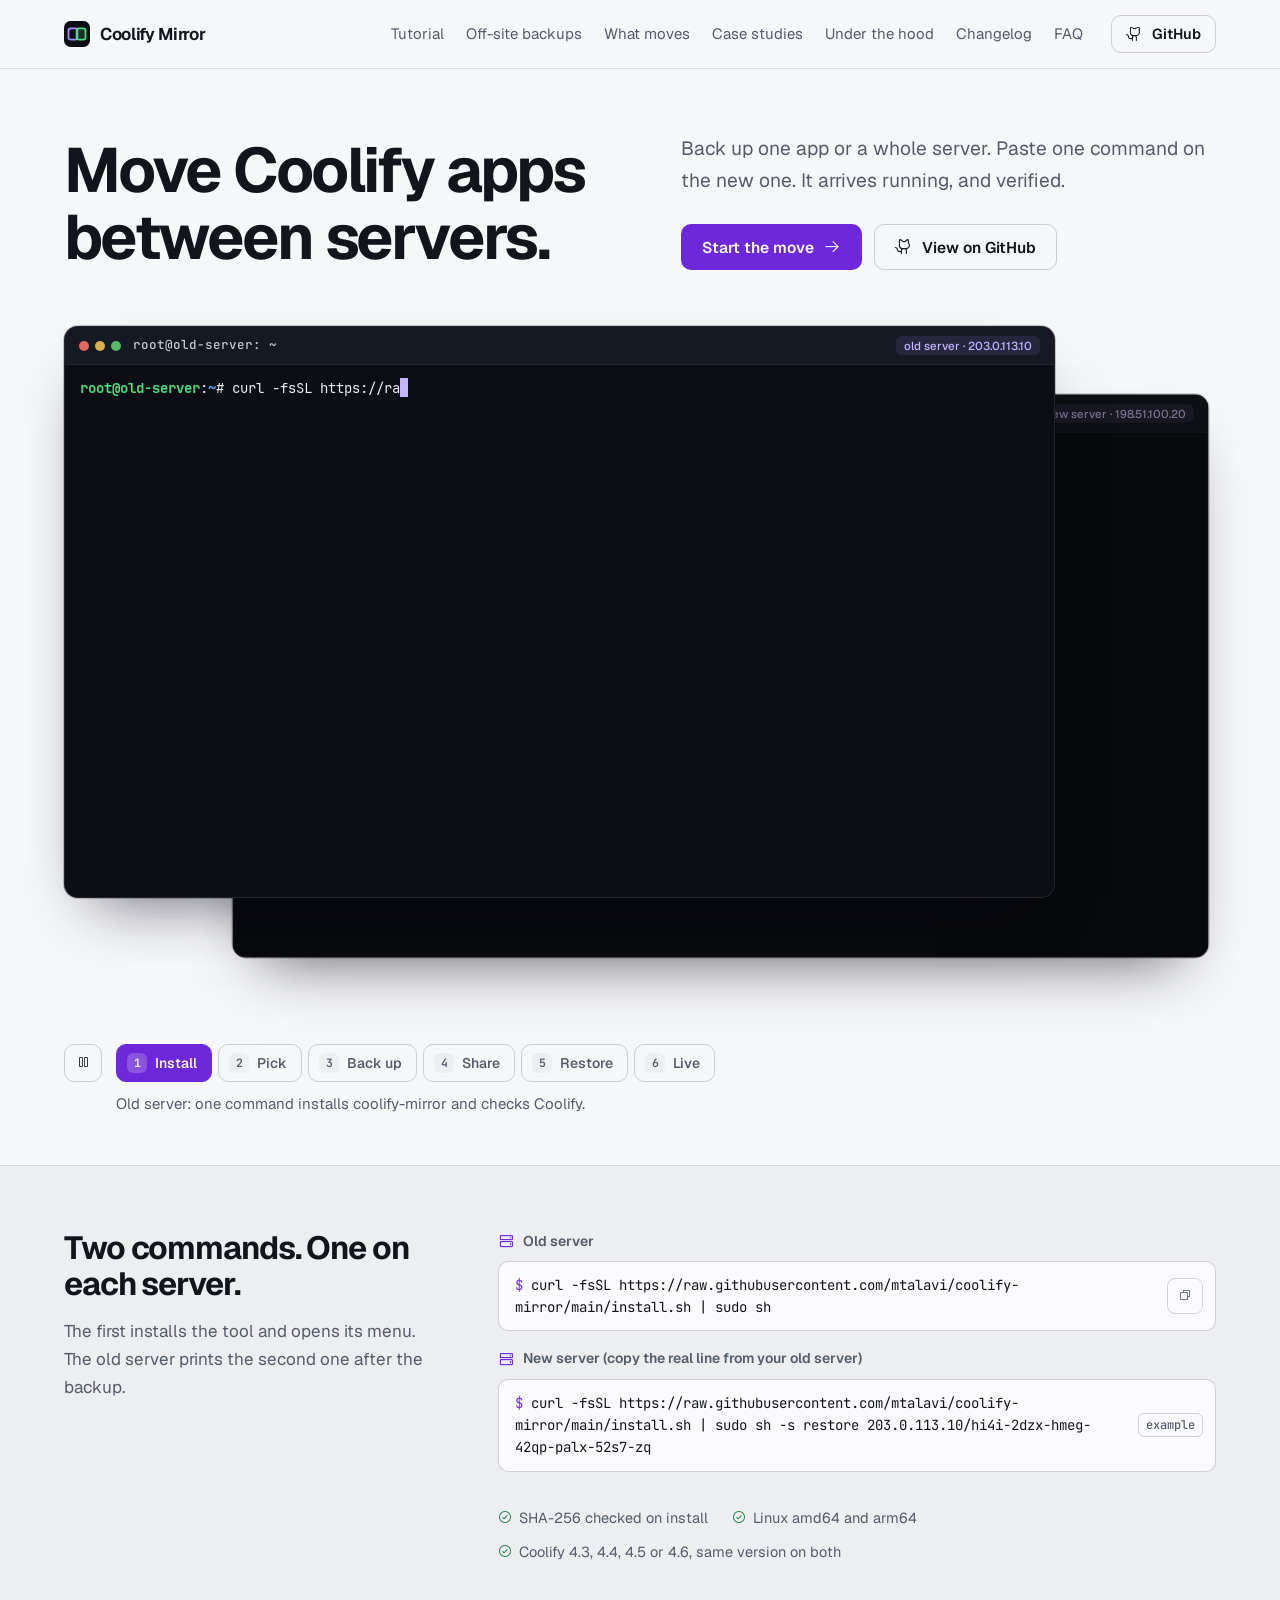
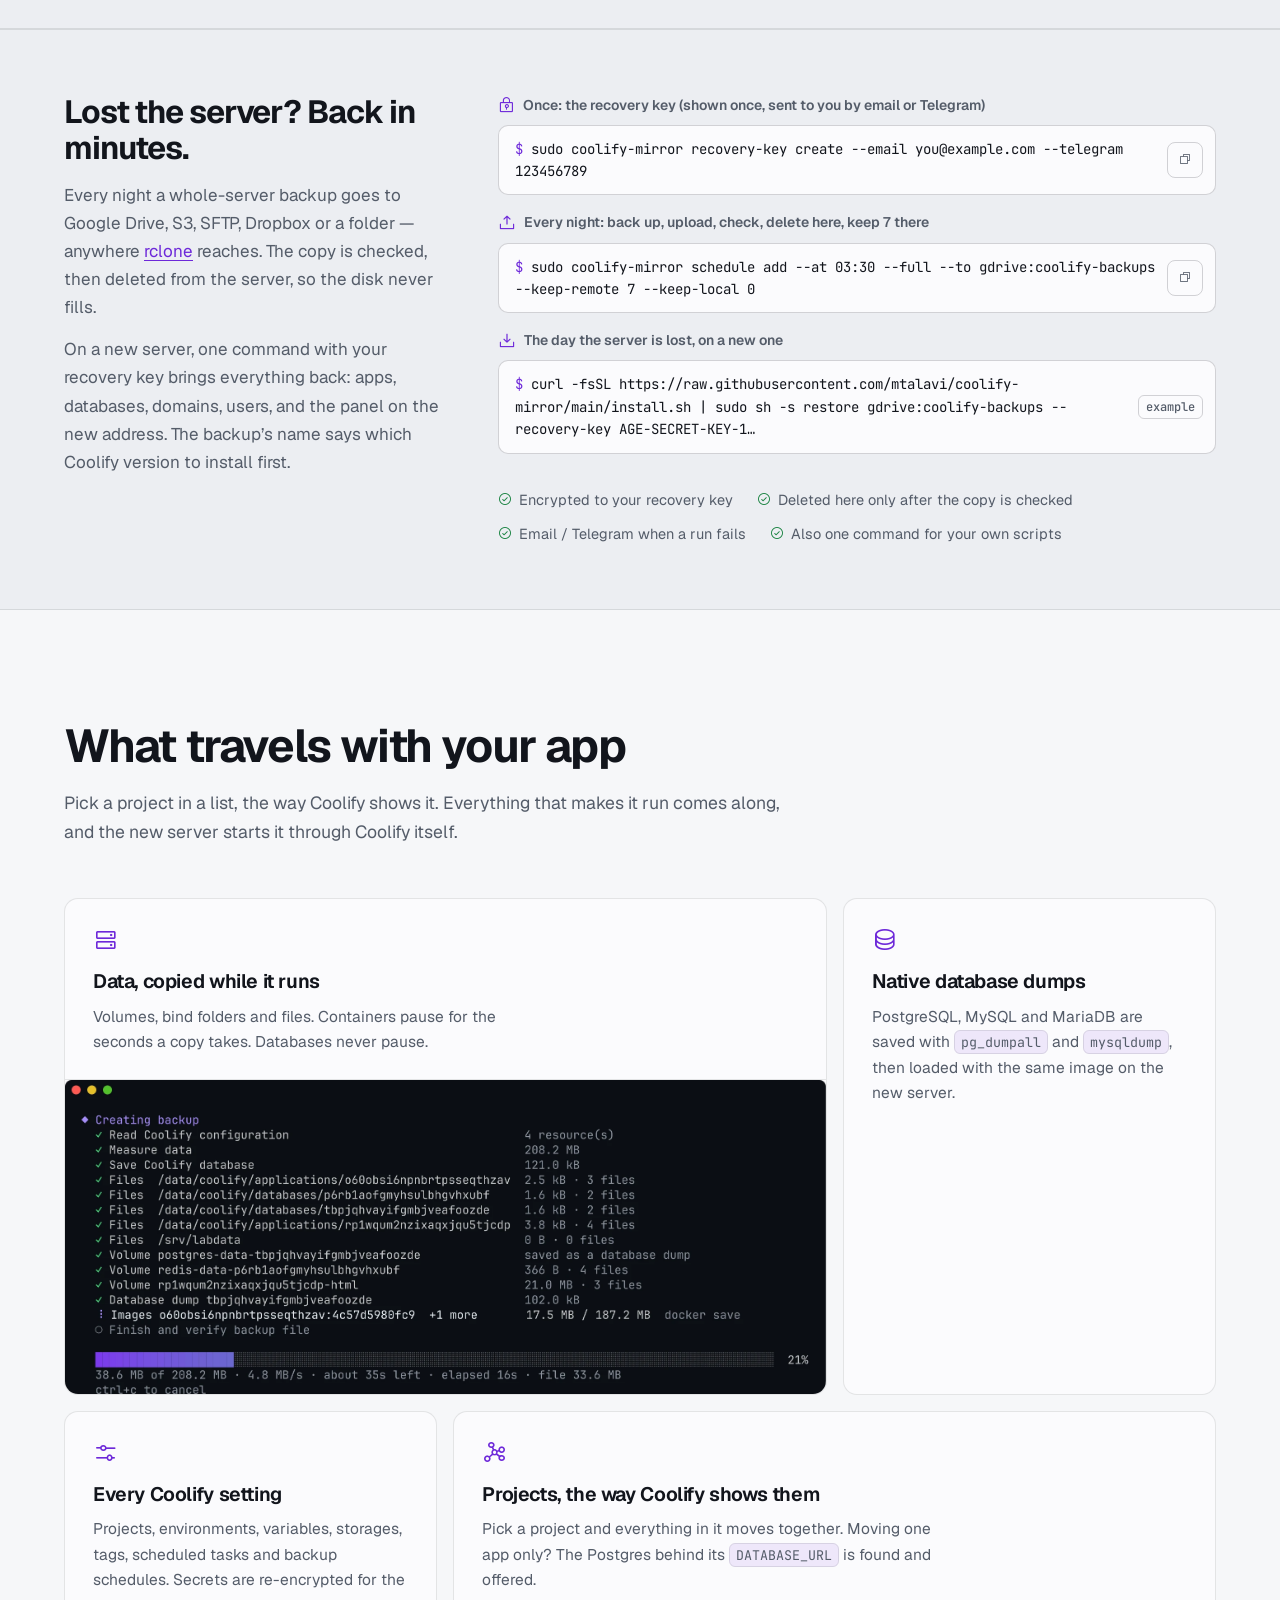
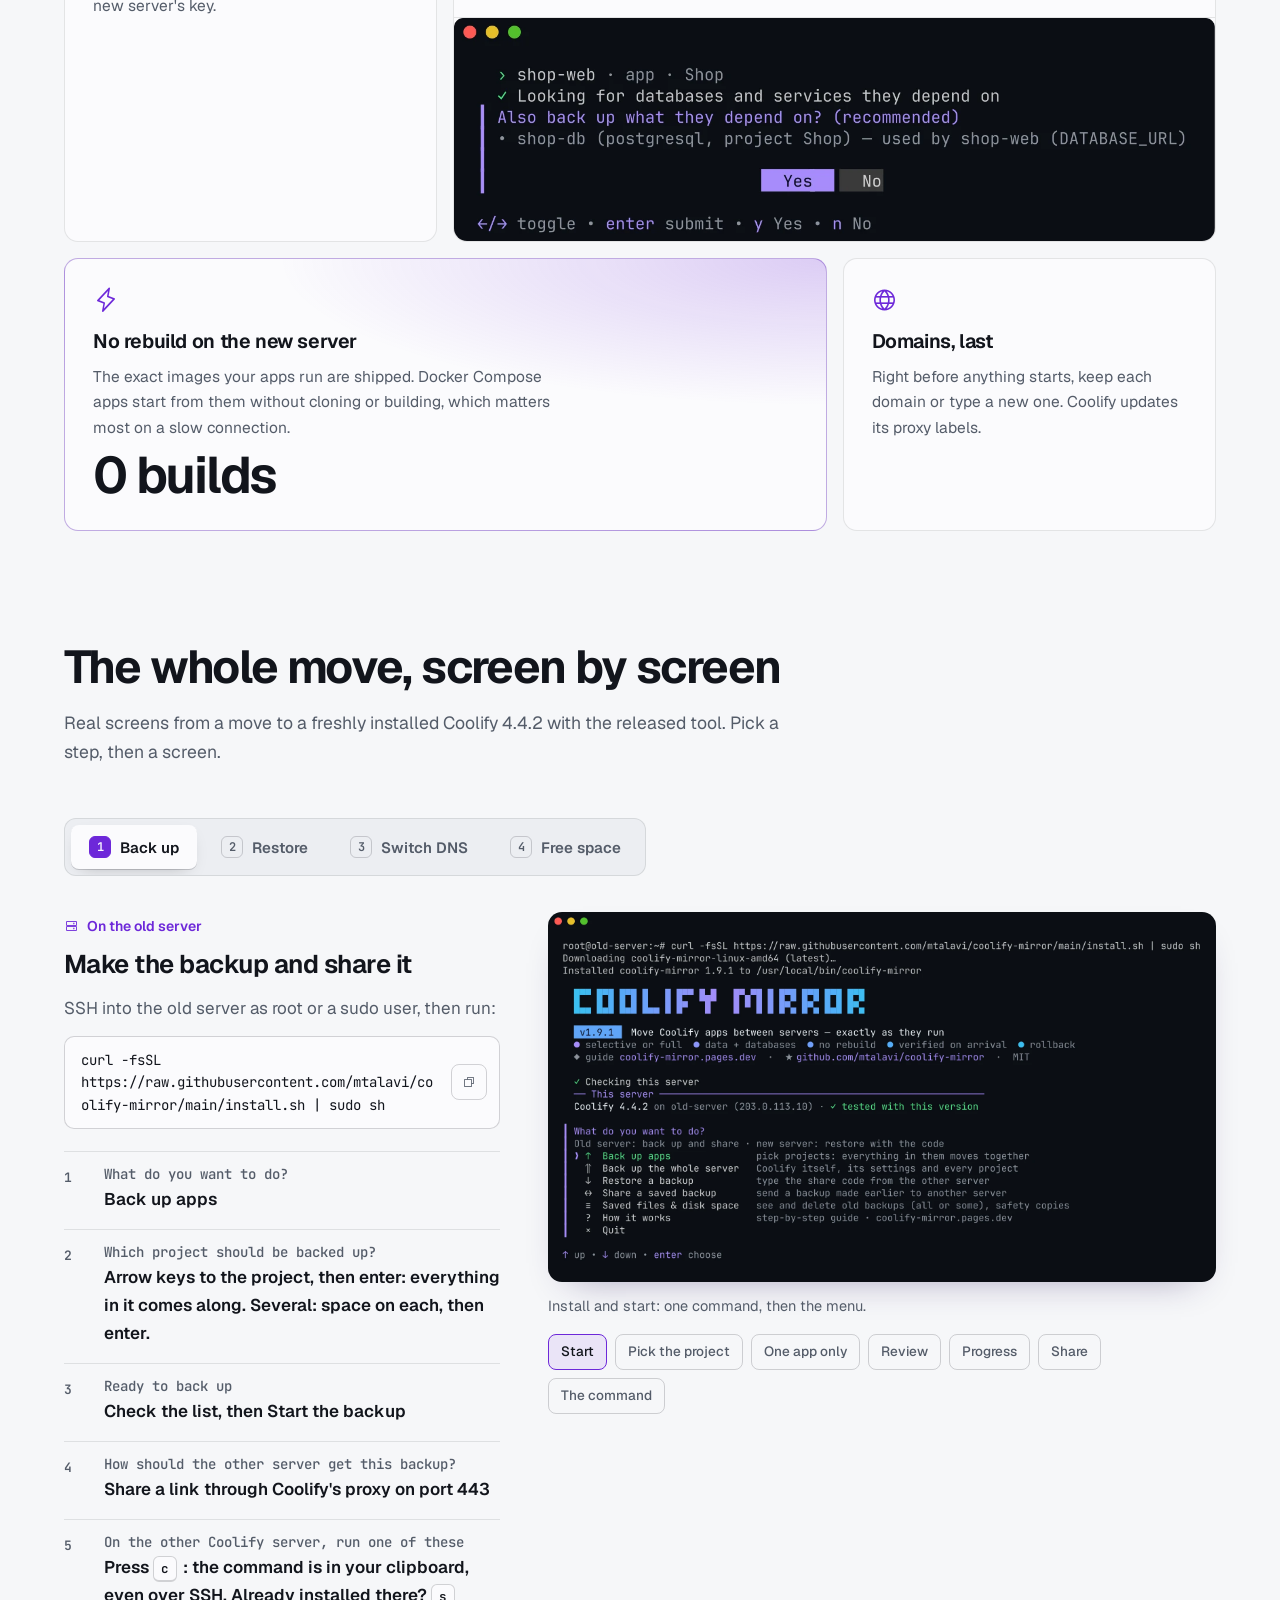
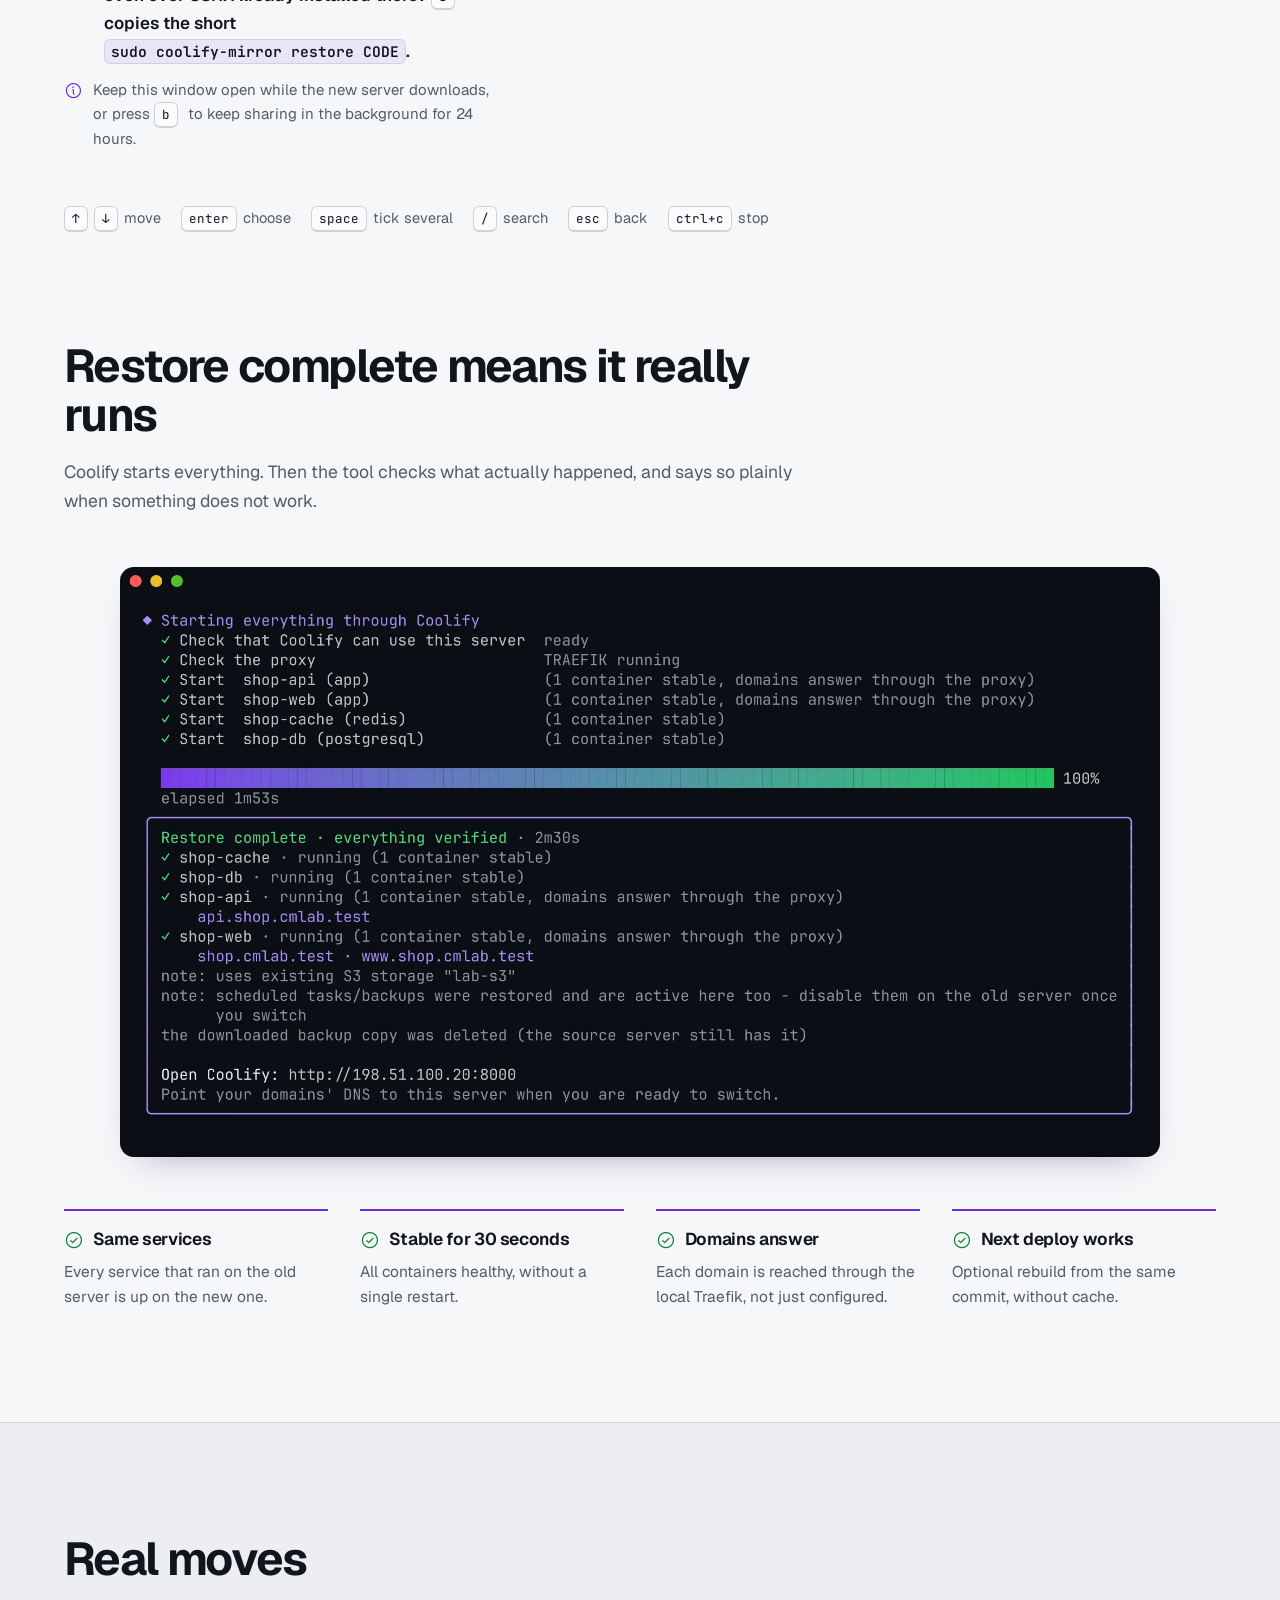
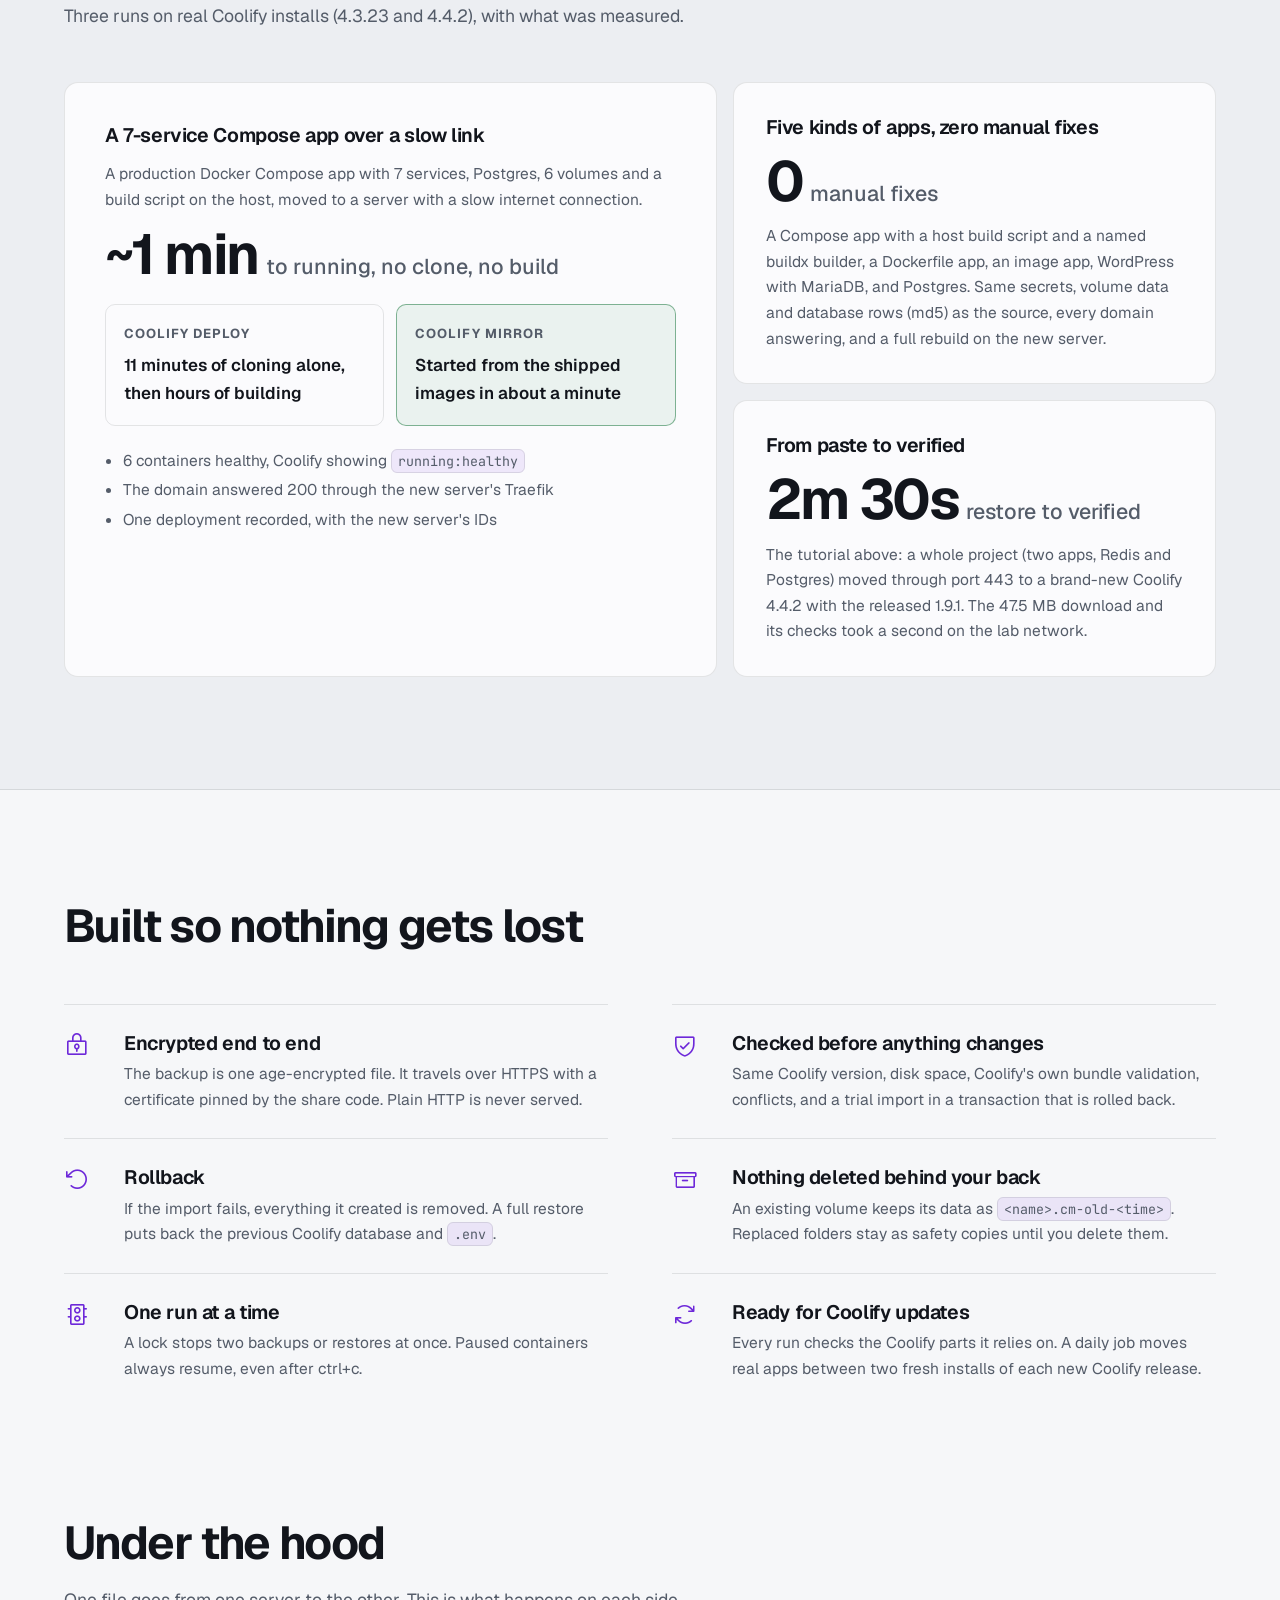
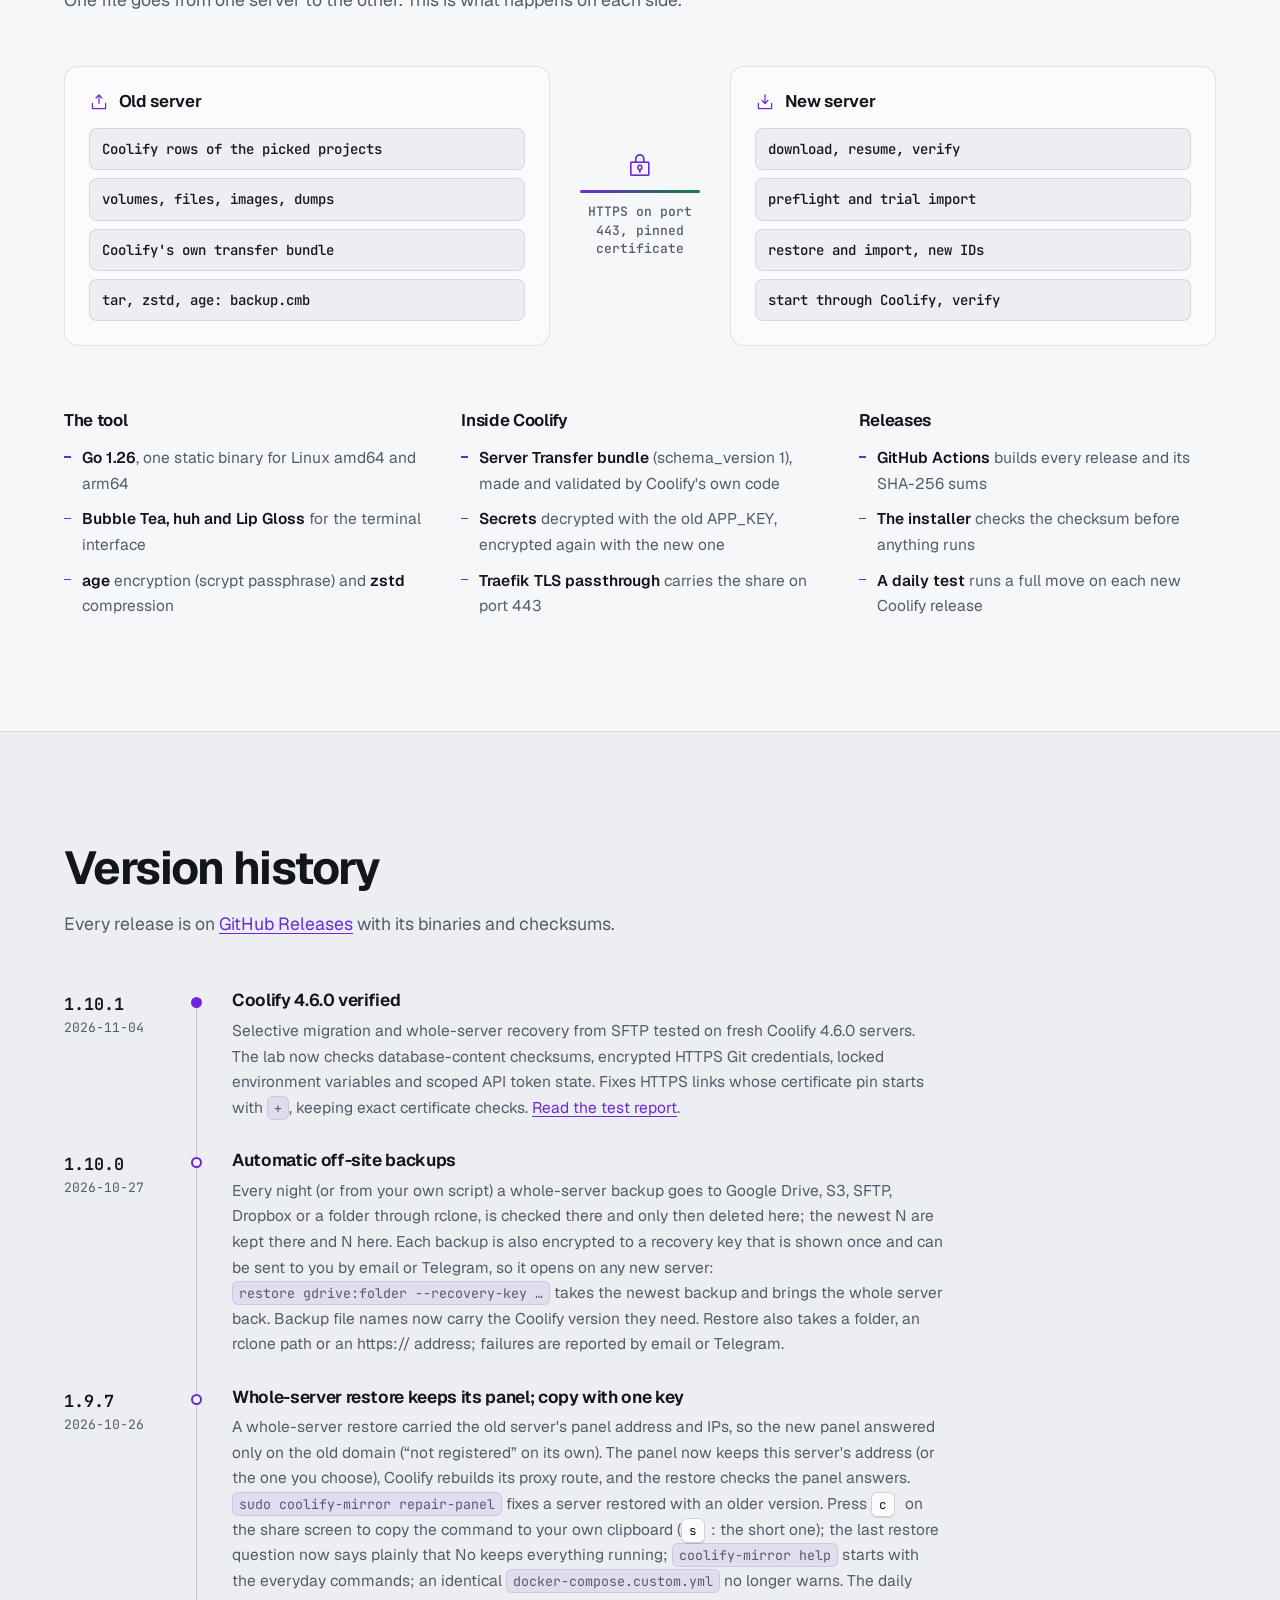
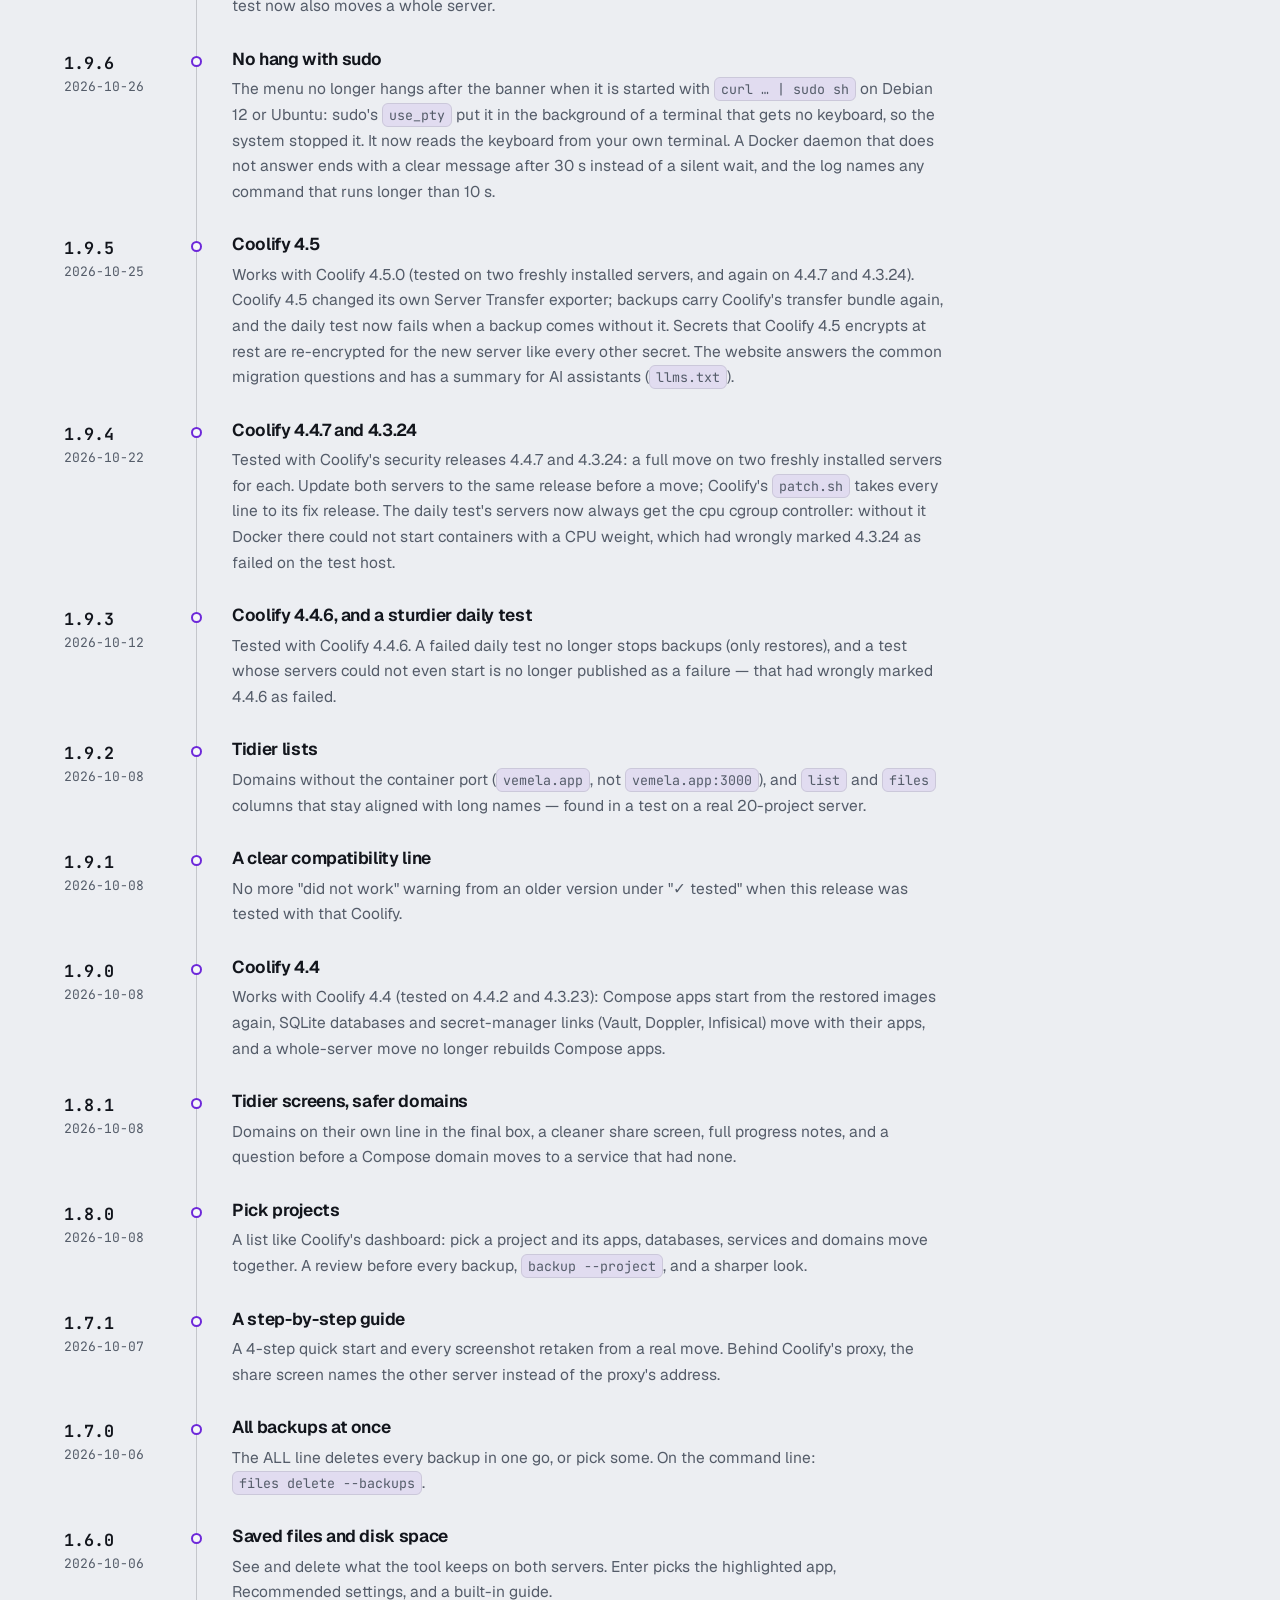
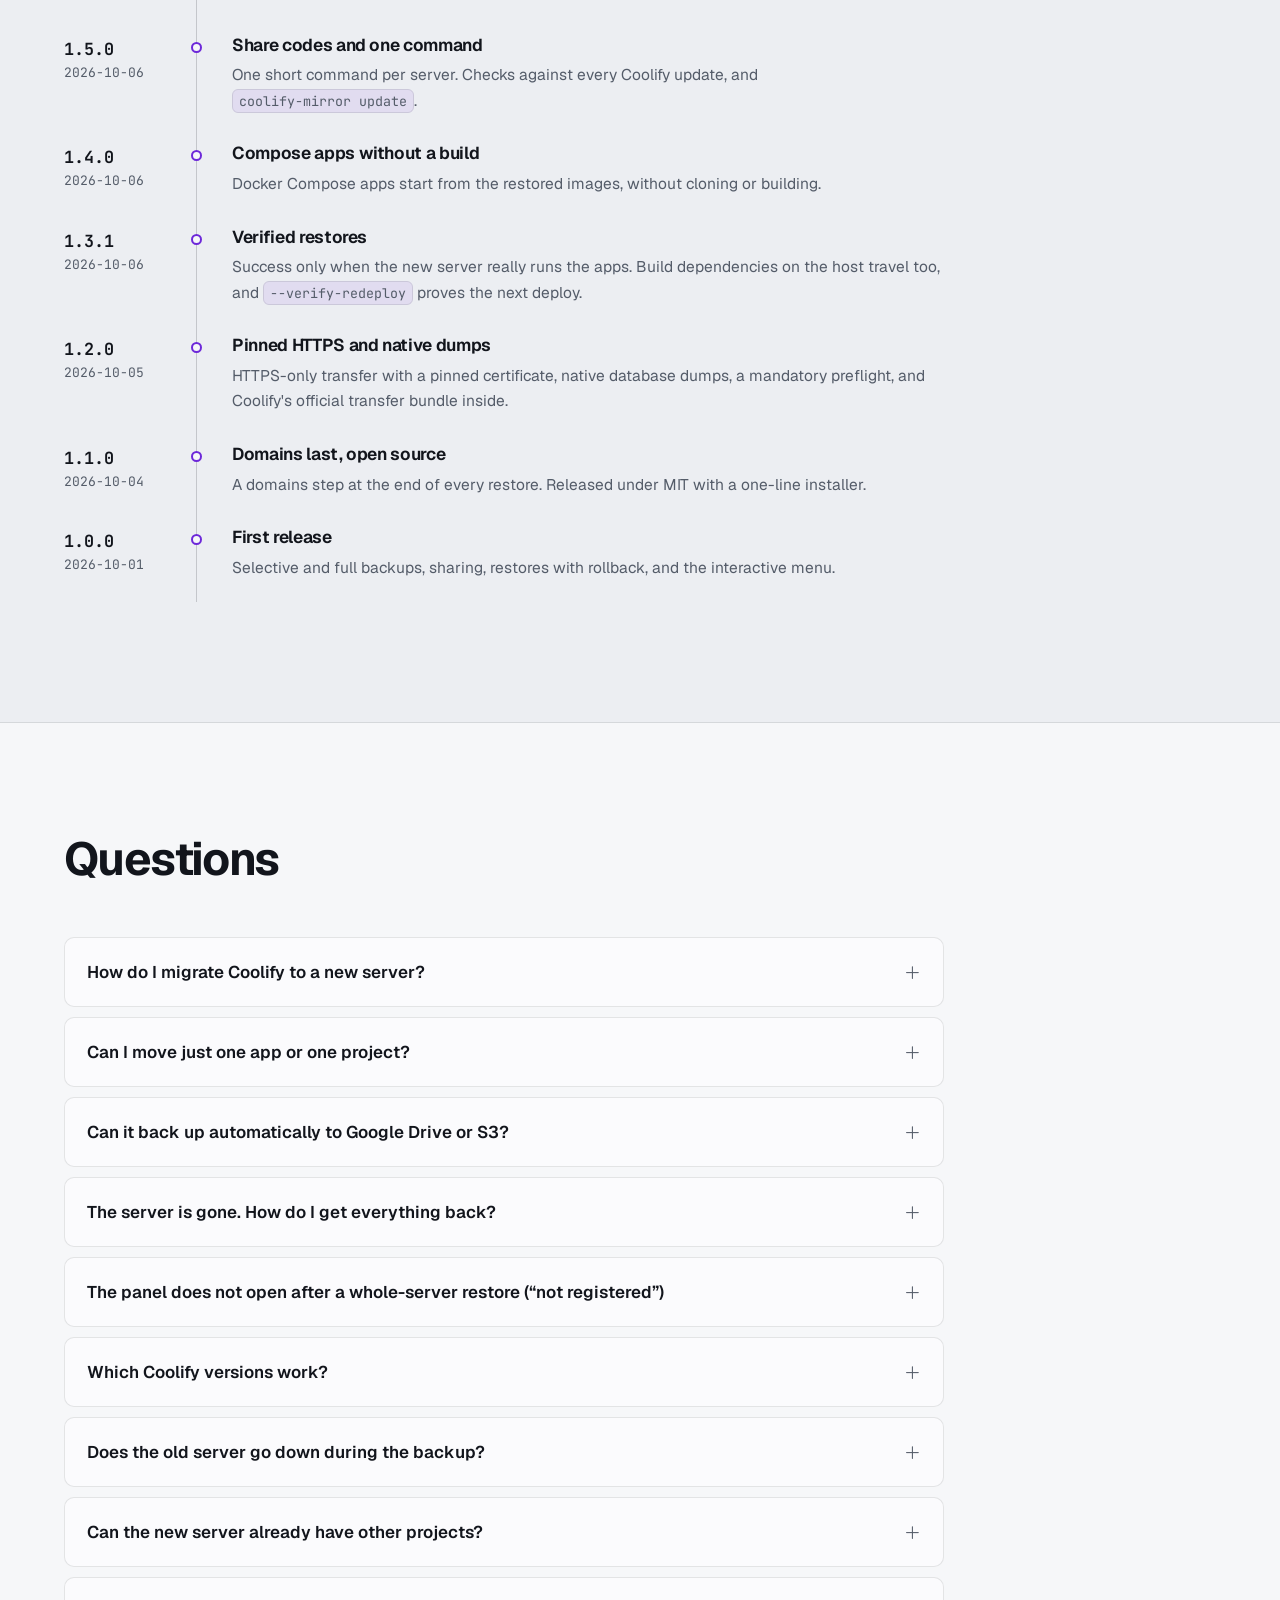
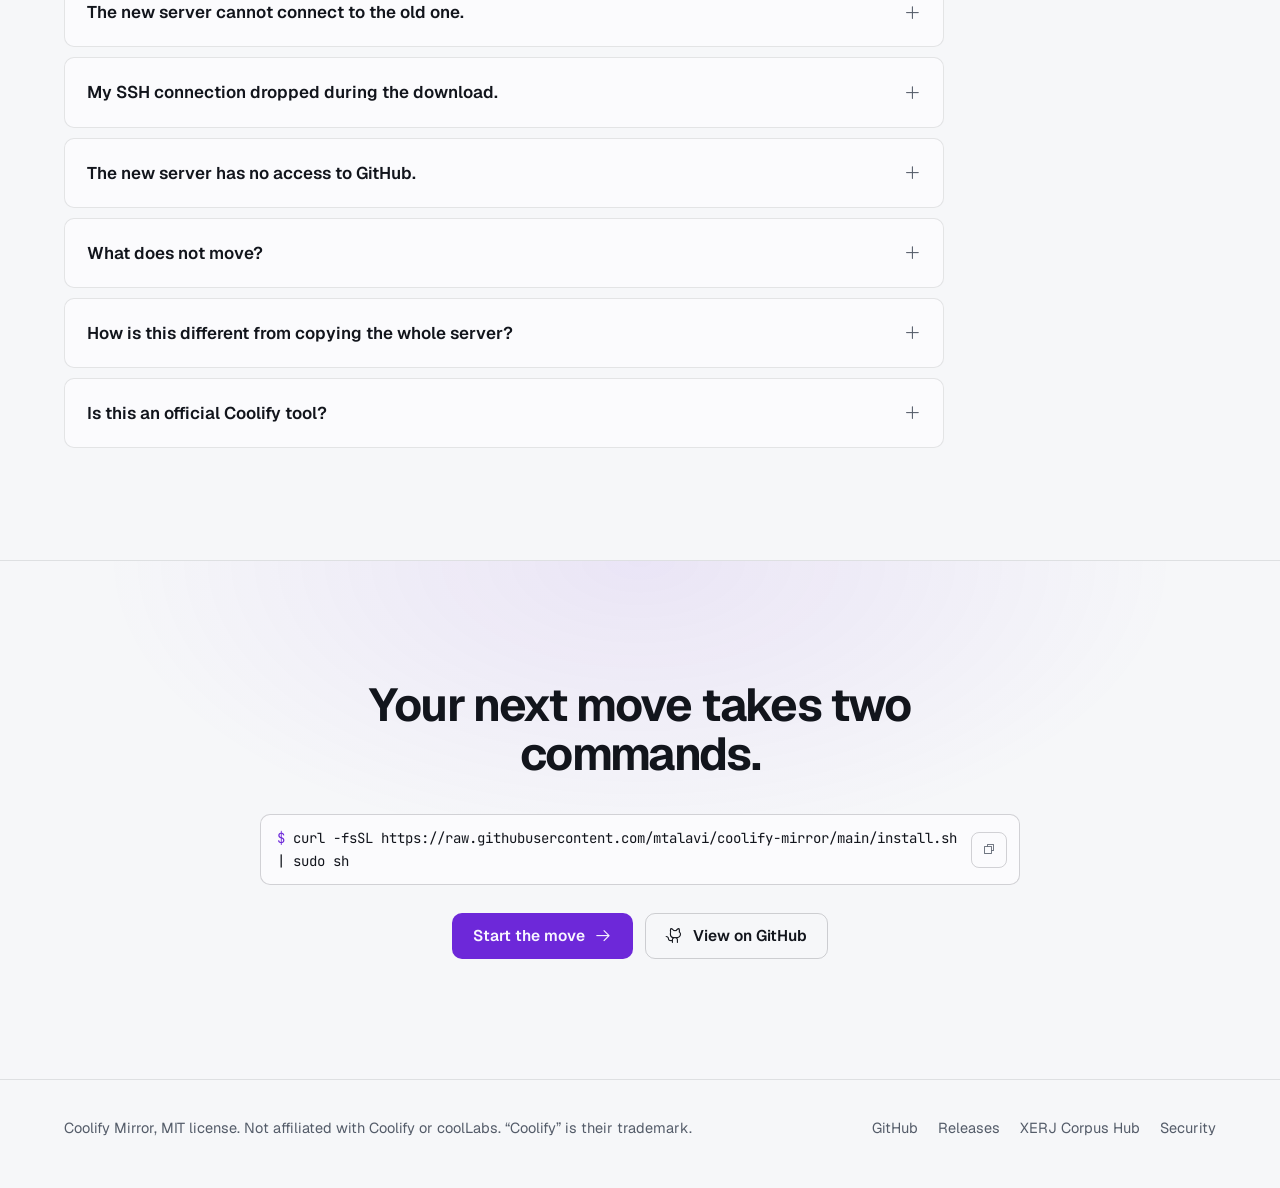
==== site/index.html @ 07b55b72 "Record passing 4.6.0 and 4.5.3 restore evidence" ====
<!doctype html>
<html lang="en" class="no-js">
<head>
<meta charset="utf-8">
<meta name="viewport" content="width=device-width, initial-scale=1">
<title>Coolify Mirror: migrate Coolify apps to a new server</title>
<meta name="description" content="Coolify migration tool: back up one app, a project or a whole Coolify server and restore it on a new server with one command. Databases, volumes, env vars, domains and images arrive running and verified. Automatic off-site backups to Google Drive, S3 or SFTP. Free, open source.">
<meta name="robots" content="index, follow, max-image-preview:large, max-snippet:-1, max-video-preview:-1">
<meta name="author" content="mtalavi">
<meta name="google-site-verification" content="kRphF6oYFOTv1FtH5qiZWhbEOJZ8w8_vcy_gHArjTc4">
<link rel="canonical" href="https://coolify-mirror.pages.dev/">
<link rel="alternate" type="text/markdown" href="https://coolify-mirror.pages.dev/llms.txt" title="Coolify Mirror for AI assistants (llms.txt)">
<meta property="og:type" content="website">
<meta property="og:site_name" content="Coolify Mirror">
<meta property="og:locale" content="en_US">
<meta property="og:title" content="Coolify Mirror: migrate Coolify apps to a new server">
<meta property="og:description" content="Back up on the old server, paste one command on the new one. Apps, databases, volumes and domains arrive running and verified.">
<meta property="og:url" content="https://coolify-mirror.pages.dev/">
<meta property="og:image" content="https://coolify-mirror.pages.dev/assets/img/og.png">
<meta property="og:image:width" content="1200">
<meta property="og:image:height" content="630">
<meta property="og:image:alt" content="Coolify Mirror restoring a shop on a new server: every service running and verified, the site answering">
<meta name="twitter:card" content="summary_large_image">
<meta name="twitter:title" content="Coolify Mirror: migrate Coolify apps to a new server">
<meta name="twitter:description" content="Back up on the old server, paste one command on the new one. Apps, databases, volumes and domains arrive running and verified.">
<meta name="twitter:image" content="https://coolify-mirror.pages.dev/assets/img/og.png">
<meta name="twitter:image:alt" content="Coolify Mirror restoring a shop on a new server: every service running and verified">
<meta name="theme-color" content="#0b0e14" media="(prefers-color-scheme: dark)">
<meta name="theme-color" content="#f6f7f9" media="(prefers-color-scheme: light)">
<link rel="icon" href="assets/mark.svg" type="image/svg+xml">
<link rel="preload" href="assets/fonts/geist-latin-wght-normal.woff2" as="font" type="font/woff2" crossorigin>
<link rel="stylesheet" href="assets/site.css">
<link rel="stylesheet" href="assets/icons/phosphor.min.css">
<script defer src="assets/site.js"></script>
<script defer src="assets/demo-frames.js"></script>
<script defer src="assets/demo.js"></script>
<script type="application/ld+json">
{
 "@context": "https://schema.org",
 "@graph": [
  {
   "@type": "WebSite",
   "@id": "https://coolify-mirror.pages.dev/#website",
   "url": "https://coolify-mirror.pages.dev/",
   "name": "Coolify Mirror",
   "description": "Coolify migration tool: back up one app, a project or a whole Coolify server and restore it on a new server with one command. Databases, volumes, env vars, domains and images arrive running and verified. Automatic off-site backups to Google Drive, S3 or SFTP. Free, open source.",
   "inLanguage": "en"
  },
  {
   "@type": "SoftwareApplication",
   "@id": "https://coolify-mirror.pages.dev/#app",
   "name": "Coolify Mirror",
   "alternateName": [
    "coolify-mirror",
    "Coolify migration tool"
   ],
   "description": "Coolify migration tool: back up one app, a project or a whole Coolify server and restore it on a new server with one command. Databases, volumes, env vars, domains and images arrive running and verified. Automatic off-site backups to Google Drive, S3 or SFTP. Free, open source.",
   "url": "https://coolify-mirror.pages.dev/",
   "inLanguage": "en",
   "applicationCategory": "DeveloperApplication",
   "applicationSubCategory": "Server migration, backup and restore",
   "operatingSystem": "Linux (amd64, arm64)",
   "softwareVersion": "1.10.1",
   "softwareRequirements": "Coolify v4.3, v4.4, v4.5 or v4.6 (same version on both servers), Linux amd64 or arm64, SSH as root or a sudo user",
   "featureList": [
    "Back up one app, several projects or a whole Coolify server",
    "Automatic off-site backups to Google Drive, S3, SFTP or a folder (rclone), restored on a new server with one recovery key",
    "Restore with one pasted command (share code), copied with one key",
    "Encrypted backup (age) over HTTPS with a pinned certificate on port 443",
    "Native PostgreSQL, MySQL and MariaDB dumps; Redis, SQLite, volumes and host files",
    "Env vars, secrets, domains, images, proxy settings and secret-manager links",
    "Preflight checks and rollback; SUCCESS only when every resource runs and answers",
    "Coolify v4.3, v4.4, v4.5 and v4.6, tested daily against new Coolify releases"
   ],
   "datePublished": "2026-10-01",
   "dateModified": "2026-10-27",
   "license": "https://opensource.org/licenses/MIT",
   "isAccessibleForFree": true,
   "offers": {
    "@type": "Offer",
    "price": "0",
    "priceCurrency": "USD"
   },
   "downloadUrl": "https://github.com/mtalavi/coolify-mirror/releases/latest",
   "installUrl": "https://github.com/mtalavi/coolify-mirror#-install",
   "releaseNotes": "https://github.com/mtalavi/coolify-mirror/releases",
   "screenshot": "https://coolify-mirror.pages.dev/assets/img/og.png",
   "author": {
    "@type": "Person",
    "name": "mtalavi",
    "url": "https://github.com/mtalavi"
   },
   "sameAs": [
    "https://github.com/mtalavi/coolify-mirror"
   ]
  },
  {
   "@type": "SoftwareSourceCode",
   "@id": "https://coolify-mirror.pages.dev/#code",
   "name": "coolify-mirror",
   "codeRepository": "https://github.com/mtalavi/coolify-mirror",
   "programmingLanguage": "Go",
   "license": "https://opensource.org/licenses/MIT",
   "targetProduct": {
    "@id": "https://coolify-mirror.pages.dev/#app"
   }
  },
  {
   "@type": "HowTo",
   "@id": "https://coolify-mirror.pages.dev/#howto",
   "name": "How to migrate Coolify apps to a new server",
   "inLanguage": "en",
   "tool": [
    {
     "@type": "HowToTool",
     "name": "Coolify Mirror"
    }
   ],
   "step": [
    {
     "@type": "HowToStep",
     "position": 1,
     "name": "Install the same Coolify version on the new server",
     "text": "Coolify v4.3, v4.4, v4.5 or v4.6; both servers must run exactly the same version."
    },
    {
     "@type": "HowToStep",
     "position": 2,
     "name": "Back up on the old server",
     "text": "Run curl -fsSL https://raw.githubusercontent.com/mtalavi/coolify-mirror/main/install.sh | sudo sh , choose Back up apps, pick the projects (or the whole server) and start the backup."
    },
    {
     "@type": "HowToStep",
     "position": 3,
     "name": "Share the backup",
     "text": "Choose to share through Coolify's proxy on port 443. The old server prints one command with a share code."
    },
    {
     "@type": "HowToStep",
     "position": 4,
     "name": "Restore on the new server",
     "text": "Paste that command on the new server. It downloads, verifies and restores everything, starts it through Coolify and checks every domain."
    },
    {
     "@type": "HowToStep",
     "position": 5,
     "name": "Switch over",
     "text": "Point DNS to the new server, move webhooks and scheduled tasks, then free the disk space on both servers."
    }
   ]
  },
  {
   "@type": "FAQPage",
   "@id": "https://coolify-mirror.pages.dev/#faq",
   "inLanguage": "en",
   "mainEntity": [
    {
     "@type": "Question",
     "name": "How do I migrate Coolify to a new server?",
     "acceptedAnswer": {
      "@type": "Answer",
      "text": "Install Coolify on the new server, the same version as the old one. On the old server run the one-line installer, pick the projects (or the whole server), back them up and share the backup: it prints one command. Paste that command on the new server. It downloads and verifies the backup, restores apps, databases, volumes, env vars and domains, starts them through Coolify and checks that every domain answers. Then point your DNS to the new server."
     }
    },
    {
     "@type": "Question",
     "name": "Can I move just one app or one project?",
     "acceptedAnswer": {
      "@type": "Answer",
      "text": "Yes. Pick one project, several, or a single app; the databases and services they use come along. They are merged into the new Coolify next to what is already there. A whole-server backup is the other option, for an empty new Coolify."
     }
    },
    {
     "@type": "Question",
     "name": "Can it back up automatically to Google Drive or S3?",
     "acceptedAnswer": {
      "@type": "Answer",
      "text": "Yes. sudo coolify-mirror schedule add --at 03:30 --full --to gdrive:coolify-backups --keep-remote 7 backs up every night, uploads through rclone (Google Drive, S3, SFTP, Dropbox and 70+ more) or to a folder, checks the copy and then deletes it from the server. A failed run is reported by email or Telegram."
     }
    },
    {
     "@type": "Question",
     "name": "The server is gone. How do I get everything back?",
     "acceptedAnswer": {
      "@type": "Answer",
      "text": "On a new server install the Coolify version written in the backup’s name, set up the same rclone destination, and run curl -fsSL https://raw.githubusercontent.com/mtalavi/coolify-mirror/main/install.sh | sudo sh -s restore gdrive:coolify-backups --recovery-key AGE-SECRET-KEY-1…. It restores the newest backup, starts everything and checks every domain."
     }
    },
    {
     "@type": "Question",
     "name": "The panel does not open after a whole-server restore (“not registered”)",
     "acceptedAnswer": {
      "@type": "Answer",
      "text": "Versions before 1.9.7 restored the old server’s panel address too, so the proxy only knew the old domain. Since 1.9.7 the panel keeps this server’s own address and IPs and the restore checks it answers. A server restored earlier: run sudo coolify-mirror repair-panel (add the panel address, or - for none)."
     }
    },
    {
     "@type": "Question",
     "name": "Which Coolify versions work?",
     "acceptedAnswer": {
      "@type": "Answer",
      "text": "Coolify v4.3, v4.4, v4.5 and v4.6 (tested with 4.3.23, 4.3.24, 4.4.2, 4.4.6, 4.4.7, 4.5.0, 4.5.1, 4.5.3 and 4.6.0), with exactly the same version on both servers. At start the tool says whether this version is tested; every new Coolify release is tested automatically. If the versions differ, it tells you which server to upgrade."
     }
    },
    {
     "@type": "Question",
     "name": "Does the old server go down during the backup?",
     "acceptedAnswer": {
      "@type": "Answer",
      "text": "No. With Recommended settings, containers pause only for the seconds their volume copy takes, and databases are dumped while they run. Nothing is deleted on the old server."
     }
    },
    {
     "@type": "Question",
     "name": "Can the new server already have other projects?",
     "acceptedAnswer": {
      "@type": "Answer",
      "text": "Yes. Backing up apps merges them into the new Coolify and keeps everything that is there. An app that already exists can be restored as a copy or skipped. A whole-server backup only goes onto a fresh, empty Coolify."
     }
    },
    {
     "@type": "Question",
     "name": "The new server cannot connect to the old one.",
     "acceptedAnswer": {
      "@type": "Answer",
      "text": "Port 443 of the old server is blocked. On the old server press q, choose Share a saved backup, the same backup, then Share a link on port 8123. Allow 8123 in your provider's firewall too, and run the new command it shows."
     }
    },
    {
     "@type": "Question",
     "name": "My SSH connection dropped during the download.",
     "acceptedAnswer": {
      "@type": "Answer",
      "text": "Keep the old server sharing and run the same command again: the download continues where it stopped. On big servers, run the tool inside tmux."
     }
    },
    {
     "@type": "Question",
     "name": "The new server has no access to GitHub.",
     "acceptedAnswer": {
      "@type": "Answer",
      "text": "The old server also prints a second command that downloads the tool from the old server itself, over the same pinned connection."
     }
    },
    {
     "@type": "Question",
     "name": "What does not move?",
     "acceptedAnswer": {
      "@type": "Answer",
      "text": "Resources on remote servers, preview deployments and Swarm. Webhooks and DNS keep pointing to the old server until you switch them. Between different CPU architectures, Coolify rebuilds the apps."
     }
    },
    {
     "@type": "Question",
     "name": "How is this different from copying the whole server?",
     "acceptedAnswer": {
      "@type": "Answer",
      "text": "Copying /data/coolify and the Docker volumes over root SSH moves everything at once onto an empty server: database files are copied raw and nothing is checked afterwards. Coolify Mirror can move one project into a Coolify that is already in use, needs no SSH key between the servers (a share code on port 443), dumps databases while they run, checks version, space and conflicts before changing anything, rolls back on failure and reports success only when the apps answer on their domains."
     }
    },
    {
     "@type": "Question",
     "name": "Is this an official Coolify tool?",
     "acceptedAnswer": {
      "@type": "Answer",
      "text": "No. It is an independent open-source project under the MIT license, not affiliated with Coolify or coolLabs."
     }
    }
   ]
  }
 ]
}
</script>
</head>
<body>

<header class="nav">
  <div class="wrap">
    <a class="brand" href="#top" aria-label="Coolify Mirror, home"><img src="assets/mark.svg" alt="" width="26" height="26">Coolify Mirror</a>
    <nav class="nav-links" aria-label="Sections">
      <a href="#tutorial">Tutorial</a>
      <a href="#offsite">Off-site backups</a>
      <a href="#what-moves">What moves</a>
      <a href="#case-studies">Case studies</a>
      <a href="#stack">Under the hood</a>
      <a href="#changelog">Changelog</a>
      <a href="#faq">FAQ</a>
    </nav>
    <div class="nav-side">
      <a class="btn btn-ghost btn-sm" href="https://github.com/mtalavi/coolify-mirror" aria-label="GitHub"><i class="ph ph-github-logo" aria-hidden="true"></i><span class="hide-sm">GitHub</span></a>
      <button class="icon-btn menu-btn" type="button" aria-label="Menu" aria-expanded="false"><i class="ph ph-list" aria-hidden="true"></i></button>
    </div>
  </div>
</header>

<main id="top">

<section class="hero">
  <div class="wrap">
    <div class="hero-head">
      <h1 class="reveal">Move Coolify apps between servers.</h1>
      <div>
        <p class="lead reveal" style="--d:.08s">Back up one app or a whole server. Paste one command on the new one. It arrives running, and verified.</p>
        <div class="hero-cta reveal" style="--d:.16s">
          <a class="btn btn-primary" href="#tutorial">Start the move<i class="ph ph-arrow-right" aria-hidden="true"></i></a>
          <a class="btn btn-ghost" href="https://github.com/mtalavi/coolify-mirror"><i class="ph ph-github-logo" aria-hidden="true"></i>View on GitHub</a>
        </div>
      </div>
    </div>

    <figure class="demo reveal" style="--d:.12s" data-demo aria-labelledby="demo-cap">
      <div class="demo-stage">
        <div class="term term-old is-active" aria-hidden="true">
          <div class="term-bar"><span class="term-dots"><i></i><i></i><i></i></span><span class="term-title">root@old-server: ~</span><span class="term-tag">old server · 203.0.113.10</span></div>
          <div class="term-body"><div class="term-screen"></div></div>
          <span class="term-key"></span>
        </div>
        <div class="term term-new" aria-hidden="true">
          <div class="term-bar"><span class="term-dots"><i></i><i></i><i></i></span><span class="term-title">root@new-server: ~</span><span class="term-tag">new server · 198.51.100.20</span></div>
          <div class="term-body"><div class="term-screen"></div></div>
          <span class="term-key"></span>
        </div>
        <div class="demo-browser" aria-hidden="true">
          <div class="br-bar"><span class="term-dots"><i></i><i></i><i></i></span><span class="br-url"><i class="ph ph-globe-simple"></i>shop.cmlab.test</span></div>
          <div class="br-page">
            <div class="br-nav"><b>Shop</b><span>New</span><span>Bags</span><span>Shoes</span><span class="br-cart">Cart · 2</span></div>
            <div class="br-hero"><b>Autumn edit</b><span>Same store, new server.</span></div>
            <div class="br-grid"><div><i style="--h:258"></i><b>Canvas tote</b><span>€38</span></div><div><i style="--h:150"></i><b>Trail runner</b><span>€112</span></div><div><i style="--h:28"></i><b>Wool cap</b><span>€24</span></div></div>
          </div>
          <div class="br-status"><i class="ph ph-check-circle"></i>200 · served by new-server, data intact</div>
        </div>
        <img class="shot demo-fallback" src="assets/img/01-menu.webp" width="1964" height="1084" alt="Terminal: coolify-mirror installed with one command, showing its main menu on the old server" decoding="async">
      </div>
      <figcaption class="demo-bar">
        <button class="icon-btn demo-play" type="button" aria-label="Pause the demo" data-pause="Pause the demo" data-play="Play the demo"><i class="ph ph-pause" aria-hidden="true"></i><i class="ph ph-play" aria-hidden="true"></i></button>
        <ol class="demo-steps">
          <li><button type="button" data-step data-caption="Old server: one command installs coolify-mirror and checks Coolify.">Install</button></li>
          <li><button type="button" data-step data-caption="Pick a project. Its apps, databases and domains move together.">Pick</button></li>
          <li><button type="button" data-step data-caption="Back up: settings, volumes, a database dump and the app images.">Back up</button></li>
          <li><button type="button" data-step data-caption="Share it through Coolify's own proxy on port 443. You get one command.">Share</button></li>
          <li><button type="button" data-step data-caption="New server: paste the command. It downloads, verifies, restores and starts everything.">Restore</button></li>
          <li><button type="button" data-step data-caption="The site answers from the new server, running and verified.">Live</button></li>
        </ol>
        <p class="demo-cap" id="demo-cap">A real move, replayed: back up a project on one server and restore it on another.</p>
      </figcaption>
    </figure>
  </div>
</section>

<section class="band" id="install" aria-labelledby="install-h">
  <div class="wrap band-grid">
    <div>
      <h2 id="install-h">Two commands. One on each server.</h2>
      <p>The first installs the tool and opens its menu. The old server prints the second one after the backup.</p>
    </div>
    <div class="cmds">
      <div>
        <div class="cmd-label"><i class="ph ph-hard-drives" aria-hidden="true"></i>Old server</div>
        <div class="cmd">
          <code><span class="p">$ </span>curl -fsSL https://raw.githubusercontent.com/mtalavi/coolify-mirror/main/install.sh | sudo sh</code>
          <button class="copy" type="button" aria-label="Copy" data-label="Copy" data-copied="Copied" data-copy="curl -fsSL https://raw.githubusercontent.com/mtalavi/coolify-mirror/main/install.sh | sudo sh"><i class="ph ph-copy" aria-hidden="true"></i></button>
        </div>
      </div>
      <div>
        <div class="cmd-label"><i class="ph ph-hard-drives" aria-hidden="true"></i>New server (copy the real line from your old server)</div>
        <div class="cmd">
          <code><span class="p">$ </span>curl -fsSL https://raw.githubusercontent.com/mtalavi/coolify-mirror/main/install.sh | sudo sh -s restore 203.0.113.10/hi4i-2dzx-hmeg-42qp-palx-52s7-zq</code>
          <span class="tag">example</span>
        </div>
      </div>
      <div class="facts">
        <span><i class="ph ph-check-circle" aria-hidden="true"></i>SHA-256 checked on install</span>
        <span><i class="ph ph-check-circle" aria-hidden="true"></i>Linux amd64 and arm64</span>
        <span><i class="ph ph-check-circle" aria-hidden="true"></i>Coolify 4.3, 4.4, 4.5 or 4.6, same version on both</span>
      </div>
    </div>
  </div>
</section>

<section class="band" id="offsite" aria-labelledby="offsite-h">
  <div class="wrap band-grid">
    <div>
      <h2 id="offsite-h">Lost the server? Back in minutes.</h2>
      <p>Every night a whole-server backup goes to Google Drive, S3, SFTP, Dropbox or a folder &mdash; anywhere <a href="https://rclone.org">rclone</a> reaches. The copy is checked, then deleted from the server, so the disk never fills.</p>
      <p>On a new server, one command with your recovery key brings everything back: apps, databases, domains, users, and the panel on the new address. The backup&rsquo;s name says which Coolify version to install first.</p>
    </div>
    <div class="cmds">
      <div>
        <div class="cmd-label"><i class="ph ph-lock-key" aria-hidden="true"></i>Once: the recovery key (shown once, sent to you by email or Telegram)</div>
        <div class="cmd">
          <code><span class="p">$ </span>sudo coolify-mirror recovery-key create --email you@example.com --telegram 123456789</code>
          <button class="copy" type="button" aria-label="Copy" data-label="Copy" data-copied="Copied" data-copy="sudo coolify-mirror recovery-key create --email you@example.com --telegram 123456789"><i class="ph ph-copy" aria-hidden="true"></i></button>
        </div>
      </div>
      <div>
        <div class="cmd-label"><i class="ph ph-upload-simple" aria-hidden="true"></i>Every night: back up, upload, check, delete here, keep 7 there</div>
        <div class="cmd">
          <code><span class="p">$ </span>sudo coolify-mirror schedule add --at 03:30 --full --to gdrive:coolify-backups --keep-remote 7 --keep-local 0</code>
          <button class="copy" type="button" aria-label="Copy" data-label="Copy" data-copied="Copied" data-copy="sudo coolify-mirror schedule add --at 03:30 --full --to gdrive:coolify-backups --keep-remote 7 --keep-local 0"><i class="ph ph-copy" aria-hidden="true"></i></button>
        </div>
      </div>
      <div>
        <div class="cmd-label"><i class="ph ph-download-simple" aria-hidden="true"></i>The day the server is lost, on a new one</div>
        <div class="cmd">
          <code><span class="p">$ </span>curl -fsSL https://raw.githubusercontent.com/mtalavi/coolify-mirror/main/install.sh | sudo sh -s restore gdrive:coolify-backups --recovery-key AGE-SECRET-KEY-1…</code>
          <span class="tag">example</span>
        </div>
      </div>
      <div class="facts">
        <span><i class="ph ph-check-circle" aria-hidden="true"></i>Encrypted to your recovery key</span>
        <span><i class="ph ph-check-circle" aria-hidden="true"></i>Deleted here only after the copy is checked</span>
        <span><i class="ph ph-check-circle" aria-hidden="true"></i>Email / Telegram when a run fails</span>
        <span><i class="ph ph-check-circle" aria-hidden="true"></i>Also one command for your own scripts</span>
      </div>
    </div>
  </div>
</section>

<section class="section" id="what-moves" aria-labelledby="moves-h">
  <div class="wrap">
    <div class="section-head reveal">
      <h2 id="moves-h">What travels with your app</h2>
      <p>Pick a project in a list, the way Coolify shows it. Everything that makes it run comes along, and the new server starts it through Coolify itself.</p>
    </div>
    <div class="bento">
      <article class="cell span2 media">
        <i class="ph ph-hard-drives ph-icon" aria-hidden="true"></i>
        <h3>Data, copied while it runs</h3>
        <p>Volumes, bind folders and files. Containers pause for the seconds a copy takes. Databases never pause.</p>
        <figure><img src="assets/img/05-progress.webp" width="1847" height="830" alt="Backup progress: files, volumes, a database dump and an image, with size, speed and time left" loading="lazy" decoding="async"></figure>
      </article>
      <article class="cell">
        <i class="ph ph-database ph-icon" aria-hidden="true"></i>
        <h3>Native database dumps</h3>
        <p>PostgreSQL, MySQL and MariaDB are saved with <code>pg_dumpall</code> and <code>mysqldump</code>, then loaded with the same image on the new server.</p>
      </article>
      <article class="cell">
        <i class="ph ph-sliders-horizontal ph-icon" aria-hidden="true"></i>
        <h3>Every Coolify setting</h3>
        <p>Projects, environments, variables, storages, tags, scheduled tasks and backup schedules. Secrets are re-encrypted for the new server's key.</p>
      </article>
      <article class="cell span2 media">
        <i class="ph ph-graph ph-icon" aria-hidden="true"></i>
        <h3>Projects, the way Coolify shows them</h3>
        <p>Pick a project and everything in it moves together. Moving one app only? The Postgres behind its <code>DATABASE_URL</code> is found and offered.</p>
        <figure><img src="assets/img/03-deps.webp" width="1297" height="429" alt="Question: also back up what they depend on, listing shop-db used by shop-web through DATABASE_URL" loading="lazy" decoding="async"></figure>
      </article>
      <article class="cell span2 tint">
        <i class="ph ph-lightning ph-icon" aria-hidden="true"></i>
        <h3>No rebuild on the new server</h3>
        <p>The exact images your apps run are shipped. Docker Compose apps start from them without cloning or building, which matters most on a slow connection.</p>
        <div class="big">0 builds</div>
      </article>
      <article class="cell">
        <i class="ph ph-globe ph-icon" aria-hidden="true"></i>
        <h3>Domains, last</h3>
        <p>Right before anything starts, keep each domain or type a new one. Coolify updates its proxy labels.</p>
      </article>
    </div>
  </div>
</section>

<section class="section" id="tutorial" aria-labelledby="tut-h" style="padding-top:0">
  <div class="wrap">
    <div class="section-head reveal">
      <h2 id="tut-h">The whole move, screen by screen</h2>
      <p>Real screens from a move to a freshly installed Coolify 4.4.2 with the released tool. Pick a step, then a screen.</p>
    </div>

    <div class="tabs" role="tablist" aria-label="Steps of a move">
      <button class="tab" role="tab" id="step-backup" aria-controls="panel-backup" aria-selected="true"><span class="n">1</span>Back up</button>
      <button class="tab" role="tab" id="step-restore" aria-controls="panel-restore" aria-selected="false" tabindex="-1"><span class="n">2</span>Restore</button>
      <button class="tab" role="tab" id="step-switch" aria-controls="panel-switch" aria-selected="false" tabindex="-1"><span class="n">3</span>Switch DNS</button>
      <button class="tab" role="tab" id="step-clean" aria-controls="panel-clean" aria-selected="false" tabindex="-1"><span class="n">4</span>Free space</button>
    </div>

    <div class="panel" role="tabpanel" id="panel-backup" aria-labelledby="step-backup">
      <div>
        <div class="where"><i class="ph ph-hard-drives" aria-hidden="true"></i>On the old server</div>
        <h3>Make the backup and share it</h3>
        <p>SSH into the old server as root or a sudo user, then run:</p>
        <div class="cmd">
          <code>curl -fsSL https://raw.githubusercontent.com/mtalavi/coolify-mirror/main/install.sh | sudo sh</code>
          <button class="copy" type="button" aria-label="Copy" data-label="Copy" data-copied="Copied" data-copy="curl -fsSL https://raw.githubusercontent.com/mtalavi/coolify-mirror/main/install.sh | sudo sh"><i class="ph ph-copy" aria-hidden="true"></i></button>
        </div>
        <ol class="screens">
          <li><div><span class="q">What do you want to do?</span><span class="a">Back up apps</span></div></li>
          <li><div><span class="q">Which project should be backed up?</span><span class="a">Arrow keys to the project, then enter: everything in it comes along. Several: space on each, then enter.</span></div></li>
          <li><div><span class="q">Ready to back up</span><span class="a">Check the list, then Start the backup</span></div></li>
          <li><div><span class="q">How should the other server get this backup?</span><span class="a">Share a link through Coolify's proxy on port 443</span></div></li>
          <li><div><span class="q">On the other Coolify server, run one of these</span><span class="a">Press <kbd>c</kbd>: the command is in your clipboard, even over SSH. Already installed there? <kbd>s</kbd> copies the short <code>sudo coolify-mirror restore CODE</code>.</span></div></li>
        </ol>
        <p class="note"><i class="ph ph-info" aria-hidden="true"></i><span>Keep this window open while the new server downloads, or press <kbd>b</kbd> to keep sharing in the background for 24 hours.</span></p>
      </div>
      <div class="gallery">
        <figure>
          <img class="shot main" src="assets/img/01-menu.webp" width="1964" height="1084" alt="Install and main menu" loading="lazy" decoding="async">
          <figcaption>Install and start: one command, then the menu.</figcaption>
        </figure>
        <div class="thumbs" aria-label="Screens of this step">
          <button class="thumb" type="button" aria-pressed="true" data-src="assets/img/01-menu.webp" data-w="1964" data-h="1084" data-alt="Install and main menu" data-cap="Install and start: one command, then the menu.">Start</button>
          <button class="thumb" type="button" aria-pressed="false" data-src="assets/img/02-select.webp" data-w="1897" data-h="538" data-alt="List of projects with main domain, contents and state" data-cap="Pick the project: everything in it moves together.">Pick the project</button>
          <button class="thumb" type="button" aria-pressed="false" data-src="assets/img/03-deps.webp" data-w="1297" data-h="429" data-alt="Dependency question for shop-db" data-cap="One app only (last line of the list): its database is found by itself.">One app only</button>
          <button class="thumb" type="button" aria-pressed="false" data-src="assets/img/04-options.webp" data-w="1647" data-h="865" data-alt="Ready to back up: the Shop project with its four resources and the settings" data-cap="Ready to back up: what goes in, project by project, and the settings.">Review</button>
          <button class="thumb" type="button" aria-pressed="false" data-src="assets/img/05-progress.webp" data-w="1847" data-h="830" data-alt="Backup progress" data-cap="Every step with size, speed and time left.">Progress</button>
          <button class="thumb" type="button" aria-pressed="false" data-src="assets/img/06-done.webp" data-w="1847" data-h="1266" data-alt="Backup complete and the share question" data-cap="Backup complete. Share through port 443.">Share</button>
          <button class="thumb" type="button" aria-pressed="false" data-src="assets/img/07-share.webp" data-w="1964" data-h="865" data-alt="The command and share code for the new server" data-cap="Press c to copy the command for the new server (s for the short one).">The command</button>
        </div>
      </div>
    </div>

    <div class="panel" role="tabpanel" id="panel-restore" aria-labelledby="step-restore" hidden>
      <div>
        <div class="where"><i class="ph ph-hard-drives" aria-hidden="true"></i>On the new server</div>
        <h3>Paste the line and say Yes</h3>
        <p>SSH into the new server and paste the line you copied. It looks like this:</p>
        <div class="cmd">
          <code>curl -fsSL https://raw.githubusercontent.com/mtalavi/coolify-mirror/main/install.sh | sudo sh -s restore 203.0.113.10/hi4i-2dzx-hmeg-42qp-palx-52s7-zq</code>
          <span class="tag">example</span>
        </div>
        <ol class="screens">
          <li><div><span class="q">Getting the backup</span><span class="a">Installs, downloads and checks every byte. Nothing changes yet.</span></div></li>
          <li><div><span class="q">Restore these resources into this Coolify?</span><span class="a">Read the list, then Yes.</span></div></li>
          <li><div><span class="q">Domains</span><span class="a">Enter keeps each domain, or type the new one.</span></div></li>
          <li><div><span class="q">Everything is running. Also rebuild the app(s) from Git now?</span><span class="a">No: done, everything keeps running (recommended). Yes: builds again from Git, slow, only to prove later deploys.</span></div></li>
          <li><div><span class="q">Restore complete · everything verified</span><span class="a">Done. Open the new Coolify.</span></div></li>
        </ol>
        <p class="note"><i class="ph ph-info" aria-hidden="true"></i><span>The rebuild question only appears for apps Coolify builds from Git. Whole-server restore: the panel keeps this server's own address and IPs. After the first install the tool is a command: <code>sudo coolify-mirror</code>, <code>coolify-mirror help</code>.</span></p>
      </div>
      <div class="gallery">
        <figure>
          <img class="shot main" src="assets/img/08-paste.webp" width="1964" height="1302" alt="The pasted command installing the tool and verifying the backup" loading="lazy" decoding="async">
          <figcaption>Paste: install, download and verify before any change.</figcaption>
        </figure>
        <div class="thumbs" aria-label="Screens of this step">
          <button class="thumb" type="button" aria-pressed="true" data-src="assets/img/08-paste.webp" data-w="1964" data-h="1302" data-alt="The pasted command installing the tool and verifying the backup" data-cap="Paste: install, download and verify before any change.">Paste</button>
          <button class="thumb" type="button" aria-pressed="false" data-src="assets/img/10-confirm.webp" data-w="1864" data-h="683" data-alt="Restore these resources into this Coolify question" data-cap="A trial import runs first, then it asks.">Confirm</button>
          <button class="thumb" type="button" aria-pressed="false" data-src="assets/img/12-domains.webp" data-w="1847" data-h="1266" data-alt="Restore progress and the domains step" data-cap="Files, volumes, images, dumps, then your domains.">Domains</button>
          <button class="thumb" type="button" aria-pressed="false" data-src="assets/img/13-complete.webp" data-w="1914" data-h="1084" data-alt="Restore complete, everything verified" data-cap="Started by Coolify, checked for real.">Verified</button>
        </div>
      </div>
    </div>

    <div class="panel" role="tabpanel" id="panel-switch" aria-labelledby="step-switch" hidden>
      <div>
        <div class="where"><i class="ph ph-globe" aria-hidden="true"></i>Your DNS and the old server</div>
        <h3>Point the domains to the new server</h3>
        <ol class="screens">
          <li><div><span class="q">Open Coolify: http://&lt;new-server&gt;:8000</span><span class="a">Check the apps in the new Coolify. The address is printed at the end.</span></div></li>
          <li><div><span class="q">DNS</span><span class="a">Point each domain's A record to the new server's IP.</span></div></li>
          <li><div><span class="q">Old server</span><span class="a">Stop the moved apps and turn off their scheduled tasks and backups.</span></div></li>
        </ol>
        <p class="note"><i class="ph ph-info" aria-hidden="true"></i><span>The menu has the whole move as a guide: <code>sudo coolify-mirror</code>, then How it works.</span></p>
      </div>
      <div class="gallery">
        <figure>
          <img class="shot main" src="assets/img/15-guide.webp" width="1797" height="1339" alt="The built-in guide How a move works" loading="lazy" decoding="async">
          <figcaption>The built-in guide, from backup to free space.</figcaption>
        </figure>
      </div>
    </div>

    <div class="panel" role="tabpanel" id="panel-clean" aria-labelledby="step-clean" hidden>
      <div>
        <div class="where"><i class="ph ph-broom" aria-hidden="true"></i>On both servers</div>
        <h3>Delete the backups you no longer need</h3>
        <div class="cmd">
          <code>sudo coolify-mirror</code>
          <button class="copy" type="button" aria-label="Copy" data-label="Copy" data-copied="Copied" data-copy="sudo coolify-mirror"><i class="ph ph-copy" aria-hidden="true"></i></button>
        </div>
        <ol class="screens">
          <li><div><span class="q">What do you want to do?</span><span class="a">Saved files &amp; disk space</span></div></li>
          <li><div><span class="q">What do you want to clean up?</span><span class="a">All backups</span></div></li>
          <li><div><span class="q">Which backups should be deleted?</span><span class="a">First line ALL takes every backup. Or enter on one, or space on several.</span></div></li>
          <li><div><span class="q">Delete N backup(s) and free X?</span><span class="a">Yes. The default is No.</span></div></li>
        </ol>
        <p class="note"><i class="ph ph-info" aria-hidden="true"></i><span>On the new server, once everything works, also delete the safety copies under Everything kept here. Without the menu: <code>sudo coolify-mirror files delete --backups</code></span></p>
      </div>
      <div class="gallery">
        <figure>
          <img class="shot main" src="assets/img/14-files.webp" width="1580" height="611" alt="Summary of saved files and the clean up question" loading="lazy" decoding="async">
          <figcaption>What the tool keeps here, and the free disk space.</figcaption>
        </figure>
        <div class="thumbs" aria-label="Screens of this step">
          <button class="thumb" type="button" aria-pressed="true" data-src="assets/img/14-files.webp" data-w="1580" data-h="611" data-alt="Summary of saved files and the clean up question" data-cap="What the tool keeps here, and the free disk space.">Summary</button>
          <button class="thumb" type="button" aria-pressed="false" data-src="assets/img/16-all-backups.webp" data-w="1930" data-h="429" data-alt="All backups list with the ALL line" data-cap="ALL takes every backup at once.">All backups</button>
          <button class="thumb" type="button" aria-pressed="false" data-src="assets/img/17-delete.webp" data-w="1147" data-h="429" data-alt="Delete 2 backups confirmation" data-cap="It lists what goes. The default is No.">Confirm</button>
          <button class="thumb" type="button" aria-pressed="false" data-src="assets/img/18-freed.webp" data-w="1114" data-h="284" data-alt="Freed 95.0 MB" data-cap="Space freed, with the new free total.">Freed</button>
        </div>
      </div>
    </div>

    <div class="keys" aria-label="Keys">
      <span><kbd>↑</kbd><kbd>↓</kbd>move</span>
      <span><kbd>enter</kbd>choose</span>
      <span><kbd>space</kbd>tick several</span>
      <span><kbd>/</kbd>search</span>
      <span><kbd>esc</kbd>back</span>
      <span><kbd>ctrl+c</kbd>stop</span>
    </div>
  </div>
</section>

<section class="section" id="verified" aria-labelledby="ver-h" style="padding-top:0">
  <div class="wrap">
    <div class="section-head reveal">
      <h2 id="ver-h">Restore complete means it really runs</h2>
      <p>Coolify starts everything. Then the tool checks what actually happened, and says so plainly when something does not work.</p>
    </div>
    <figure class="proof-shot" style="margin-inline:auto">
      <img class="shot" src="assets/img/13-complete.webp" width="1914" height="1084" alt="Restore complete, everything verified: shop-api, shop-web, shop-cache and shop-db running, domains answering through the proxy" decoding="async">
    </figure>
    <div class="checks">
      <div><h3><i class="ph ph-check-circle" aria-hidden="true"></i>Same services</h3><p>Every service that ran on the old server is up on the new one.</p></div>
      <div><h3><i class="ph ph-check-circle" aria-hidden="true"></i>Stable for 30 seconds</h3><p>All containers healthy, without a single restart.</p></div>
      <div><h3><i class="ph ph-check-circle" aria-hidden="true"></i>Domains answer</h3><p>Each domain is reached through the local Traefik, not just configured.</p></div>
      <div><h3><i class="ph ph-check-circle" aria-hidden="true"></i>Next deploy works</h3><p>Optional rebuild from the same commit, without cache.</p></div>
    </div>
  </div>
</section>

<section class="section" id="case-studies" aria-labelledby="cases-h" style="background:var(--bg-2);border-block:1px solid var(--line)">
  <div class="wrap">
    <div class="section-head reveal">
      <h2 id="cases-h">Real moves</h2>
      <p>Three runs on real Coolify installs (4.3.23 and 4.4.2), with what was measured.</p>
    </div>
    <div class="cases">
      <article class="case lead-case">
        <h3>A 7-service Compose app over a slow link</h3>
        <p>A production Docker Compose app with 7 services, Postgres, 6 volumes and a build script on the host, moved to a server with a slow internet connection.</p>
        <div class="metric">~1 min<small>to running, no clone, no build</small></div>
        <div class="compare">
          <div><b>Coolify deploy</b><span>11 minutes of cloning alone, then hours of building</span></div>
          <div class="after"><b>Coolify Mirror</b><span>Started from the shipped images in about a minute</span></div>
        </div>
        <ul>
          <li>6 containers healthy, Coolify showing <code>running:healthy</code></li>
          <li>The domain answered 200 through the new server's Traefik</li>
          <li>One deployment recorded, with the new server's IDs</li>
        </ul>
      </article>
      <article class="case">
        <h3>Five kinds of apps, zero manual fixes</h3>
        <div class="metric">0<small>manual fixes</small></div>
        <p>A Compose app with a host build script and a named buildx builder, a Dockerfile app, an image app, WordPress with MariaDB, and Postgres. Same secrets, volume data and database rows (md5) as the source, every domain answering, and a full rebuild on the new server.</p>
      </article>
      <article class="case">
        <h3>From paste to verified</h3>
        <div class="metric">2m 30s<small>restore to verified</small></div>
        <p>The tutorial above: a whole project (two apps, Redis and Postgres) moved through port 443 to a brand-new Coolify 4.4.2 with the released 1.9.1. The 47.5 MB download and its checks took a second on the lab network.</p>
      </article>
    </div>
  </div>
</section>

<section class="section" id="safety" aria-labelledby="safe-h">
  <div class="wrap">
    <div class="section-head reveal">
      <h2 id="safe-h">Built so nothing gets lost</h2>
    </div>
    <div class="safety">
      <div><i class="ph ph-lock-key" aria-hidden="true"></i><h3>Encrypted end to end</h3><p>The backup is one age-encrypted file. It travels over HTTPS with a certificate pinned by the share code. Plain HTTP is never served.</p></div>
      <div><i class="ph ph-shield-check" aria-hidden="true"></i><h3>Checked before anything changes</h3><p>Same Coolify version, disk space, Coolify's own bundle validation, conflicts, and a trial import in a transaction that is rolled back.</p></div>
      <div><i class="ph ph-arrow-counter-clockwise" aria-hidden="true"></i><h3>Rollback</h3><p>If the import fails, everything it created is removed. A full restore puts back the previous Coolify database and <code>.env</code>.</p></div>
      <div><i class="ph ph-archive" aria-hidden="true"></i><h3>Nothing deleted behind your back</h3><p>An existing volume keeps its data as <code>&lt;name&gt;.cm-old-&lt;time&gt;</code>. Replaced folders stay as safety copies until you delete them.</p></div>
      <div><i class="ph ph-traffic-signal" aria-hidden="true"></i><h3>One run at a time</h3><p>A lock stops two backups or restores at once. Paused containers always resume, even after ctrl+c.</p></div>
      <div><i class="ph ph-arrows-clockwise" aria-hidden="true"></i><h3>Ready for Coolify updates</h3><p>Every run checks the Coolify parts it relies on. A daily job moves real apps between two fresh installs of each new Coolify release.</p></div>
    </div>
  </div>
</section>

<section class="section" id="stack" aria-labelledby="stack-h" style="padding-top:0">
  <div class="wrap">
    <div class="section-head reveal">
      <h2 id="stack-h">Under the hood</h2>
      <p>One file goes from one server to the other. This is what happens on each side.</p>
    </div>
    <div class="flow">
      <div class="flow-side">
        <h3><i class="ph ph-upload-simple" aria-hidden="true"></i>Old server</h3>
        <ol>
          <li>Coolify rows of the picked projects</li>
          <li>volumes, files, images, dumps</li>
          <li>Coolify's own transfer bundle</li>
          <li>tar, zstd, age: backup.cmb</li>
        </ol>
      </div>
      <div class="flow-mid">
        <i class="ph ph-lock-key" aria-hidden="true"></i>
        <div class="pipe"></div>
        <span>HTTPS on port 443, pinned certificate</span>
      </div>
      <div class="flow-side">
        <h3><i class="ph ph-download-simple" aria-hidden="true"></i>New server</h3>
        <ol>
          <li>download, resume, verify</li>
          <li>preflight and trial import</li>
          <li>restore and import, new IDs</li>
          <li>start through Coolify, verify</li>
        </ol>
      </div>
    </div>
    <div class="stack">
      <div>
        <h3>The tool</h3>
        <ul>
          <li><b>Go 1.26</b>, one static binary for Linux amd64 and arm64</li>
          <li><b>Bubble Tea, huh and Lip Gloss</b> for the terminal interface</li>
          <li><b>age</b> encryption (scrypt passphrase) and <b>zstd</b> compression</li>
        </ul>
      </div>
      <div>
        <h3>Inside Coolify</h3>
        <ul>
          <li><b>Server Transfer bundle</b> (schema_version 1), made and validated by Coolify's own code</li>
          <li><b>Secrets</b> decrypted with the old APP_KEY, encrypted again with the new one</li>
          <li><b>Traefik TLS passthrough</b> carries the share on port 443</li>
        </ul>
      </div>
      <div>
        <h3>Releases</h3>
        <ul>
          <li><b>GitHub Actions</b> builds every release and its SHA-256 sums</li>
          <li><b>The installer</b> checks the checksum before anything runs</li>
          <li><b>A daily test</b> runs a full move on each new Coolify release</li>
        </ul>
      </div>
    </div>
  </div>
</section>

<section class="section" id="changelog" aria-labelledby="log-h" style="background:var(--bg-2);border-block:1px solid var(--line)">
  <div class="wrap">
    <div class="section-head reveal">
      <h2 id="log-h">Version history</h2>
      <p>Every release is on <a href="https://github.com/mtalavi/coolify-mirror/releases">GitHub Releases</a> with its binaries and checksums.</p>
    </div>
    <div class="timeline">
      <div class="rel"><div><span class="v">1.10.1</span><span class="d">2026-11-04</span></div><div><h3>Coolify 4.6.0 verified</h3><p>Selective migration and whole-server recovery from SFTP tested on fresh Coolify 4.6.0 servers. The lab now checks database-content checksums, encrypted HTTPS Git credentials, locked environment variables and scoped API token state. Fixes HTTPS links whose certificate pin starts with <code>+</code>, keeping exact certificate checks. <a href="https://github.com/mtalavi/coolify-mirror/blob/main/docs/testing-4.6.0.md">Read the test report</a>.</p></div></div>
      <div class="rel"><div><span class="v">1.10.0</span><span class="d">2026-10-27</span></div><div><h3>Automatic off-site backups</h3><p>Every night (or from your own script) a whole-server backup goes to Google Drive, S3, SFTP, Dropbox or a folder through rclone, is checked there and only then deleted here; the newest N are kept there and N here. Each backup is also encrypted to a recovery key that is shown once and can be sent to you by email or Telegram, so it opens on any new server: <code>restore gdrive:folder --recovery-key …</code> takes the newest backup and brings the whole server back. Backup file names now carry the Coolify version they need. Restore also takes a folder, an rclone path or an https:// address; failures are reported by email or Telegram.</p></div></div>
      <div class="rel"><div><span class="v">1.9.7</span><span class="d">2026-10-26</span></div><div><h3>Whole-server restore keeps its panel; copy with one key</h3><p>A whole-server restore carried the old server's panel address and IPs, so the new panel answered only on the old domain (&ldquo;not registered&rdquo; on its own). The panel now keeps this server's address (or the one you choose), Coolify rebuilds its proxy route, and the restore checks the panel answers. <code>sudo coolify-mirror repair-panel</code> fixes a server restored with an older version. Press <kbd>c</kbd> on the share screen to copy the command to your own clipboard (<kbd>s</kbd>: the short one); the last restore question now says plainly that No keeps everything running; <code>coolify-mirror help</code> starts with the everyday commands; an identical <code>docker-compose.custom.yml</code> no longer warns. The daily test now also moves a whole server.</p></div></div>
      <div class="rel"><div><span class="v">1.9.6</span><span class="d">2026-10-26</span></div><div><h3>No hang with sudo</h3><p>The menu no longer hangs after the banner when it is started with <code>curl … | sudo sh</code> on Debian 12 or Ubuntu: sudo's <code>use_pty</code> put it in the background of a terminal that gets no keyboard, so the system stopped it. It now reads the keyboard from your own terminal. A Docker daemon that does not answer ends with a clear message after 30 s instead of a silent wait, and the log names any command that runs longer than 10 s.</p></div></div>
      <div class="rel"><div><span class="v">1.9.5</span><span class="d">2026-10-25</span></div><div><h3>Coolify 4.5</h3><p>Works with Coolify 4.5.0 (tested on two freshly installed servers, and again on 4.4.7 and 4.3.24). Coolify 4.5 changed its own Server Transfer exporter; backups carry Coolify's transfer bundle again, and the daily test now fails when a backup comes without it. Secrets that Coolify 4.5 encrypts at rest are re-encrypted for the new server like every other secret. The website answers the common migration questions and has a summary for AI assistants (<code>llms.txt</code>).</p></div></div>
      <div class="rel"><div><span class="v">1.9.4</span><span class="d">2026-10-22</span></div><div><h3>Coolify 4.4.7 and 4.3.24</h3><p>Tested with Coolify's security releases 4.4.7 and 4.3.24: a full move on two freshly installed servers for each. Update both servers to the same release before a move; Coolify's <code>patch.sh</code> takes every line to its fix release. The daily test's servers now always get the cpu cgroup controller: without it Docker there could not start containers with a CPU weight, which had wrongly marked 4.3.24 as failed on the test host.</p></div></div>
      <div class="rel"><div><span class="v">1.9.3</span><span class="d">2026-10-12</span></div><div><h3>Coolify 4.4.6, and a sturdier daily test</h3><p>Tested with Coolify 4.4.6. A failed daily test no longer stops backups (only restores), and a test whose servers could not even start is no longer published as a failure — that had wrongly marked 4.4.6 as failed.</p></div></div>
      <div class="rel"><div><span class="v">1.9.2</span><span class="d">2026-10-08</span></div><div><h3>Tidier lists</h3><p>Domains without the container port (<code>vemela.app</code>, not <code>vemela.app:3000</code>), and <code>list</code> and <code>files</code> columns that stay aligned with long names — found in a test on a real 20-project server.</p></div></div>
      <div class="rel"><div><span class="v">1.9.1</span><span class="d">2026-10-08</span></div><div><h3>A clear compatibility line</h3><p>No more "did not work" warning from an older version under "✓ tested" when this release was tested with that Coolify.</p></div></div>
      <div class="rel"><div><span class="v">1.9.0</span><span class="d">2026-10-08</span></div><div><h3>Coolify 4.4</h3><p>Works with Coolify 4.4 (tested on 4.4.2 and 4.3.23): Compose apps start from the restored images again, SQLite databases and secret-manager links (Vault, Doppler, Infisical) move with their apps, and a whole-server move no longer rebuilds Compose apps.</p></div></div>
      <div class="rel"><div><span class="v">1.8.1</span><span class="d">2026-10-08</span></div><div><h3>Tidier screens, safer domains</h3><p>Domains on their own line in the final box, a cleaner share screen, full progress notes, and a question before a Compose domain moves to a service that had none.</p></div></div>
      <div class="rel"><div><span class="v">1.8.0</span><span class="d">2026-10-08</span></div><div><h3>Pick projects</h3><p>A list like Coolify's dashboard: pick a project and its apps, databases, services and domains move together. A review before every backup, <code>backup --project</code>, and a sharper look.</p></div></div>
      <div class="rel"><div><span class="v">1.7.1</span><span class="d">2026-10-07</span></div><div><h3>A step-by-step guide</h3><p>A 4-step quick start and every screenshot retaken from a real move. Behind Coolify's proxy, the share screen names the other server instead of the proxy's address.</p></div></div>
      <div class="rel"><div><span class="v">1.7.0</span><span class="d">2026-10-06</span></div><div><h3>All backups at once</h3><p>The ALL line deletes every backup in one go, or pick some. On the command line: <code>files delete --backups</code>.</p></div></div>
      <div class="rel"><div><span class="v">1.6.0</span><span class="d">2026-10-06</span></div><div><h3>Saved files and disk space</h3><p>See and delete what the tool keeps on both servers. Enter picks the highlighted app, Recommended settings, and a built-in guide.</p></div></div>
      <div class="rel"><div><span class="v">1.5.0</span><span class="d">2026-10-06</span></div><div><h3>Share codes and one command</h3><p>One short command per server. Checks against every Coolify update, and <code>coolify-mirror update</code>.</p></div></div>
      <div class="rel"><div><span class="v">1.4.0</span><span class="d">2026-10-06</span></div><div><h3>Compose apps without a build</h3><p>Docker Compose apps start from the restored images, without cloning or building.</p></div></div>
      <div class="rel"><div><span class="v">1.3.1</span><span class="d">2026-10-06</span></div><div><h3>Verified restores</h3><p>Success only when the new server really runs the apps. Build dependencies on the host travel too, and <code>--verify-redeploy</code> proves the next deploy.</p></div></div>
      <div class="rel"><div><span class="v">1.2.0</span><span class="d">2026-10-05</span></div><div><h3>Pinned HTTPS and native dumps</h3><p>HTTPS-only transfer with a pinned certificate, native database dumps, a mandatory preflight, and Coolify's official transfer bundle inside.</p></div></div>
      <div class="rel"><div><span class="v">1.1.0</span><span class="d">2026-10-04</span></div><div><h3>Domains last, open source</h3><p>A domains step at the end of every restore. Released under MIT with a one-line installer.</p></div></div>
      <div class="rel"><div><span class="v">1.0.0</span><span class="d">2026-10-01</span></div><div><h3>First release</h3><p>Selective and full backups, sharing, restores with rollback, and the interactive menu.</p></div></div>
    </div>
  </div>
</section>

<section class="section" id="faq" aria-labelledby="faq-h">
  <div class="wrap">
    <div class="section-head reveal">
      <h2 id="faq-h">Questions</h2>
    </div>
    <div class="faq">
      <details><summary>How do I migrate Coolify to a new server?<i class="ph ph-plus" aria-hidden="true"></i></summary><p>Install Coolify on the new server, the same version as the old one. On the old server run the one-line installer, pick the projects (or the whole server), back them up and share the backup: it prints one command. Paste that command on the new server. It downloads and verifies the backup, restores apps, databases, volumes, env vars and domains, starts them through Coolify and checks that every domain answers. Then point your DNS to the new server.</p></details>
      <details><summary>Can I move just one app or one project?<i class="ph ph-plus" aria-hidden="true"></i></summary><p>Yes. Pick one project, several, or a single app; the databases and services they use come along. They are merged into the new Coolify next to what is already there. A whole-server backup is the other option, for an empty new Coolify.</p></details>
      <details><summary>Can it back up automatically to Google Drive or S3?<i class="ph ph-plus" aria-hidden="true"></i></summary><p>Yes. <code>sudo coolify-mirror schedule add --at 03:30 --full --to gdrive:coolify-backups --keep-remote 7</code> backs up every night, uploads through rclone (Google Drive, S3, SFTP, Dropbox and 70+ more) or to a folder, checks the copy and then deletes it from the server. A failed run is reported by email or Telegram.</p></details>
      <details><summary>The server is gone. How do I get everything back?<i class="ph ph-plus" aria-hidden="true"></i></summary><p>On a new server install the Coolify version written in the backup&rsquo;s name, set up the same rclone destination, and run <code>curl -fsSL https://raw.githubusercontent.com/mtalavi/coolify-mirror/main/install.sh | sudo sh -s restore gdrive:coolify-backups --recovery-key AGE-SECRET-KEY-1…</code>. It restores the newest backup, starts everything and checks every domain.</p></details>
      <details><summary>The panel does not open after a whole-server restore (&ldquo;not registered&rdquo;)<i class="ph ph-plus" aria-hidden="true"></i></summary><p>Versions before 1.9.7 restored the old server&rsquo;s panel address too, so the proxy only knew the old domain. Since 1.9.7 the panel keeps this server&rsquo;s own address and IPs and the restore checks it answers. A server restored earlier: run <code>sudo coolify-mirror repair-panel</code> (add the panel address, or <code>-</code> for none).</p></details>
      <details><summary>Which Coolify versions work?<i class="ph ph-plus" aria-hidden="true"></i></summary><p>Coolify v4.3, v4.4, v4.5 and v4.6 (tested with 4.3.23, 4.3.24, 4.4.2, 4.4.6, 4.4.7, 4.5.0, 4.5.1, 4.5.3 and 4.6.0), with exactly the same version on both servers. At start the tool says whether this version is tested; every new Coolify release is tested automatically. If the versions differ, it tells you which server to upgrade.</p></details>
      <details><summary>Does the old server go down during the backup?<i class="ph ph-plus" aria-hidden="true"></i></summary><p>No. With Recommended settings, containers pause only for the seconds their volume copy takes, and databases are dumped while they run. Nothing is deleted on the old server.</p></details>
      <details><summary>Can the new server already have other projects?<i class="ph ph-plus" aria-hidden="true"></i></summary><p>Yes. Backing up apps merges them into the new Coolify and keeps everything that is there. An app that already exists can be restored as a copy or skipped. A whole-server backup only goes onto a fresh, empty Coolify.</p></details>
      <details><summary>The new server cannot connect to the old one.<i class="ph ph-plus" aria-hidden="true"></i></summary><p>Port 443 of the old server is blocked. On the old server press q, choose Share a saved backup, the same backup, then Share a link on port 8123. Allow 8123 in your provider's firewall too, and run the new command it shows.</p></details>
      <details><summary>My SSH connection dropped during the download.<i class="ph ph-plus" aria-hidden="true"></i></summary><p>Keep the old server sharing and run the same command again: the download continues where it stopped. On big servers, run the tool inside tmux.</p></details>
      <details><summary>The new server has no access to GitHub.<i class="ph ph-plus" aria-hidden="true"></i></summary><p>The old server also prints a second command that downloads the tool from the old server itself, over the same pinned connection.</p></details>
      <details><summary>What does not move?<i class="ph ph-plus" aria-hidden="true"></i></summary><p>Resources on remote servers, preview deployments and Swarm. Webhooks and DNS keep pointing to the old server until you switch them. Between different CPU architectures, Coolify rebuilds the apps.</p></details>
      <details><summary>How is this different from copying the whole server?<i class="ph ph-plus" aria-hidden="true"></i></summary><p>Copying <code>/data/coolify</code> and the Docker volumes over root SSH moves everything at once onto an empty server: database files are copied raw and nothing is checked afterwards. Coolify Mirror can move one project into a Coolify that is already in use, needs no SSH key between the servers (a share code on port 443), dumps databases while they run, checks version, space and conflicts before changing anything, rolls back on failure and reports success only when the apps answer on their domains.</p></details>
      <details><summary>Is this an official Coolify tool?<i class="ph ph-plus" aria-hidden="true"></i></summary><p>No. It is an independent open-source project under the MIT license, not affiliated with Coolify or coolLabs.</p></details>
    </div>
  </div>
</section>

<section class="final" aria-labelledby="final-h">
  <div class="wrap">
    <h2 id="final-h" >Your next move takes two commands.</h2>
    <div class="cmd">
      <code><span class="p">$ </span>curl -fsSL https://raw.githubusercontent.com/mtalavi/coolify-mirror/main/install.sh | sudo sh</code>
      <button class="copy" type="button" aria-label="Copy" data-label="Copy" data-copied="Copied" data-copy="curl -fsSL https://raw.githubusercontent.com/mtalavi/coolify-mirror/main/install.sh | sudo sh"><i class="ph ph-copy" aria-hidden="true"></i></button>
    </div>
    <div class="hero-cta">
      <a class="btn btn-primary" href="#tutorial">Start the move<i class="ph ph-arrow-right" aria-hidden="true"></i></a>
      <a class="btn btn-ghost" href="https://github.com/mtalavi/coolify-mirror"><i class="ph ph-github-logo" aria-hidden="true"></i>View on GitHub</a>
    </div>
  </div>
</section>

</main>

<footer>
  <div class="wrap">
    <span>Coolify Mirror, MIT license. Not affiliated with Coolify or coolLabs. “Coolify” is their trademark.</span>
    <nav aria-label="Footer">
      <a href="https://github.com/mtalavi/coolify-mirror">GitHub</a>
      <a href="https://github.com/mtalavi/coolify-mirror/releases">Releases</a>
      <a href="https://hub.xerj.org/corpus/mtalavi--coolify-mirror">XERJ Corpus Hub</a>
      <a href="https://github.com/mtalavi/coolify-mirror/blob/main/SECURITY.md">Security</a>
    </nav>
  </div>
</footer>

</body>
</html>
---- site/assets/site.css ----
/* Coolify Mirror site. One accent (violet, the tool's own), green only for
   real success states. Radius rule: media and panels 14px, controls 10px. */

@font-face {
  font-family: "Geist";
  src: url("fonts/geist-latin-wght-normal.woff2") format("woff2-variations");
  font-weight: 100 900;
  font-display: swap;
}
@font-face {
  font-family: "JetBrains Mono";
  src: url("fonts/jetbrains-mono-latin-wght-normal.woff2") format("woff2-variations");
  font-weight: 100 800;
  font-display: swap;
}

:root {
  color-scheme: light dark;
  --bg: #f6f7f9;
  --bg-2: #eceef2;
  --panel: #fbfbfd;
  --line: rgb(18 21 28 / 0.1);
  --line-strong: rgb(18 21 28 / 0.18);
  --text: #12151c;
  --muted: #545c69;
  --accent: #6d28d9;
  --accent-soft: rgb(109 40 217 / 0.09);
  --on-accent: #f8f6ff;
  --ok: #15803d;
  --shot-shadow: 0 16px 36px -22px rgb(40 22 90 / 0.45);
  --r-media: 14px;
  --r-ctl: 10px;
  --sans: "Geist", ui-sans-serif, system-ui, sans-serif;
  --mono: "JetBrains Mono", ui-monospace, "SFMono-Regular", Menlo, monospace;
}
@media (prefers-color-scheme: dark) {
  :root {
    --bg: #0b0e14;
    --bg-2: #10141c;
    --panel: #121721;
    --line: rgb(230 237 243 / 0.08);
    --line-strong: rgb(230 237 243 / 0.16);
    --text: #e6edf3;
    --muted: #96a0ad;
    --accent: #a78bfa;
    --accent-soft: rgb(167 139 250 / 0.1);
    --on-accent: #0b0e14;
    --ok: #4ade80;
    --shot-shadow: 0 18px 40px -22px rgb(0 0 0 / 0.8);
  }
}

*, *::before, *::after { box-sizing: border-box; }
html { scroll-behavior: smooth; scroll-padding-top: 88px; -webkit-text-size-adjust: 100%; }
body {
  margin: 0;
  background: var(--bg);
  color: var(--text);
  font: 400 17px/1.65 var(--sans);
  -webkit-font-smoothing: antialiased;
}
img { max-width: 100%; height: auto; display: block; }
a { color: inherit; text-decoration: none; }
p a, li a, .link { color: var(--accent); text-decoration: underline; text-decoration-thickness: 1px; text-underline-offset: 3px; }
code, kbd, pre { font-family: var(--mono); font-variant-ligatures: none; font-feature-settings: "liga" 0, "calt" 0; }
:focus-visible { outline: 2px solid var(--accent); outline-offset: 3px; border-radius: 6px; }

.wrap { width: 100%; max-width: 1200px; margin: 0 auto; padding: 0 24px; }
@media (max-width: 767px) { .wrap { padding: 0 16px; } body { font-size: 16px; } }

/* ---------- nav ---------- */
.nav {
  position: sticky; top: 0; z-index: 20;
  background: color-mix(in srgb, var(--bg) 96%, transparent);
  border-bottom: 1px solid var(--line);
}
.nav .wrap { height: 68px; display: flex; align-items: center; gap: 28px; }
.brand { display: flex; align-items: center; gap: 10px; font-weight: 650; letter-spacing: -0.02em; white-space: nowrap; }
.brand img { width: 26px; height: 26px; }
.nav-links { display: flex; gap: 22px; margin-inline-start: auto; font-size: 15px; color: var(--muted); }
.nav-links a:hover { color: var(--text); }
.nav-side { display: flex; align-items: center; gap: 10px; }
.icon-btn.menu-btn { display: none; }
@media (max-width: 960px) {
  .nav-links { display: none; }
  .nav-side { margin-inline-start: auto; }
  .icon-btn.menu-btn { display: inline-flex; }
  .nav.open .nav-links {
    display: flex; flex-direction: column; gap: 4px;
    position: absolute; top: 68px; inset-inline: 0;
    background: var(--bg); border-bottom: 1px solid var(--line); padding: 12px 16px 18px;
  }
  .nav.open .nav-links a { padding: 10px 4px; font-size: 17px; color: var(--text); }
}

@media (max-width: 480px) { .hide-sm { display: none; } .nav-side .btn-sm { width: 38px; padding: 0; } }

/* ---------- buttons ---------- */
.btn {
  display: inline-flex; align-items: center; justify-content: center; gap: 9px;
  height: 46px; padding: 0 20px; border-radius: var(--r-ctl);
  font: 600 15.5px/1 var(--sans); white-space: nowrap; cursor: pointer;
  border: 1px solid transparent;
  transition: transform .18s cubic-bezier(.16,1,.3,1), background-color .2s, border-color .2s;
}
.btn:active { transform: translateY(1px) scale(.985); }
.btn-primary { background: var(--accent); color: var(--on-accent); }
.btn-primary:hover { background: color-mix(in srgb, var(--accent) 88%, var(--text)); }
.btn-ghost { border-color: var(--line-strong); color: var(--text); background: transparent; }
.btn-ghost:hover { background: var(--accent-soft); border-color: var(--accent); }
.btn-sm { height: 38px; padding: 0 14px; font-size: 14.5px; }
.btn .ph { font-size: 1.15em; }
.icon-btn {
  display: inline-flex; align-items: center; justify-content: center; width: 38px; height: 38px;
  border-radius: var(--r-ctl); border: 1px solid var(--line-strong); background: transparent; color: var(--text); cursor: pointer;
}

/* ---------- type ---------- */
h1, h2, h3 { margin: 0; letter-spacing: -0.035em; line-height: 1.08; font-weight: 680; }
h1 { font-size: clamp(2.4rem, 4.3vw, 3.45rem); }
h2 { font-size: clamp(2rem, 3.6vw, 2.9rem); }
h3 { font-size: 1.22rem; letter-spacing: -0.02em; line-height: 1.25; font-weight: 640; }
.lead { font-size: 1.2rem; color: var(--muted); max-width: 52ch; margin: 22px 0 0; }
.section { padding: 112px 0; }
.section-head { max-width: 760px; margin-bottom: 52px; }
.section-head p { color: var(--muted); margin: 16px 0 0; font-size: 1.1rem; max-width: 62ch; }
@media (max-width: 767px) { .section { padding: 76px 0; } .section-head { margin-bottom: 36px; } }
.muted { color: var(--muted); }
.ok { color: var(--ok); }

/* ---------- hero ---------- */
.hero { padding: 64px 0 48px; overflow: hidden; }
.hero-head { display: grid; grid-template-columns: minmax(0, 1.05fr) minmax(0, 1fr); gap: 56px; align-items: end; }
.hero-head h1 { font-size: clamp(2.4rem, 5vw, 3.9rem); max-width: 13ch; }
.hero-head .lead { margin-top: 0; }
.hero-cta { display: flex; flex-wrap: wrap; gap: 12px; margin-top: 28px; }
.shot { border-radius: var(--r-media); box-shadow: var(--shot-shadow); border: 1px solid var(--line); background: #0b0e14; }
@media (max-width: 960px) {
  .hero { padding-top: 44px; }
  .hero-head { grid-template-columns: 1fr; gap: 20px; }
}

/* ---------- hero demo: two terminals replaying a real move ---------- */
@font-face { font-family: "CM Term"; src: url("fonts/cm-term-regular.woff2") format("woff2"); font-weight: 400; font-display: swap; }
@font-face { font-family: "CM Term"; src: url("fonts/cm-term-bold.woff2") format("woff2"); font-weight: 700; font-display: swap; }
.demo { container-type: inline-size; margin: 56px 0 0; position: relative; }
.demo-stage {
  --cols: 112; --rows: 26; --lh: 1.36; --offset: 64px; --tw: 86cqi;
  --tfs: calc((var(--tw) - 30px) / (var(--cols) * 0.6));
}
.demo::before {
  content: ""; position: absolute; inset: -6% -4% 10%; z-index: -1; pointer-events: none;
  background: radial-gradient(50% 55% at 50% 45%, var(--accent-soft), transparent 72%);
}
.demo-stage { position: relative; height: calc(38px + 26px + var(--rows) * var(--lh) * var(--tfs) + var(--offset)); }
.term {
  position: absolute; top: 0; inset-inline-start: 0; width: var(--tw);
  direction: ltr; text-align: left;
  background: #0b0e14; color: #e6edf3; border-radius: var(--r-media);
  border: 1px solid rgb(230 237 243 / 0.1);
  box-shadow: 0 30px 60px -30px rgb(10 6 30 / 0.65), 0 0 0 1px rgb(0 0 0 / 0.2);
  overflow: hidden; z-index: 1;
  transition: transform .5s cubic-bezier(.16,1,.3,1), filter .5s, opacity .5s;
  transform: scale(.985); filter: brightness(.62) saturate(.7);
}
.term-new { top: var(--offset); inset-inline-start: auto; inset-inline-end: 0; }
.term.is-active { z-index: 2; transform: none; filter: none; }
.term-bar {
  height: 38px; display: flex; align-items: center; gap: 12px; padding: 0 14px;
  background: #141924; border-bottom: 1px solid rgb(230 237 243 / 0.07);
  font: 500 12.5px/1 var(--sans); color: #96a0ad;
}
.term-dots { display: inline-flex; gap: 6px; }
.term-dots i { width: 10px; height: 10px; border-radius: 50%; background: #2a3140; }
.term.is-active .term-dots i:nth-child(1) { background: #e5675f; }
.term.is-active .term-dots i:nth-child(2) { background: #d9b04a; }
.term.is-active .term-dots i:nth-child(3) { background: #55b86a; }
.term-title { font-family: var(--mono); color: #c3cad3; }
.term-tag { margin-inline-start: auto; padding: 4px 8px; border-radius: 6px; background: rgb(167 139 250 / 0.12); color: #c4b5fd; font-size: 11.5px; }
.term-body { height: calc(26px + var(--rows) * var(--lh) * var(--tfs)); padding: 13px 15px; overflow: hidden; }
.term-screen { font: 400 var(--tfs)/var(--lh) "CM Term", "JetBrains Mono", ui-monospace, monospace; font-variant-ligatures: none; width: calc(var(--cols) * 1ch + 2px); }
.term-screen .ln { white-space: pre-wrap; word-break: break-all; min-height: calc(var(--lh) * 1em); }
.term-screen .g { font-style: normal; display: inline-block; width: 1ch; text-align: center; overflow: visible; }
.term-cursor { background: #c4b5fd; animation: blink 1.05s steps(1) infinite; }
@keyframes blink { 50% { background: transparent; } }
.term-key {
  position: absolute; inset-inline-end: 16px; bottom: 14px; padding: 5px 10px; border-radius: 7px;
  font: 600 12px/1 var(--mono); color: #0b0e14; background: #e6edf3; box-shadow: 0 3px 0 #8b939e;
  opacity: 0; transform: translateY(6px); pointer-events: none;
}
.term-key.show { animation: keycap .9s cubic-bezier(.16,1,.3,1); }
@keyframes keycap { 0% { opacity: 0; transform: translateY(6px); } 15%, 70% { opacity: 1; transform: none; } 30% { transform: translateY(2px); box-shadow: 0 1px 0 #8b939e; } 100% { opacity: 0; } }

.demo-browser {
  position: absolute; z-index: 3; inset-inline-end: 2%; bottom: -58px; width: min(42%, 480px);
  border-radius: var(--r-media); overflow: hidden; background: #fbfbfd; color: #12151c;
  border: 1px solid rgb(18 21 28 / 0.12); box-shadow: 0 34px 70px -28px rgb(10 6 30 / 0.7);
  opacity: 0; transform: translateY(24px) scale(.97); pointer-events: none;
  transition: opacity .5s, transform .6s cubic-bezier(.16,1,.3,1);
  direction: ltr; text-align: left; font-family: var(--sans);
}
.demo-browser.show { opacity: 1; transform: none; }
.br-bar { height: 36px; display: flex; align-items: center; gap: 12px; padding: 0 12px; background: #eceef2; border-bottom: 1px solid rgb(18 21 28 / 0.08); }
.br-bar .term-dots i { background: #cfd4dc; }
.br-url { flex: 1; display: flex; align-items: center; gap: 6px; height: 24px; padding: 0 10px; border-radius: 6px; background: #fff; font: 500 12px/1 var(--mono); color: #3b4250; }
.br-page { padding: 14px 16px 16px; font-size: 12.5px; }
.br-nav { display: flex; gap: 14px; align-items: center; color: #545c69; }
.br-nav b { color: #12151c; font-size: 14px; margin-inline-end: 6px; letter-spacing: -0.02em; }
.br-cart { margin-inline-start: auto; }
.br-hero { margin: 12px 0; padding: 14px; border-radius: 10px; background: linear-gradient(120deg, #ede9fe, #e0f2fe); display: flex; flex-direction: column; gap: 2px; }
.br-hero b { font-size: 17px; letter-spacing: -0.02em; }
.br-hero span, .br-grid span { color: #545c69; }
.br-grid { display: grid; grid-template-columns: repeat(3, minmax(0, 1fr)); gap: 10px; }
.br-grid div { display: flex; flex-direction: column; gap: 2px; }
.br-grid i { display: block; aspect-ratio: 4 / 3; border-radius: 8px; margin-bottom: 4px; background: hsl(var(--h) 45% 82%); }
.br-page > * { transition: opacity .4s; }
.demo-browser:not(.loaded) .br-page > * { opacity: 0; }
.demo-browser:not(.loaded) .br-page { background: repeating-linear-gradient(#eceef2 0 14px, transparent 14px 26px); background-clip: content-box; }
.br-status { display: flex; align-items: center; gap: 7px; padding: 9px 14px; border-top: 1px solid rgb(18 21 28 / 0.08); font-size: 12px; font-weight: 600; color: #15803d; opacity: 0; transition: opacity .4s .3s; }
.demo-browser.loaded .br-status { opacity: 1; }

.demo-bar { display: grid; grid-template-columns: auto minmax(0, 1fr); gap: 10px 14px; align-items: center; margin-top: 84px; }
.demo-play .ph-play, .demo.is-paused .demo-play .ph-pause { display: none; }
.demo.is-paused .demo-play .ph-play { display: inline-block; }
.demo-steps { display: flex; flex-wrap: wrap; gap: 6px; margin: 0; padding: 0; list-style: none; counter-reset: s; }
.demo-steps button {
  counter-increment: s; display: inline-flex; align-items: center; gap: 8px; height: 38px; padding: 0 14px 0 10px;
  border-radius: var(--r-ctl); border: 1px solid var(--line-strong); background: transparent; color: var(--muted);
  font: 550 14px/1 var(--sans); cursor: pointer; transition: background-color .2s, border-color .2s, color .2s;
}
.demo-steps button::before { content: counter(s); display: inline-grid; place-items: center; width: 20px; height: 20px; border-radius: 6px; background: var(--bg-2); font: 600 11.5px/1 var(--mono); }
.demo-steps button:hover { color: var(--text); border-color: var(--accent); }
.demo-steps button.seen { color: var(--text); }
.demo-steps button.seen::before { background: var(--accent-soft); color: var(--accent); }
.demo-steps button[aria-current="step"] { color: var(--on-accent); background: var(--accent); border-color: var(--accent); }
.demo-steps button[aria-current="step"]::before { background: rgb(255 255 255 / 0.2); color: inherit; }
.demo-cap { grid-column: 2; margin: 0; color: var(--muted); font-size: 15px; min-height: 1.6em; }
.demo-fallback { display: none; }
.no-js .demo-fallback { display: block; }
.no-js .demo .term, .no-js .demo-browser, .no-js .demo-play, .no-js .demo-steps { display: none; }
.no-js .demo-stage { height: auto; }

@container (max-width: 760px) {
  .demo-stage { --tw: 100cqi; --offset: 0px; --rows: 24; --tfs: max(5px, calc((100cqi - 26px) / (var(--cols) * 0.6))); }
  .term { transform: none; filter: none; opacity: 0; }
  .term.is-active { opacity: 1; }
  .term-body { padding: 10px 12px; }
  .term-tag { display: none; }
  .demo-browser { width: 86%; inset-inline: 7%; bottom: -18px; }
  .demo-bar { margin-top: 36px; }
}
@media (max-width: 560px) {
  .demo-bar { align-items: start; }
  .demo-cap { grid-column: 1 / -1; }
  .demo-play { width: 34px; height: 34px; }
  .demo-steps button { padding: 0 10px 0 8px; height: 34px; font-size: 13px; }
}
@media (prefers-reduced-motion: reduce) {
  .term, .demo-browser, .demo-browser *, .term-key.show { transition: none; animation: none; }
  .term-cursor { animation: none; }
}

/* ---------- install band ---------- */
.band { border-block: 1px solid var(--line); background: var(--bg-2); padding: 64px 0; }
.band-grid { display: grid; grid-template-columns: minmax(0, 1fr) minmax(0, 1.9fr); gap: 56px; align-items: start; }
.band-grid > *, .panel > *, .cmds > * { min-width: 0; }
.band h2 { font-size: clamp(1.7rem, 2.5vw, 2.05rem); line-height: 1.15; }
.band p { color: var(--muted); margin: 14px 0 0; }
.cmds { display: grid; gap: 16px; }
.cmd-label { display: flex; align-items: center; gap: 8px; font-size: 14px; font-weight: 600; color: var(--muted); margin-bottom: 8px; }
.cmd-label .ph { color: var(--accent); font-size: 18px; }
.cmd {
  display: flex; align-items: center; gap: 12px; border: 1px solid var(--line-strong); border-radius: var(--r-ctl);
  background: var(--panel); padding: 12px 12px 12px 16px;
}
.cmd code { flex: 1; min-width: 0; font-size: 14px; line-height: 1.6; white-space: normal; overflow-wrap: anywhere; }
.cmd code .p { color: var(--accent); user-select: none; }
.cmd .tag { font: 500 12px/1 var(--mono); color: var(--muted); border: 1px solid var(--line-strong); border-radius: 6px; padding: 5px 7px; }
.copy {
  flex: none; display: inline-flex; align-items: center; justify-content: center; width: 36px; height: 36px;
  border-radius: 8px; border: 1px solid var(--line-strong); background: transparent; color: var(--muted); cursor: pointer;
  transition: color .2s, border-color .2s, transform .15s;
}
.copy:hover { color: var(--text); border-color: var(--accent); }
.copy:active { transform: scale(.94); }
.copy.done { color: var(--ok); border-color: var(--ok); }
.facts { display: flex; flex-wrap: wrap; gap: 10px 24px; margin-top: 18px; font-size: 14.5px; color: var(--muted); }
.facts span { display: inline-flex; align-items: center; gap: 7px; }
.facts .ph { color: var(--ok); }
@media (max-width: 960px) { .band-grid { grid-template-columns: 1fr; gap: 28px; } }

/* ---------- bento ---------- */
.bento { display: grid; grid-template-columns: repeat(3, minmax(0, 1fr)); gap: 16px; }
.cell {
  border: 1px solid var(--line); border-radius: var(--r-media); background: var(--panel);
  padding: 28px; display: flex; flex-direction: column; gap: 10px; overflow: hidden; position: relative;
}
.cell p { margin: 0; color: var(--muted); font-size: 15.5px; max-width: 46ch; }
.cell .ph-icon { font-size: 26px; color: var(--accent); margin-bottom: 6px; }
.cell.span2 { grid-column: span 2; }
.cell figure { margin: 14px -28px -28px; }
.cell figure img { border-radius: 0; border: 0; border-top: 1px solid var(--line); }
.cell.media { padding-bottom: 0; }
.cell.tint {
  background:
    radial-gradient(120% 90% at 100% 0%, color-mix(in srgb, var(--accent) 22%, transparent), transparent 60%),
    var(--panel);
  border-color: color-mix(in srgb, var(--accent) 30%, var(--line));
}
.cell.tint .big { font: 650 clamp(2.4rem, 4vw, 3.2rem)/1 var(--sans); letter-spacing: -0.04em; margin-top: auto; }
@media (max-width: 860px) {
  .bento { grid-template-columns: 1fr; }
  .cell.span2 { grid-column: auto; }
}

/* ---------- tutorial ---------- */
.tabs { display: flex; gap: 6px; border: 1px solid var(--line); border-radius: 12px; padding: 6px; background: var(--bg-2); width: max-content; max-width: 100%; overflow-x: auto; }
.tab {
  display: inline-flex; align-items: center; gap: 9px; height: 44px; padding: 0 18px; border-radius: 8px;
  border: 0; background: transparent; color: var(--muted); font: 600 15px/1 var(--sans); cursor: pointer; white-space: nowrap;
  transition: background-color .2s, color .2s;
}
.tab .n { font: 600 12px/1 var(--mono); width: 22px; height: 22px; display: inline-grid; place-items: center; border-radius: 6px; border: 1px solid var(--line-strong); }
.tab[aria-selected="true"] { background: var(--panel); color: var(--text); box-shadow: 0 1px 0 var(--line-strong), 0 6px 18px -10px rgb(0 0 0 / .35); }
.tab[aria-selected="true"] .n { background: var(--accent); color: var(--on-accent); border-color: var(--accent); }
.panel { display: grid; grid-template-columns: minmax(0, 0.85fr) minmax(0, 1.3fr); gap: 48px; margin-top: 36px; align-items: start; }
.panel[hidden] { display: none; }
.panel.enter { animation: fadeUp .45s cubic-bezier(.16,1,.3,1); }
.where { display: inline-flex; align-items: center; gap: 8px; font-size: 14px; font-weight: 600; color: var(--accent); margin-bottom: 10px; }
.panel h3 { font-size: 1.6rem; margin-bottom: 14px; }
.panel > div > p { color: var(--muted); margin: 0 0 14px; }
.screens { list-style: none; padding: 0; margin: 22px 0 0; counter-reset: s; display: grid; gap: 4px; }
.screens li { counter-increment: s; display: grid; grid-template-columns: 28px 1fr; gap: 12px; padding: 12px 0; border-top: 1px solid var(--line); }
.screens li::before { content: counter(s); font: 600 13px/28px var(--mono); color: var(--muted); }
.screens .q { display: block; font: 500 14px/1.5 var(--mono); color: var(--muted); }
.screens .a { display: block; font-weight: 600; }
.screens .a code, .note code, .faq code, .cell code, .timeline code, .case code, p code {
  white-space: nowrap; font-size: .86em; padding: 2px 6px; border-radius: 6px; background: var(--accent-soft); border: 1px solid var(--line);
}
.note { font-size: 15px; color: var(--muted); margin-top: 18px; display: flex; gap: 10px; }
.note .ph { color: var(--accent); font-size: 19px; margin-top: 3px; flex: none; }
.gallery figure { margin: 0; }
.gallery figcaption { margin-top: 12px; font-size: 14.5px; color: var(--muted); min-height: 1.6em; }
.thumbs { display: flex; flex-wrap: wrap; gap: 8px; margin-top: 16px; }
.thumb {
  height: 36px; padding: 0 12px; border-radius: 8px; border: 1px solid var(--line-strong); background: transparent;
  color: var(--muted); font: 500 13.5px/1 var(--sans); cursor: pointer; transition: color .2s, border-color .2s, background-color .2s;
}
.thumb:hover { color: var(--text); border-color: var(--accent); }
.thumb[aria-pressed="true"] { color: var(--text); border-color: var(--accent); background: var(--accent-soft); }
.gallery .main { transition: opacity .25s; }
.gallery .main.swap { opacity: .25; }
.keys { display: flex; flex-wrap: wrap; gap: 10px 20px; margin-top: 40px; font-size: 14.5px; color: var(--muted); }
kbd {
  font-size: 12.5px; padding: 3px 7px; border-radius: 6px; border: 1px solid var(--line-strong);
  border-bottom-width: 2px; background: var(--panel); color: var(--text); margin-inline-end: 6px;
}
@media (max-width: 960px) { .panel { grid-template-columns: 1fr; gap: 32px; } }
@media (max-width: 640px) {
  .tabs { display: grid; grid-template-columns: 1fr 1fr; width: 100%; }
  .tab { justify-content: flex-start; padding: 0 12px; }
}

/* ---------- proof ---------- */
.proof-shot { margin: 0 auto; max-width: 1040px; }
.checks { display: grid; grid-template-columns: repeat(4, minmax(0, 1fr)); gap: 32px; margin-top: 52px; }
.checks div { border-top: 2px solid var(--accent); padding-top: 18px; }
.checks h3 { display: flex; align-items: center; gap: 9px; font-size: 1.08rem; }
.checks .ph { color: var(--ok); font-size: 20px; }
.checks p { margin: 8px 0 0; color: var(--muted); font-size: 15.5px; }
@media (max-width: 860px) { .checks { grid-template-columns: 1fr 1fr; } }
@media (max-width: 560px) { .checks { grid-template-columns: 1fr; } }

/* ---------- case studies ---------- */
.cases { display: grid; grid-template-columns: 1.35fr 1fr; gap: 16px; }
.case { border: 1px solid var(--line); border-radius: var(--r-media); background: var(--panel); padding: 32px; display: flex; flex-direction: column; gap: 14px; }
.case.lead-case { grid-row: span 2; padding: 40px; }
.case p { margin: 0; color: var(--muted); font-size: 15.5px; }
.case .metric { font: 680 clamp(2.4rem, 4.4vw, 3.6rem)/1 var(--sans); letter-spacing: -0.045em; }
.case .metric small { font-size: .38em; letter-spacing: 0; color: var(--muted); font-weight: 500; margin-inline-start: 8px; }
.compare { display: grid; grid-template-columns: 1fr 1fr; gap: 12px; margin-top: 8px; }
.compare div { border-radius: var(--r-ctl); padding: 18px; border: 1px solid var(--line); }
.compare .after { border-color: color-mix(in srgb, var(--ok) 45%, var(--line)); background: color-mix(in srgb, var(--ok) 7%, transparent); }
.compare b { display: block; font-size: 13px; text-transform: uppercase; letter-spacing: .08em; color: var(--muted); margin-bottom: 6px; }
.compare span { font-weight: 600; }
.case ul { margin: 4px 0 0; padding-inline-start: 18px; color: var(--muted); font-size: 15.5px; }
.case ul li { margin: 4px 0; }
@media (max-width: 860px) { .cases { grid-template-columns: 1fr; } .case.lead-case { grid-row: auto; padding: 28px; } .compare { grid-template-columns: 1fr; } }

/* ---------- safety ---------- */
.safety { display: grid; grid-template-columns: repeat(2, minmax(0, 1fr)); gap: 0 64px; }
.safety div { display: grid; grid-template-columns: 44px 1fr; gap: 0 16px; padding: 26px 0; border-top: 1px solid var(--line); }
.safety .ph { font-size: 26px; color: var(--accent); grid-row: span 2; margin-top: 2px; }
.safety p { margin: 6px 0 0; color: var(--muted); font-size: 15.5px; }
@media (max-width: 860px) { .safety { grid-template-columns: 1fr; } }

/* ---------- stack ---------- */
.flow { display: grid; grid-template-columns: 1fr auto 1fr; gap: 20px; align-items: stretch; }
.flow-side { border: 1px solid var(--line); border-radius: var(--r-media); padding: 24px; background: var(--panel); }
.flow-side h3 { display: flex; align-items: center; gap: 10px; font-size: 1.05rem; margin-bottom: 16px; }
.flow-side h3 .ph { color: var(--accent); font-size: 20px; }
.flow-side ol { list-style: none; margin: 0; padding: 0; display: grid; gap: 8px; }
.flow-side li { font: 500 14px/1.45 var(--mono); padding: 10px 12px; border-radius: 8px; background: var(--bg-2); border: 1px solid var(--line); }
.flow-mid { display: grid; place-items: center; align-content: center; gap: 10px; text-align: center; padding: 0 6px; }
.flow-mid .pipe { width: 120px; height: 3px; border-radius: 3px; background: linear-gradient(90deg, var(--accent), var(--ok)); }
.flow-mid span { font: 500 13px/1.4 var(--mono); color: var(--muted); max-width: 16ch; }
.flow-mid .ph { font-size: 26px; color: var(--accent); }
.stack { display: grid; grid-template-columns: repeat(3, minmax(0, 1fr)); gap: 40px; margin-top: 64px; }
.stack h3 { font-size: 1.05rem; margin-bottom: 14px; }
.stack ul { list-style: none; margin: 0; padding: 0; display: grid; gap: 10px; }
.stack li { color: var(--muted); font-size: 15.5px; padding-inline-start: 18px; position: relative; }
.stack li::before { content: ""; position: absolute; inset-inline-start: 0; top: .72em; width: 7px; height: 1.5px; background: var(--accent); }
.stack b { color: var(--text); font-weight: 600; }
@media (max-width: 960px) {
  .flow { grid-template-columns: 1fr; }
  .flow-mid .pipe { width: 3px; height: 48px; background: linear-gradient(180deg, var(--accent), var(--ok)); }
  .stack { grid-template-columns: 1fr; gap: 32px; }
}

/* ---------- changelog ---------- */
.timeline { position: relative; max-width: 880px; }
.timeline::before { content: ""; position: absolute; inset-inline-start: 132px; top: 8px; bottom: 8px; width: 1px; background: var(--line-strong); }
.rel { display: grid; grid-template-columns: 132px 1fr; gap: 0 36px; padding: 0 0 30px; position: relative; }
.rel::after {
  content: ""; position: absolute; inset-inline-start: 127px; top: 7px; width: 11px; height: 11px; border-radius: 50%;
  background: var(--bg); border: 2px solid var(--accent);
}
.rel:first-child::after { background: var(--accent); }
.rel .v { font: 650 1.05rem/1.4 var(--mono); }
.rel .d { display: block; font: 400 13px/1.6 var(--mono); color: var(--muted); }
.rel h3 { font-size: 1.08rem; }
.rel p { margin: 6px 0 0; color: var(--muted); font-size: 15.5px; }
@media (max-width: 640px) {
  .timeline::before { inset-inline-start: 5px; }
  .rel { grid-template-columns: 1fr; padding-inline-start: 28px; }
  .rel::after { inset-inline-start: 0; }
}

/* ---------- faq ---------- */
.faq { max-width: 880px; display: grid; gap: 10px; }
.faq details { border: 1px solid var(--line); border-radius: var(--r-ctl); background: var(--panel); }
.faq summary {
  list-style: none; cursor: pointer; padding: 20px 22px; font-weight: 600; display: flex; justify-content: space-between; gap: 16px; align-items: center;
}
.faq summary::-webkit-details-marker { display: none; }
.faq summary .ph { transition: transform .25s; color: var(--muted); flex: none; }
.faq details[open] summary .ph { transform: rotate(45deg); color: var(--accent); }
.faq details p { margin: 0; padding: 0 22px 20px; color: var(--muted); }

/* ---------- final + footer ---------- */
.final { text-align: center; padding: 120px 0; border-top: 1px solid var(--line);
  background: radial-gradient(60% 80% at 50% 0%, var(--accent-soft), transparent 70%); }
.final h2 { max-width: 18ch; margin: 0 auto; }
.final .cmd { max-width: 760px; margin: 34px auto 0; text-align: start; }
.final .hero-cta { justify-content: center; }
footer { border-top: 1px solid var(--line); padding: 36px 0 48px; color: var(--muted); font-size: 14.5px; }
footer .wrap { display: flex; flex-wrap: wrap; justify-content: space-between; gap: 18px; }
footer nav { display: flex; flex-wrap: wrap; gap: 20px; }
footer a:hover { color: var(--text); }

/* ---------- motion ---------- */
@keyframes fadeUp { from { opacity: 0; transform: translateY(14px); } to { opacity: 1; transform: none; } }
.reveal { opacity: 0; transform: translateY(12px); transition: opacity .45s ease-out, transform .45s cubic-bezier(.16,1,.3,1); }
.reveal.in { opacity: 1; transform: none; }
.hero .reveal { transition-delay: var(--d, 0s); }
@media (prefers-reduced-motion: reduce) {
  html { scroll-behavior: auto; }
  .reveal, .reveal.in { opacity: 1; transform: none; transition: none; }
  .panel.enter { animation: none; }
  .btn, .copy, .gallery .main { transition: none; }
}
.no-js .reveal { opacity: 1; transform: none; }
---- site/assets/icons/phosphor.min.css ----
@font-face{font-family:"Phosphor";src:url("Phosphor.woff2") format("woff2");font-weight:normal;font-style:normal;font-display:block}
.ph{font-family:"Phosphor"!important;speak:never;font-style:normal;font-weight:normal;font-variant:normal;text-transform:none;line-height:1;-webkit-font-smoothing:antialiased;-moz-osx-font-smoothing:grayscale;display:inline-block}
.ph.ph-archive:before{content:"\e00c"}
.ph.ph-arrow-counter-clockwise:before{content:"\e038"}
.ph.ph-arrow-left:before{content:"\e058"}
.ph.ph-arrow-right:before{content:"\e06c"}
.ph.ph-arrows-clockwise:before{content:"\e094"}
.ph.ph-broom:before{content:"\ec54"}
.ph.ph-check:before{content:"\e182"}
.ph.ph-check-circle:before{content:"\e184"}
.ph.ph-copy:before{content:"\e1ca"}
.ph.ph-database:before{content:"\e1de"}
.ph.ph-download-simple:before{content:"\e20c"}
.ph.ph-github-logo:before{content:"\e576"}
.ph.ph-globe:before{content:"\e288"}
.ph.ph-globe-simple:before{content:"\e28e"}
.ph.ph-graph:before{content:"\eb58"}
.ph.ph-hard-drives:before{content:"\e2a0"}
.ph.ph-info:before{content:"\e2ce"}
.ph.ph-lightning:before{content:"\e2de"}
.ph.ph-list:before{content:"\e2f0"}
.ph.ph-lock-key:before{content:"\e2fe"}
.ph.ph-pause:before{content:"\e39e"}
.ph.ph-play:before{content:"\e3d0"}
.ph.ph-plus:before{content:"\e3d4"}
.ph.ph-shield-check:before{content:"\e40c"}
.ph.ph-sliders-horizontal:before{content:"\e434"}
.ph.ph-traffic-signal:before{content:"\e9aa"}
.ph.ph-upload-simple:before{content:"\e4c0"}
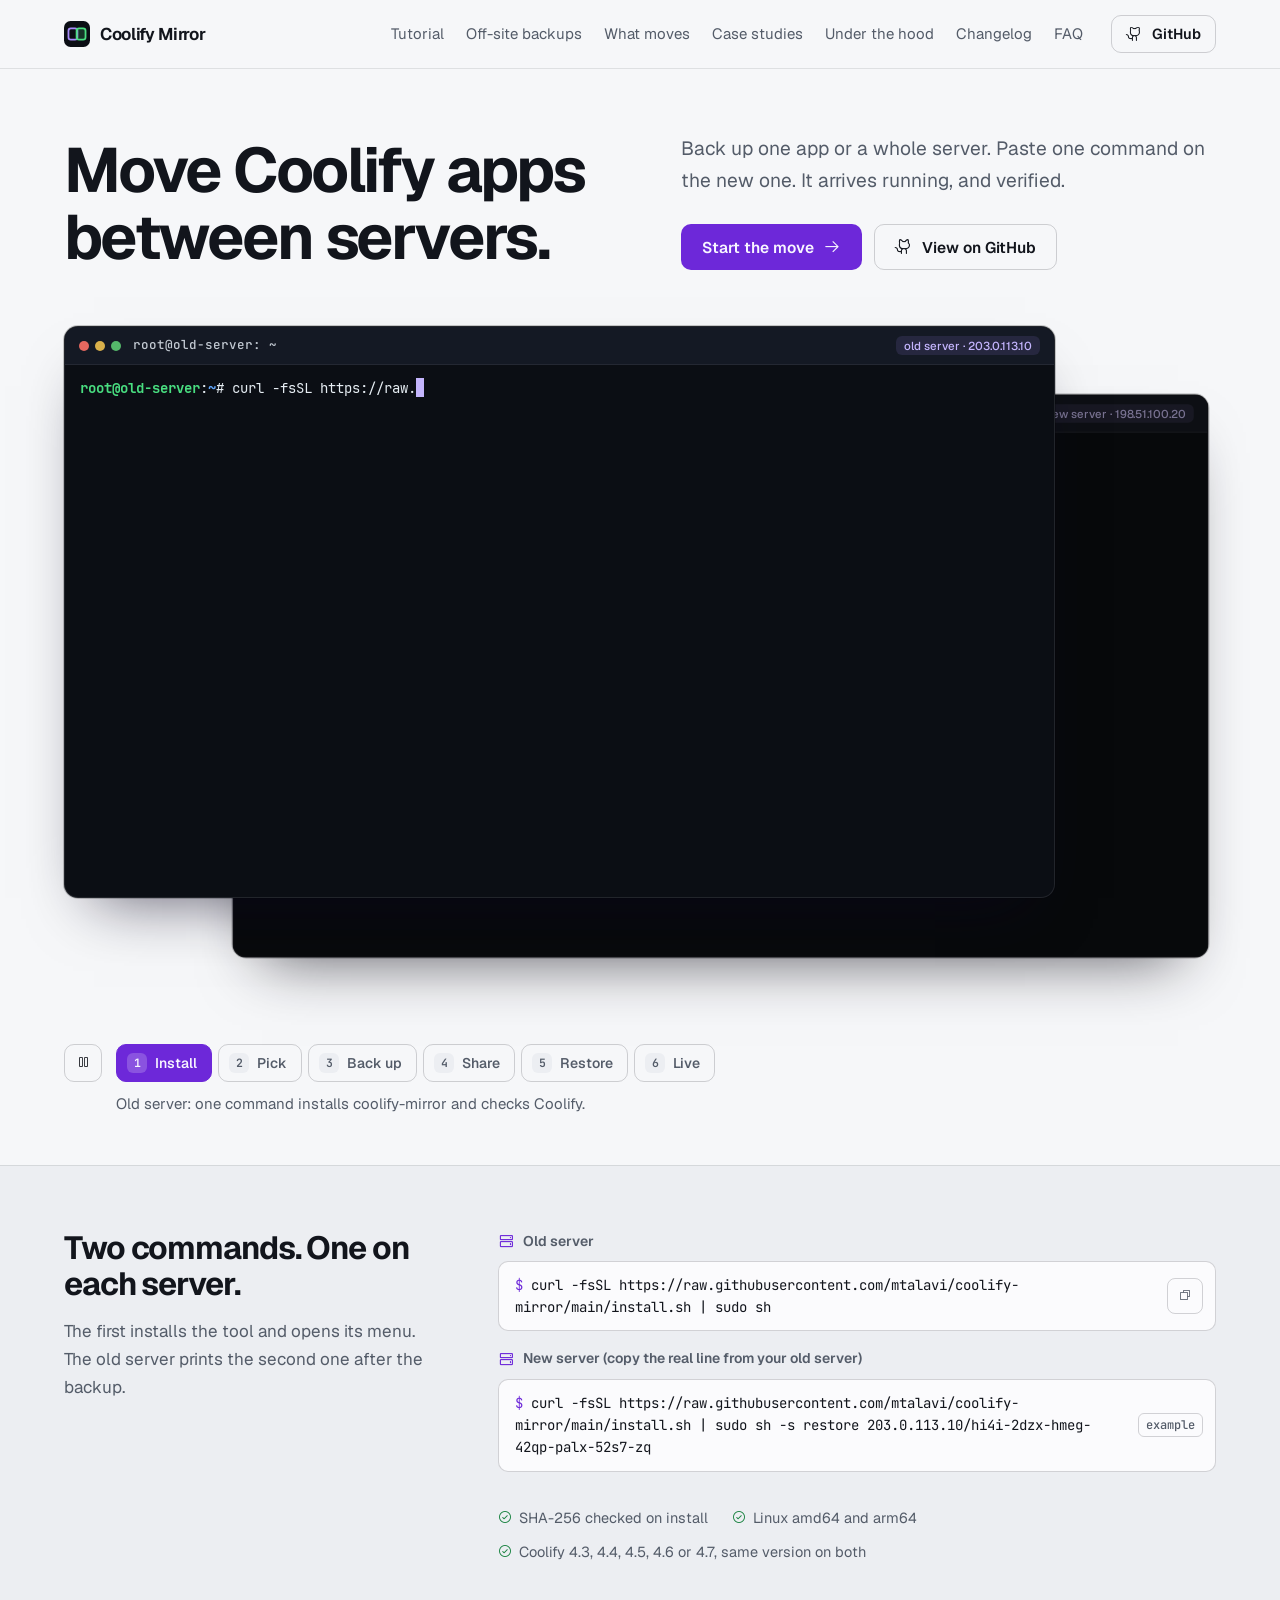
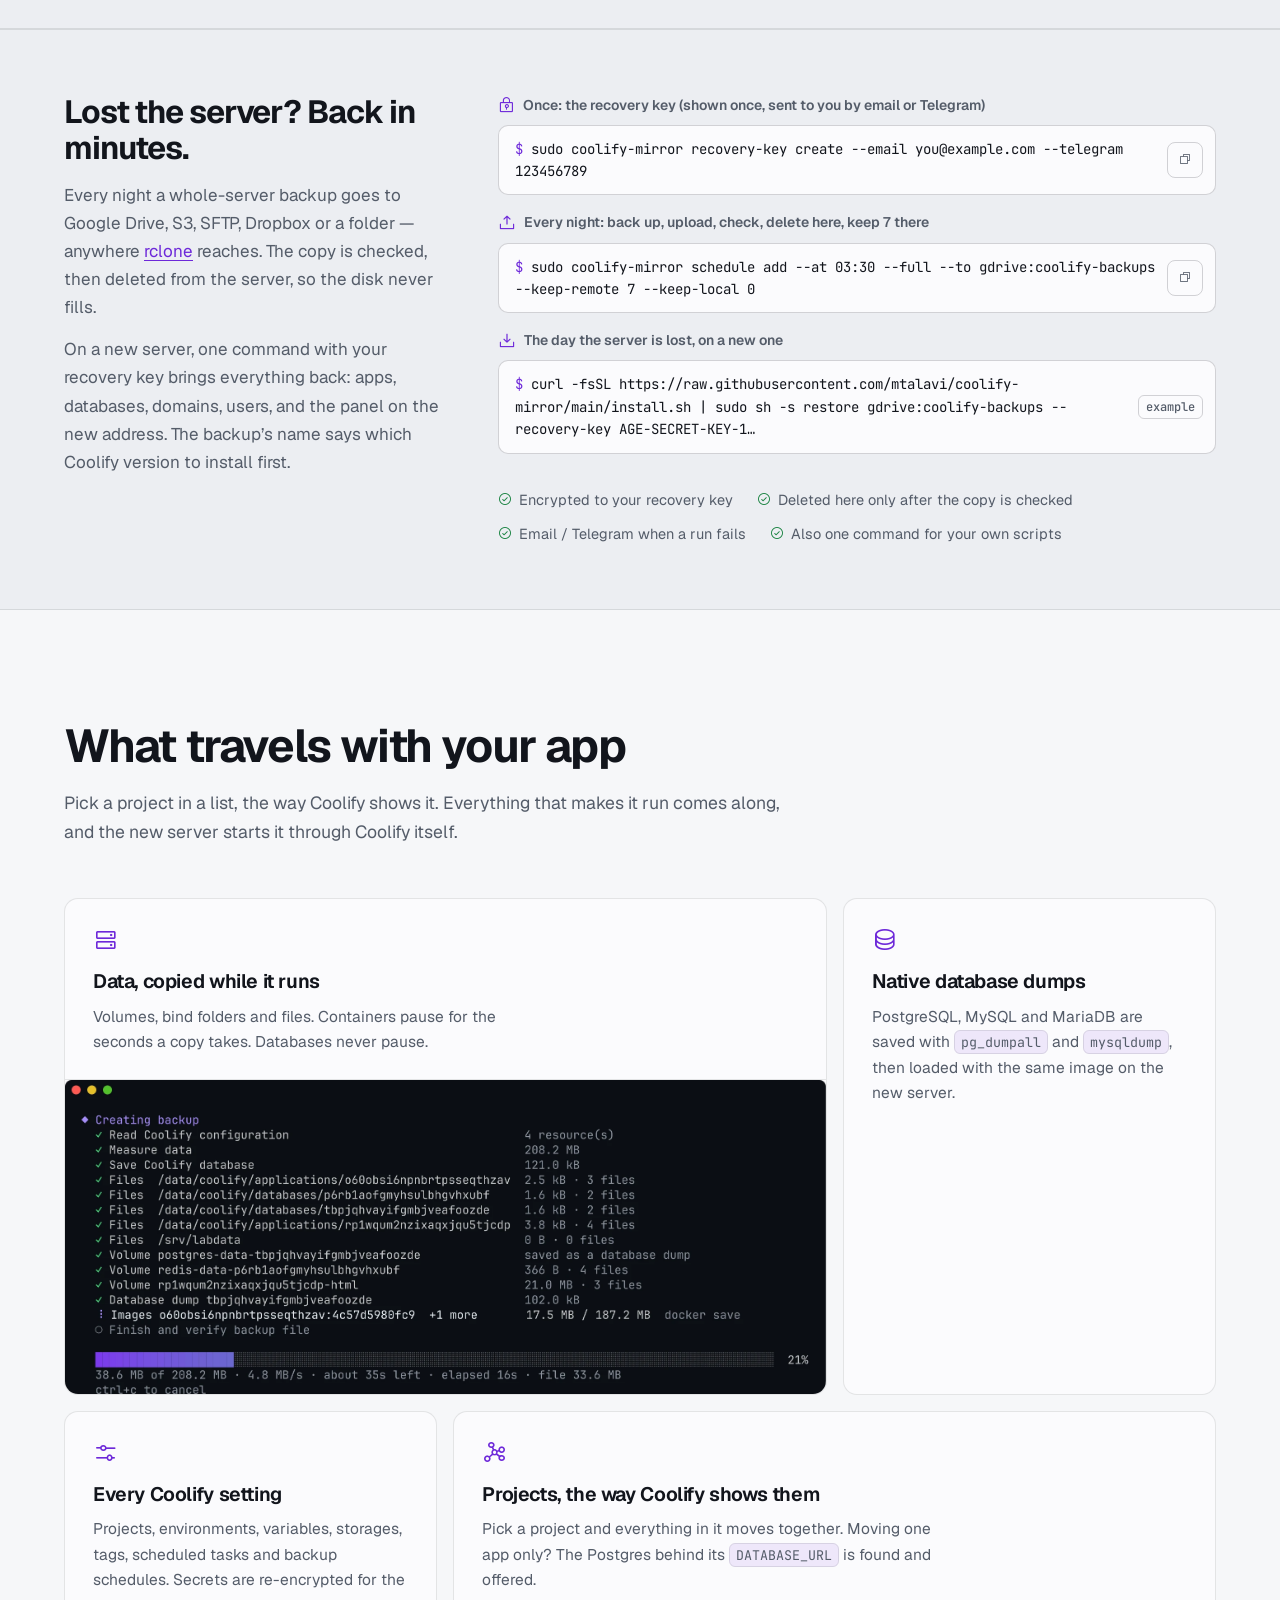
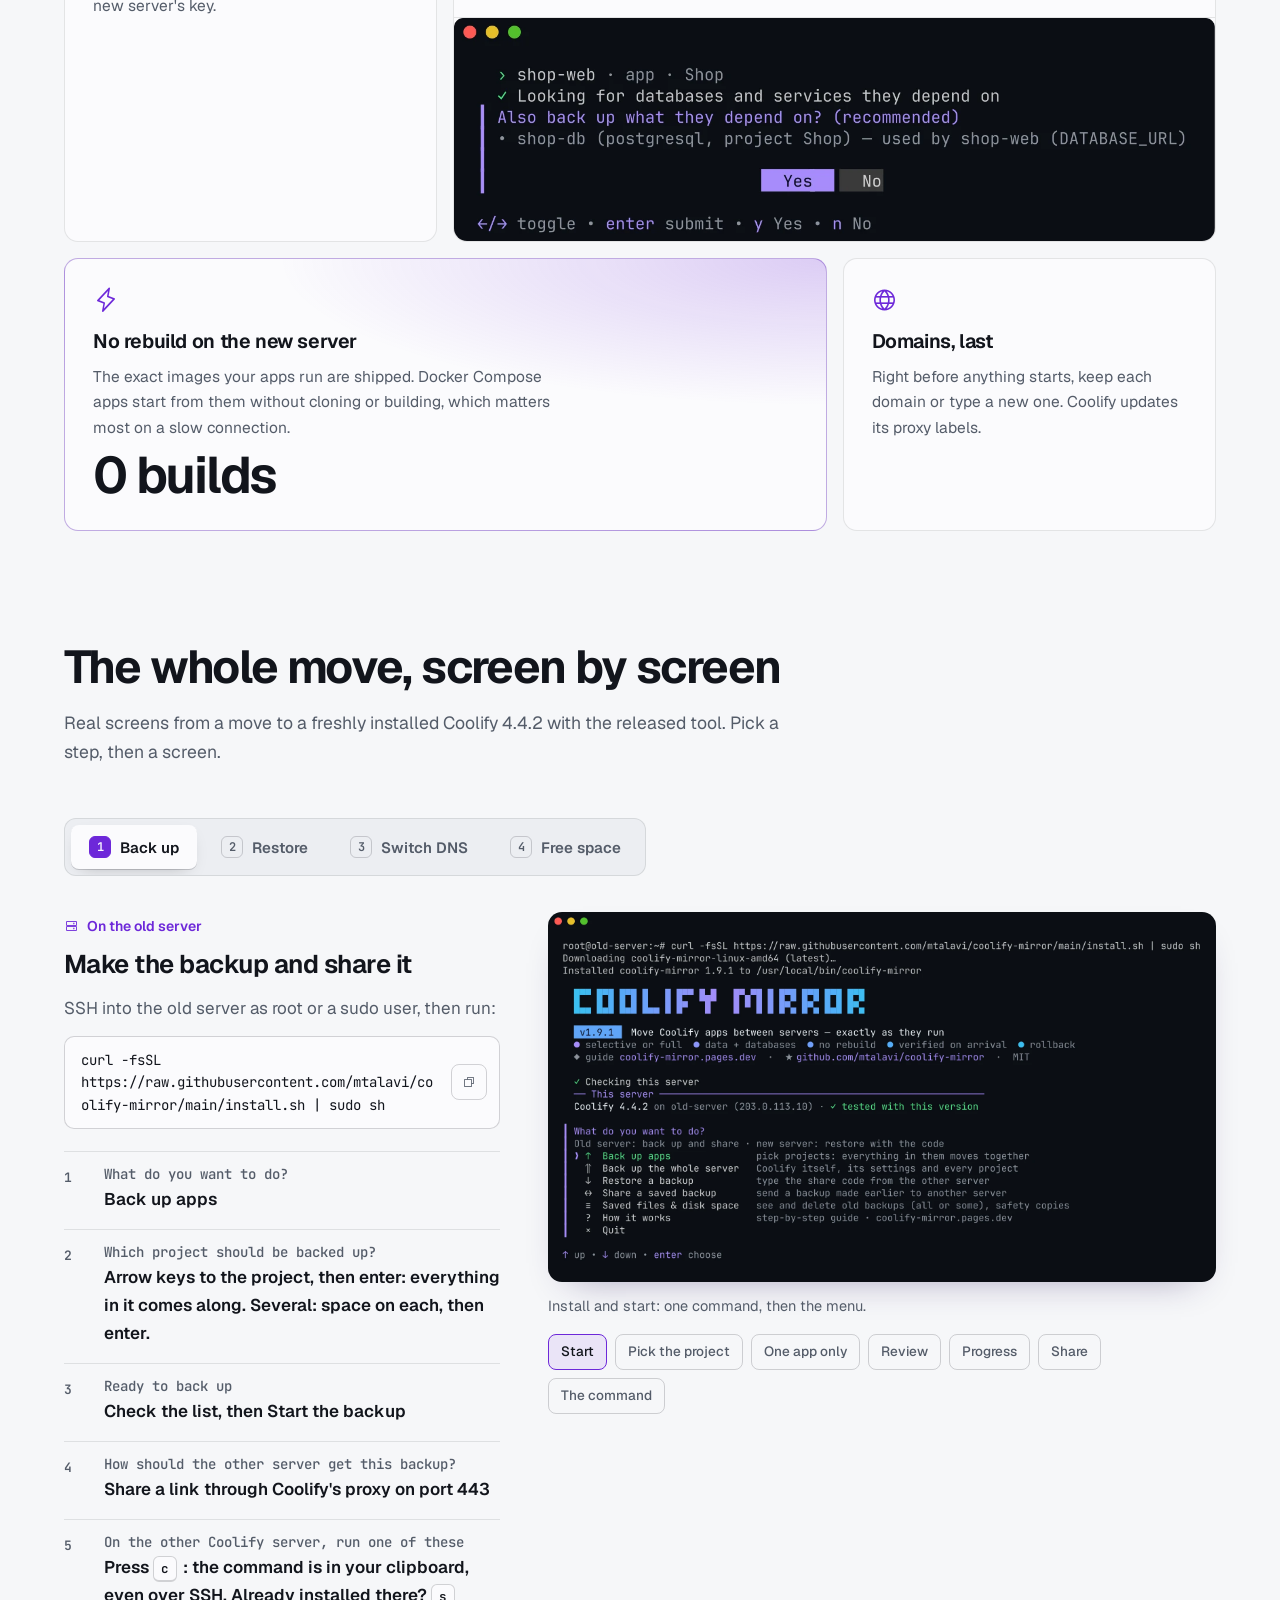
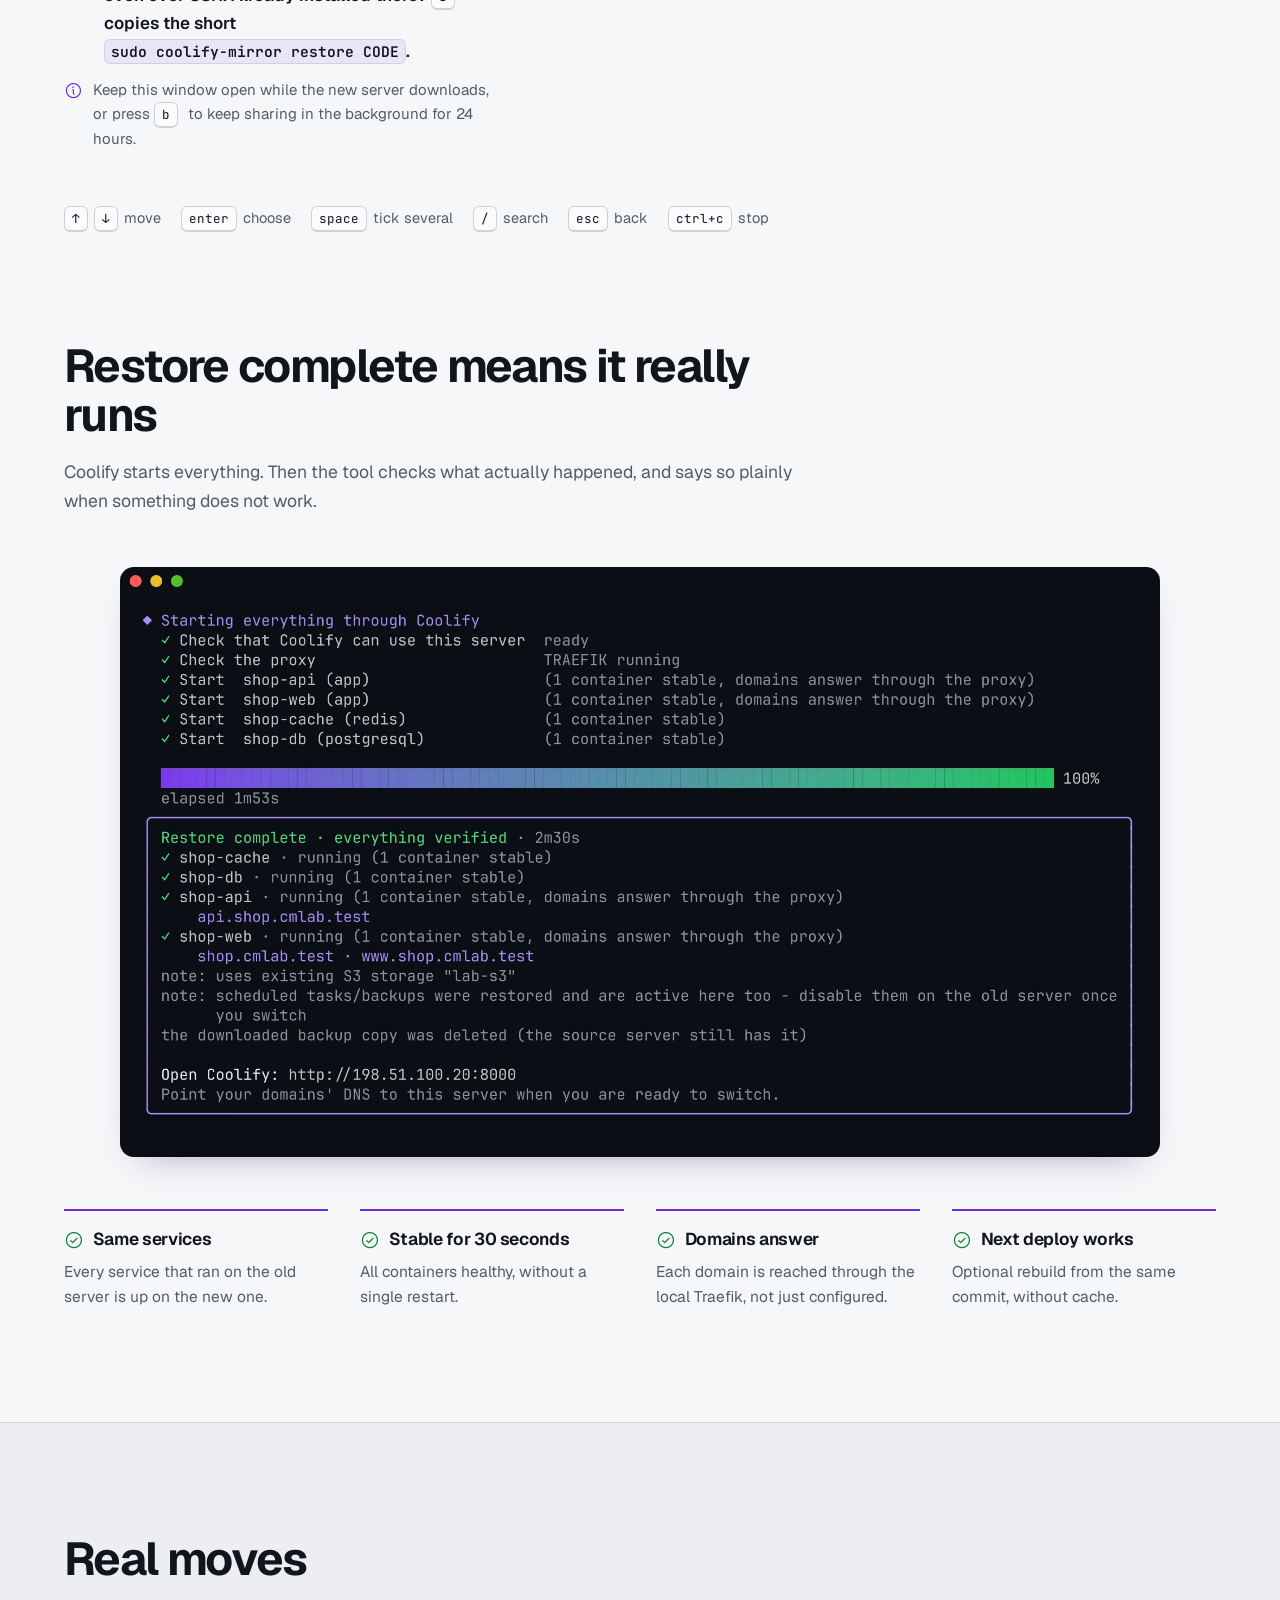
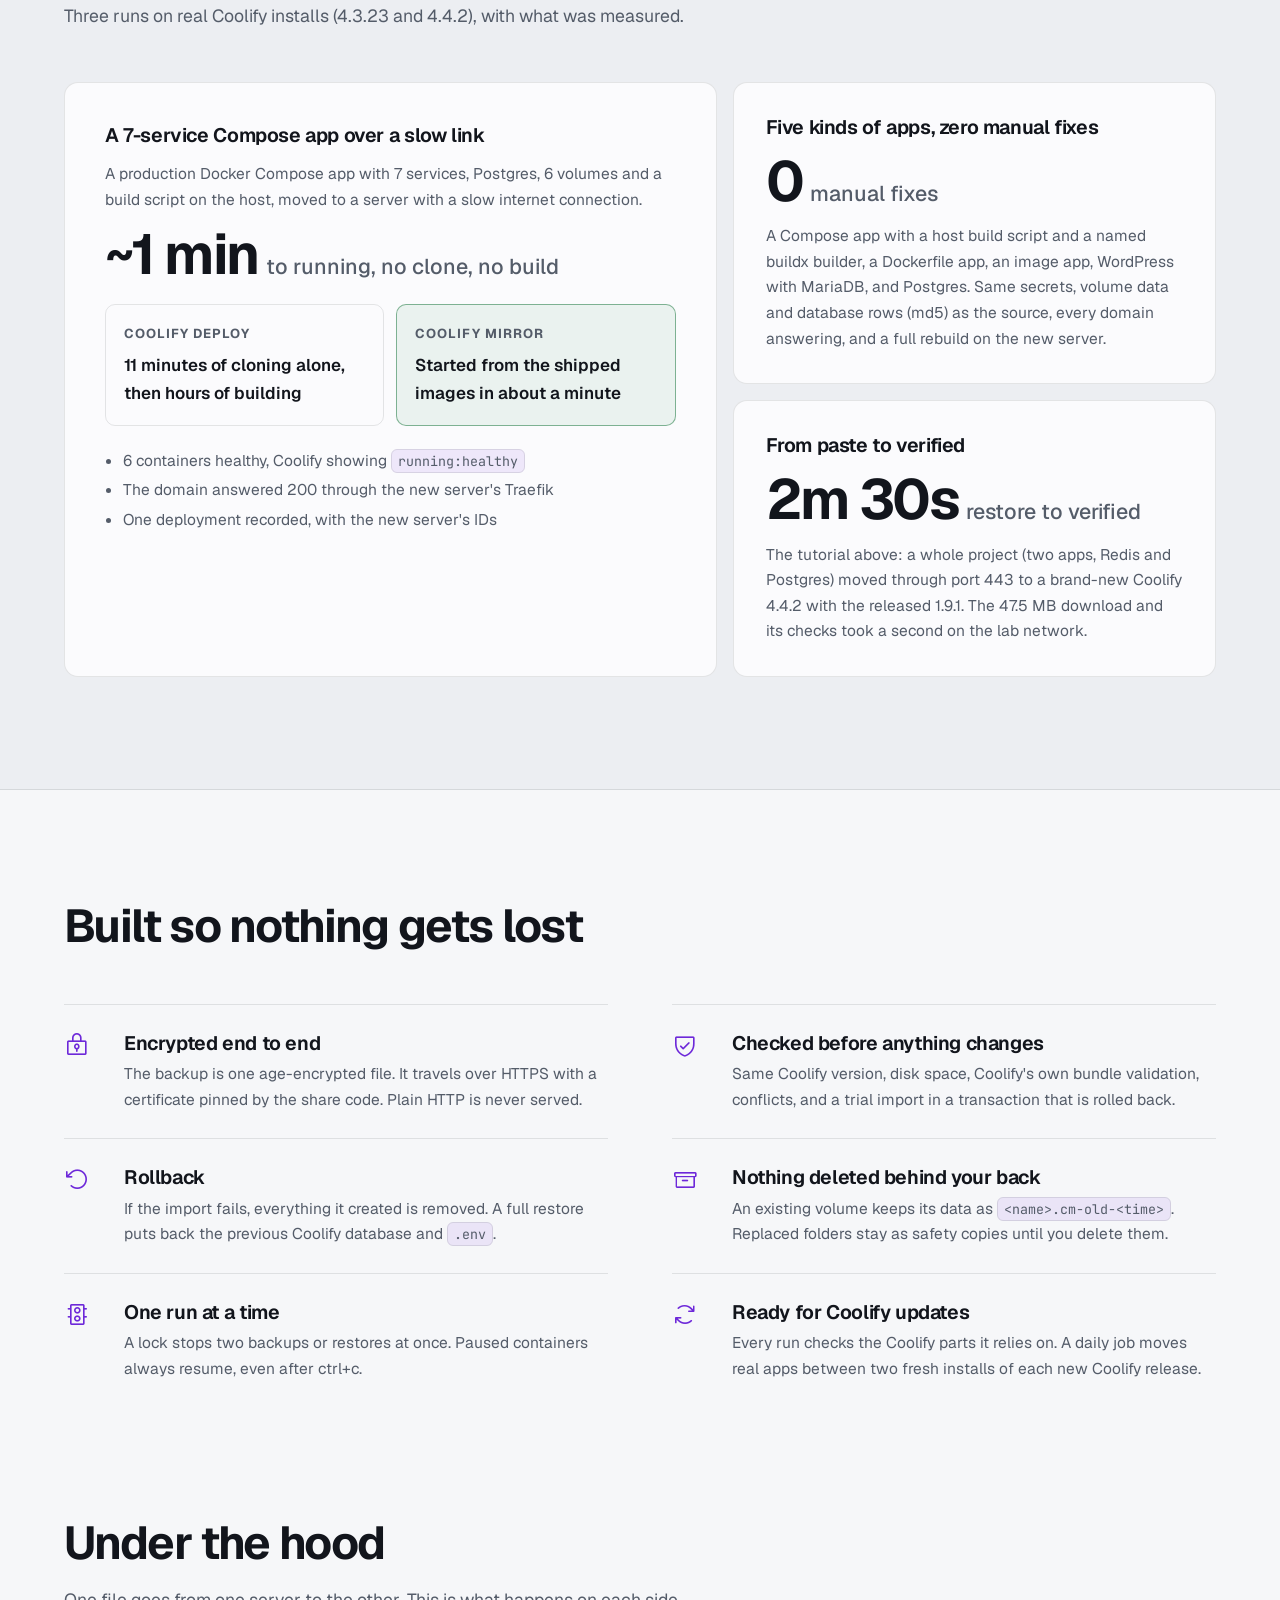
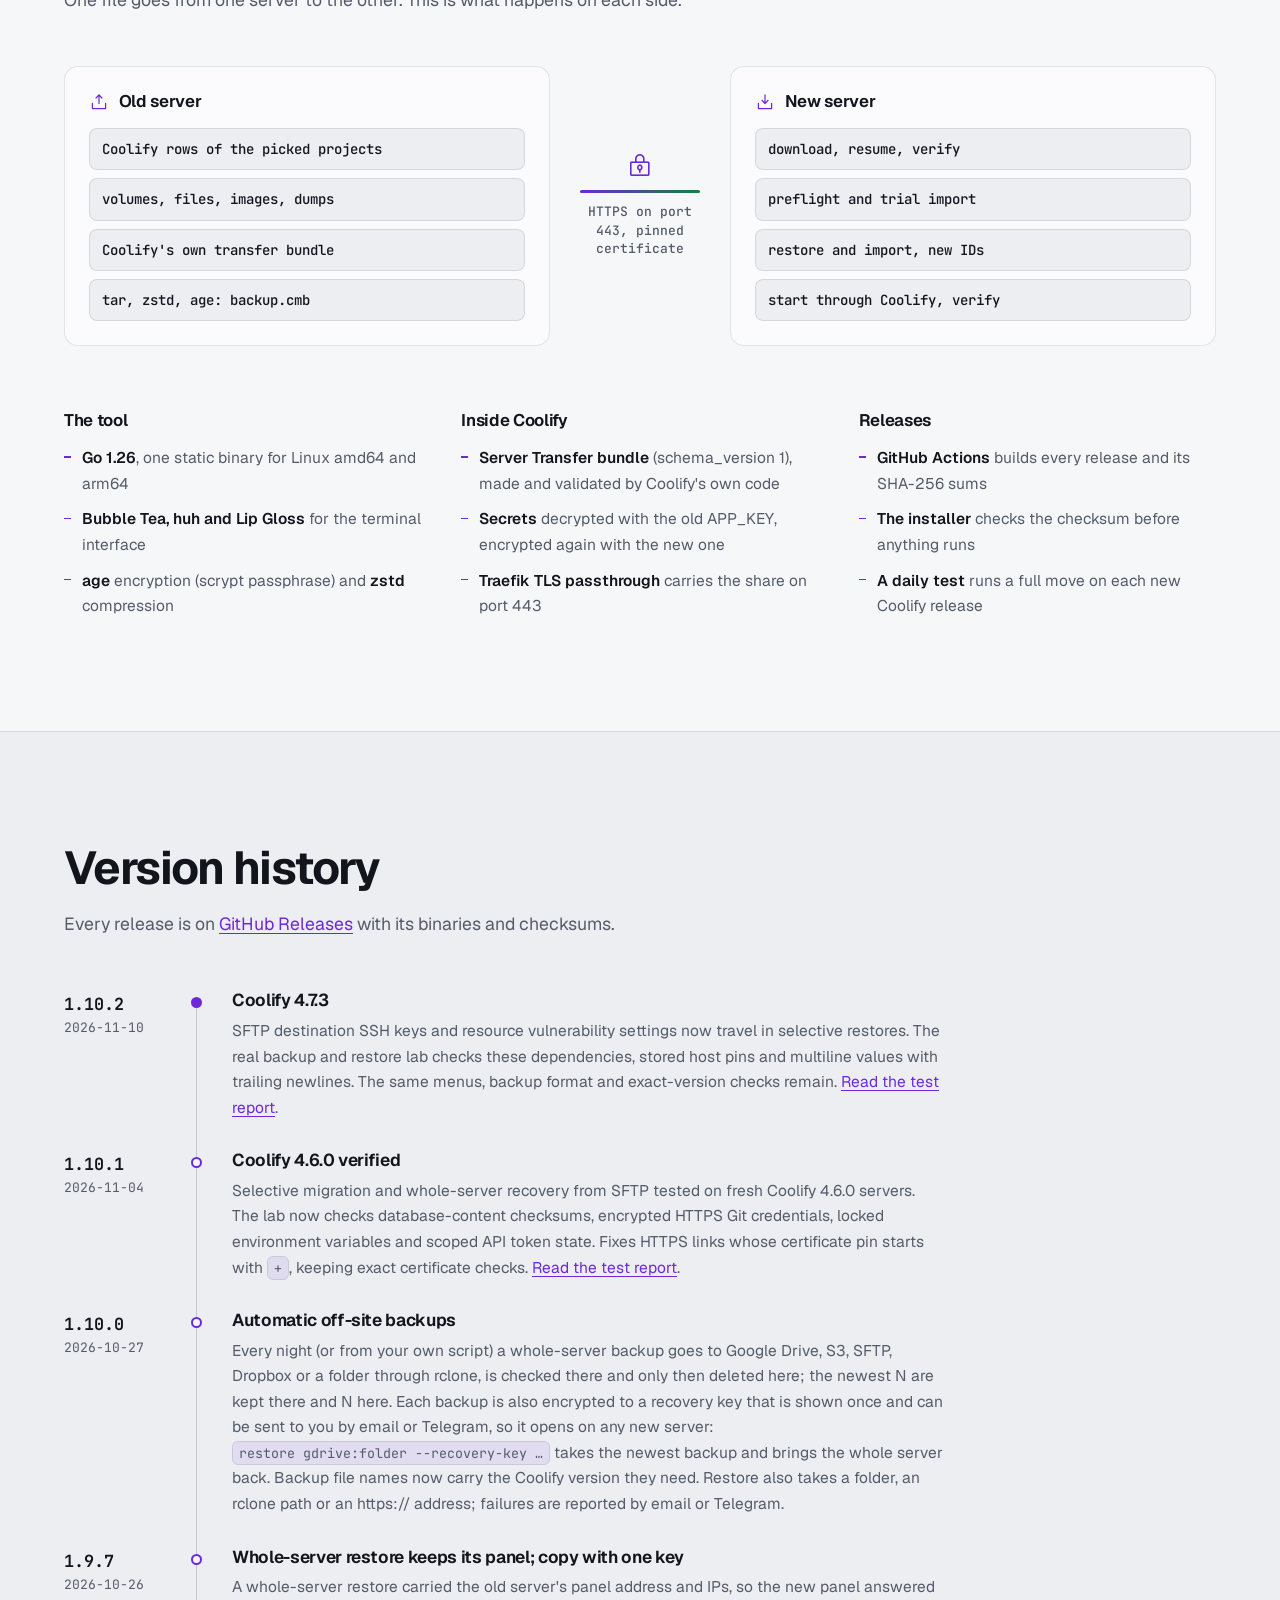
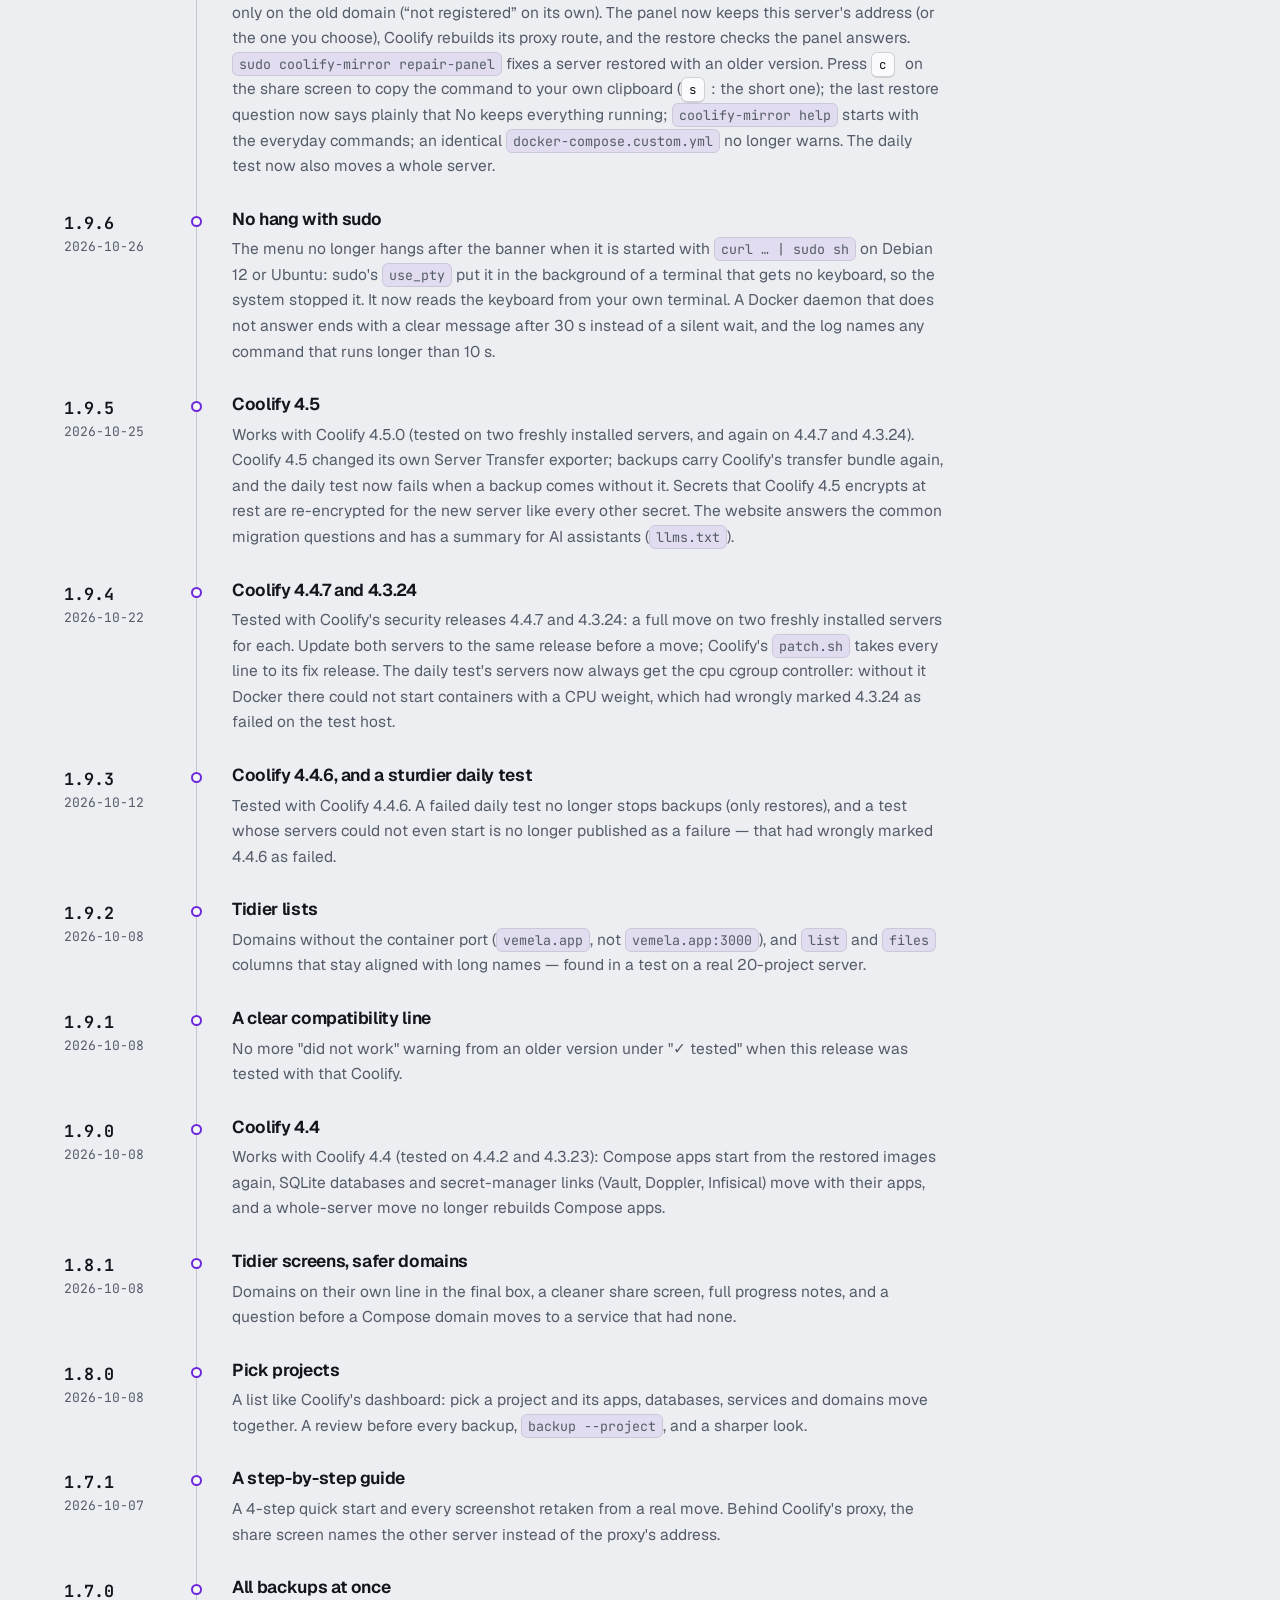
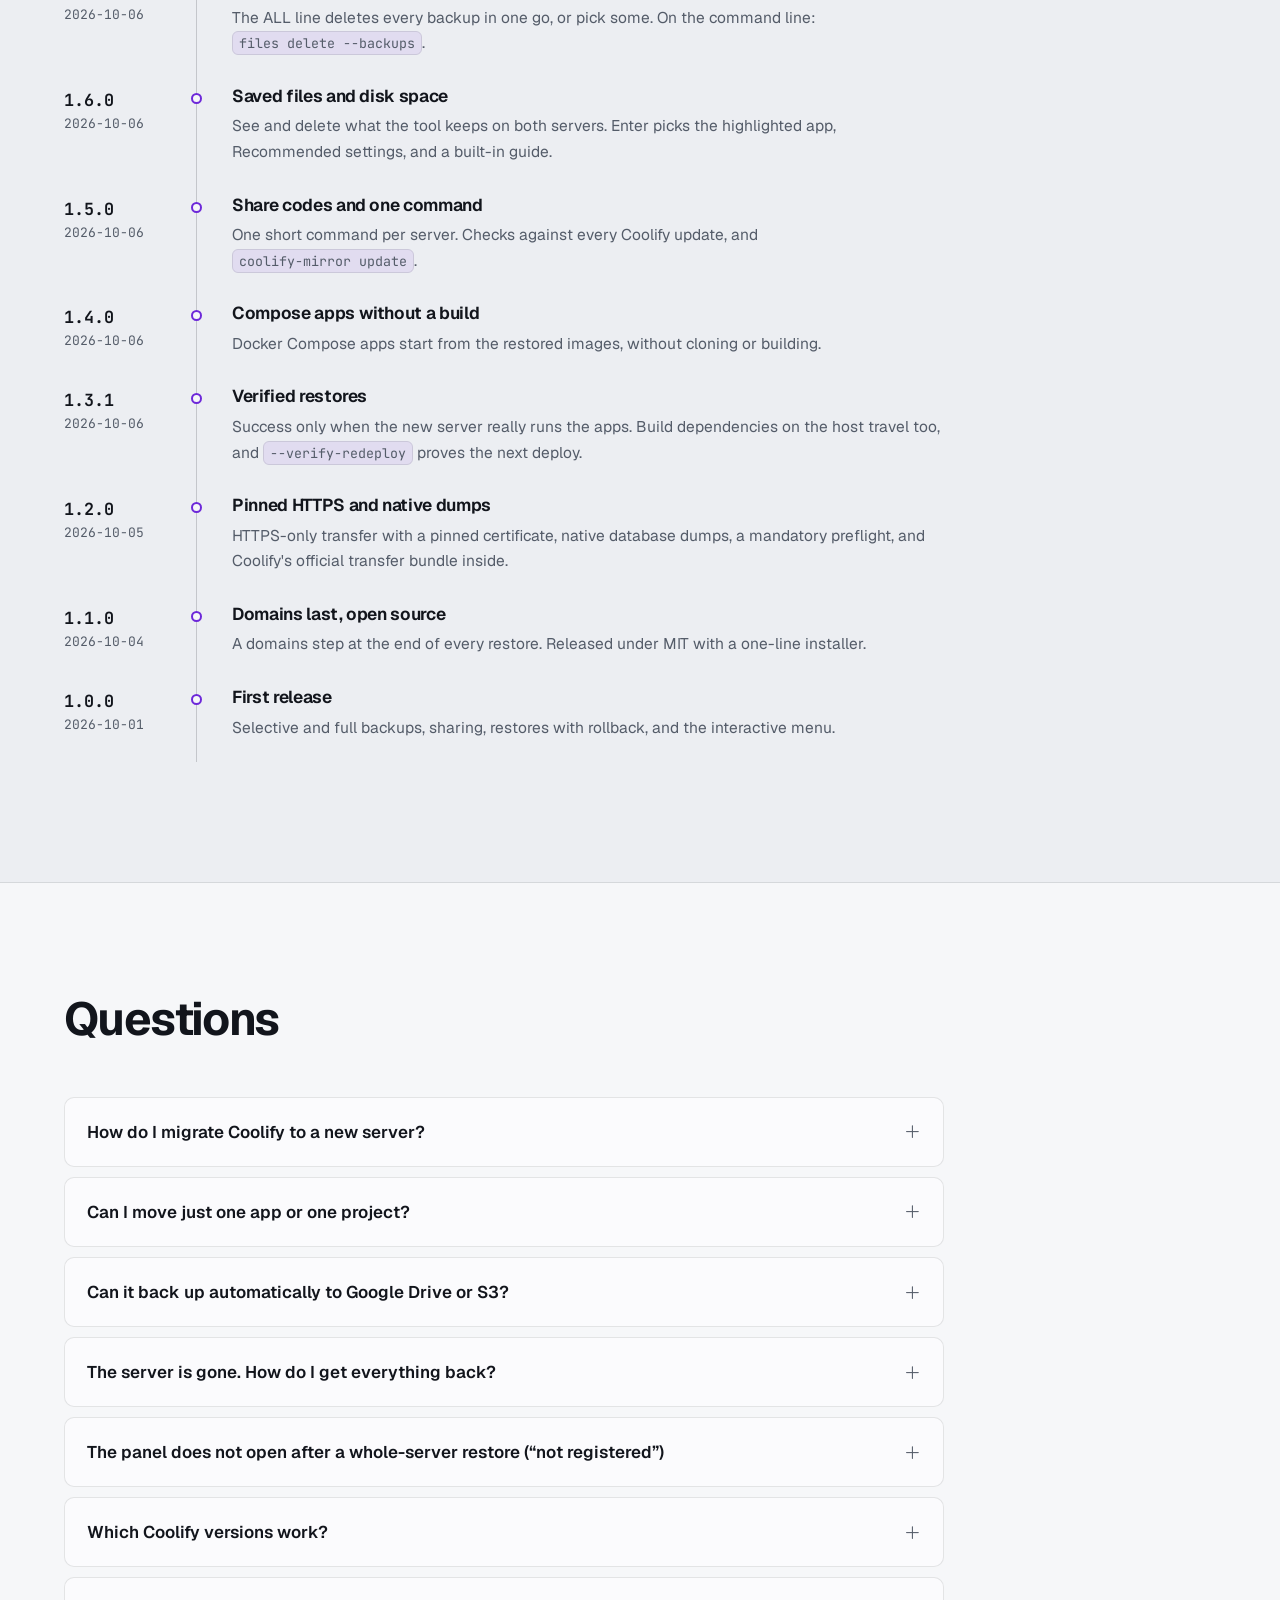
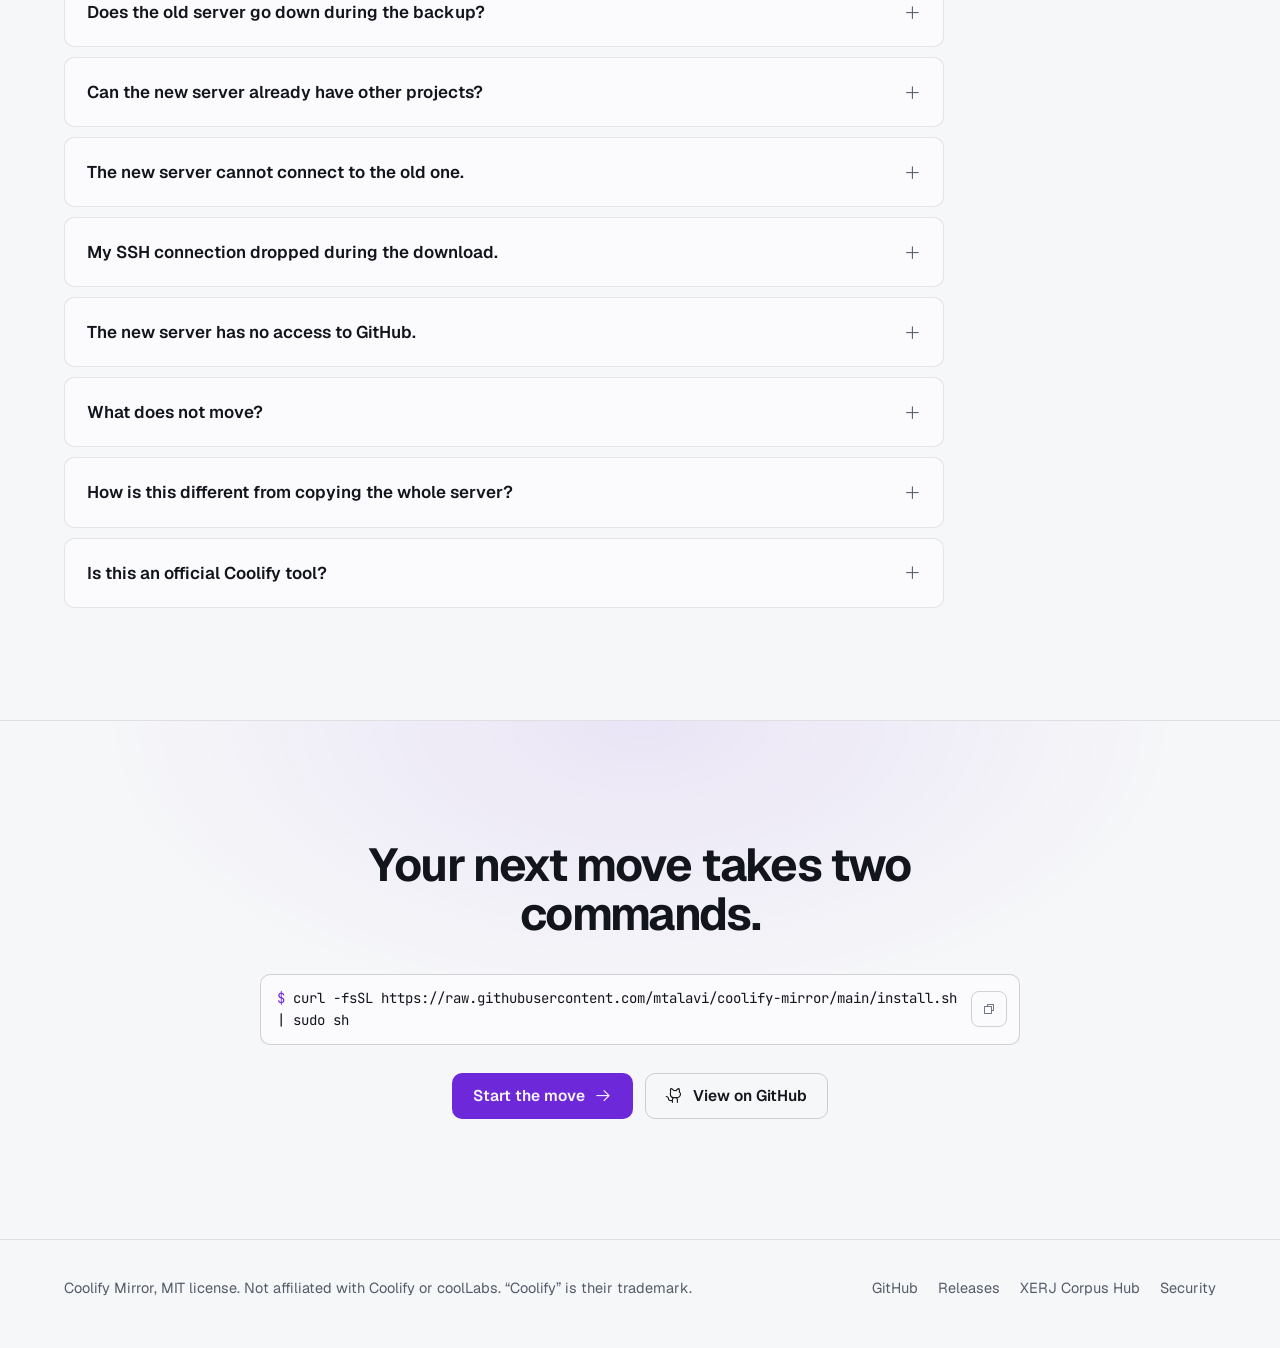
==== commit c930a52f: "Document Coolify 4.7 compatibility and validation boundaries" ====
--- a/site/index.html
+++ b/site/index.html
@@ -60,8 +60,8 @@
    "applicationCategory": "DeveloperApplication",
    "applicationSubCategory": "Server migration, backup and restore",
    "operatingSystem": "Linux (amd64, arm64)",
-   "softwareVersion": "1.10.1",
-   "softwareRequirements": "Coolify v4.3, v4.4, v4.5 or v4.6 (same version on both servers), Linux amd64 or arm64, SSH as root or a sudo user",
+   "softwareVersion": "1.10.2",
+   "softwareRequirements": "Coolify v4.3, v4.4, v4.5, v4.6 or v4.7 (same version on both servers), Linux amd64 or arm64, SSH as root or a sudo user",
    "featureList": [
     "Back up one app, several projects or a whole Coolify server",
     "Automatic off-site backups to Google Drive, S3, SFTP or a folder (rclone), restored on a new server with one recovery key",
@@ -70,7 +70,7 @@
     "Native PostgreSQL, MySQL and MariaDB dumps; Redis, SQLite, volumes and host files",
     "Env vars, secrets, domains, images, proxy settings and secret-manager links",
     "Preflight checks and rollback; SUCCESS only when every resource runs and answers",
-    "Coolify v4.3, v4.4, v4.5 and v4.6, tested daily against new Coolify releases"
+    "Coolify v4.3, v4.4, v4.5, v4.6 and v4.7, tested daily against new Coolify releases"
    ],
    "datePublished": "2026-10-01",
    "dateModified": "2026-10-27",
@@ -121,7 +121,7 @@
      "@type": "HowToStep",
      "position": 1,
      "name": "Install the same Coolify version on the new server",
-     "text": "Coolify v4.3, v4.4, v4.5 or v4.6; both servers must run exactly the same version."
+     "text": "Coolify v4.3, v4.4, v4.5, v4.6 or v4.7; both servers must run exactly the same version."
     },
     {
      "@type": "HowToStep",
@@ -199,7 +199,7 @@
      "name": "Which Coolify versions work?",
      "acceptedAnswer": {
       "@type": "Answer",
-      "text": "Coolify v4.3, v4.4, v4.5 and v4.6 (tested with 4.3.23, 4.3.24, 4.4.2, 4.4.6, 4.4.7, 4.5.0, 4.5.1, 4.5.3 and 4.6.0), with exactly the same version on both servers. At start the tool says whether this version is tested; every new Coolify release is tested automatically. If the versions differ, it tells you which server to upgrade."
+      "text": "Coolify v4.3, v4.4, v4.5, v4.6 and v4.7 (tested with 4.3.23, 4.3.24, 4.4.2, 4.4.6, 4.4.7, 4.5.0, 4.5.1, 4.5.3, 4.6.0, 4.7.0 and 4.7.3), with exactly the same version on both servers. At start the tool says whether this version is tested; every new Coolify release is tested automatically. If the versions differ, it tells you which server to upgrade."
      }
     },
     {
@@ -371,7 +371,7 @@
       <div class="facts">
         <span><i class="ph ph-check-circle" aria-hidden="true"></i>SHA-256 checked on install</span>
         <span><i class="ph ph-check-circle" aria-hidden="true"></i>Linux amd64 and arm64</span>
-        <span><i class="ph ph-check-circle" aria-hidden="true"></i>Coolify 4.3, 4.4, 4.5 or 4.6, same version on both</span>
+        <span><i class="ph ph-check-circle" aria-hidden="true"></i>Coolify 4.3, 4.4, 4.5, 4.6 or 4.7, same version on both</span>
       </div>
     </div>
   </div>
@@ -737,6 +737,7 @@
       <p>Every release is on <a href="https://github.com/mtalavi/coolify-mirror/releases">GitHub Releases</a> with its binaries and checksums.</p>
     </div>
     <div class="timeline">
+      <div class="rel"><div><span class="v">1.10.2</span><span class="d">2026-11-10</span></div><div><h3>Coolify 4.7.3</h3><p>SFTP destination SSH keys and resource vulnerability settings now travel in selective restores. The real backup and restore lab checks these dependencies, stored host pins and multiline values with trailing newlines. The same menus, backup format and exact-version checks remain. <a href="https://github.com/mtalavi/coolify-mirror/blob/main/docs/testing-4.7.3.md">Read the test report</a>.</p></div></div>
       <div class="rel"><div><span class="v">1.10.1</span><span class="d">2026-11-04</span></div><div><h3>Coolify 4.6.0 verified</h3><p>Selective migration and whole-server recovery from SFTP tested on fresh Coolify 4.6.0 servers. The lab now checks database-content checksums, encrypted HTTPS Git credentials, locked environment variables and scoped API token state. Fixes HTTPS links whose certificate pin starts with <code>+</code>, keeping exact certificate checks. <a href="https://github.com/mtalavi/coolify-mirror/blob/main/docs/testing-4.6.0.md">Read the test report</a>.</p></div></div>
       <div class="rel"><div><span class="v">1.10.0</span><span class="d">2026-10-27</span></div><div><h3>Automatic off-site backups</h3><p>Every night (or from your own script) a whole-server backup goes to Google Drive, S3, SFTP, Dropbox or a folder through rclone, is checked there and only then deleted here; the newest N are kept there and N here. Each backup is also encrypted to a recovery key that is shown once and can be sent to you by email or Telegram, so it opens on any new server: <code>restore gdrive:folder --recovery-key …</code> takes the newest backup and brings the whole server back. Backup file names now carry the Coolify version they need. Restore also takes a folder, an rclone path or an https:// address; failures are reported by email or Telegram.</p></div></div>
       <div class="rel"><div><span class="v">1.9.7</span><span class="d">2026-10-26</span></div><div><h3>Whole-server restore keeps its panel; copy with one key</h3><p>A whole-server restore carried the old server's panel address and IPs, so the new panel answered only on the old domain (&ldquo;not registered&rdquo; on its own). The panel now keeps this server's address (or the one you choose), Coolify rebuilds its proxy route, and the restore checks the panel answers. <code>sudo coolify-mirror repair-panel</code> fixes a server restored with an older version. Press <kbd>c</kbd> on the share screen to copy the command to your own clipboard (<kbd>s</kbd>: the short one); the last restore question now says plainly that No keeps everything running; <code>coolify-mirror help</code> starts with the everyday commands; an identical <code>docker-compose.custom.yml</code> no longer warns. The daily test now also moves a whole server.</p></div></div>
@@ -773,7 +774,7 @@
       <details><summary>Can it back up automatically to Google Drive or S3?<i class="ph ph-plus" aria-hidden="true"></i></summary><p>Yes. <code>sudo coolify-mirror schedule add --at 03:30 --full --to gdrive:coolify-backups --keep-remote 7</code> backs up every night, uploads through rclone (Google Drive, S3, SFTP, Dropbox and 70+ more) or to a folder, checks the copy and then deletes it from the server. A failed run is reported by email or Telegram.</p></details>
       <details><summary>The server is gone. How do I get everything back?<i class="ph ph-plus" aria-hidden="true"></i></summary><p>On a new server install the Coolify version written in the backup&rsquo;s name, set up the same rclone destination, and run <code>curl -fsSL https://raw.githubusercontent.com/mtalavi/coolify-mirror/main/install.sh | sudo sh -s restore gdrive:coolify-backups --recovery-key AGE-SECRET-KEY-1…</code>. It restores the newest backup, starts everything and checks every domain.</p></details>
       <details><summary>The panel does not open after a whole-server restore (&ldquo;not registered&rdquo;)<i class="ph ph-plus" aria-hidden="true"></i></summary><p>Versions before 1.9.7 restored the old server&rsquo;s panel address too, so the proxy only knew the old domain. Since 1.9.7 the panel keeps this server&rsquo;s own address and IPs and the restore checks it answers. A server restored earlier: run <code>sudo coolify-mirror repair-panel</code> (add the panel address, or <code>-</code> for none).</p></details>
-      <details><summary>Which Coolify versions work?<i class="ph ph-plus" aria-hidden="true"></i></summary><p>Coolify v4.3, v4.4, v4.5 and v4.6 (tested with 4.3.23, 4.3.24, 4.4.2, 4.4.6, 4.4.7, 4.5.0, 4.5.1, 4.5.3 and 4.6.0), with exactly the same version on both servers. At start the tool says whether this version is tested; every new Coolify release is tested automatically. If the versions differ, it tells you which server to upgrade.</p></details>
+      <details><summary>Which Coolify versions work?<i class="ph ph-plus" aria-hidden="true"></i></summary><p>Coolify v4.3, v4.4, v4.5, v4.6 and v4.7 (tested with 4.3.23, 4.3.24, 4.4.2, 4.4.6, 4.4.7, 4.5.0, 4.5.1, 4.5.3, 4.6.0, 4.7.0 and 4.7.3), with exactly the same version on both servers. At start the tool says whether this version is tested; every new Coolify release is tested automatically. If the versions differ, it tells you which server to upgrade.</p></details>
       <details><summary>Does the old server go down during the backup?<i class="ph ph-plus" aria-hidden="true"></i></summary><p>No. With Recommended settings, containers pause only for the seconds their volume copy takes, and databases are dumped while they run. Nothing is deleted on the old server.</p></details>
       <details><summary>Can the new server already have other projects?<i class="ph ph-plus" aria-hidden="true"></i></summary><p>Yes. Backing up apps merges them into the new Coolify and keeps everything that is there. An app that already exists can be restored as a copy or skipped. A whole-server backup only goes onto a fresh, empty Coolify.</p></details>
       <details><summary>The new server cannot connect to the old one.<i class="ph ph-plus" aria-hidden="true"></i></summary><p>Port 443 of the old server is blocked. On the old server press q, choose Share a saved backup, the same backup, then Share a link on port 8123. Allow 8123 in your provider's firewall too, and run the new command it shows.</p></details>
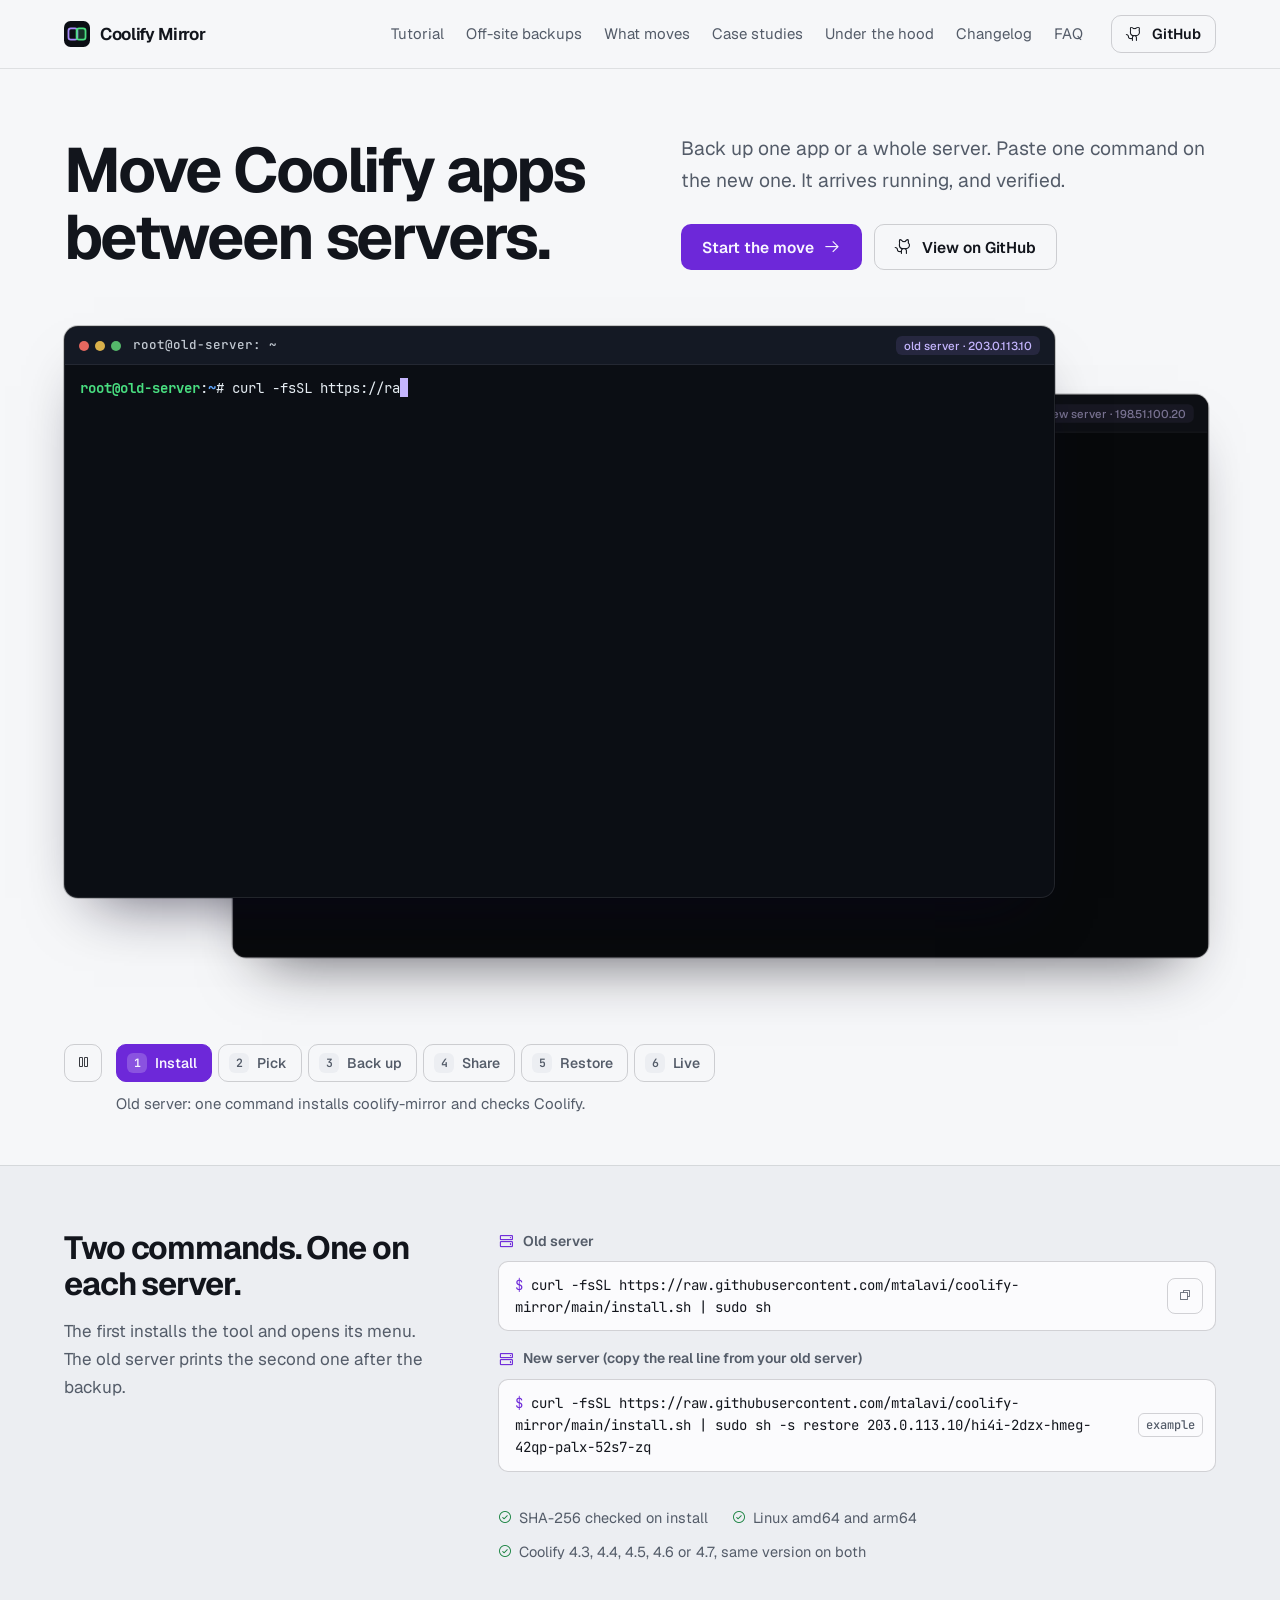
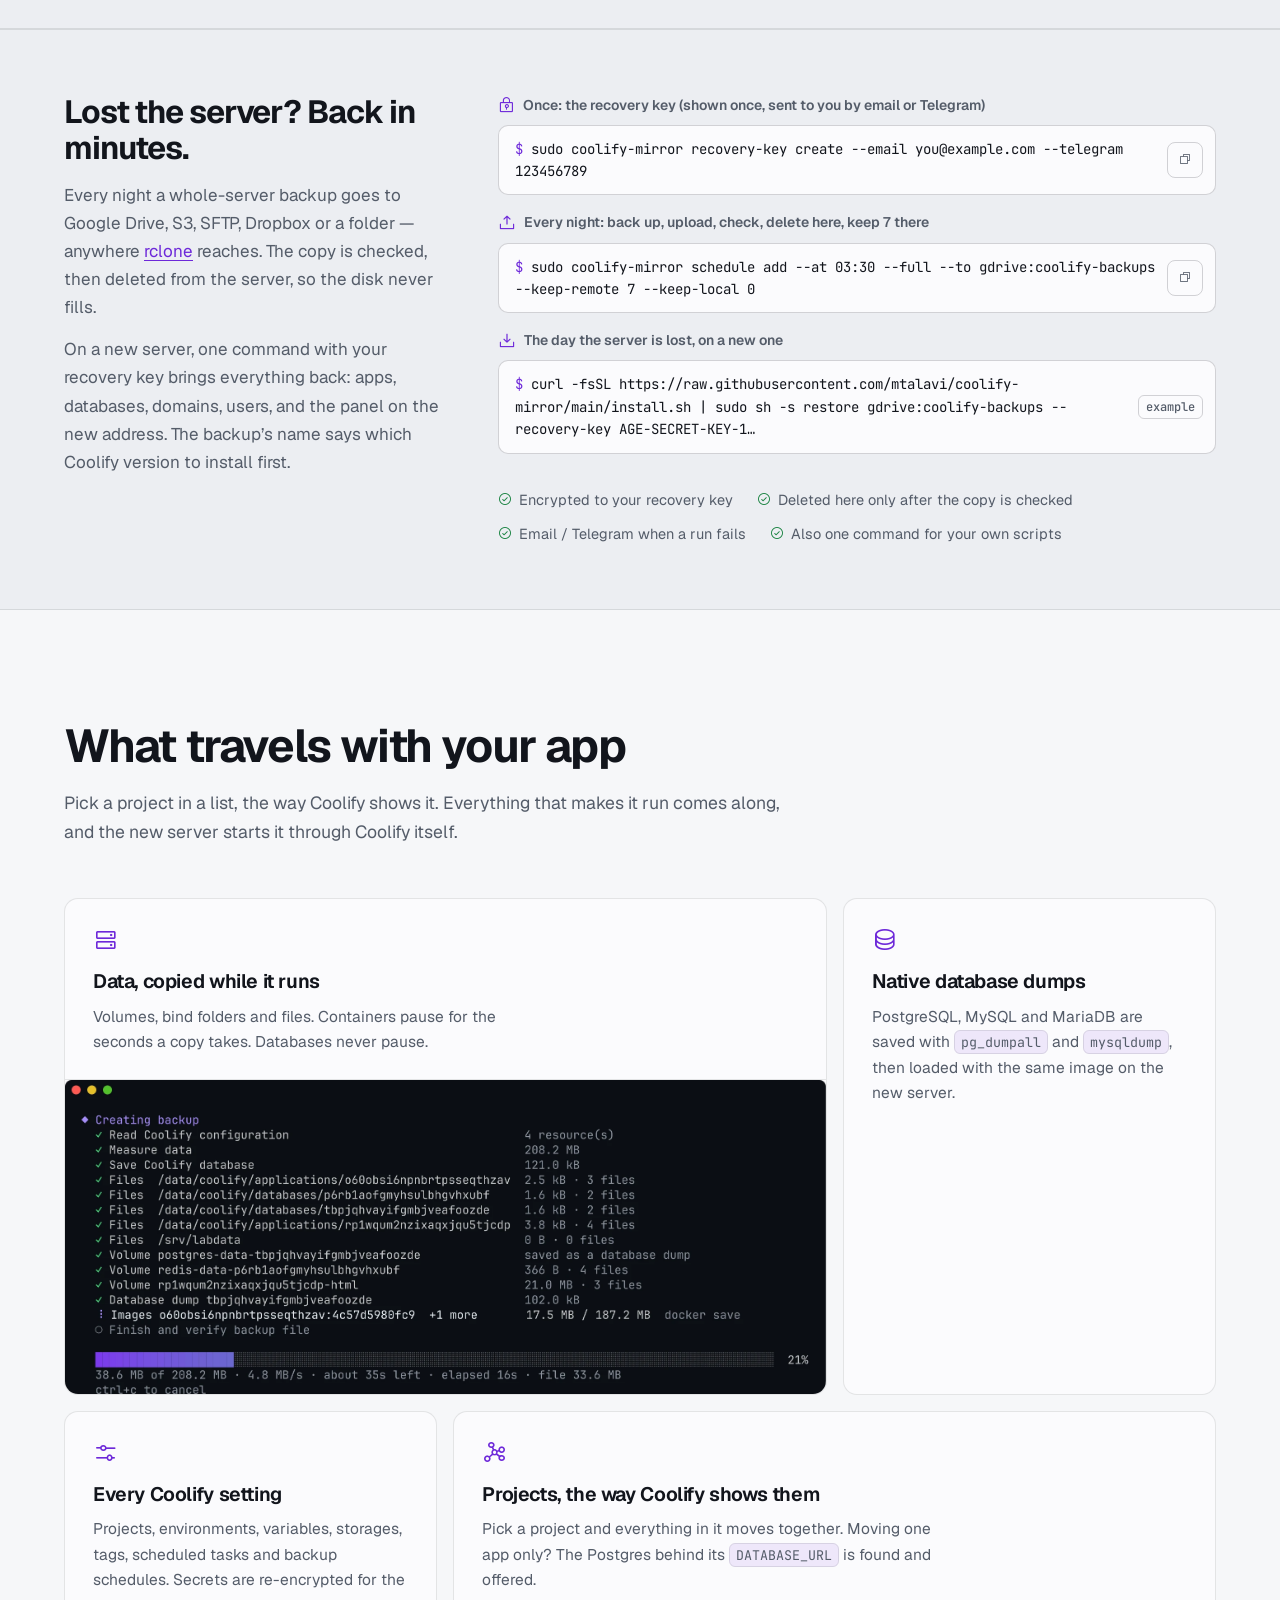
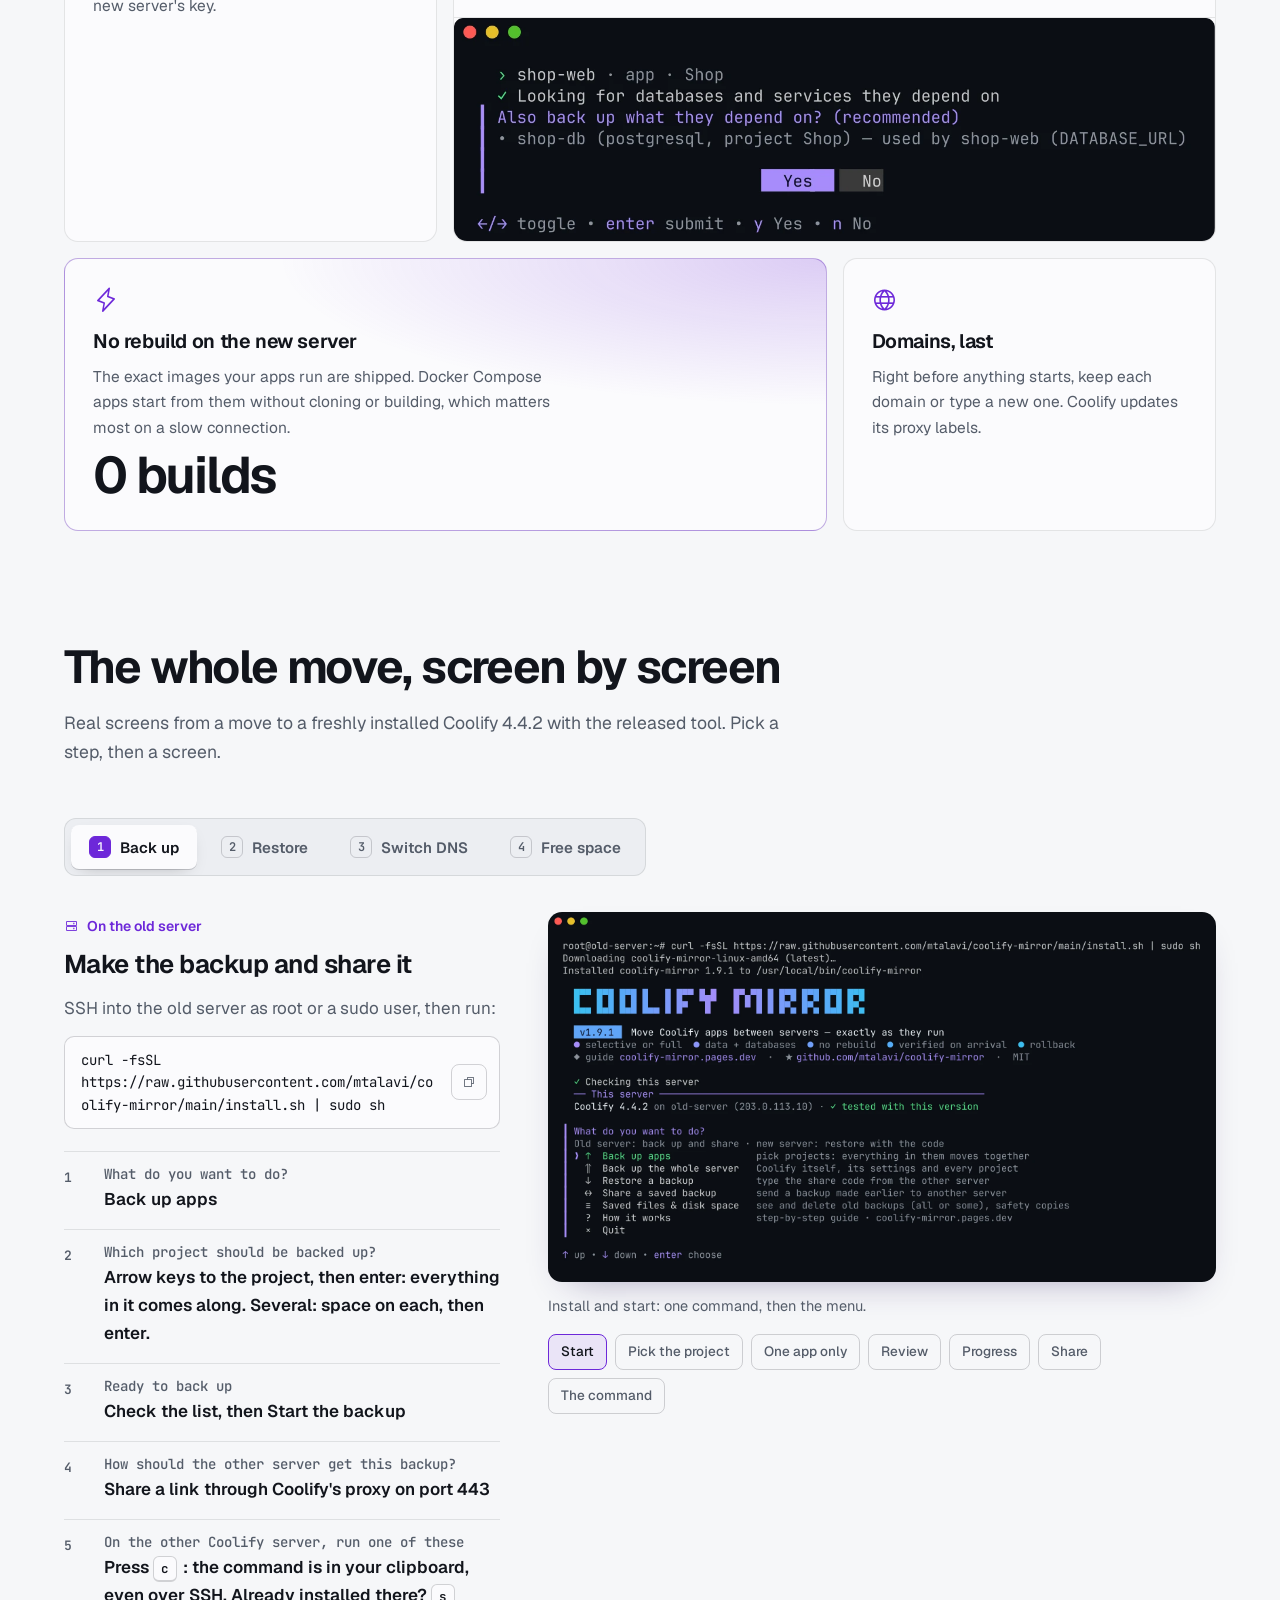
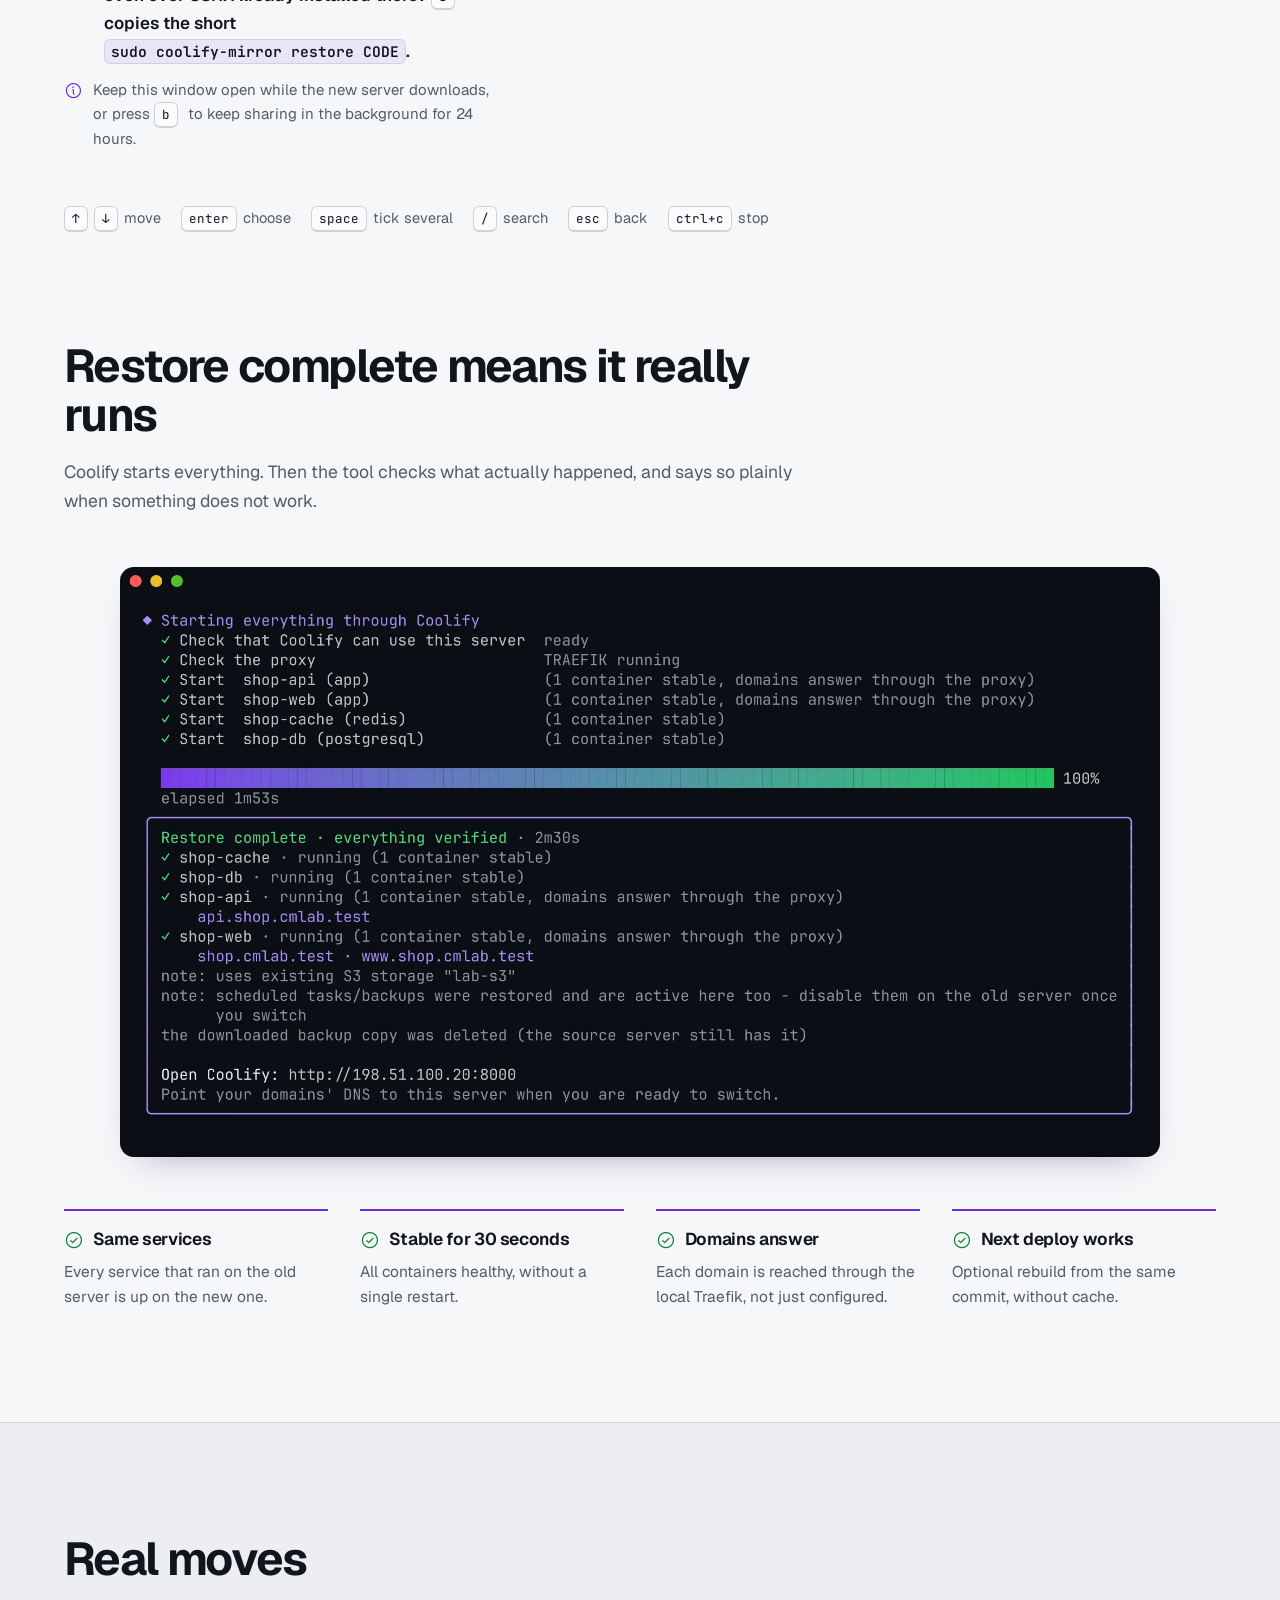
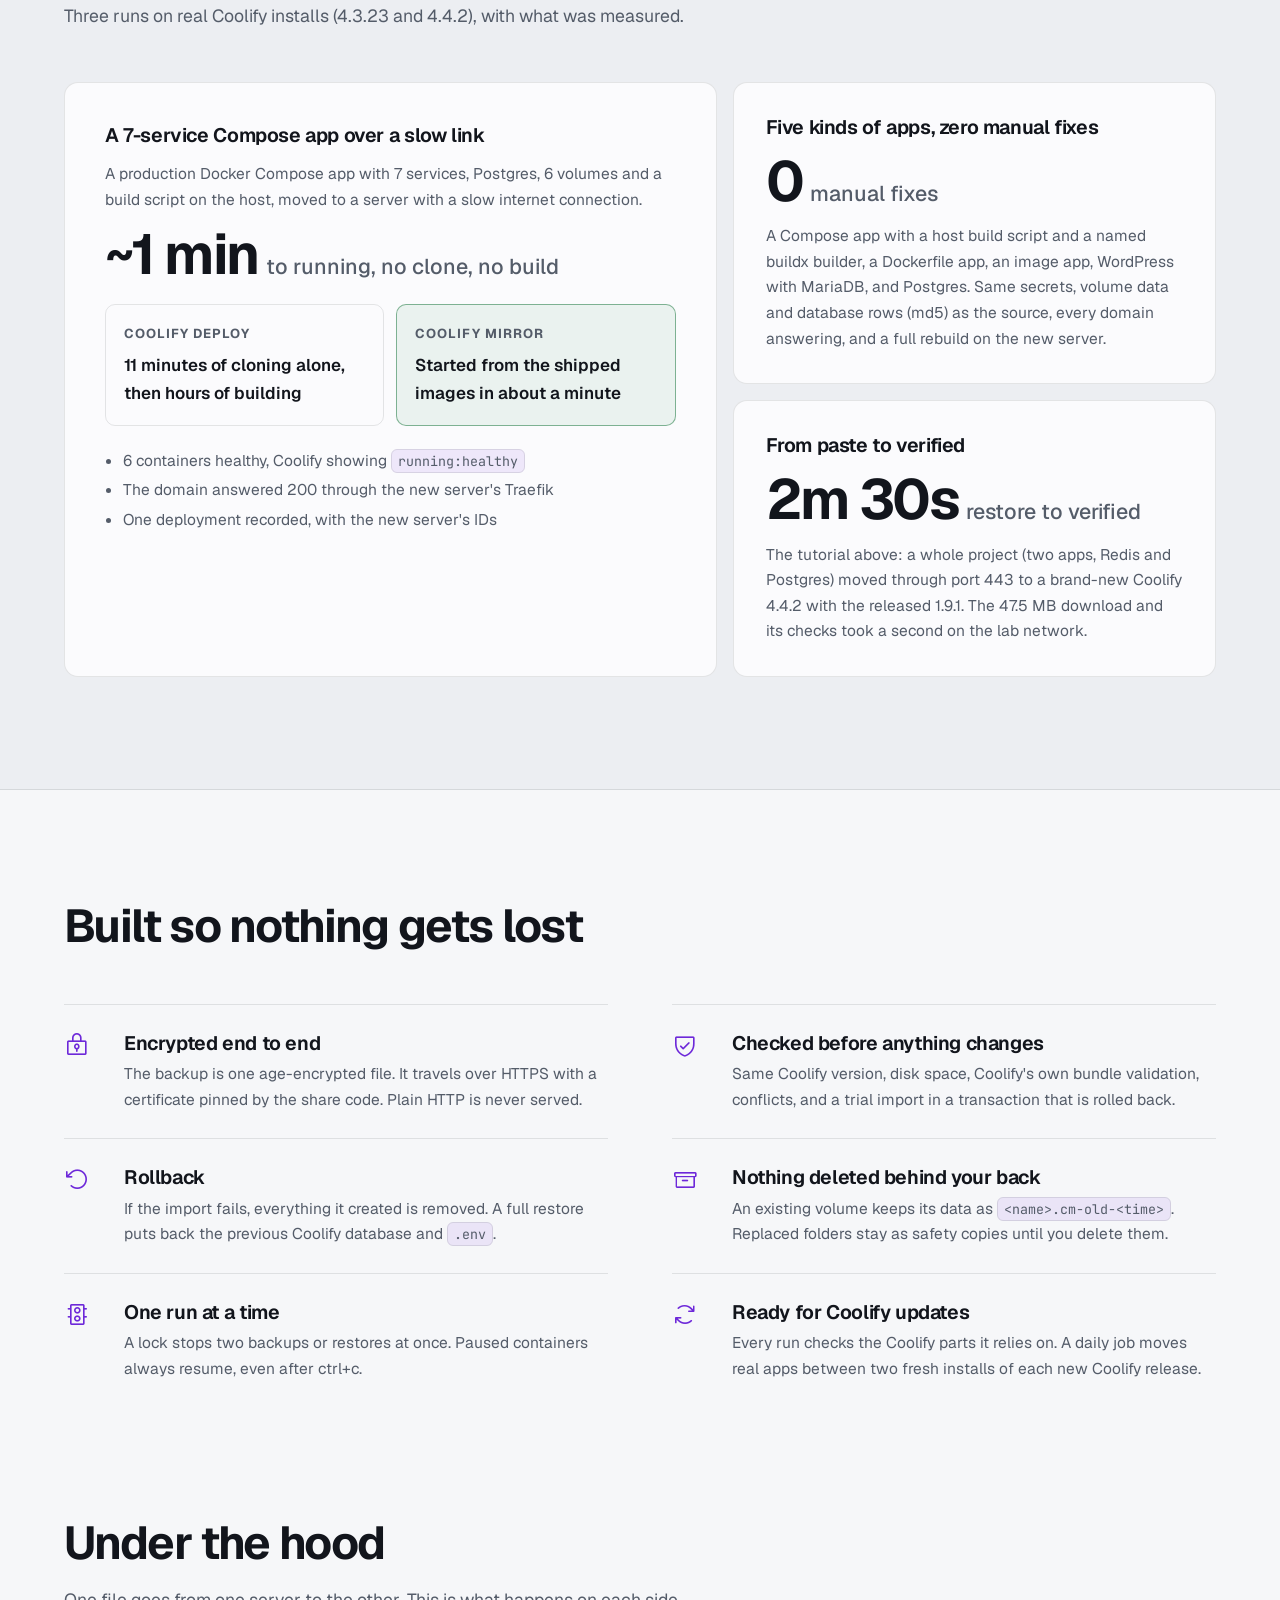
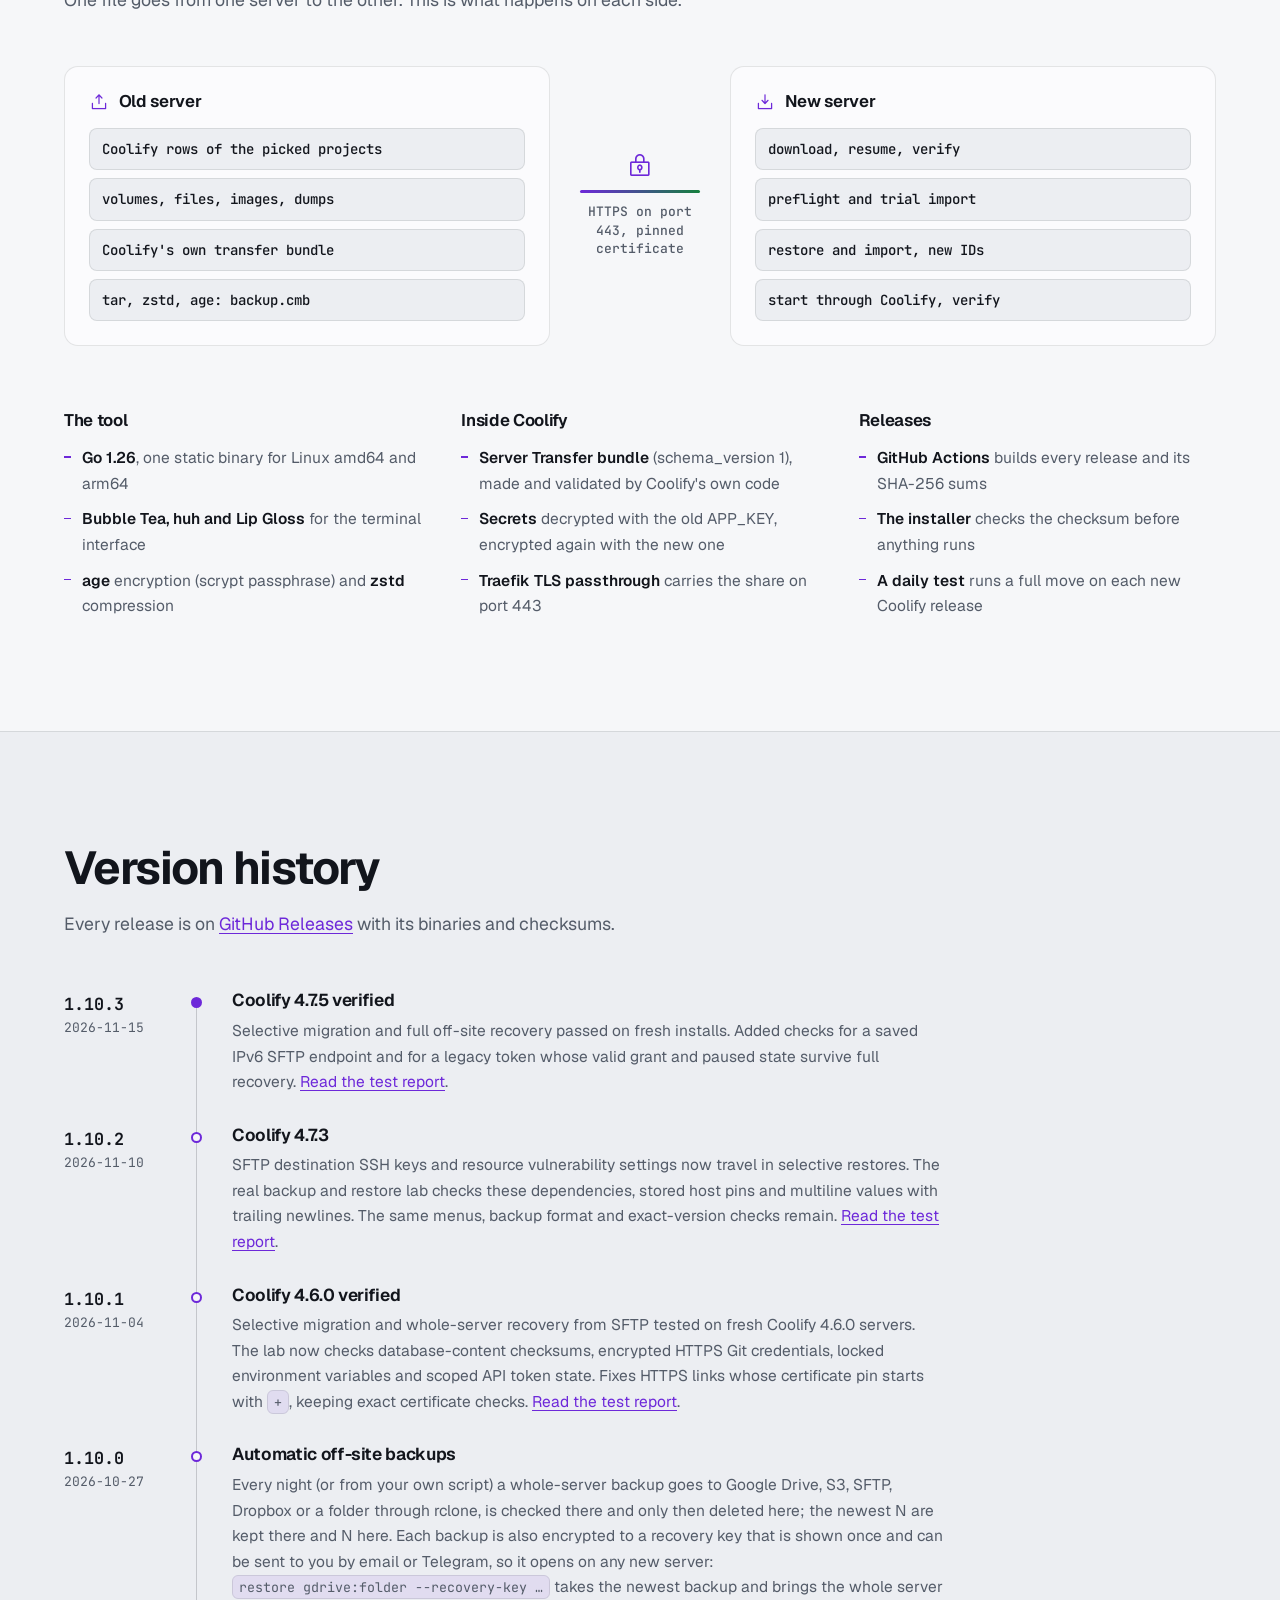
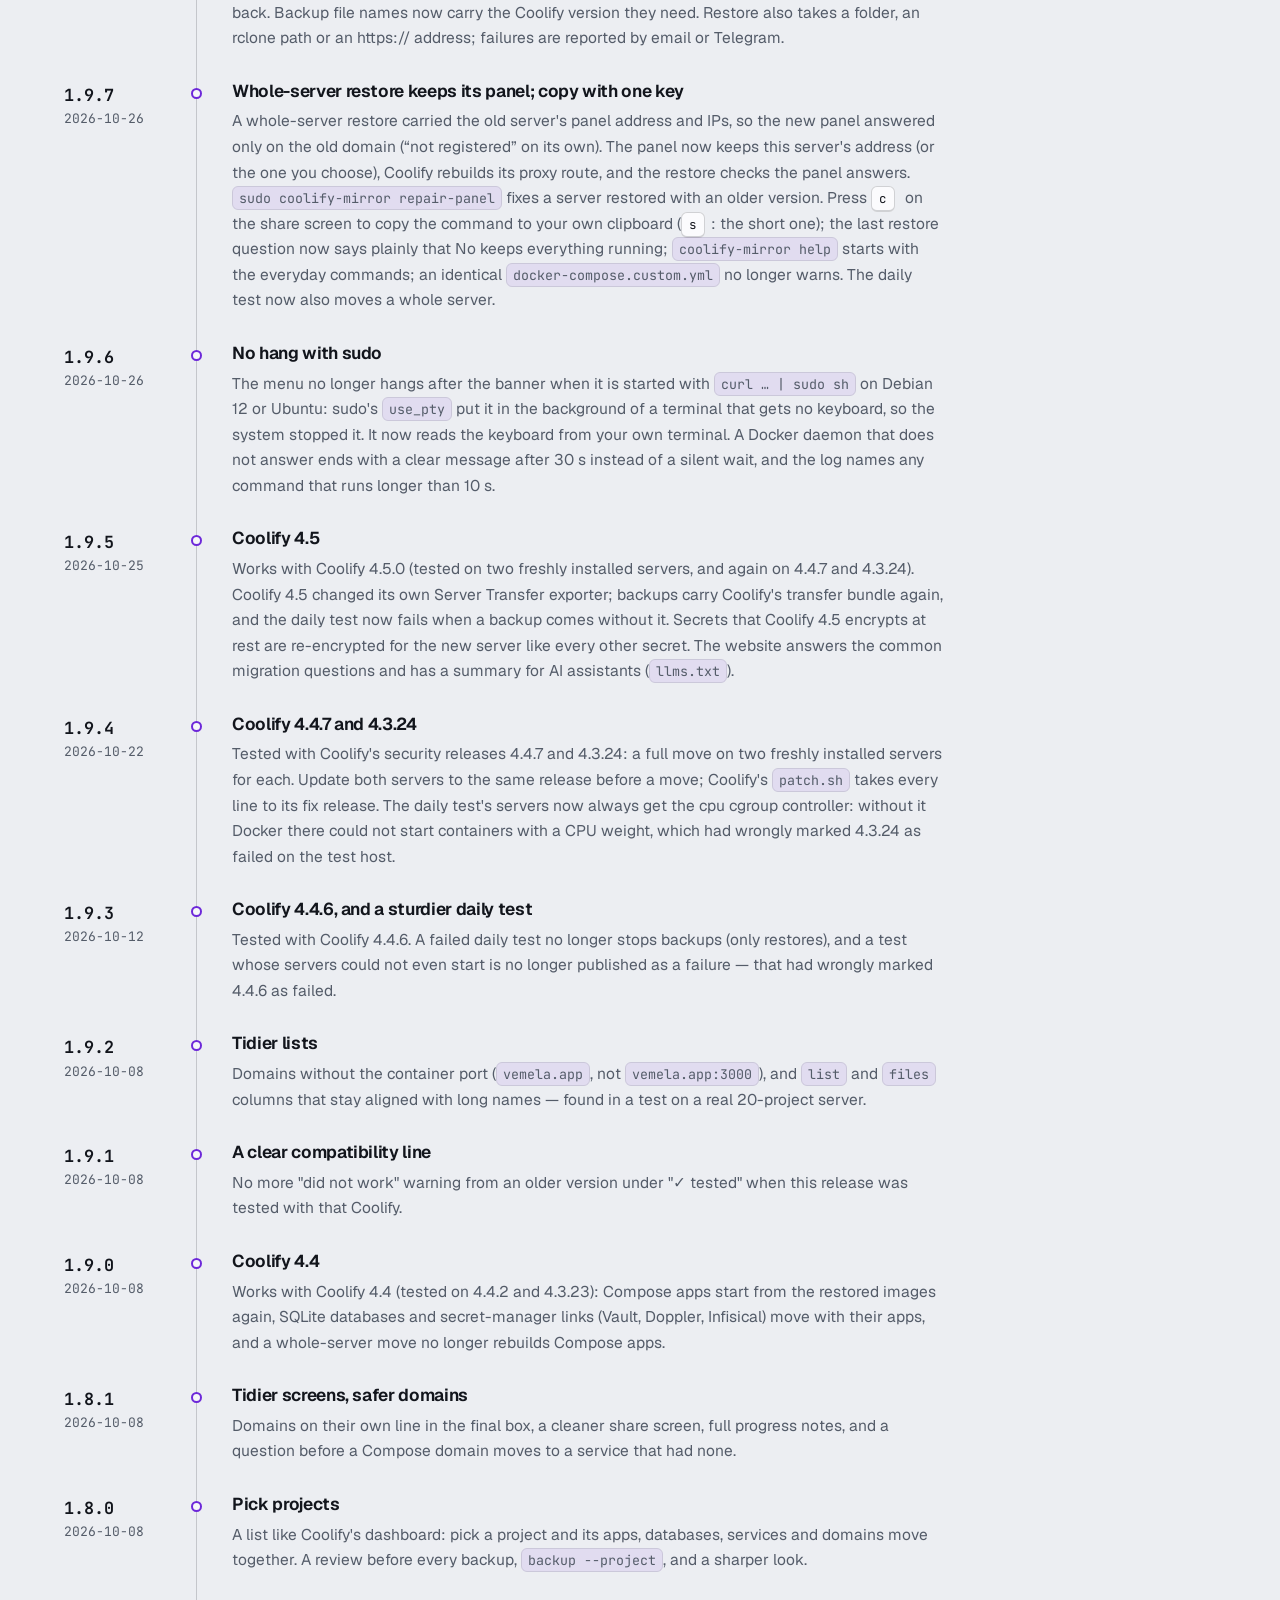
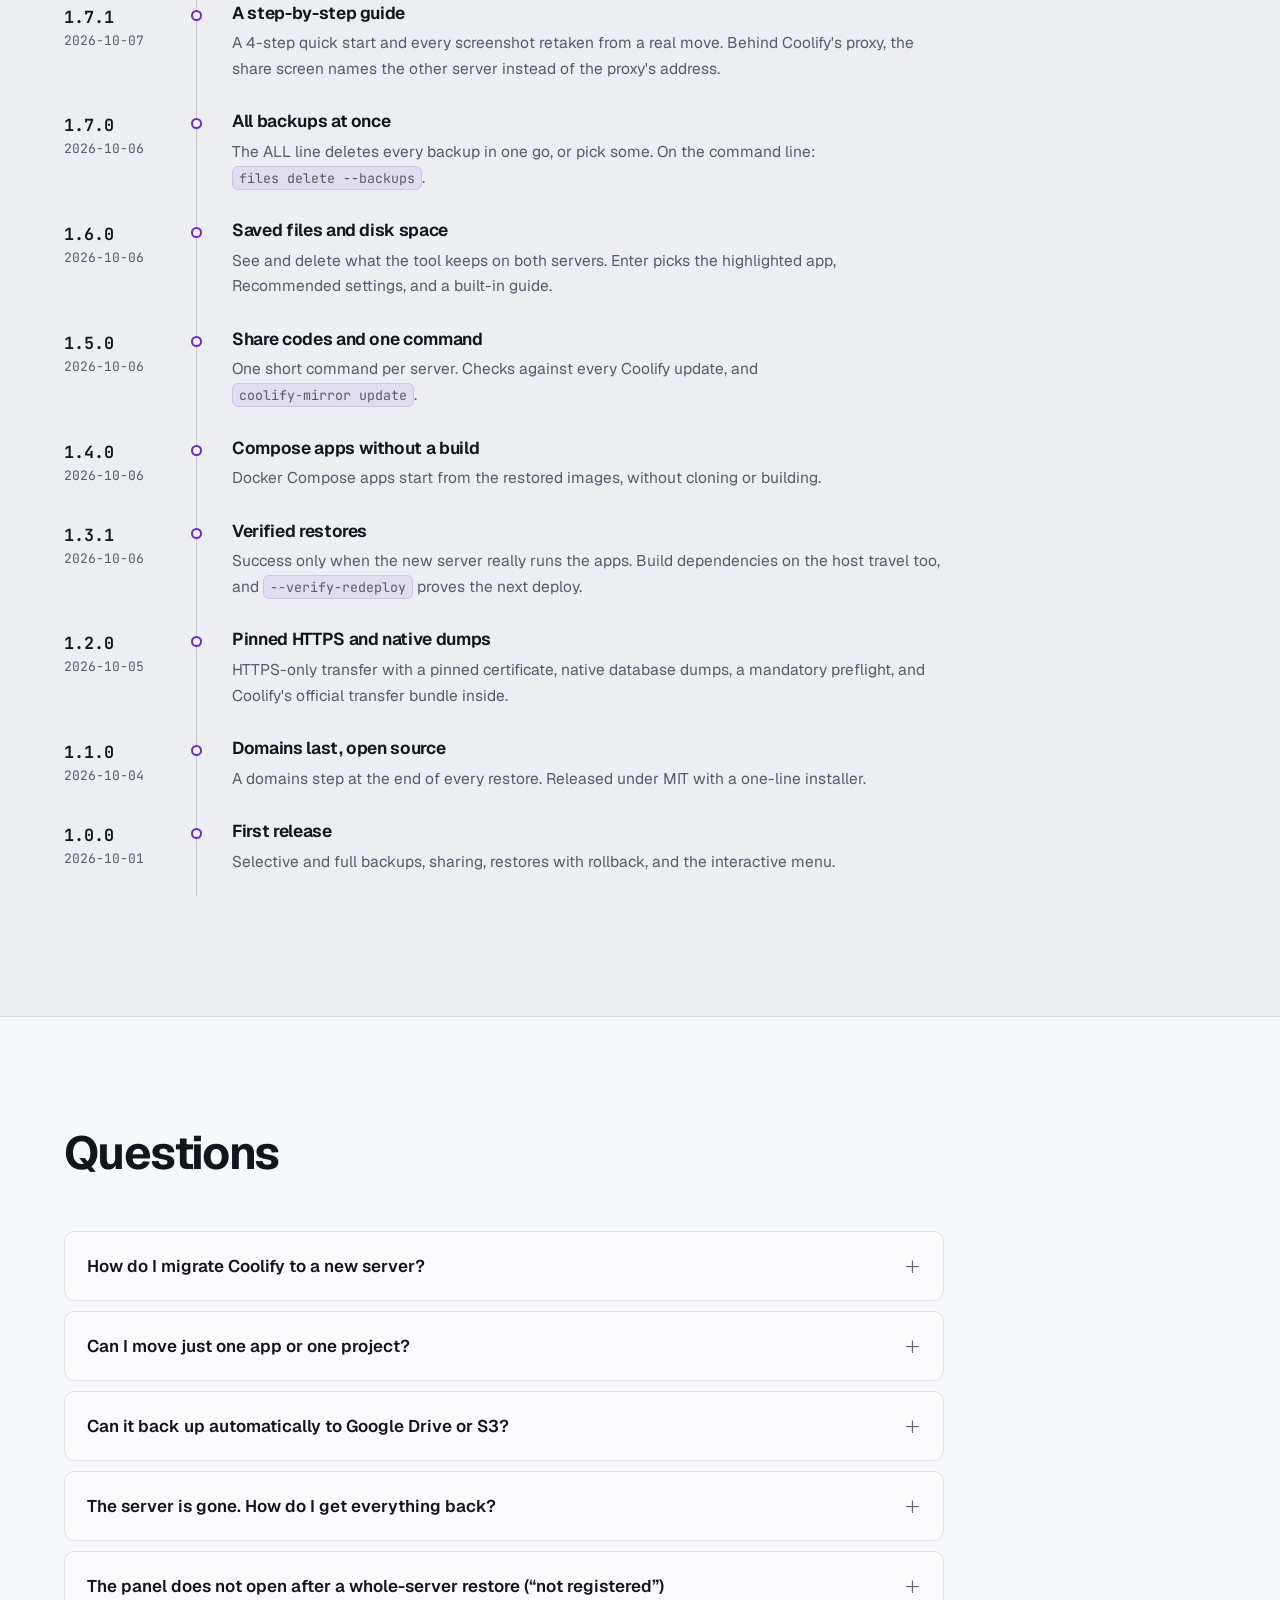
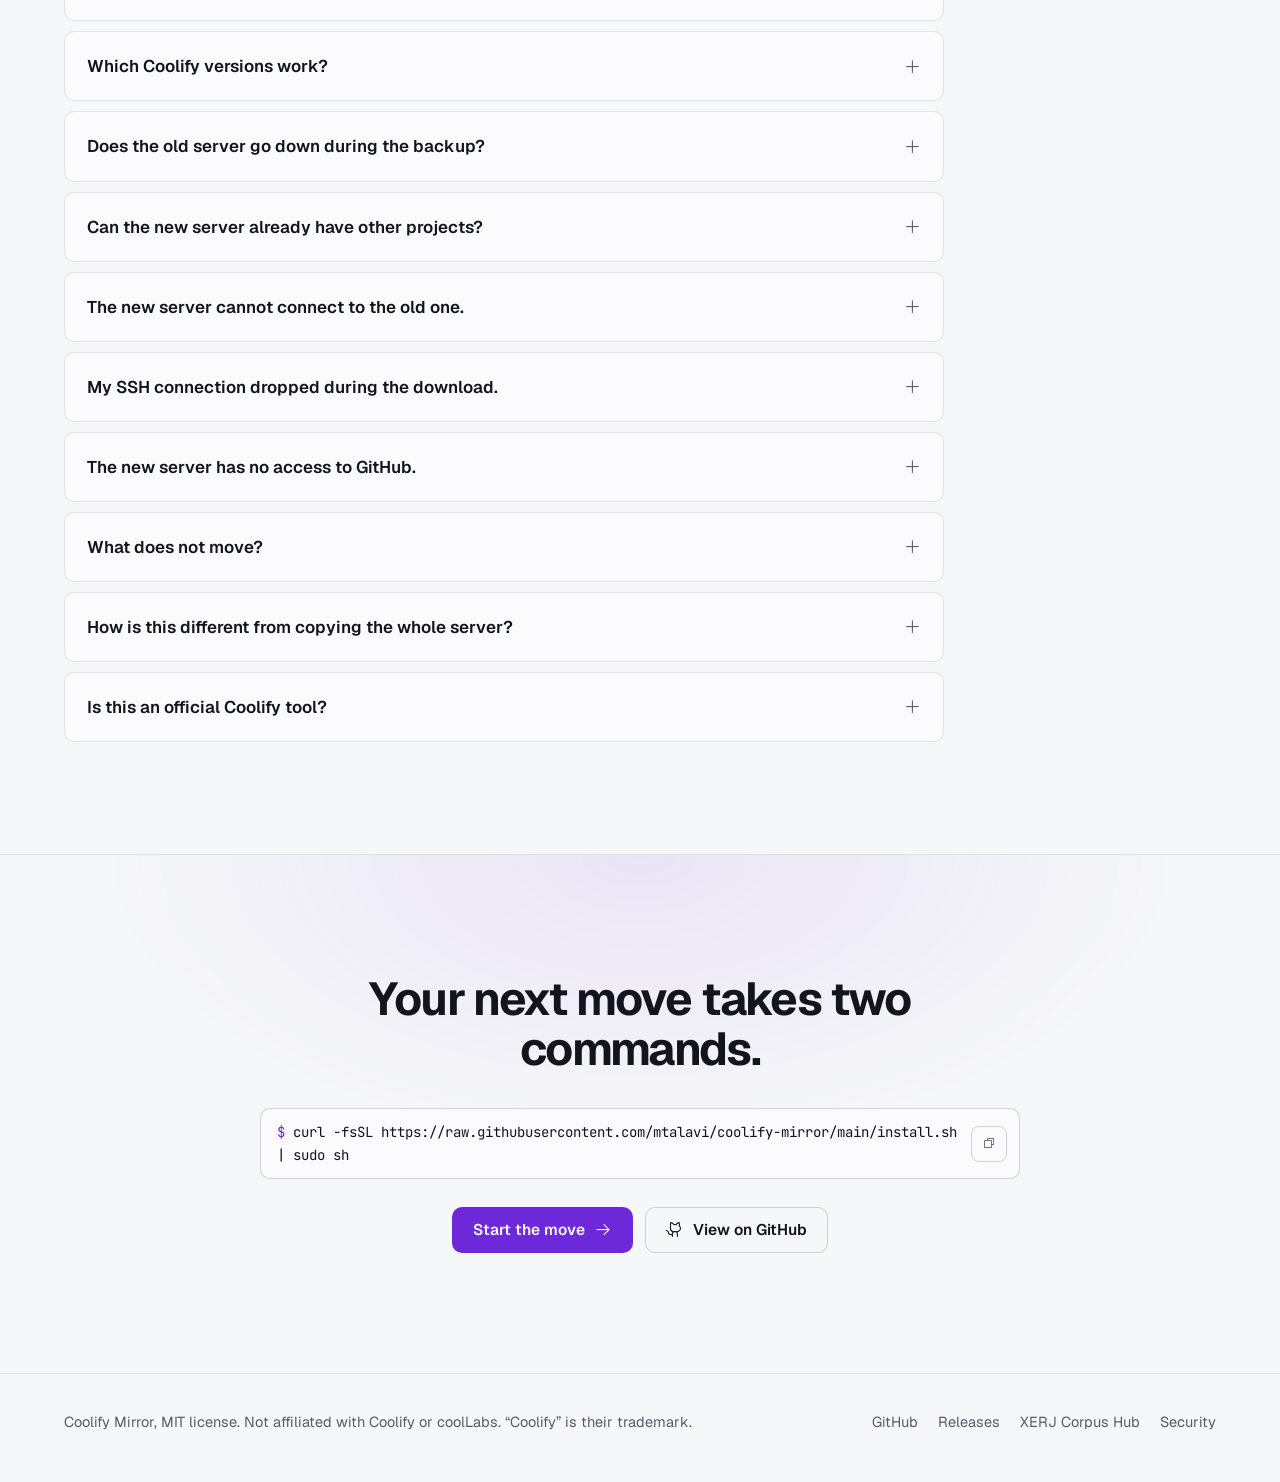
==== commit 0d81ede7: "Document Coolify 4.7.5 compatibility and test coverage" ====
--- a/site/index.html
+++ b/site/index.html
@@ -60,7 +60,7 @@
    "applicationCategory": "DeveloperApplication",
    "applicationSubCategory": "Server migration, backup and restore",
    "operatingSystem": "Linux (amd64, arm64)",
-   "softwareVersion": "1.10.2",
+   "softwareVersion": "1.10.3",
    "softwareRequirements": "Coolify v4.3, v4.4, v4.5, v4.6 or v4.7 (same version on both servers), Linux amd64 or arm64, SSH as root or a sudo user",
    "featureList": [
     "Back up one app, several projects or a whole Coolify server",
@@ -199,7 +199,7 @@
      "name": "Which Coolify versions work?",
      "acceptedAnswer": {
       "@type": "Answer",
-      "text": "Coolify v4.3, v4.4, v4.5, v4.6 and v4.7 (tested with 4.3.23, 4.3.24, 4.4.2, 4.4.6, 4.4.7, 4.5.0, 4.5.1, 4.5.3, 4.6.0, 4.7.0 and 4.7.3), with exactly the same version on both servers. At start the tool says whether this version is tested; every new Coolify release is tested automatically. If the versions differ, it tells you which server to upgrade."
+      "text": "Coolify v4.3, v4.4, v4.5, v4.6 and v4.7 (tested with 4.3.23, 4.3.24, 4.4.2, 4.4.6, 4.4.7, 4.5.0, 4.5.1, 4.5.3, 4.6.0, 4.7.0, 4.7.3 and 4.7.5), with exactly the same version on both servers. At start the tool says whether this version is tested; every new Coolify release is tested automatically. If the versions differ, it tells you which server to upgrade."
      }
     },
     {
@@ -737,6 +737,7 @@
       <p>Every release is on <a href="https://github.com/mtalavi/coolify-mirror/releases">GitHub Releases</a> with its binaries and checksums.</p>
     </div>
     <div class="timeline">
+      <div class="rel"><div><span class="v">1.10.3</span><span class="d">2026-11-15</span></div><div><h3>Coolify 4.7.5 verified</h3><p>Selective migration and full off-site recovery passed on fresh installs. Added checks for a saved IPv6 SFTP endpoint and for a legacy token whose valid grant and paused state survive full recovery. <a href="https://github.com/mtalavi/coolify-mirror/blob/main/docs/testing-4.7.5.md">Read the test report</a>.</p></div></div>
       <div class="rel"><div><span class="v">1.10.2</span><span class="d">2026-11-10</span></div><div><h3>Coolify 4.7.3</h3><p>SFTP destination SSH keys and resource vulnerability settings now travel in selective restores. The real backup and restore lab checks these dependencies, stored host pins and multiline values with trailing newlines. The same menus, backup format and exact-version checks remain. <a href="https://github.com/mtalavi/coolify-mirror/blob/main/docs/testing-4.7.3.md">Read the test report</a>.</p></div></div>
       <div class="rel"><div><span class="v">1.10.1</span><span class="d">2026-11-04</span></div><div><h3>Coolify 4.6.0 verified</h3><p>Selective migration and whole-server recovery from SFTP tested on fresh Coolify 4.6.0 servers. The lab now checks database-content checksums, encrypted HTTPS Git credentials, locked environment variables and scoped API token state. Fixes HTTPS links whose certificate pin starts with <code>+</code>, keeping exact certificate checks. <a href="https://github.com/mtalavi/coolify-mirror/blob/main/docs/testing-4.6.0.md">Read the test report</a>.</p></div></div>
       <div class="rel"><div><span class="v">1.10.0</span><span class="d">2026-10-27</span></div><div><h3>Automatic off-site backups</h3><p>Every night (or from your own script) a whole-server backup goes to Google Drive, S3, SFTP, Dropbox or a folder through rclone, is checked there and only then deleted here; the newest N are kept there and N here. Each backup is also encrypted to a recovery key that is shown once and can be sent to you by email or Telegram, so it opens on any new server: <code>restore gdrive:folder --recovery-key …</code> takes the newest backup and brings the whole server back. Backup file names now carry the Coolify version they need. Restore also takes a folder, an rclone path or an https:// address; failures are reported by email or Telegram.</p></div></div>
@@ -774,7 +775,7 @@
       <details><summary>Can it back up automatically to Google Drive or S3?<i class="ph ph-plus" aria-hidden="true"></i></summary><p>Yes. <code>sudo coolify-mirror schedule add --at 03:30 --full --to gdrive:coolify-backups --keep-remote 7</code> backs up every night, uploads through rclone (Google Drive, S3, SFTP, Dropbox and 70+ more) or to a folder, checks the copy and then deletes it from the server. A failed run is reported by email or Telegram.</p></details>
       <details><summary>The server is gone. How do I get everything back?<i class="ph ph-plus" aria-hidden="true"></i></summary><p>On a new server install the Coolify version written in the backup&rsquo;s name, set up the same rclone destination, and run <code>curl -fsSL https://raw.githubusercontent.com/mtalavi/coolify-mirror/main/install.sh | sudo sh -s restore gdrive:coolify-backups --recovery-key AGE-SECRET-KEY-1…</code>. It restores the newest backup, starts everything and checks every domain.</p></details>
       <details><summary>The panel does not open after a whole-server restore (&ldquo;not registered&rdquo;)<i class="ph ph-plus" aria-hidden="true"></i></summary><p>Versions before 1.9.7 restored the old server&rsquo;s panel address too, so the proxy only knew the old domain. Since 1.9.7 the panel keeps this server&rsquo;s own address and IPs and the restore checks it answers. A server restored earlier: run <code>sudo coolify-mirror repair-panel</code> (add the panel address, or <code>-</code> for none).</p></details>
-      <details><summary>Which Coolify versions work?<i class="ph ph-plus" aria-hidden="true"></i></summary><p>Coolify v4.3, v4.4, v4.5, v4.6 and v4.7 (tested with 4.3.23, 4.3.24, 4.4.2, 4.4.6, 4.4.7, 4.5.0, 4.5.1, 4.5.3, 4.6.0, 4.7.0 and 4.7.3), with exactly the same version on both servers. At start the tool says whether this version is tested; every new Coolify release is tested automatically. If the versions differ, it tells you which server to upgrade.</p></details>
+      <details><summary>Which Coolify versions work?<i class="ph ph-plus" aria-hidden="true"></i></summary><p>Coolify v4.3, v4.4, v4.5, v4.6 and v4.7 (tested with 4.3.23, 4.3.24, 4.4.2, 4.4.6, 4.4.7, 4.5.0, 4.5.1, 4.5.3, 4.6.0, 4.7.0, 4.7.3 and 4.7.5), with exactly the same version on both servers. At start the tool says whether this version is tested; every new Coolify release is tested automatically. If the versions differ, it tells you which server to upgrade.</p></details>
       <details><summary>Does the old server go down during the backup?<i class="ph ph-plus" aria-hidden="true"></i></summary><p>No. With Recommended settings, containers pause only for the seconds their volume copy takes, and databases are dumped while they run. Nothing is deleted on the old server.</p></details>
       <details><summary>Can the new server already have other projects?<i class="ph ph-plus" aria-hidden="true"></i></summary><p>Yes. Backing up apps merges them into the new Coolify and keeps everything that is there. An app that already exists can be restored as a copy or skipped. A whole-server backup only goes onto a fresh, empty Coolify.</p></details>
       <details><summary>The new server cannot connect to the old one.<i class="ph ph-plus" aria-hidden="true"></i></summary><p>Port 443 of the old server is blocked. On the old server press q, choose Share a saved backup, the same backup, then Share a link on port 8123. Allow 8123 in your provider's firewall too, and run the new command it shows.</p></details>
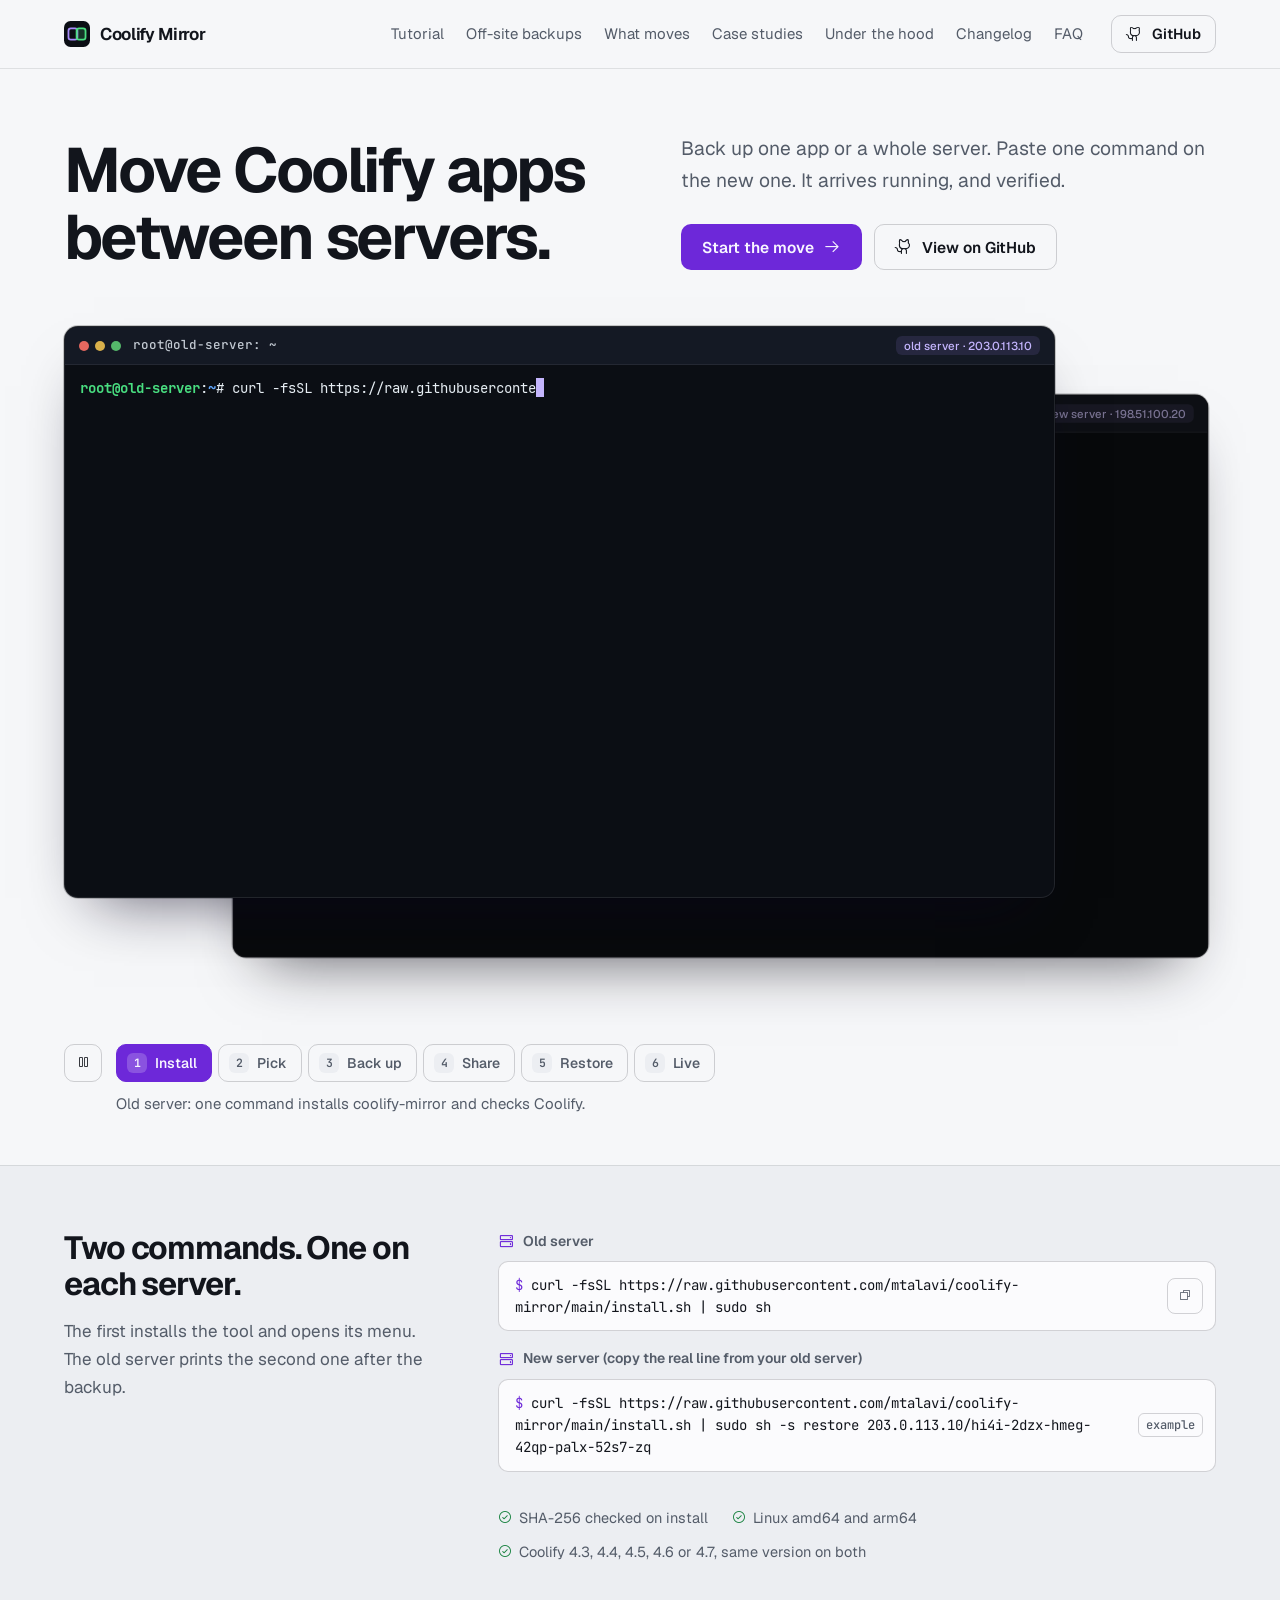
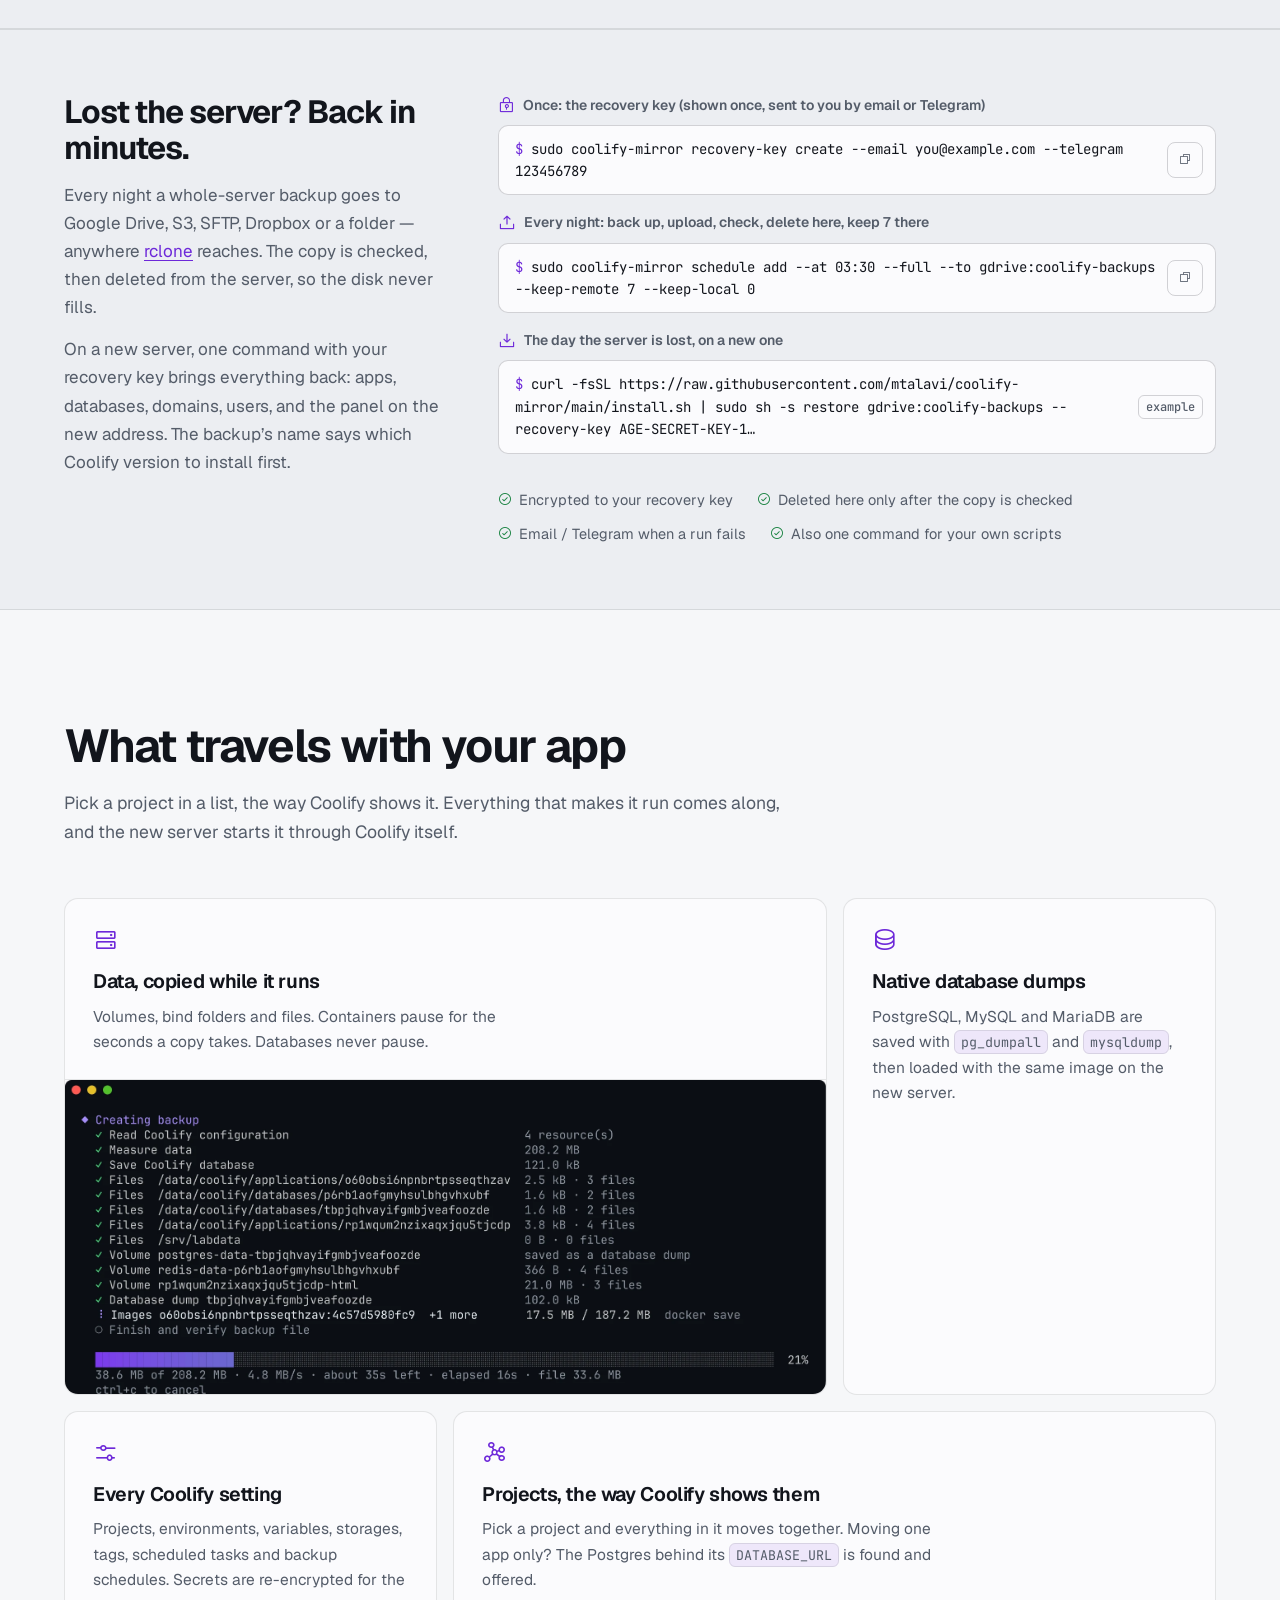
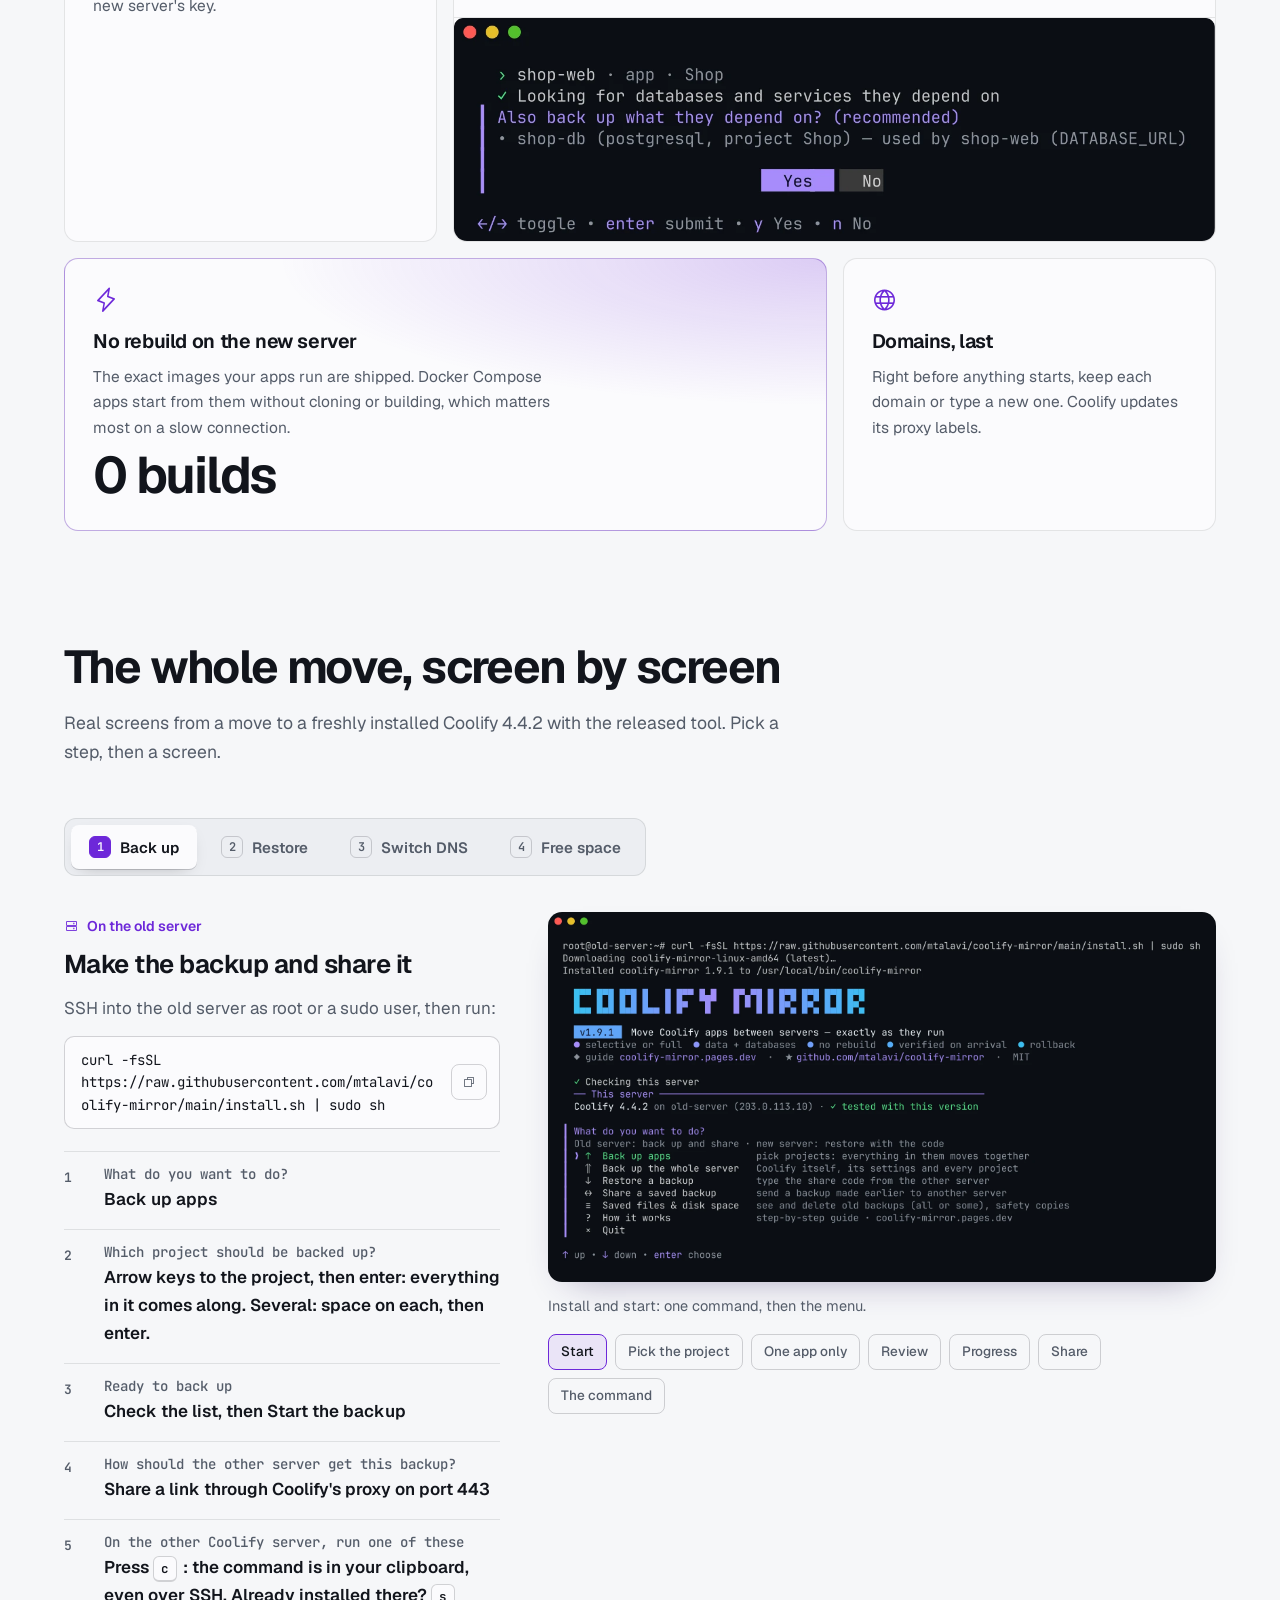
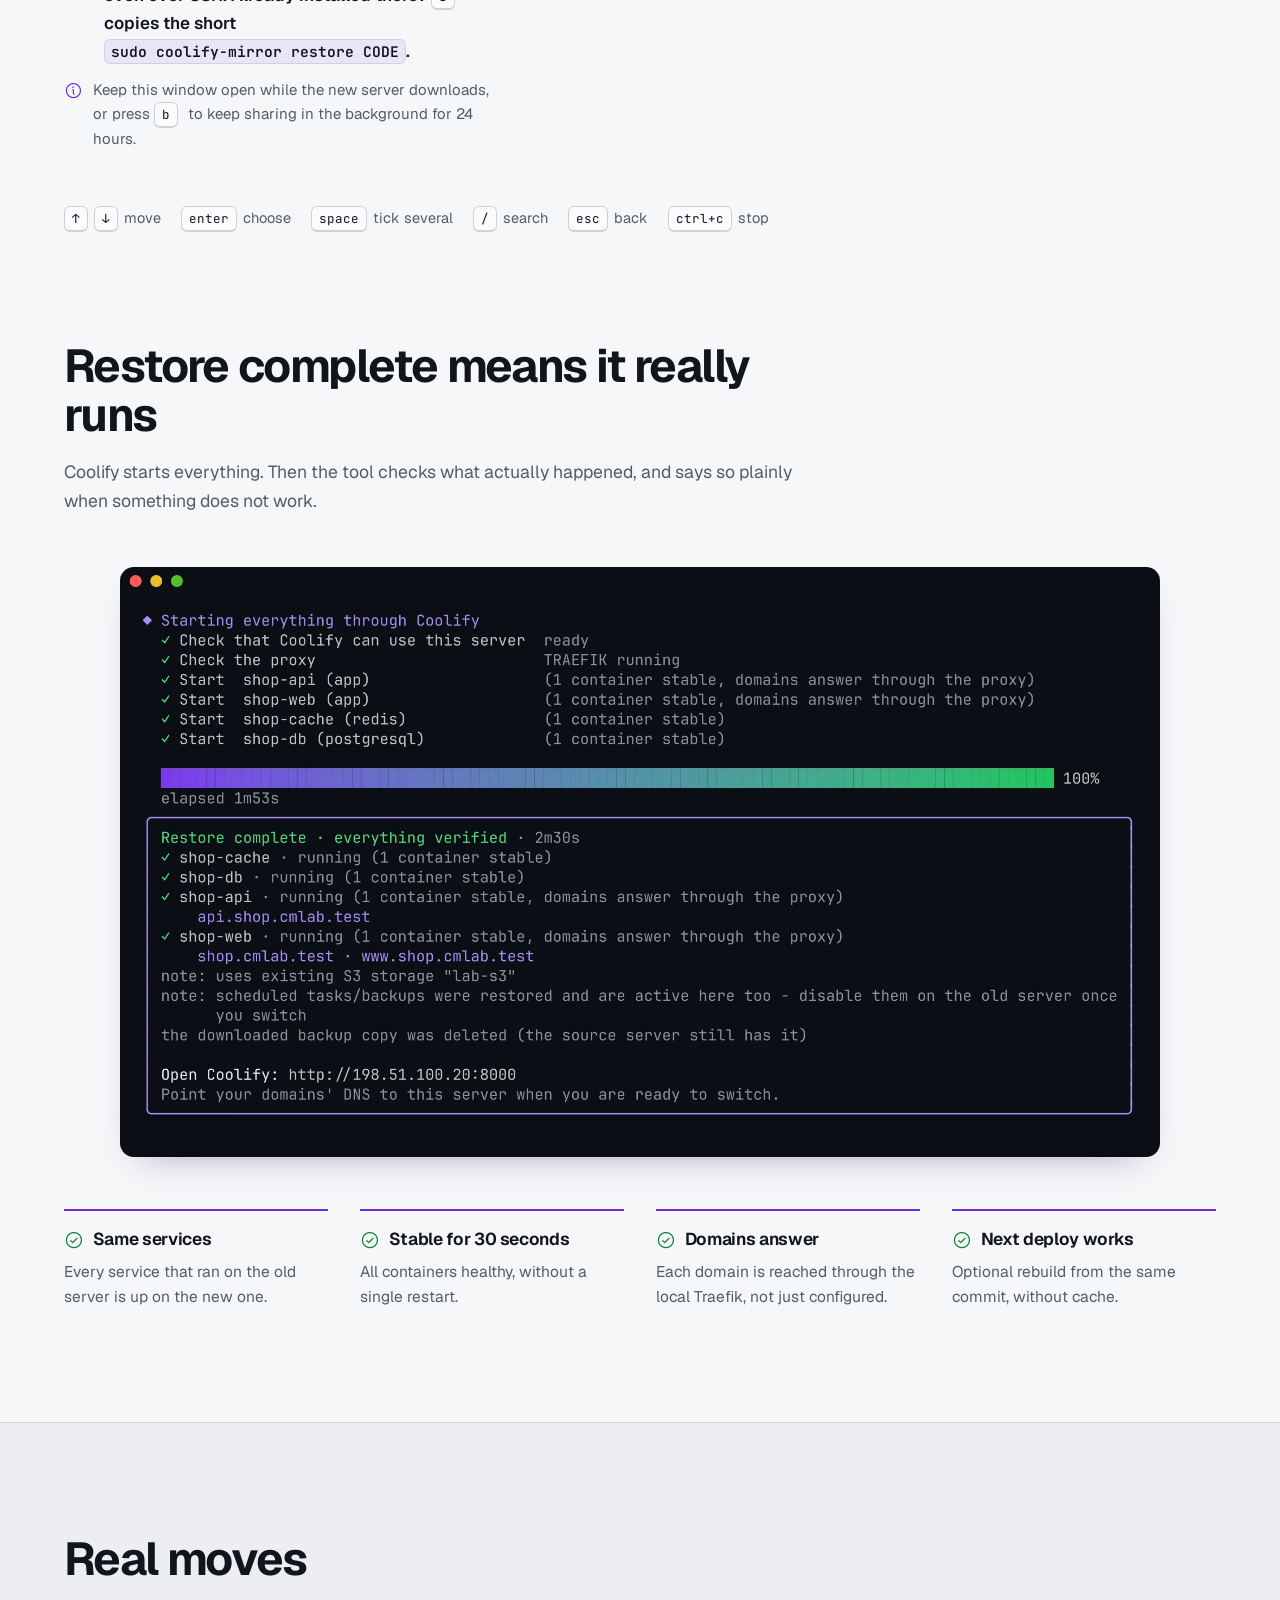
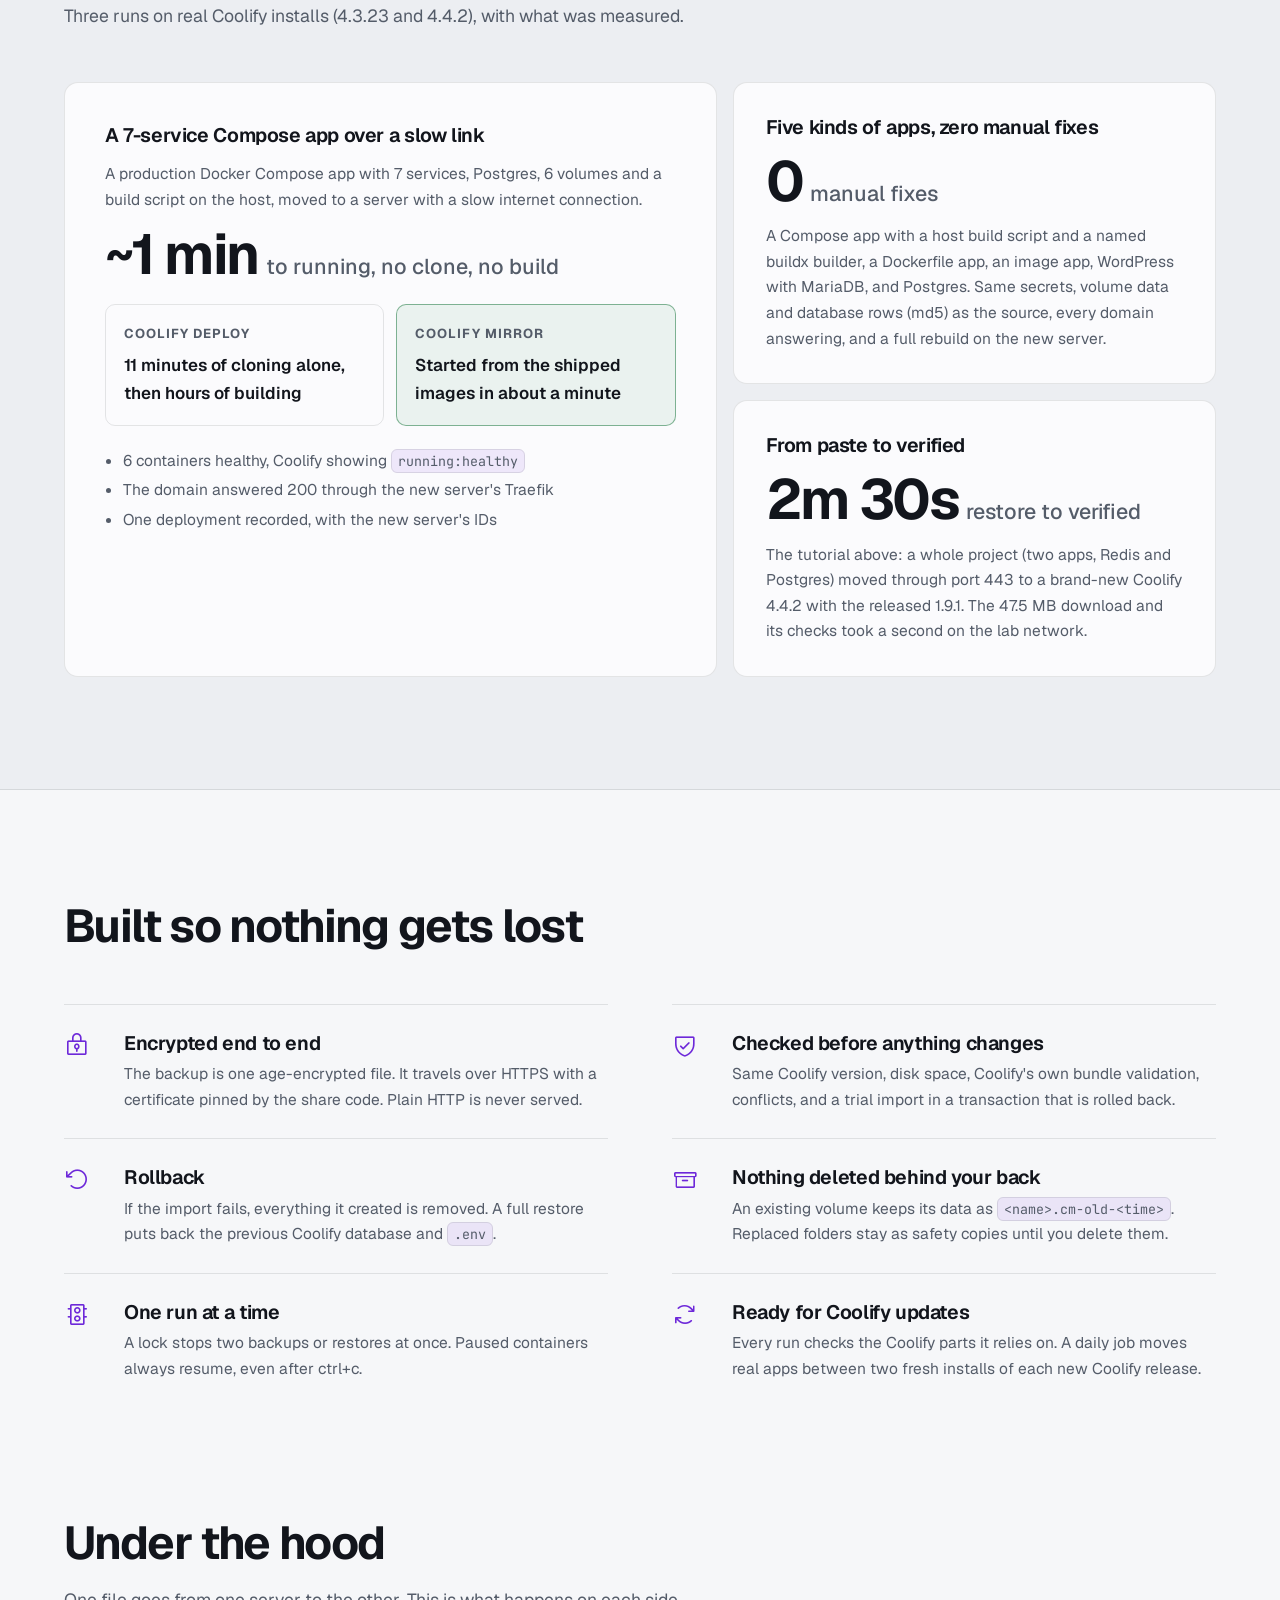
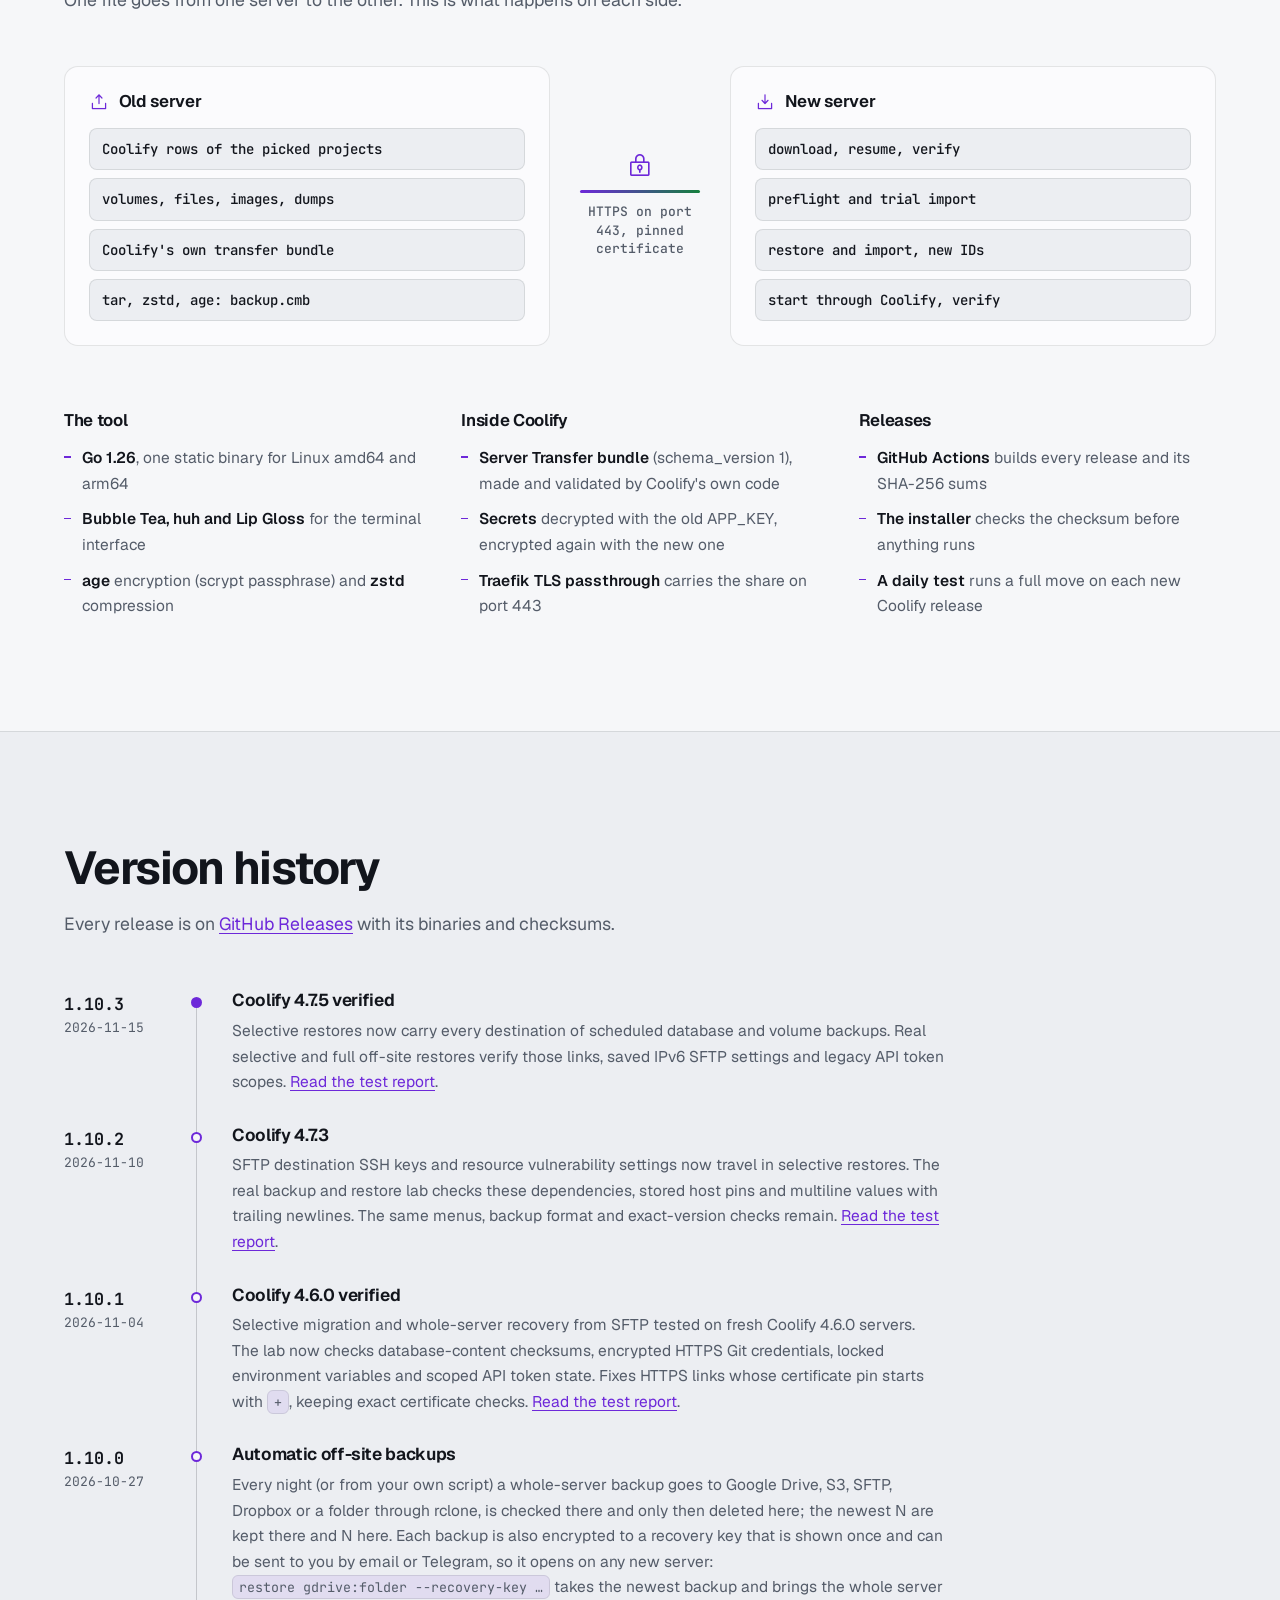
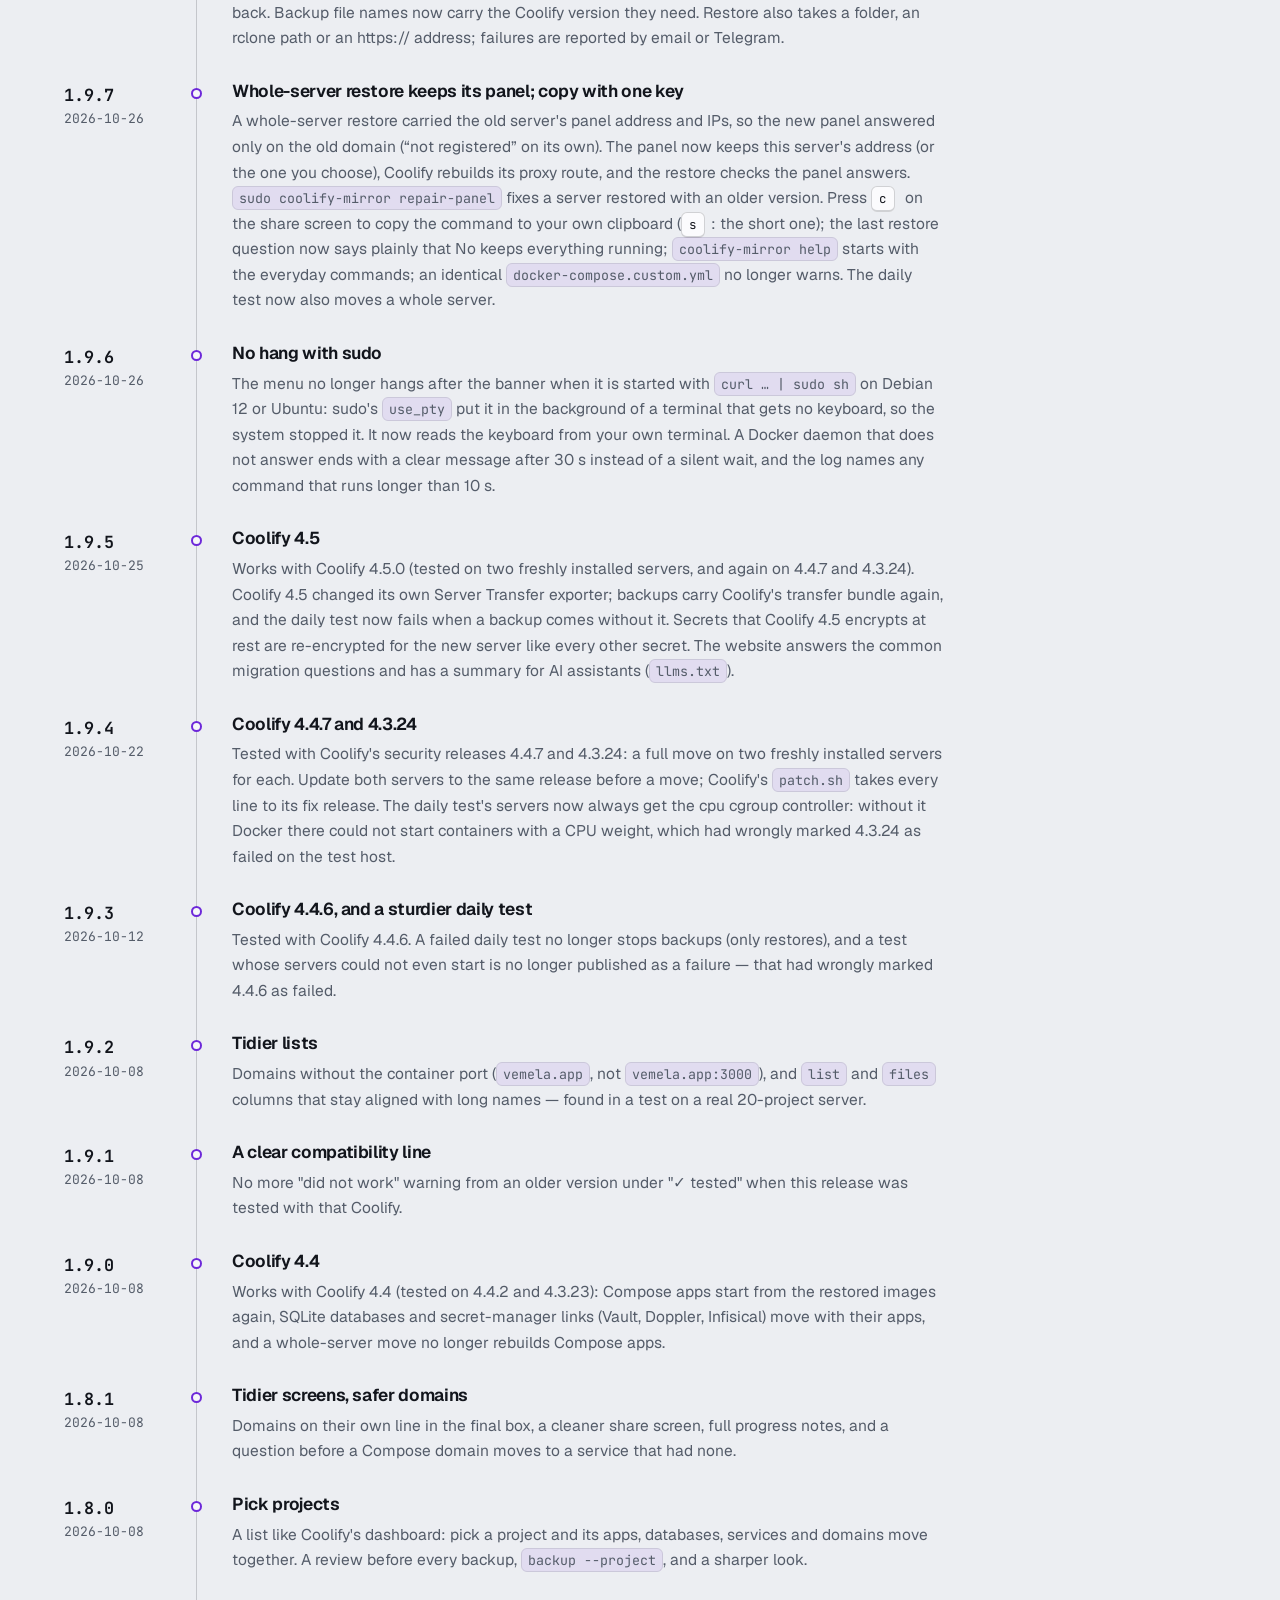
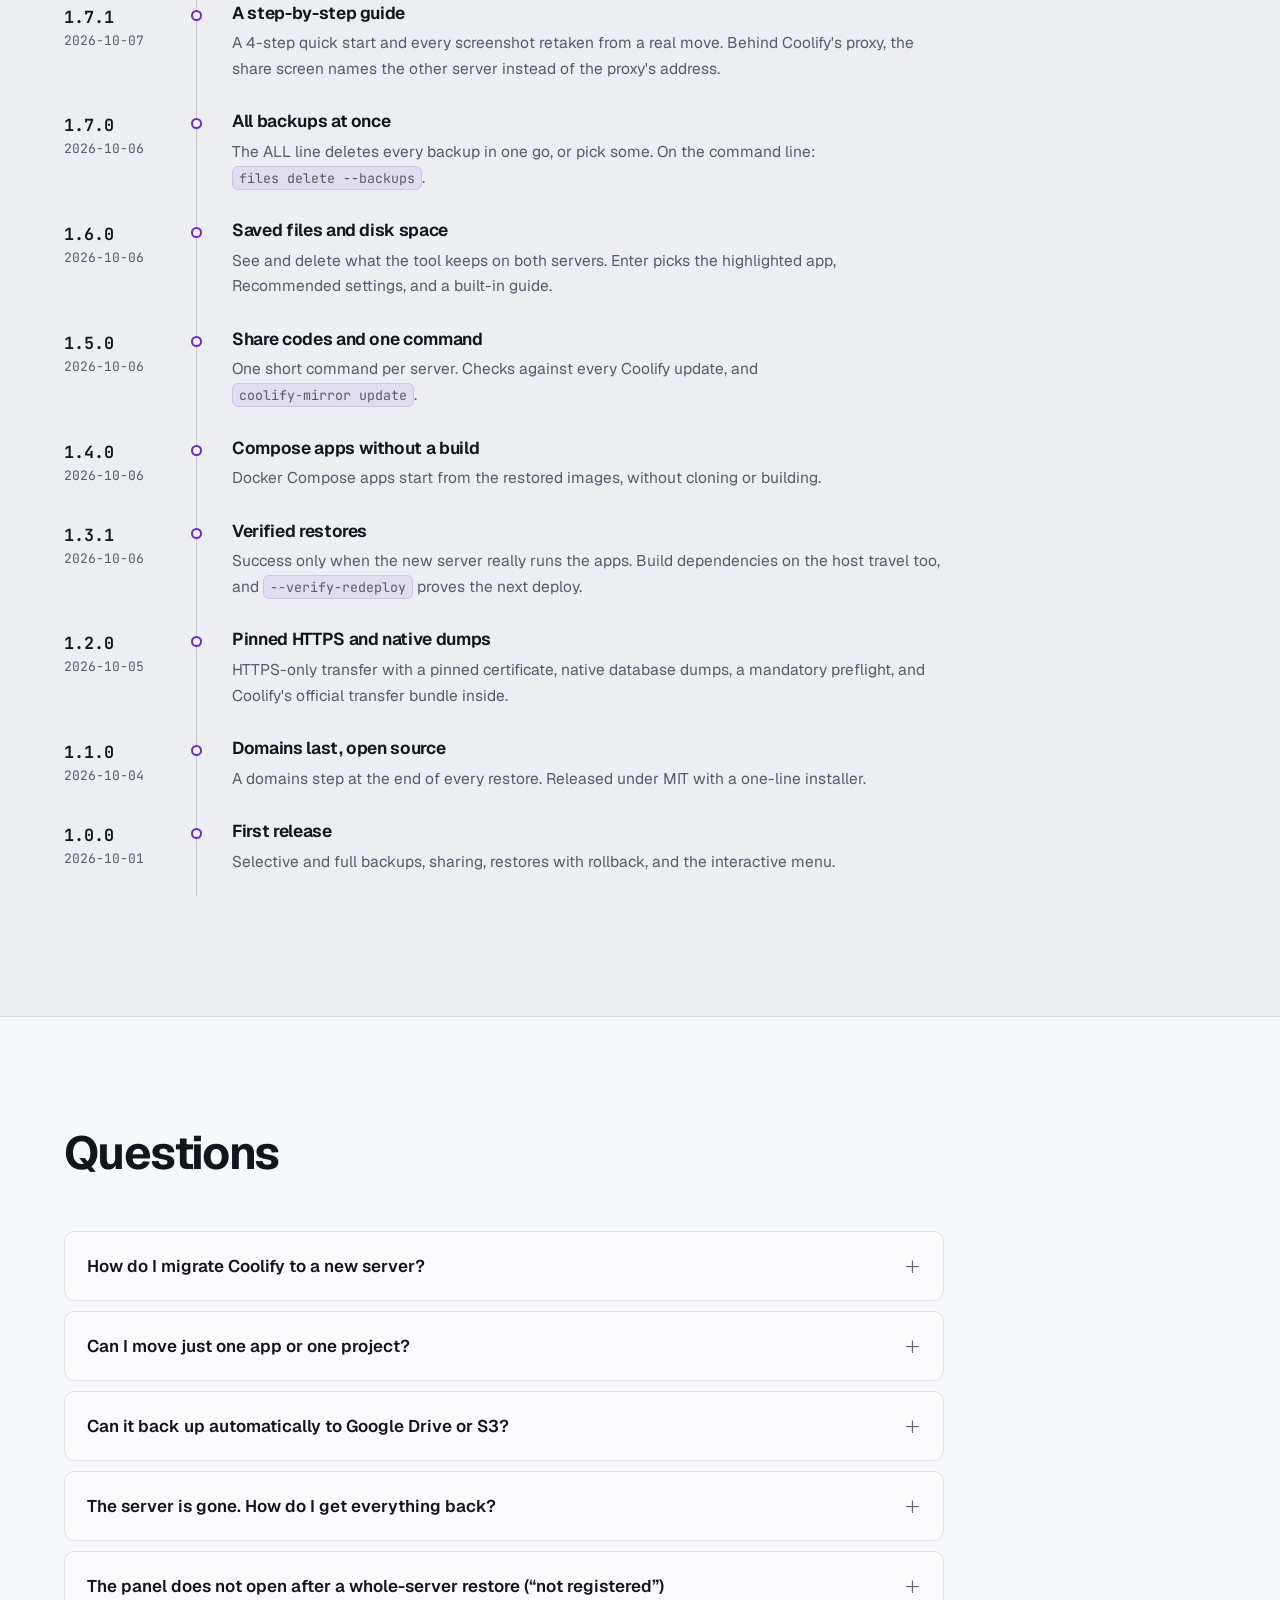
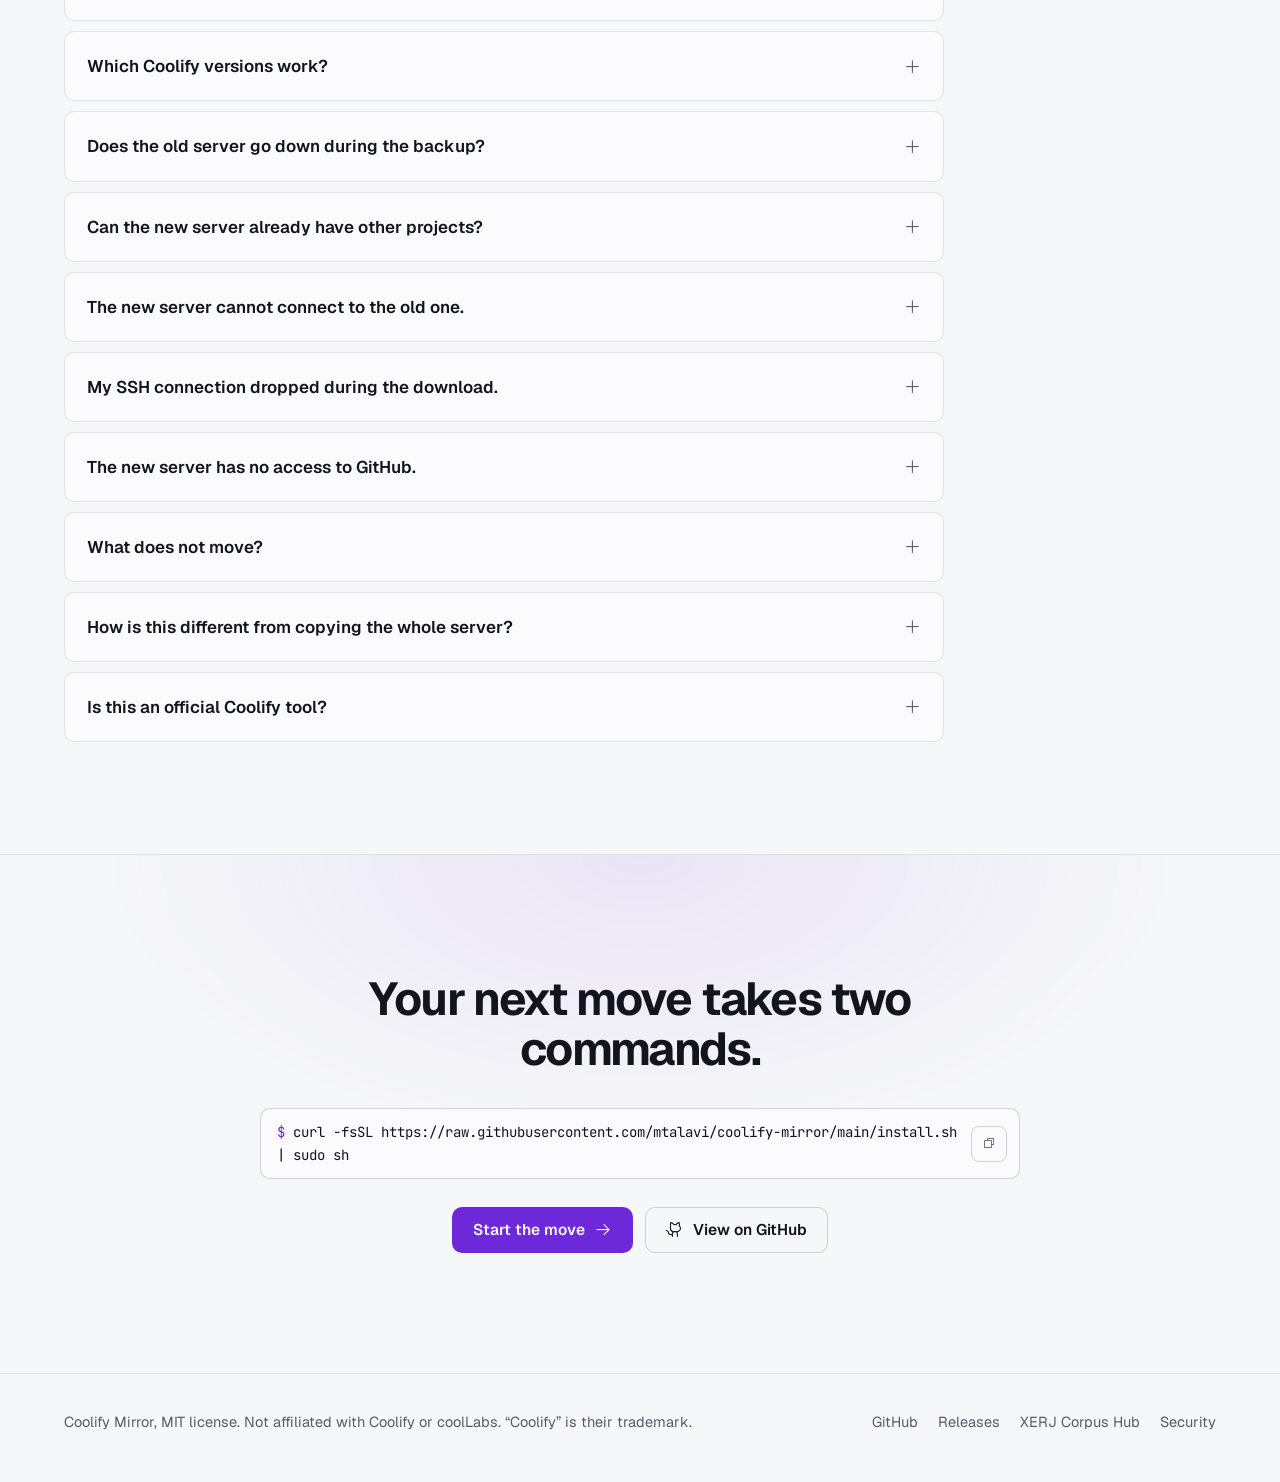
==== commit 6bd71aa2: "Describe multi-destination restore and verify the generated plan" ====
--- a/site/index.html
+++ b/site/index.html
@@ -737,7 +737,7 @@
       <p>Every release is on <a href="https://github.com/mtalavi/coolify-mirror/releases">GitHub Releases</a> with its binaries and checksums.</p>
     </div>
     <div class="timeline">
-      <div class="rel"><div><span class="v">1.10.3</span><span class="d">2026-11-15</span></div><div><h3>Coolify 4.7.5 verified</h3><p>Selective migration and full off-site recovery passed on fresh installs. Added checks for a saved IPv6 SFTP endpoint and for a legacy token whose valid grant and paused state survive full recovery. <a href="https://github.com/mtalavi/coolify-mirror/blob/main/docs/testing-4.7.5.md">Read the test report</a>.</p></div></div>
+      <div class="rel"><div><span class="v">1.10.3</span><span class="d">2026-11-15</span></div><div><h3>Coolify 4.7.5 verified</h3><p>Selective restores now carry every destination of scheduled database and volume backups. Real selective and full off-site restores verify those links, saved IPv6 SFTP settings and legacy API token scopes. <a href="https://github.com/mtalavi/coolify-mirror/blob/main/docs/testing-4.7.5.md">Read the test report</a>.</p></div></div>
       <div class="rel"><div><span class="v">1.10.2</span><span class="d">2026-11-10</span></div><div><h3>Coolify 4.7.3</h3><p>SFTP destination SSH keys and resource vulnerability settings now travel in selective restores. The real backup and restore lab checks these dependencies, stored host pins and multiline values with trailing newlines. The same menus, backup format and exact-version checks remain. <a href="https://github.com/mtalavi/coolify-mirror/blob/main/docs/testing-4.7.3.md">Read the test report</a>.</p></div></div>
       <div class="rel"><div><span class="v">1.10.1</span><span class="d">2026-11-04</span></div><div><h3>Coolify 4.6.0 verified</h3><p>Selective migration and whole-server recovery from SFTP tested on fresh Coolify 4.6.0 servers. The lab now checks database-content checksums, encrypted HTTPS Git credentials, locked environment variables and scoped API token state. Fixes HTTPS links whose certificate pin starts with <code>+</code>, keeping exact certificate checks. <a href="https://github.com/mtalavi/coolify-mirror/blob/main/docs/testing-4.6.0.md">Read the test report</a>.</p></div></div>
       <div class="rel"><div><span class="v">1.10.0</span><span class="d">2026-10-27</span></div><div><h3>Automatic off-site backups</h3><p>Every night (or from your own script) a whole-server backup goes to Google Drive, S3, SFTP, Dropbox or a folder through rclone, is checked there and only then deleted here; the newest N are kept there and N here. Each backup is also encrypted to a recovery key that is shown once and can be sent to you by email or Telegram, so it opens on any new server: <code>restore gdrive:folder --recovery-key …</code> takes the newest backup and brings the whole server back. Backup file names now carry the Coolify version they need. Restore also takes a folder, an rclone path or an https:// address; failures are reported by email or Telegram.</p></div></div>
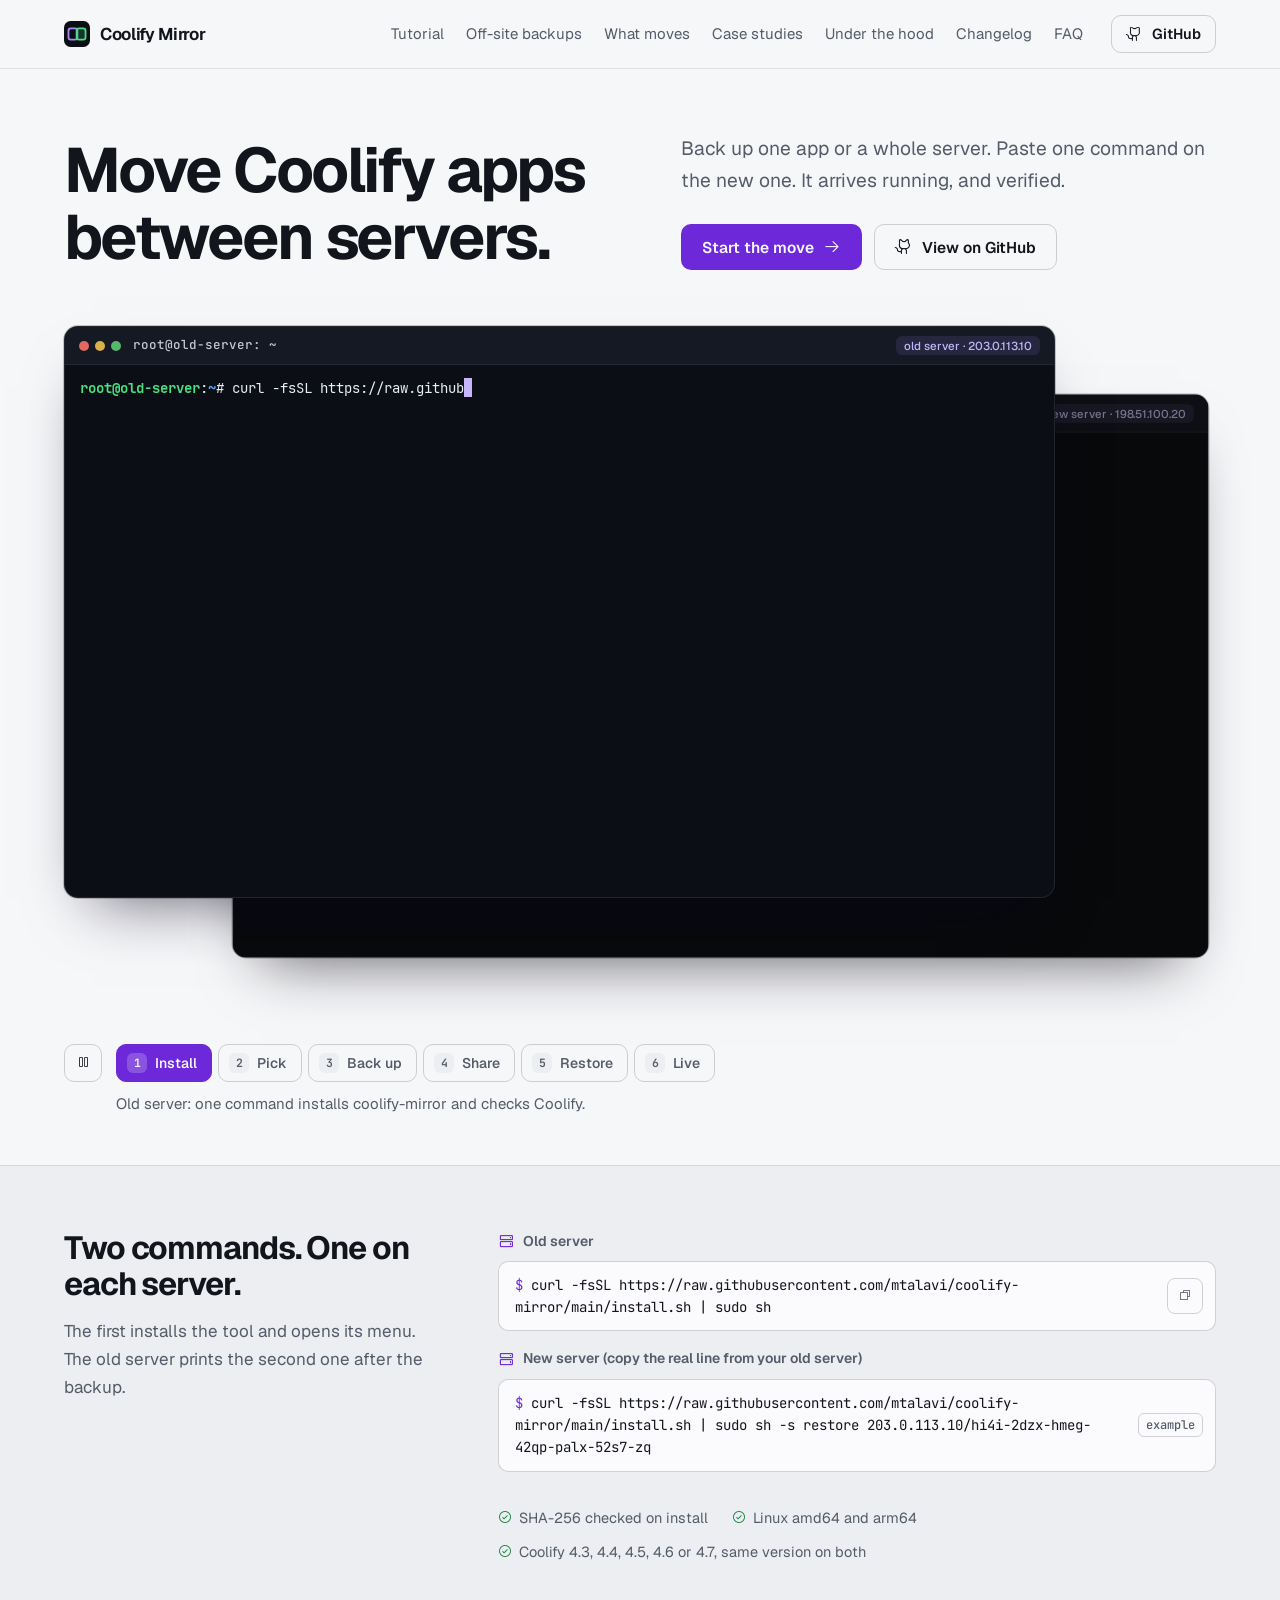
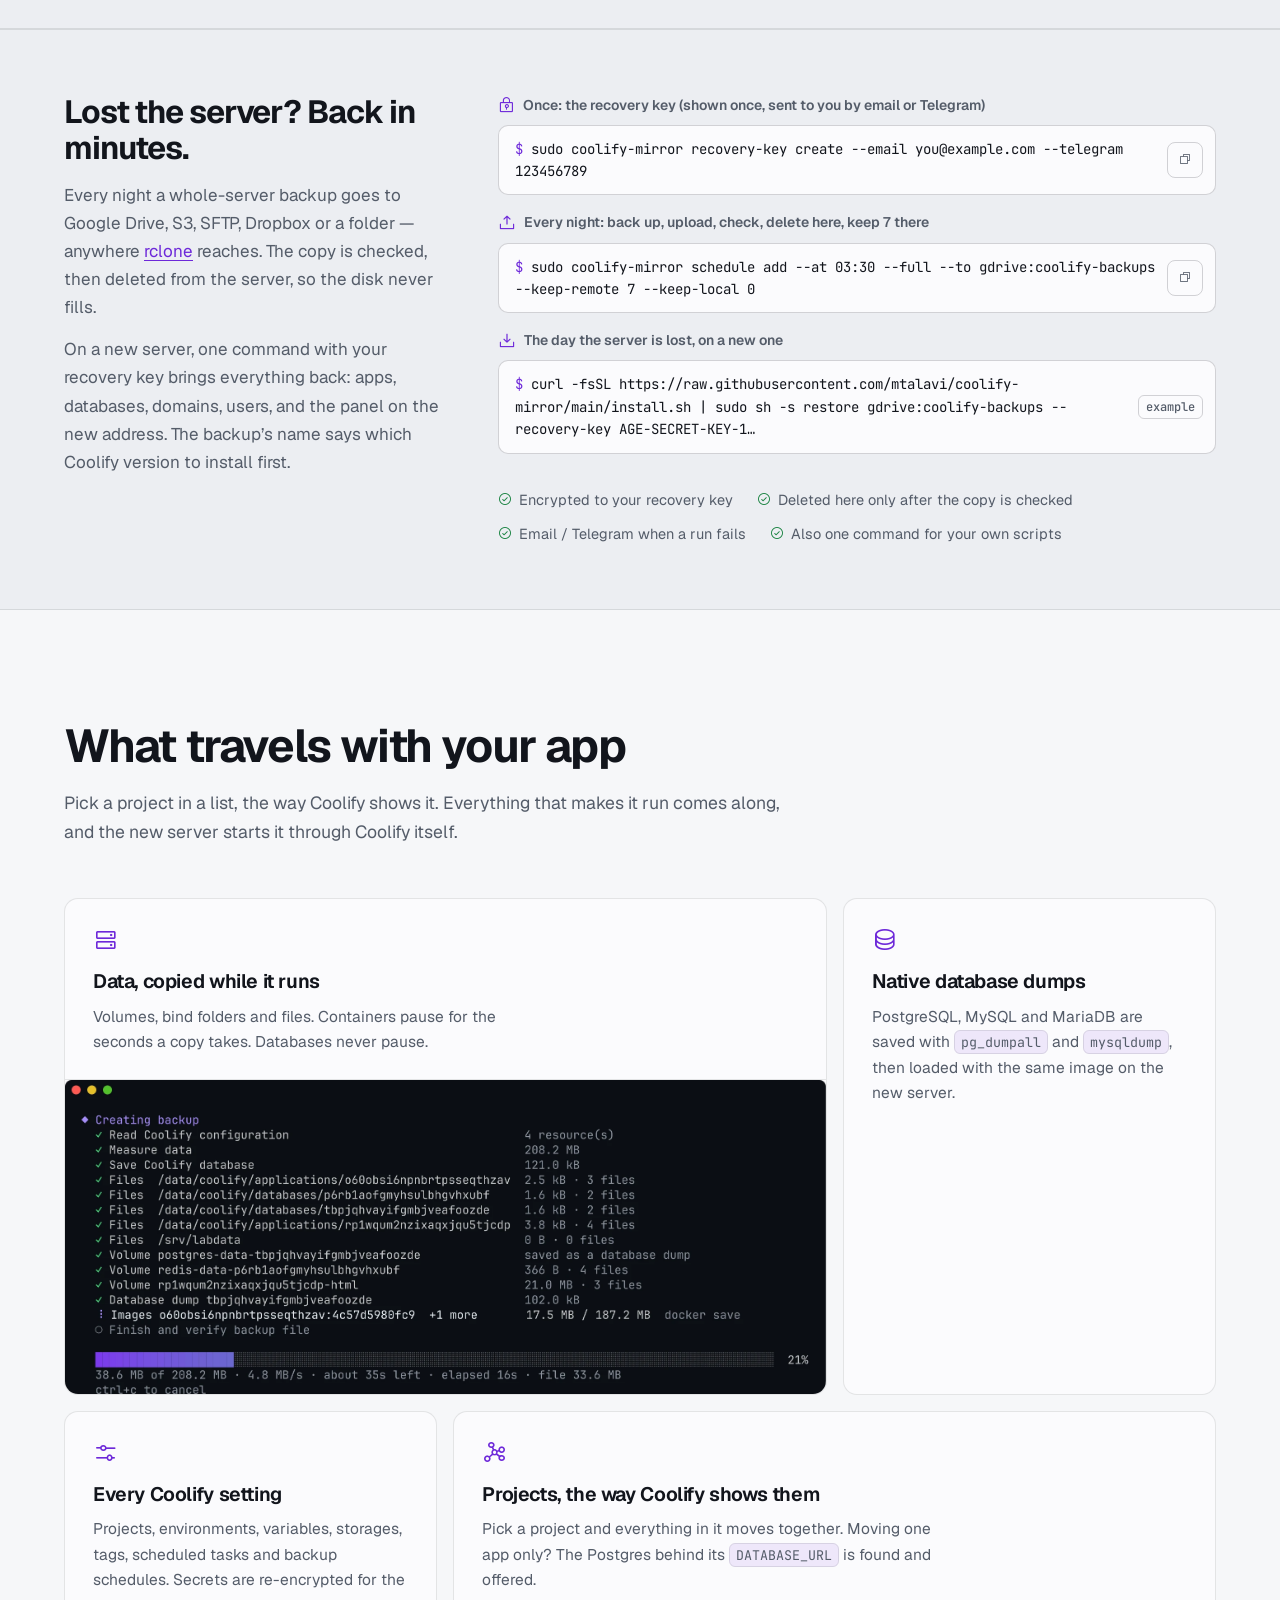
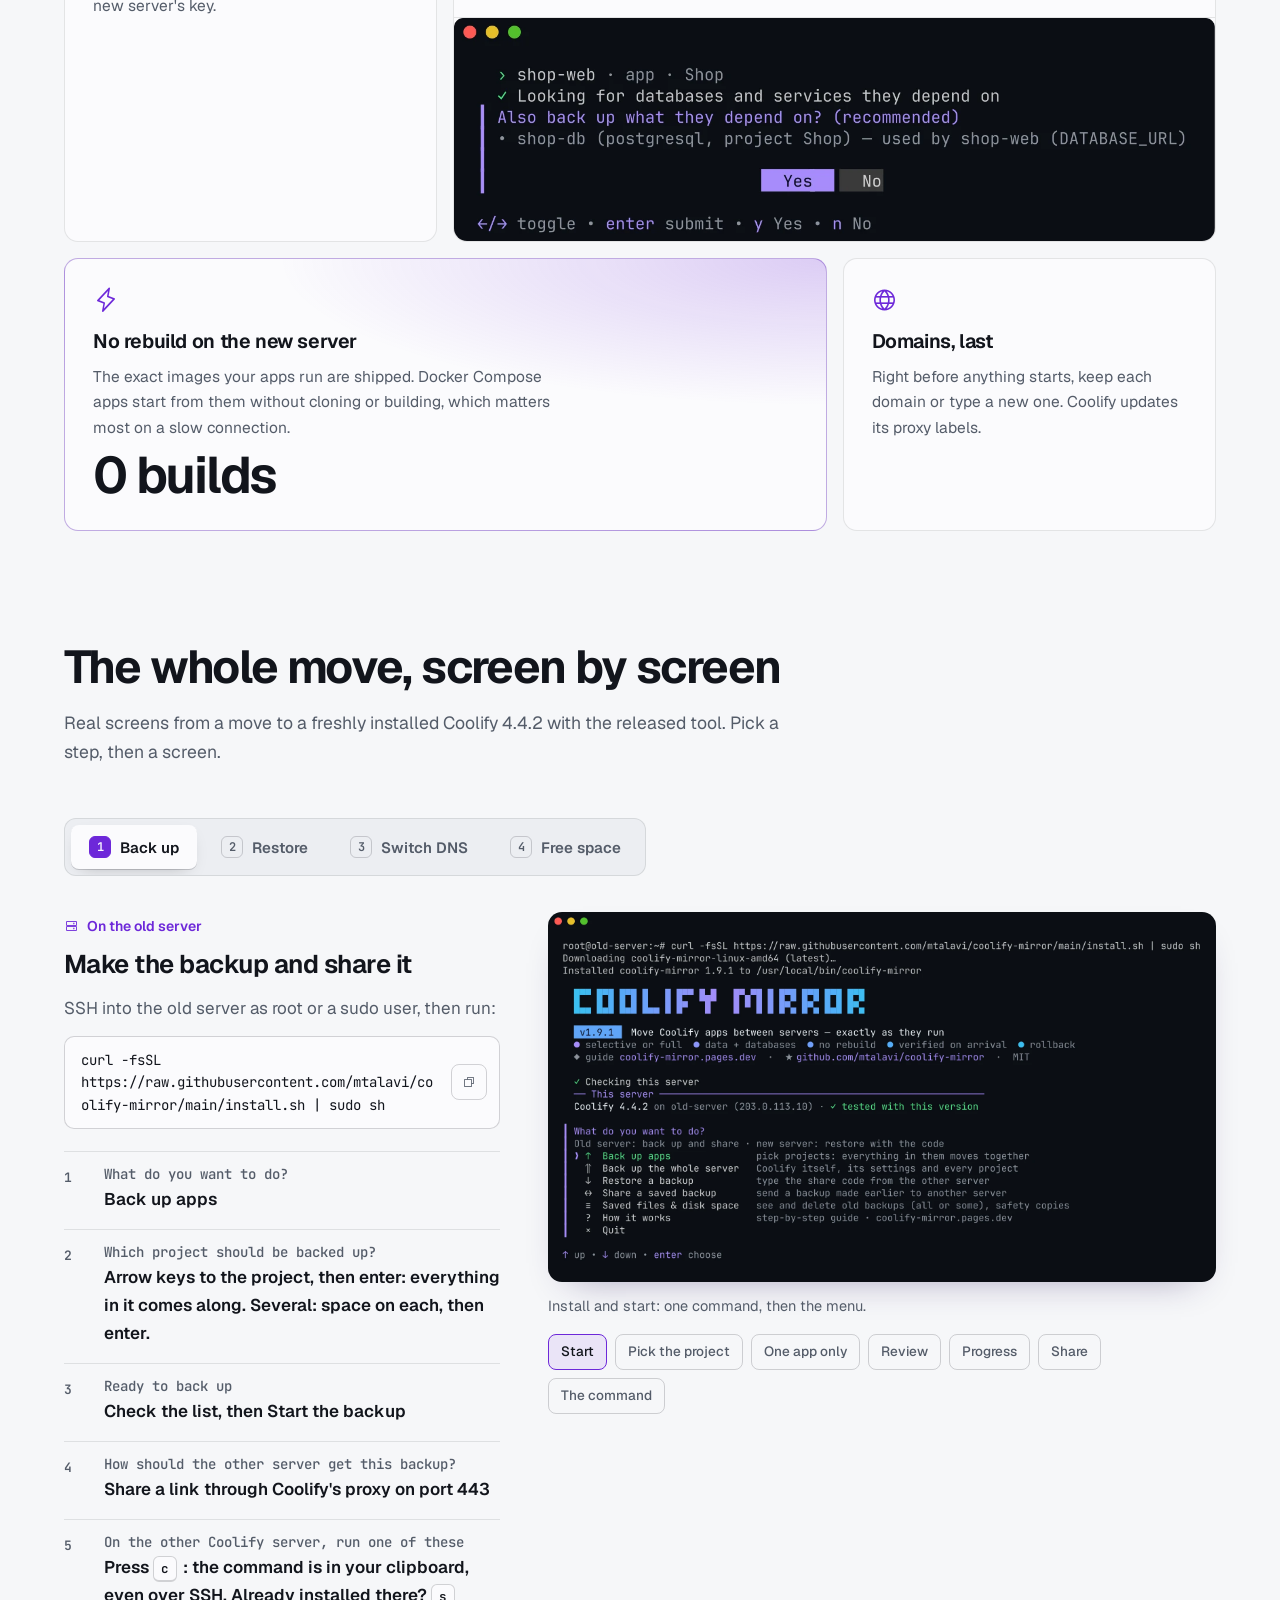
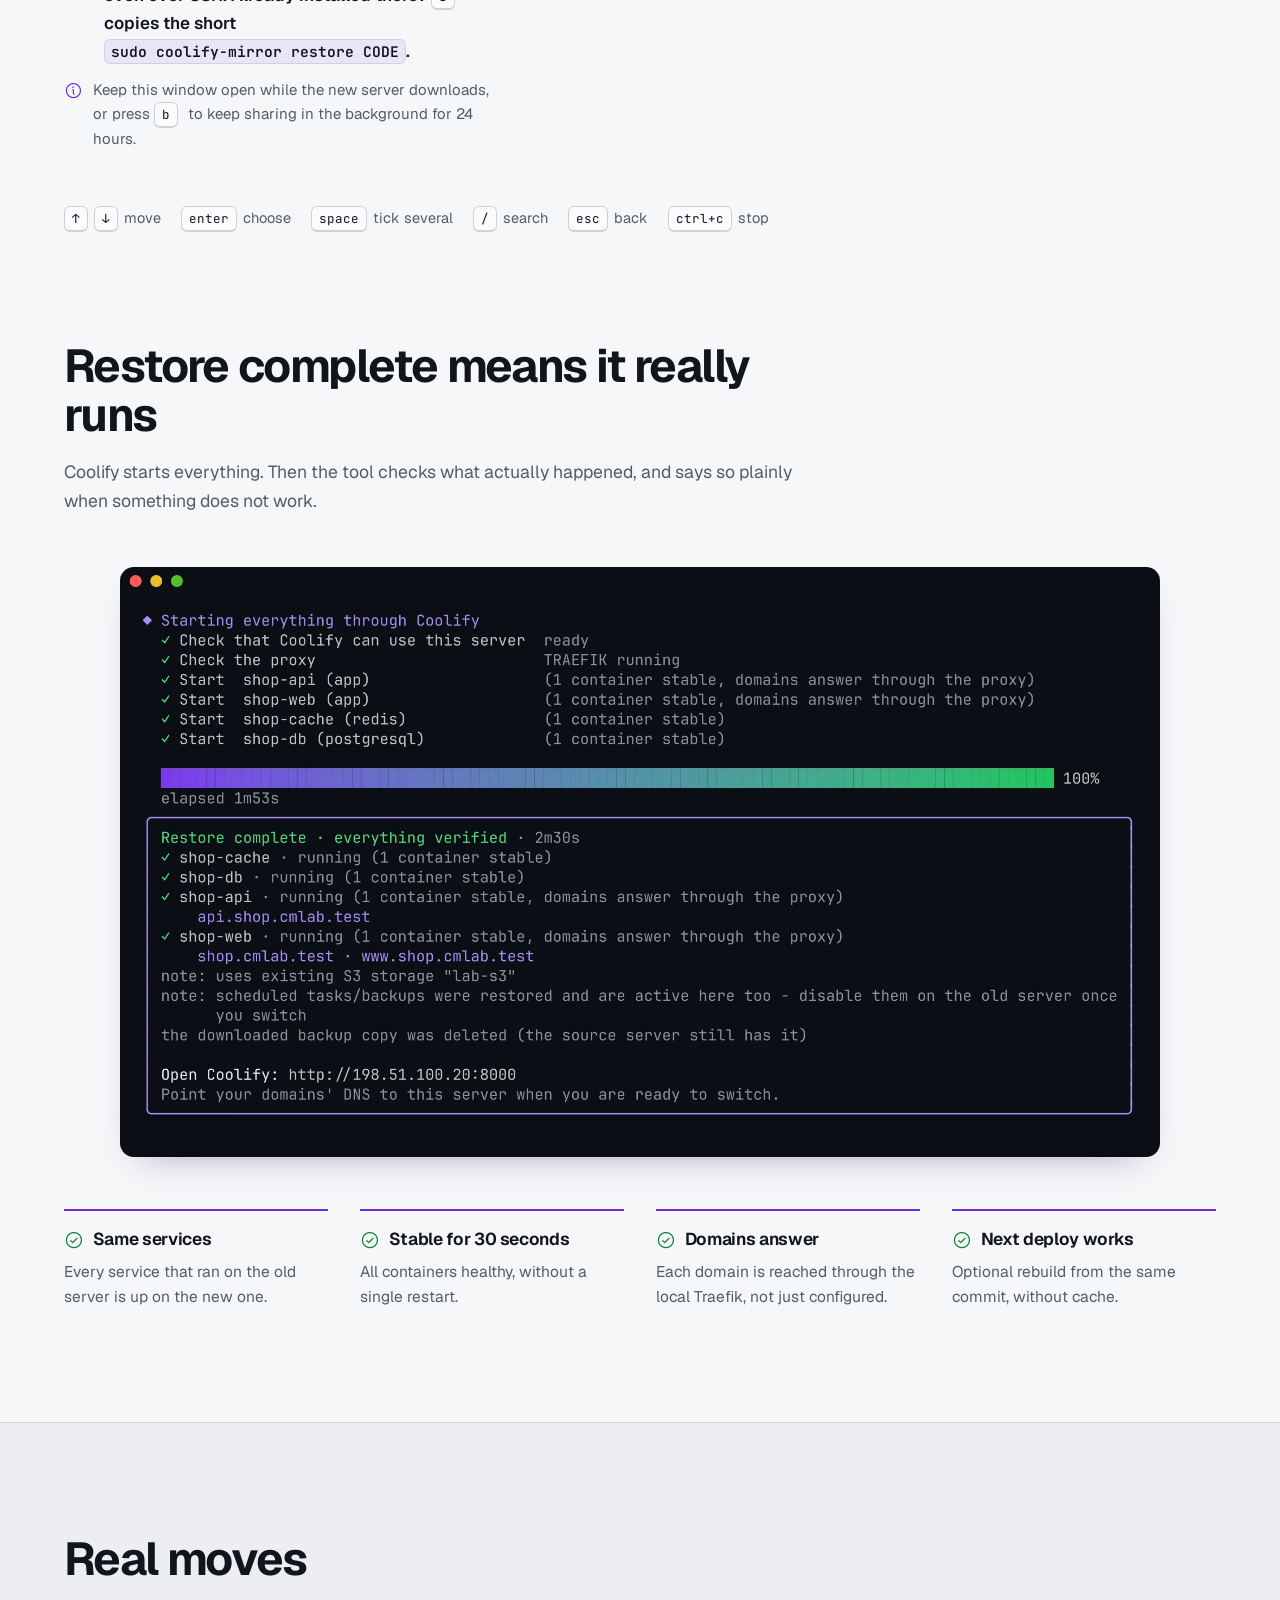
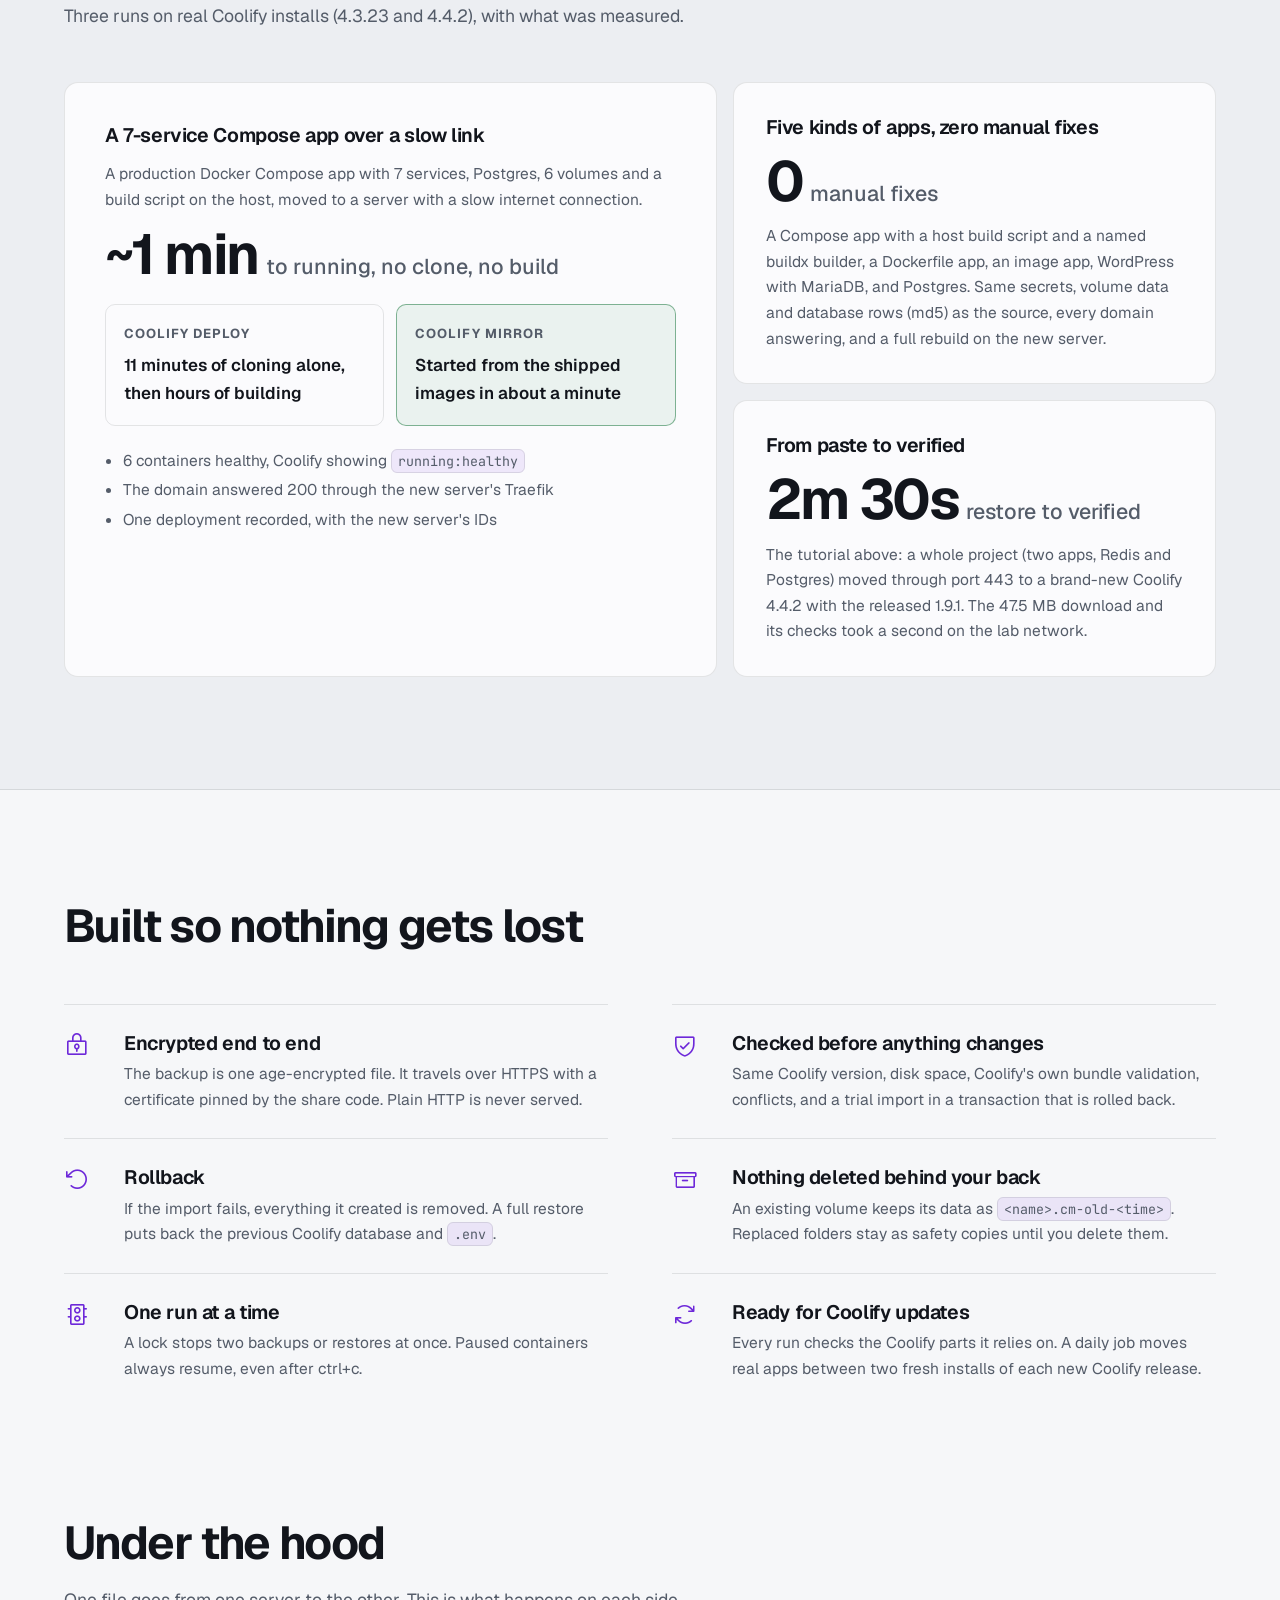
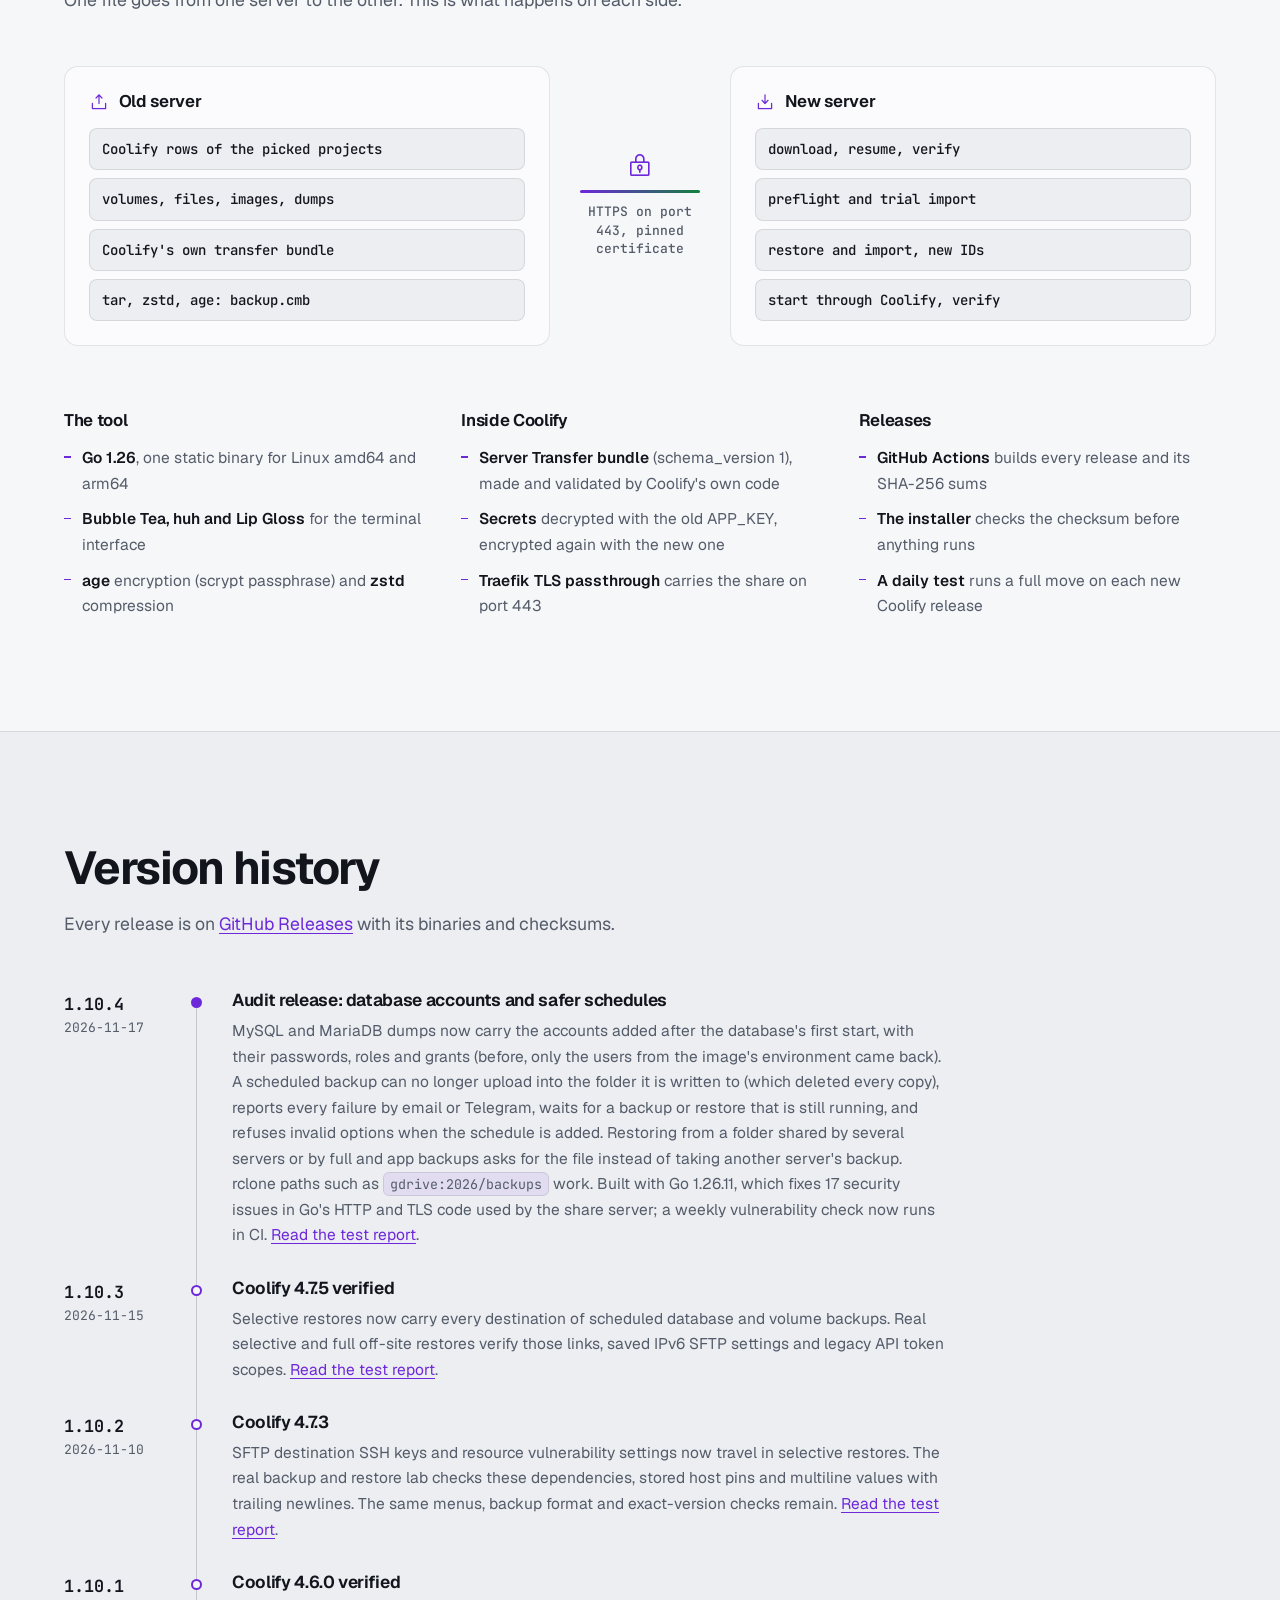
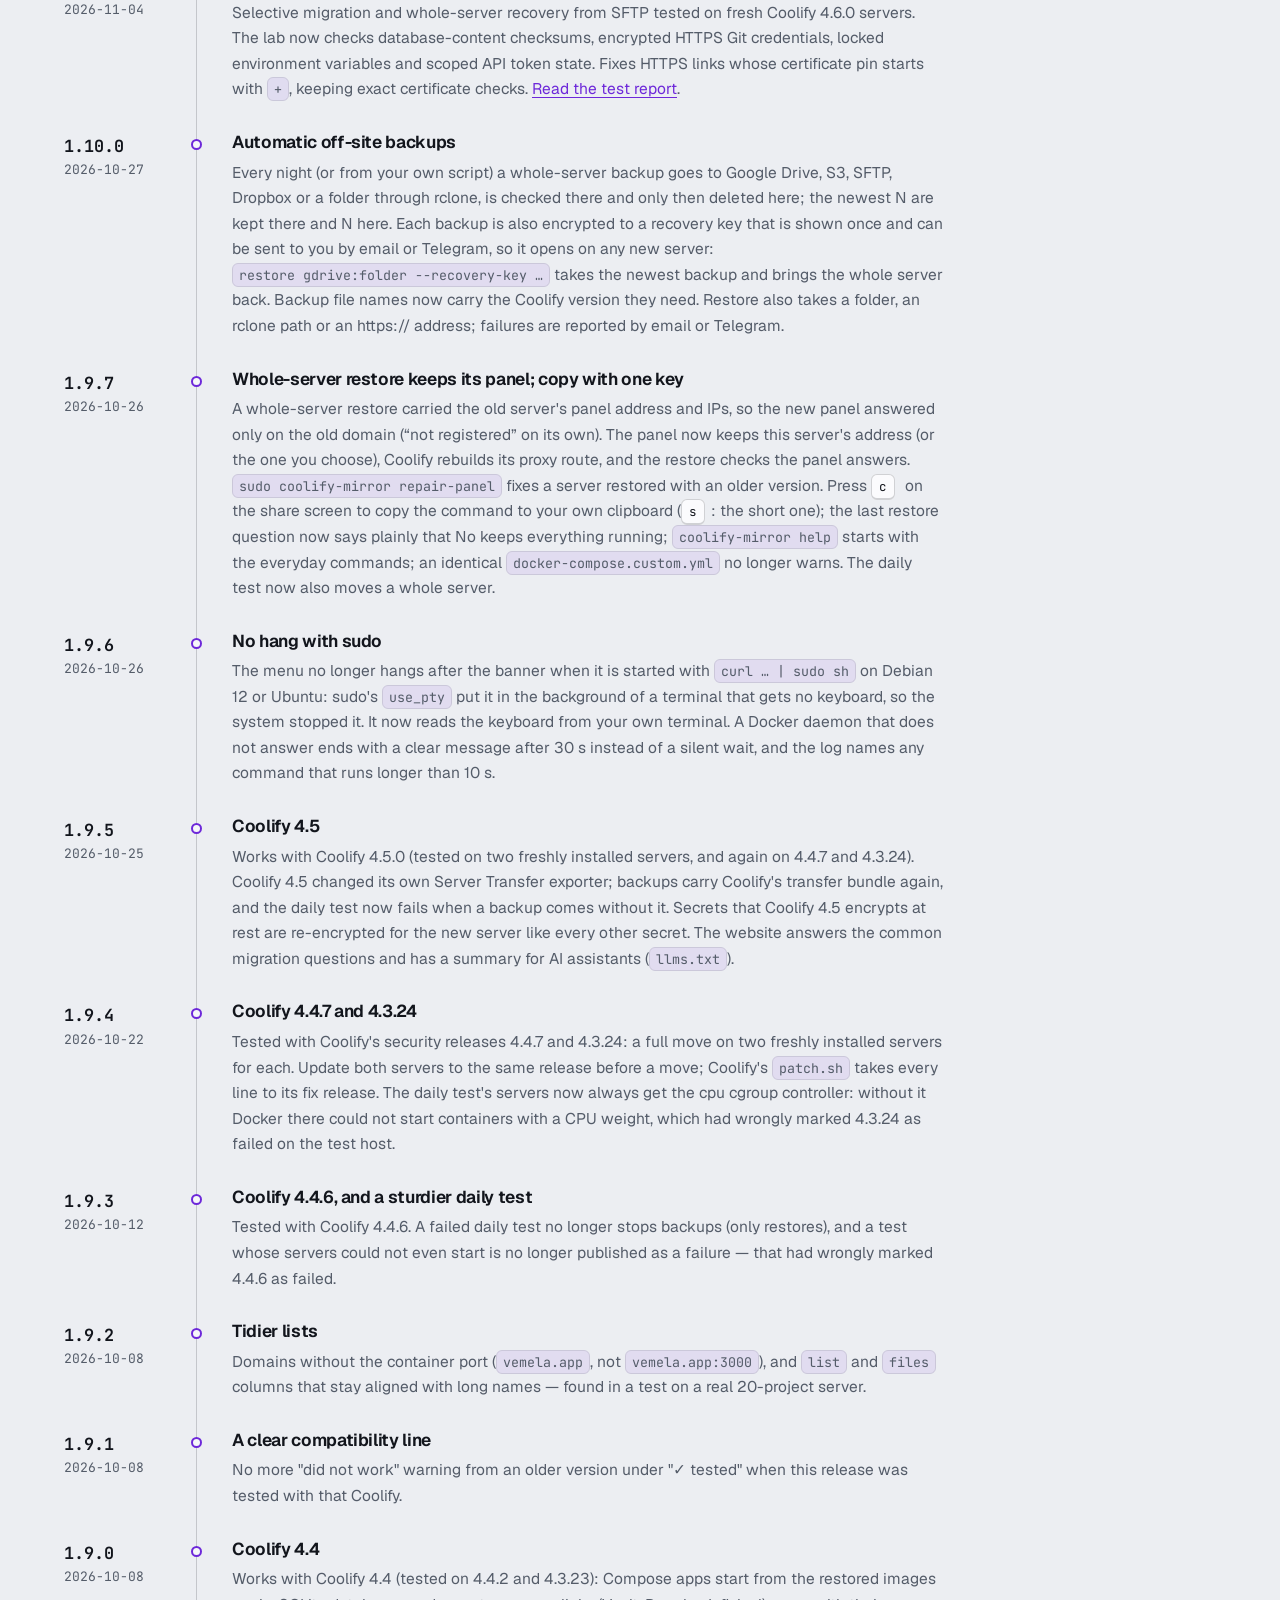
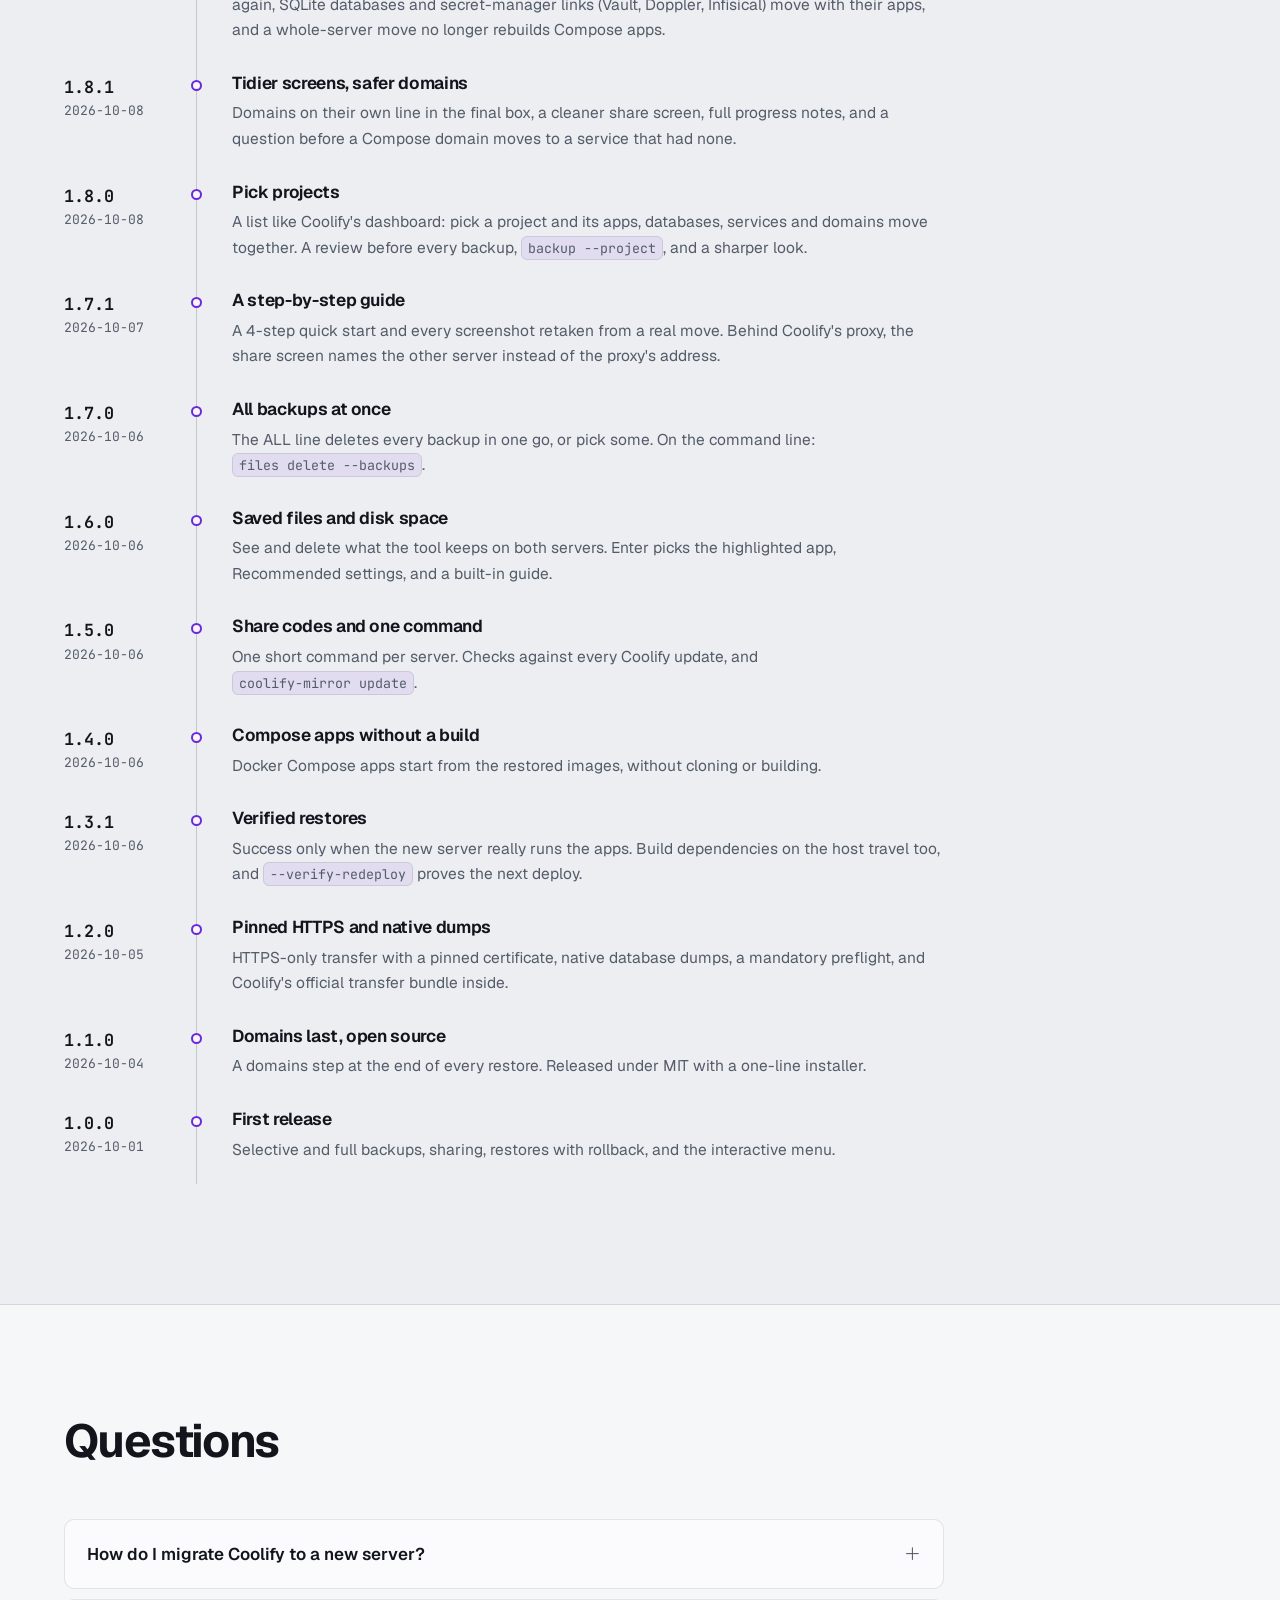
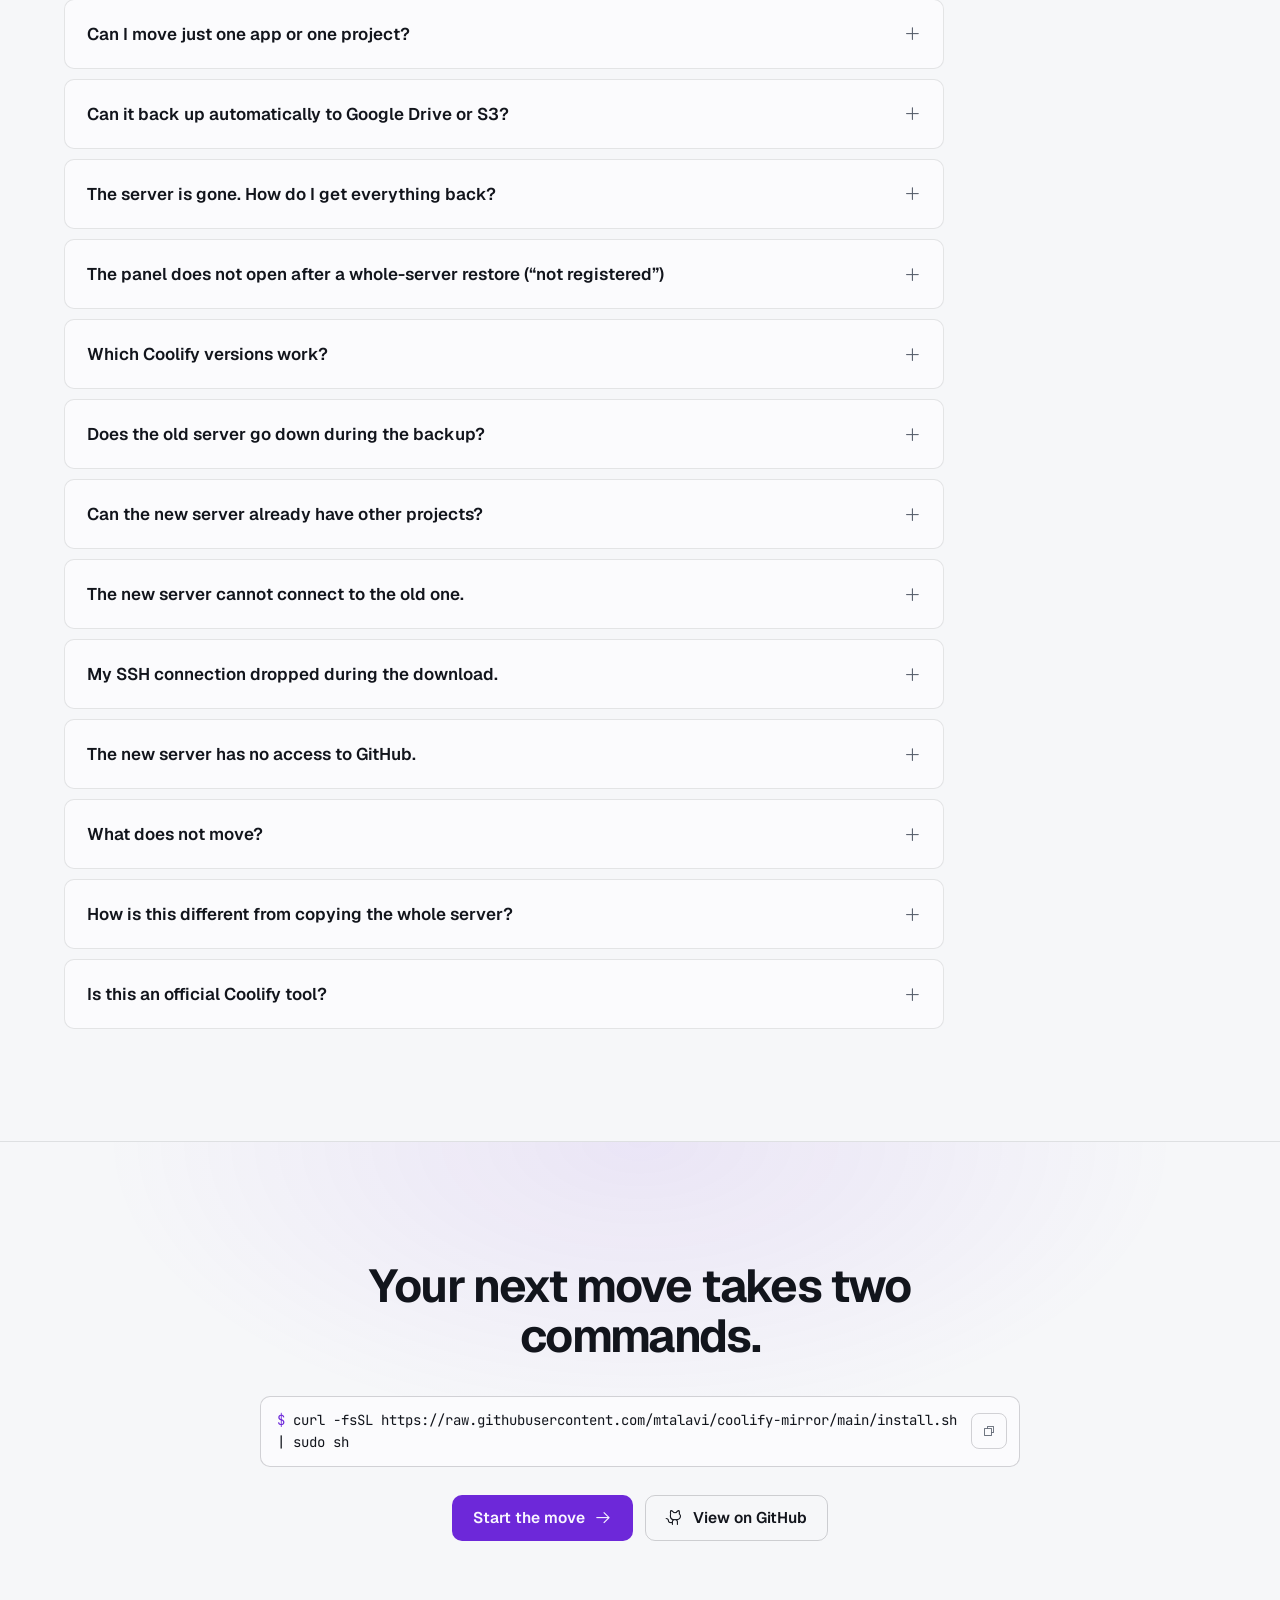
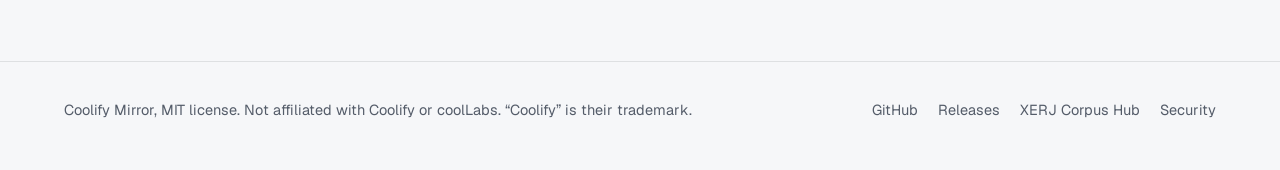
==== commit c51b67a7: "docs: 1.10.4 changelog, help, sites" ====
--- a/site/index.html
+++ b/site/index.html
@@ -60,7 +60,7 @@
    "applicationCategory": "DeveloperApplication",
    "applicationSubCategory": "Server migration, backup and restore",
    "operatingSystem": "Linux (amd64, arm64)",
-   "softwareVersion": "1.10.3",
+   "softwareVersion": "1.10.4",
    "softwareRequirements": "Coolify v4.3, v4.4, v4.5, v4.6 or v4.7 (same version on both servers), Linux amd64 or arm64, SSH as root or a sudo user",
    "featureList": [
     "Back up one app, several projects or a whole Coolify server",
@@ -73,7 +73,7 @@
     "Coolify v4.3, v4.4, v4.5, v4.6 and v4.7, tested daily against new Coolify releases"
    ],
    "datePublished": "2026-10-01",
-   "dateModified": "2026-10-27",
+   "dateModified": "2026-11-17",
    "license": "https://opensource.org/licenses/MIT",
    "isAccessibleForFree": true,
    "offers": {
@@ -737,6 +737,7 @@
       <p>Every release is on <a href="https://github.com/mtalavi/coolify-mirror/releases">GitHub Releases</a> with its binaries and checksums.</p>
     </div>
     <div class="timeline">
+      <div class="rel"><div><span class="v">1.10.4</span><span class="d">2026-11-17</span></div><div><h3>Audit release: database accounts and safer schedules</h3><p>MySQL and MariaDB dumps now carry the accounts added after the database's first start, with their passwords, roles and grants (before, only the users from the image's environment came back). A scheduled backup can no longer upload into the folder it is written to (which deleted every copy), reports every failure by email or Telegram, waits for a backup or restore that is still running, and refuses invalid options when the schedule is added. Restoring from a folder shared by several servers or by full and app backups asks for the file instead of taking another server's backup. rclone paths such as <code>gdrive:2026/backups</code> work. Built with Go 1.26.11, which fixes 17 security issues in Go's HTTP and TLS code used by the share server; a weekly vulnerability check now runs in CI. <a href="https://github.com/mtalavi/coolify-mirror/blob/main/docs/testing-4.7.5.md">Read the test report</a>.</p></div></div>
       <div class="rel"><div><span class="v">1.10.3</span><span class="d">2026-11-15</span></div><div><h3>Coolify 4.7.5 verified</h3><p>Selective restores now carry every destination of scheduled database and volume backups. Real selective and full off-site restores verify those links, saved IPv6 SFTP settings and legacy API token scopes. <a href="https://github.com/mtalavi/coolify-mirror/blob/main/docs/testing-4.7.5.md">Read the test report</a>.</p></div></div>
       <div class="rel"><div><span class="v">1.10.2</span><span class="d">2026-11-10</span></div><div><h3>Coolify 4.7.3</h3><p>SFTP destination SSH keys and resource vulnerability settings now travel in selective restores. The real backup and restore lab checks these dependencies, stored host pins and multiline values with trailing newlines. The same menus, backup format and exact-version checks remain. <a href="https://github.com/mtalavi/coolify-mirror/blob/main/docs/testing-4.7.3.md">Read the test report</a>.</p></div></div>
       <div class="rel"><div><span class="v">1.10.1</span><span class="d">2026-11-04</span></div><div><h3>Coolify 4.6.0 verified</h3><p>Selective migration and whole-server recovery from SFTP tested on fresh Coolify 4.6.0 servers. The lab now checks database-content checksums, encrypted HTTPS Git credentials, locked environment variables and scoped API token state. Fixes HTTPS links whose certificate pin starts with <code>+</code>, keeping exact certificate checks. <a href="https://github.com/mtalavi/coolify-mirror/blob/main/docs/testing-4.6.0.md">Read the test report</a>.</p></div></div>
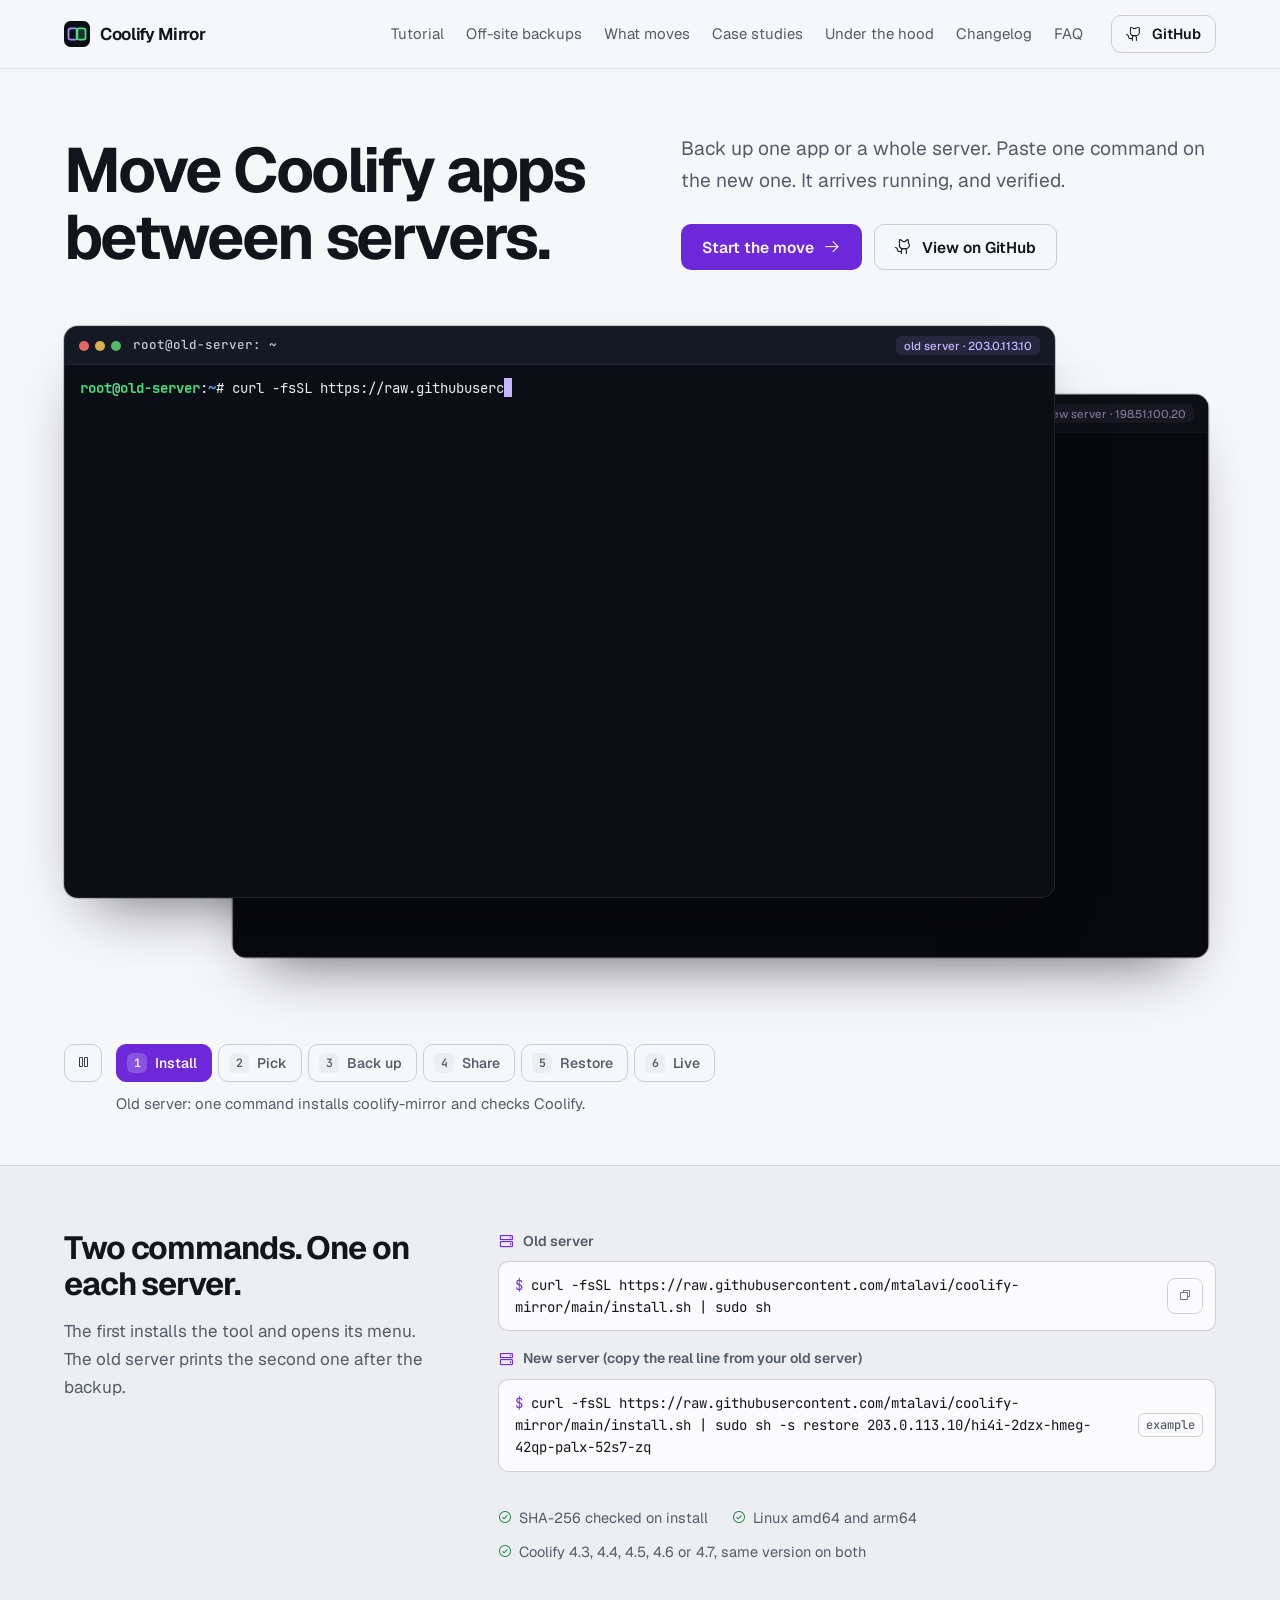
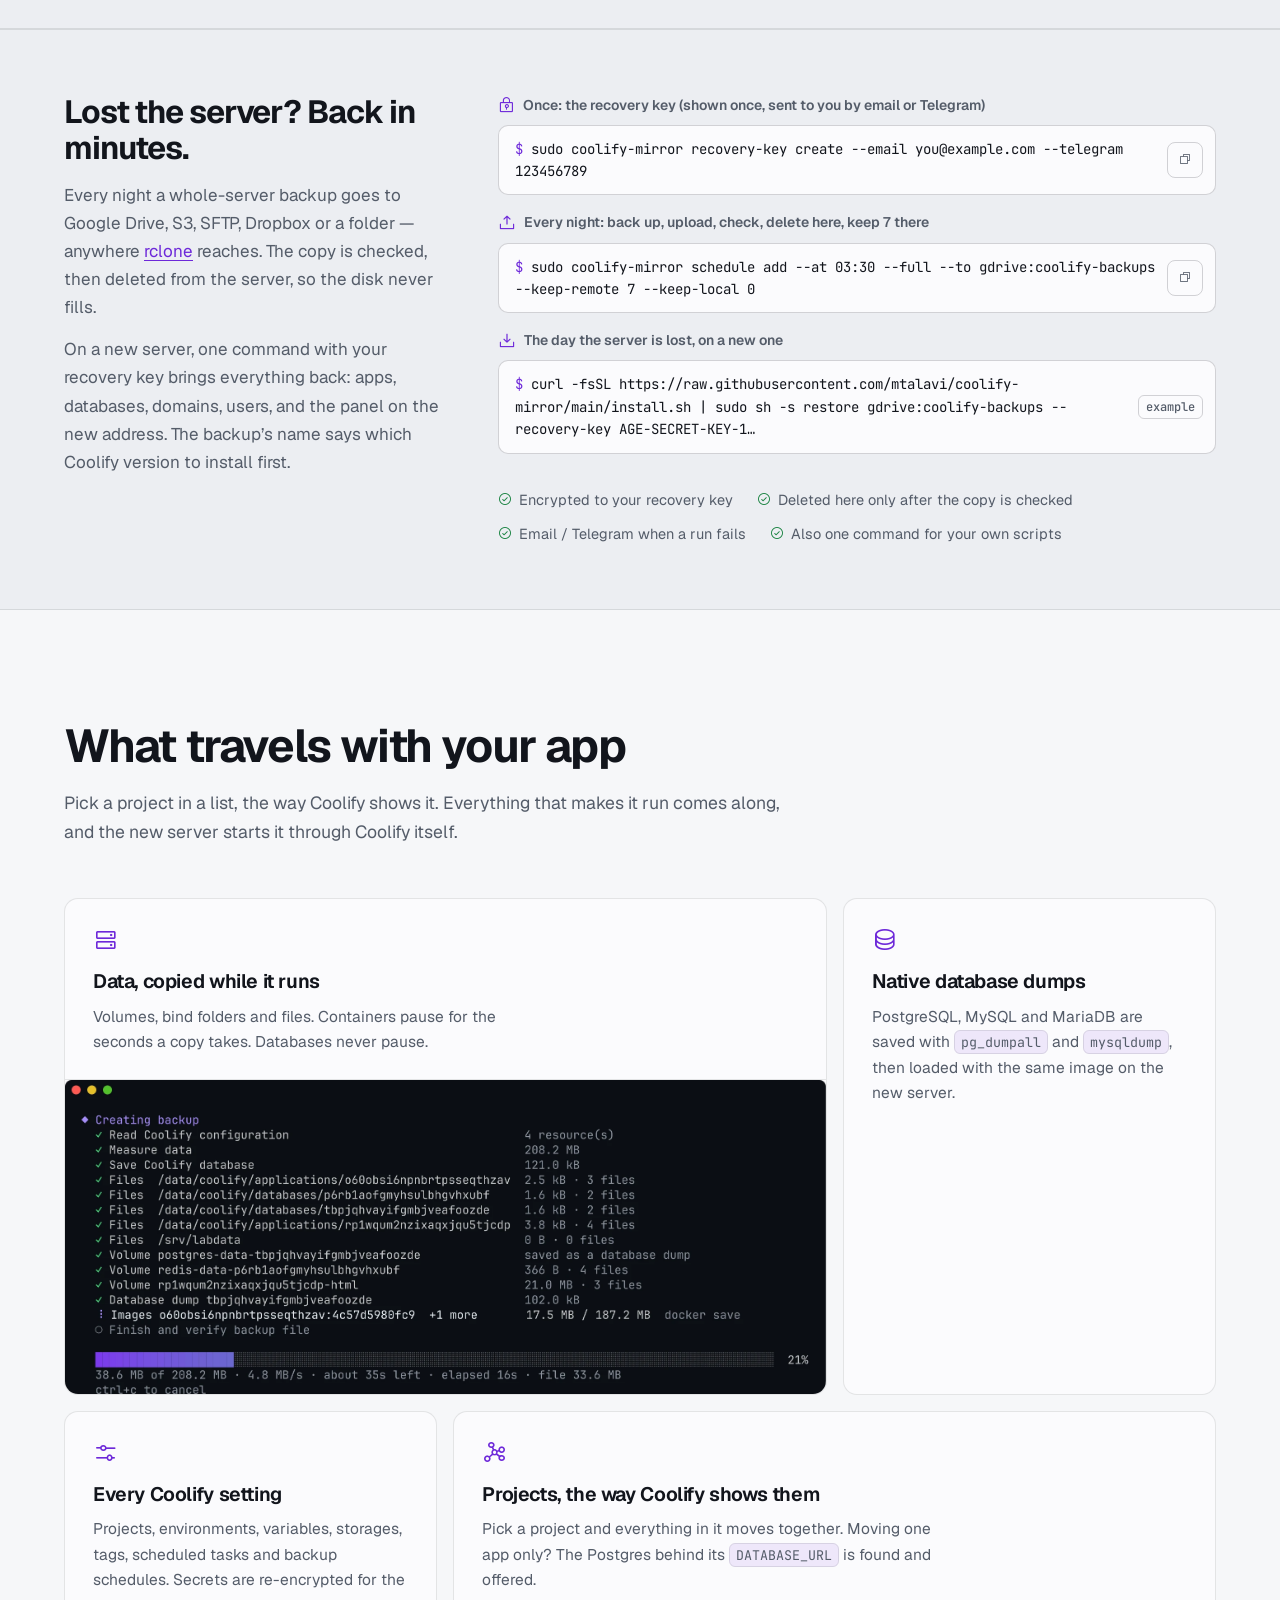
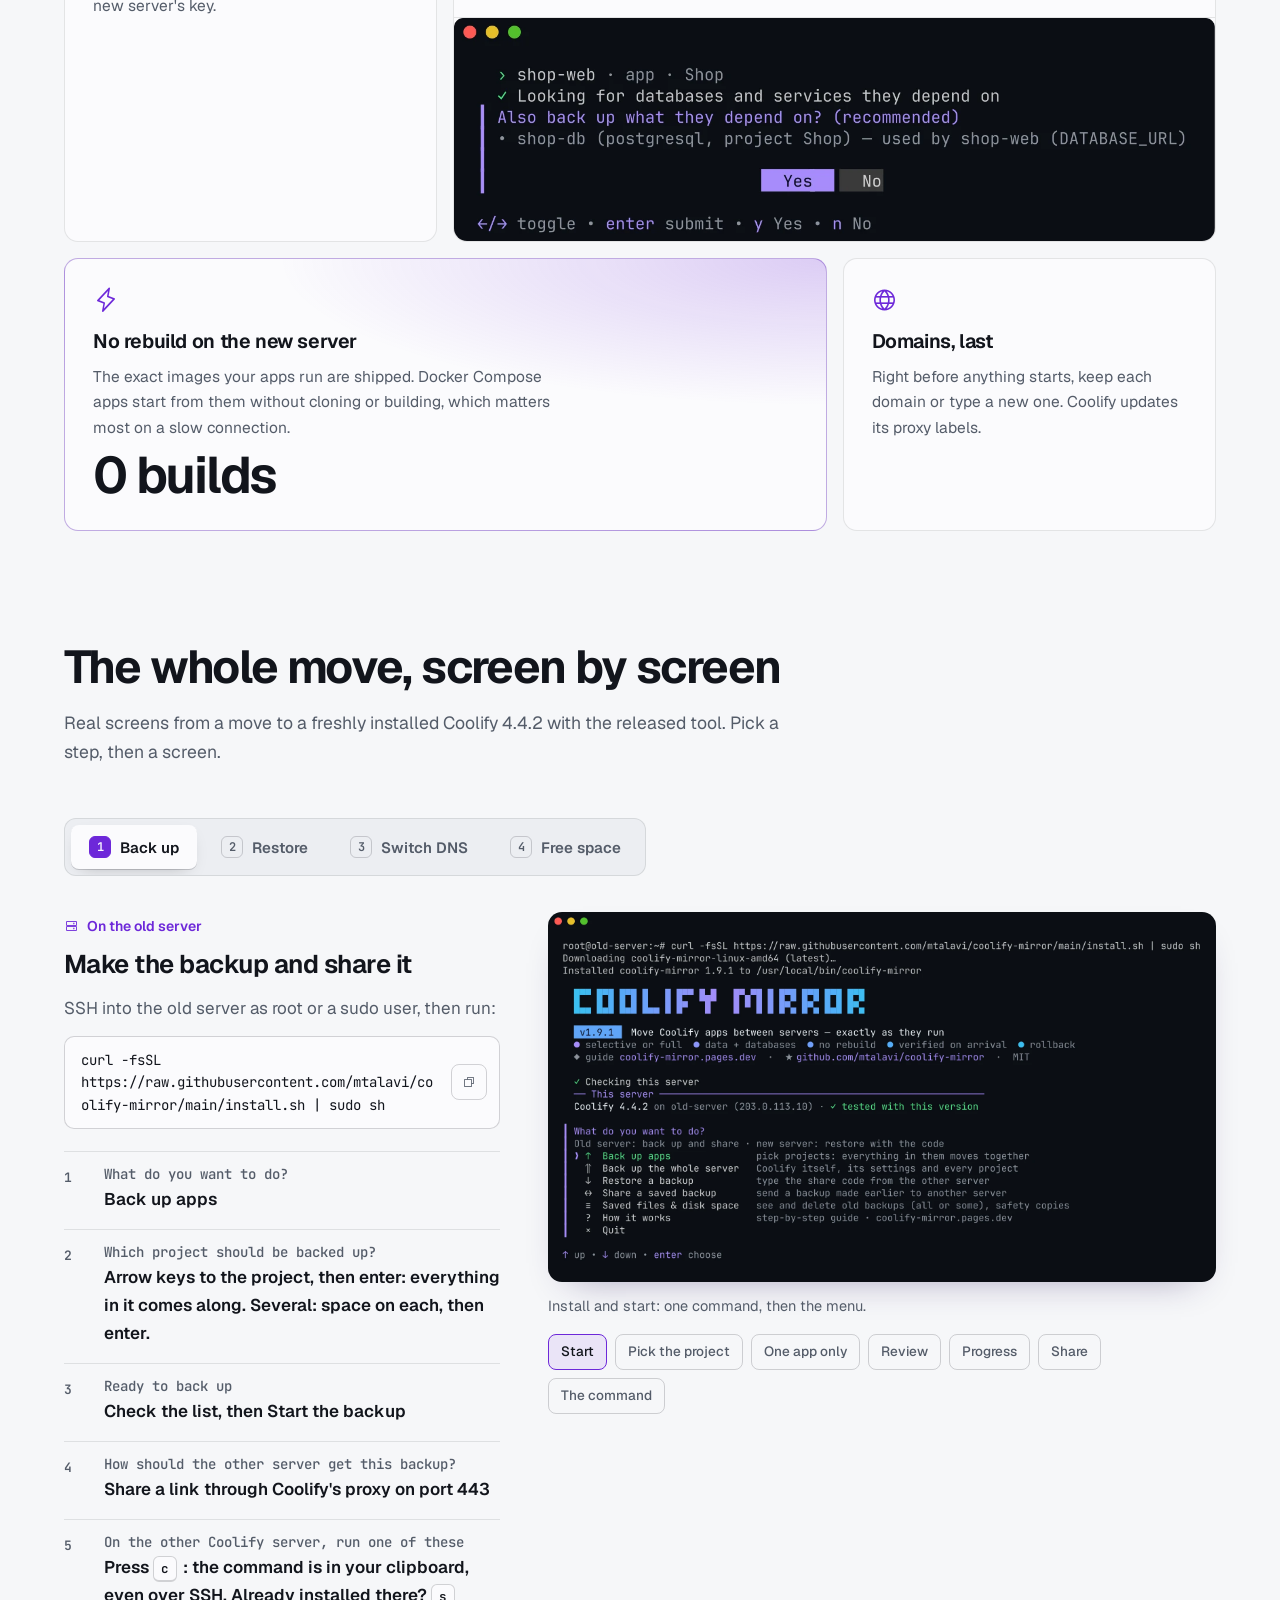
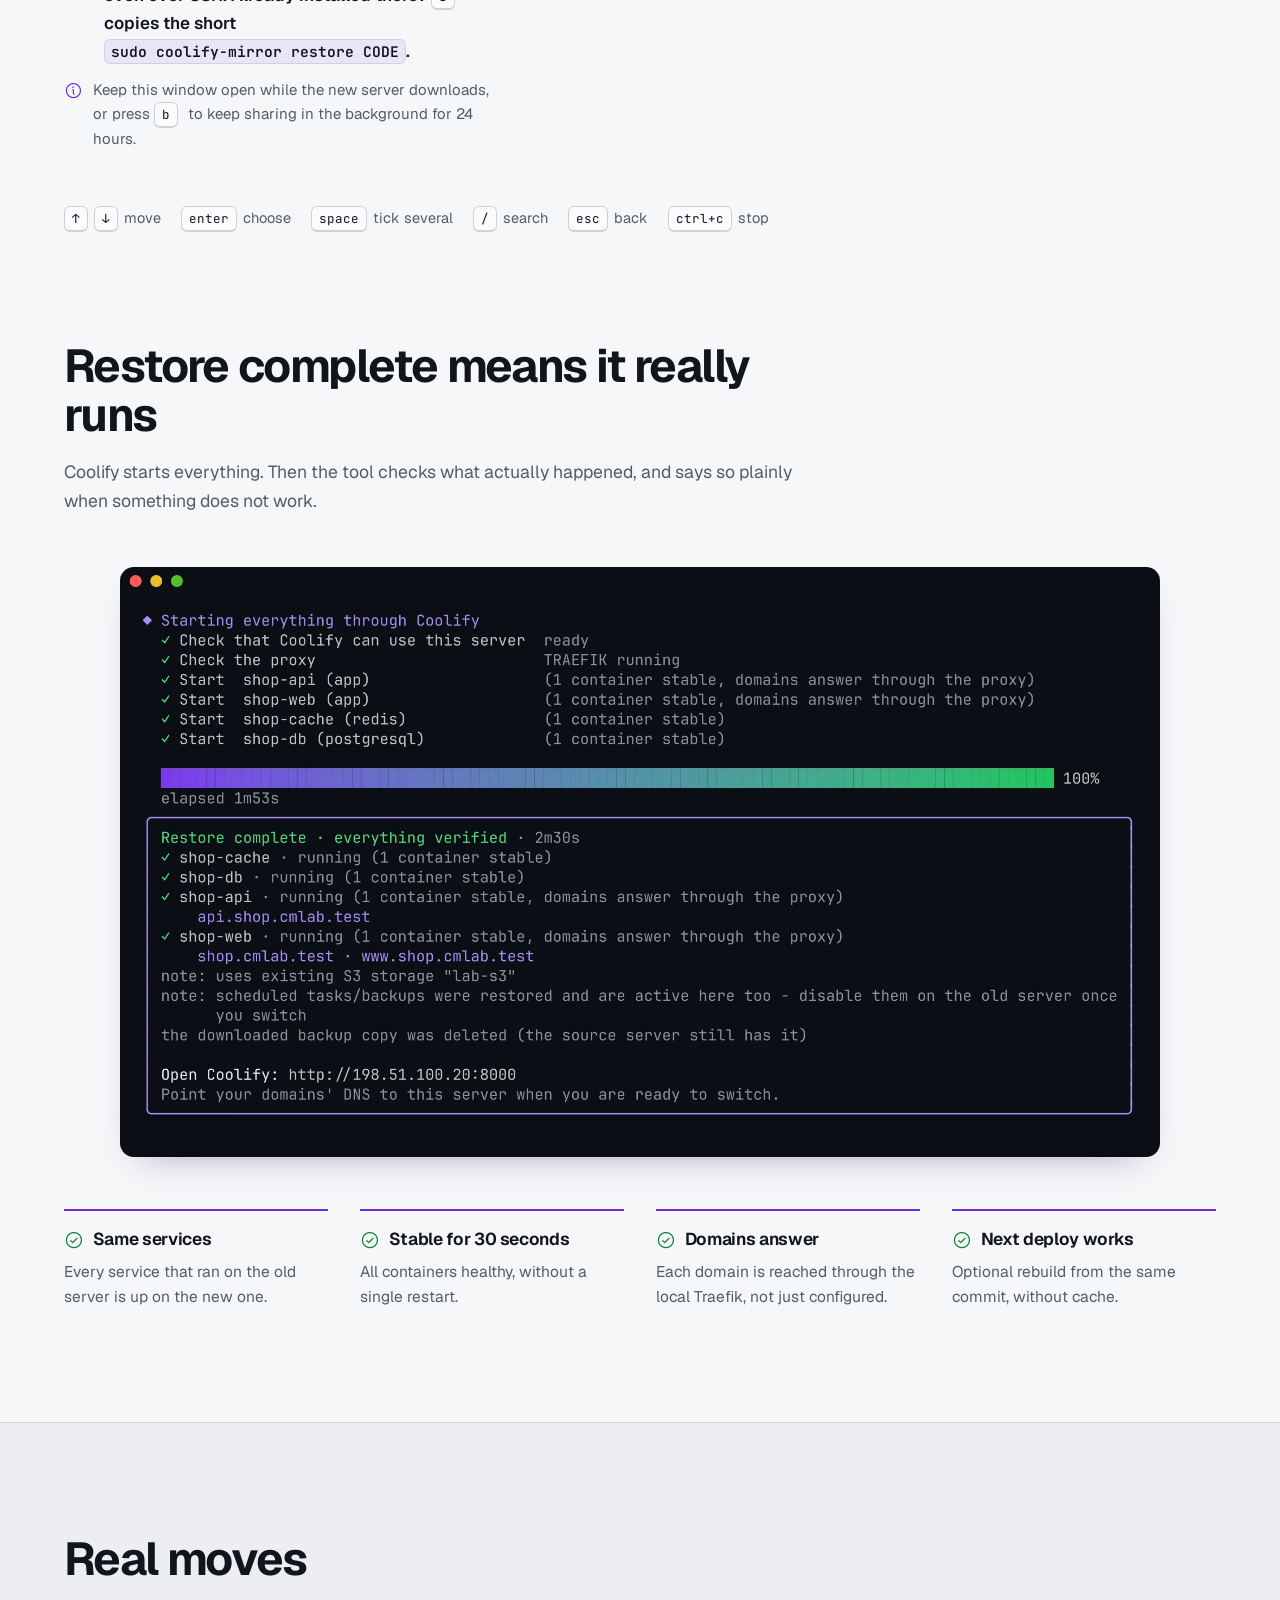
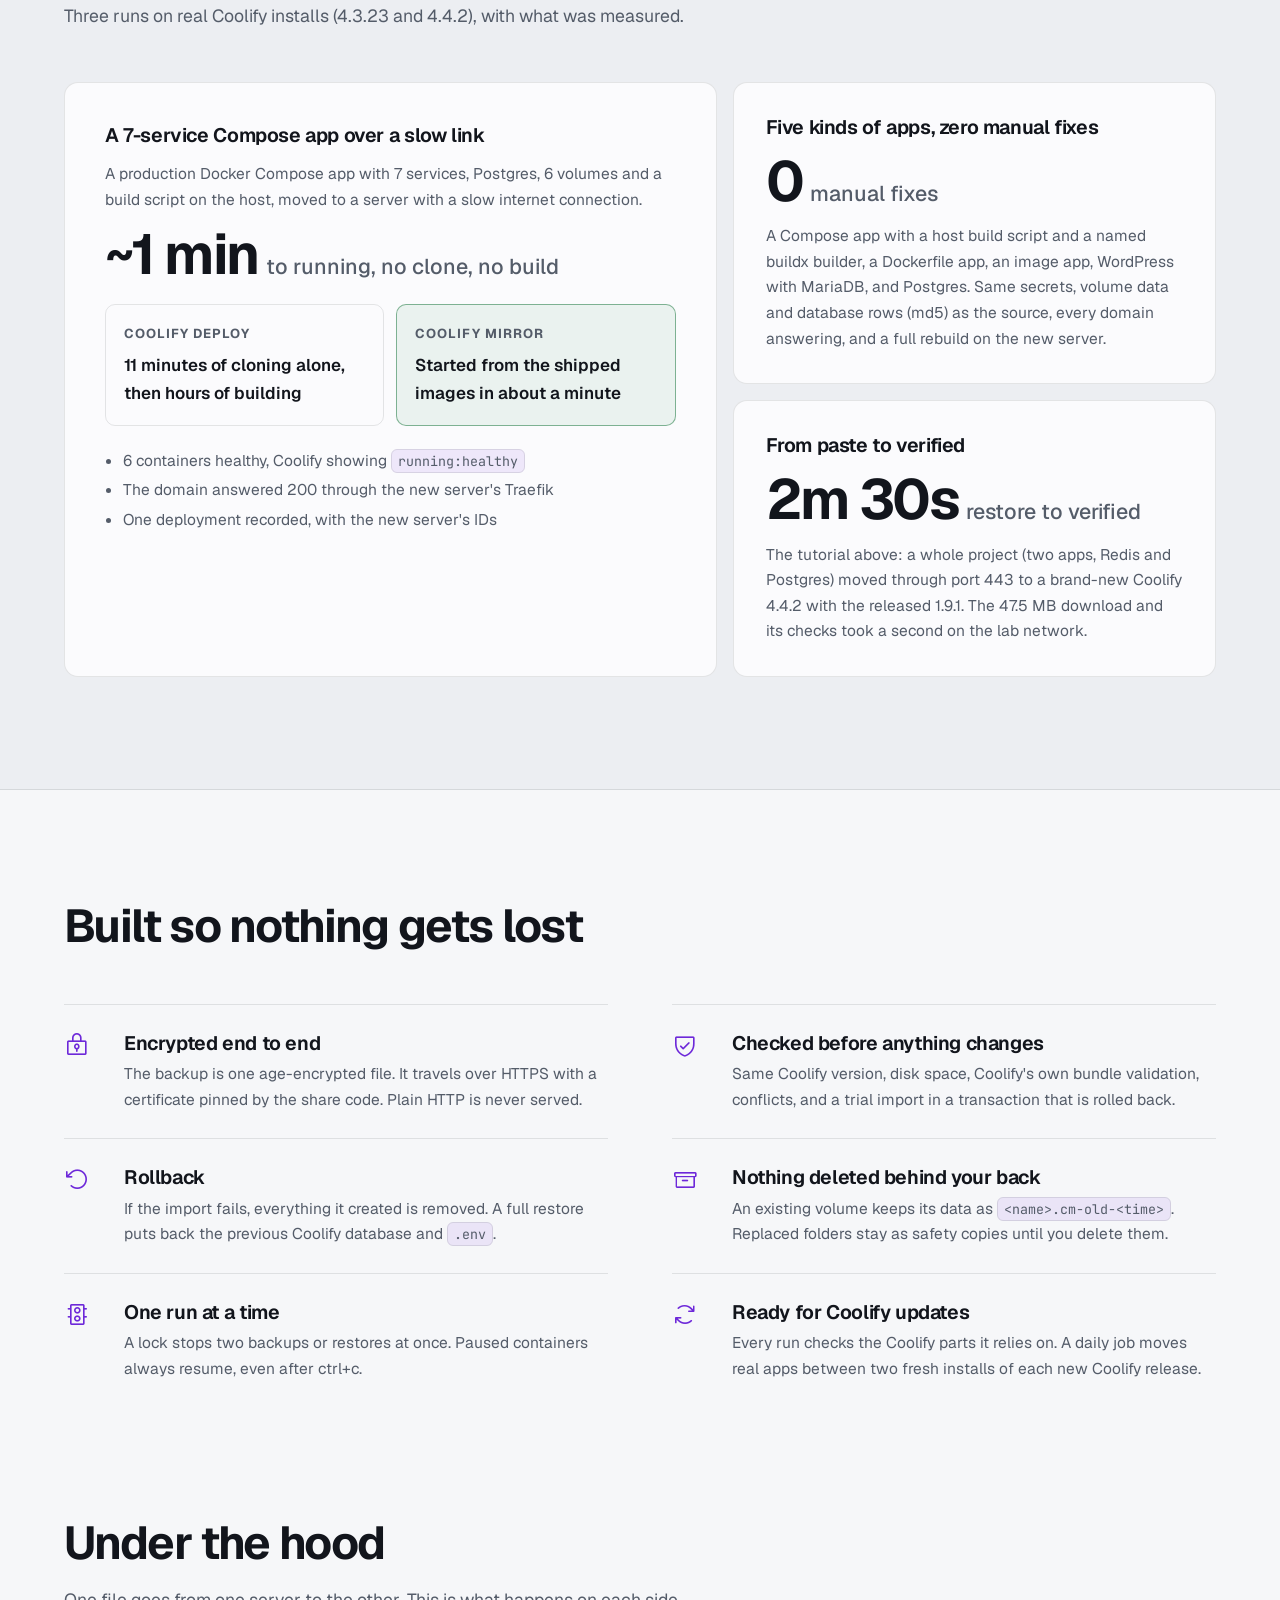
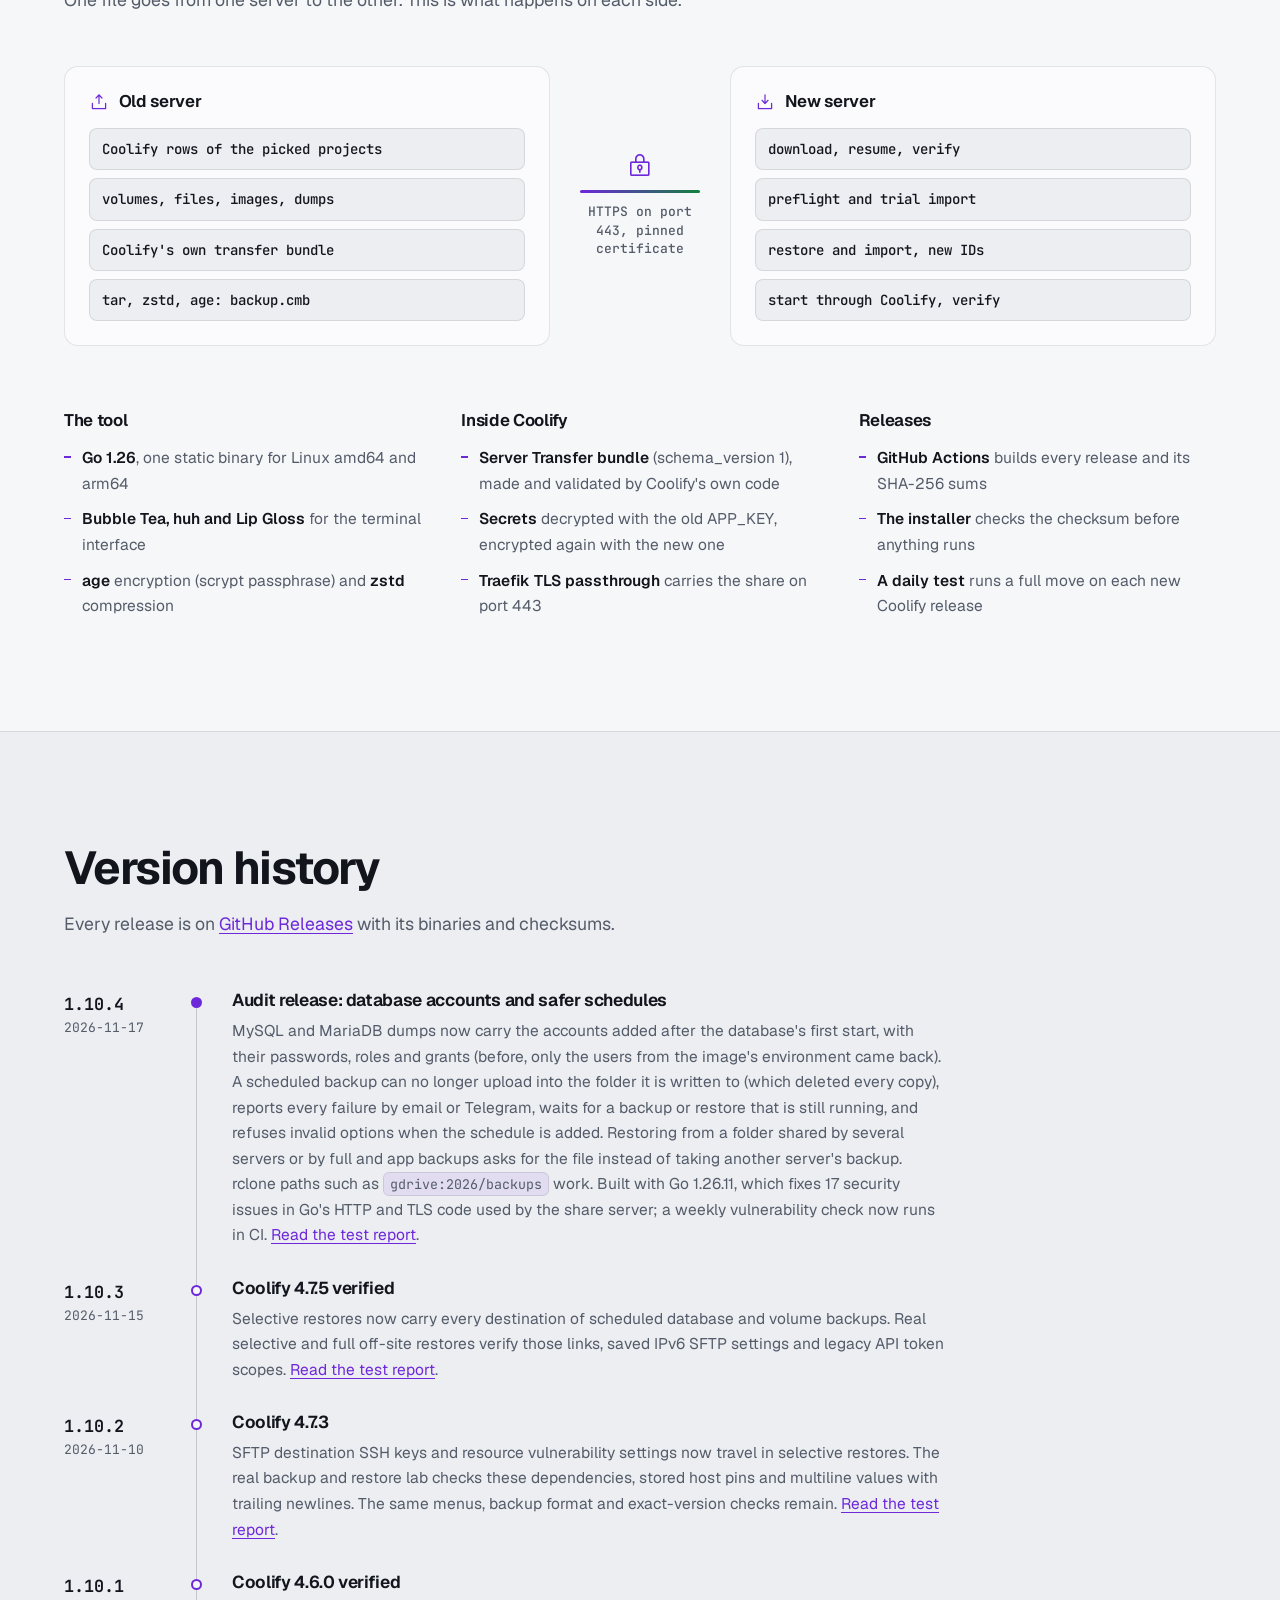
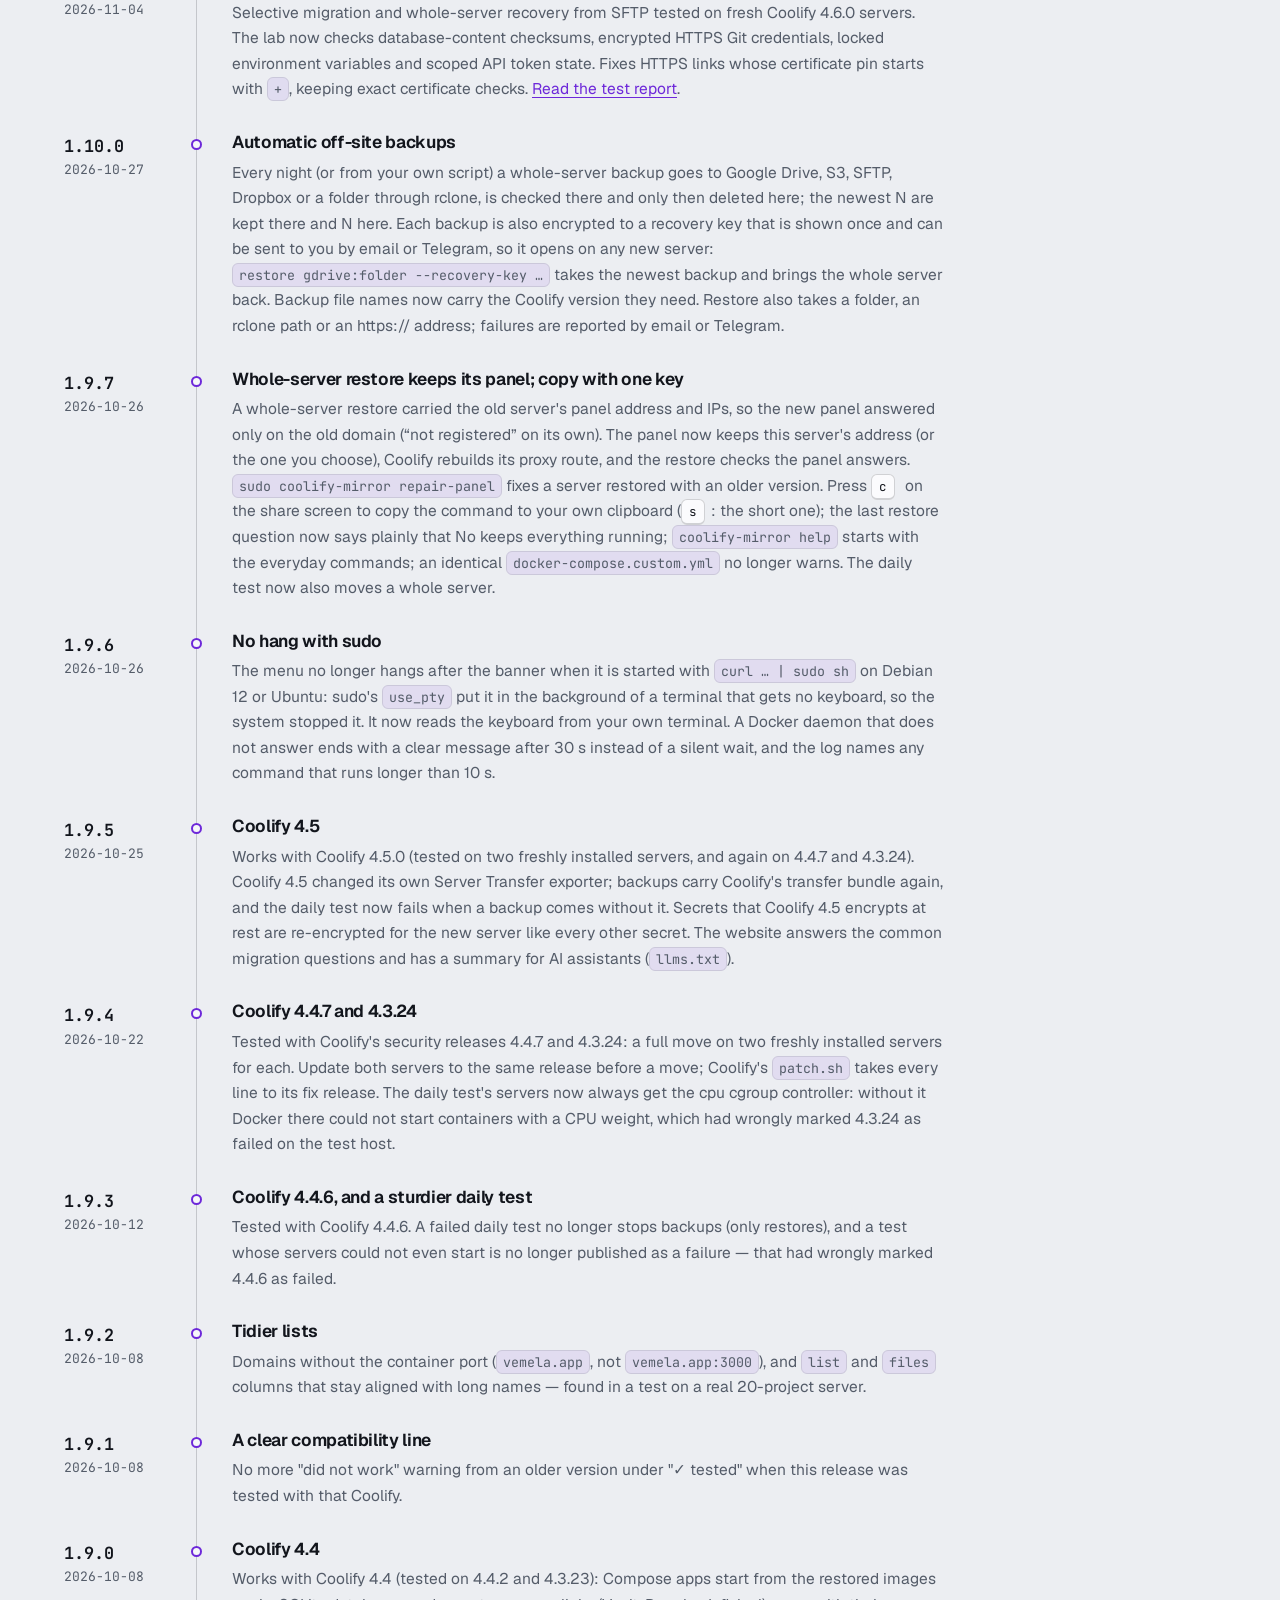
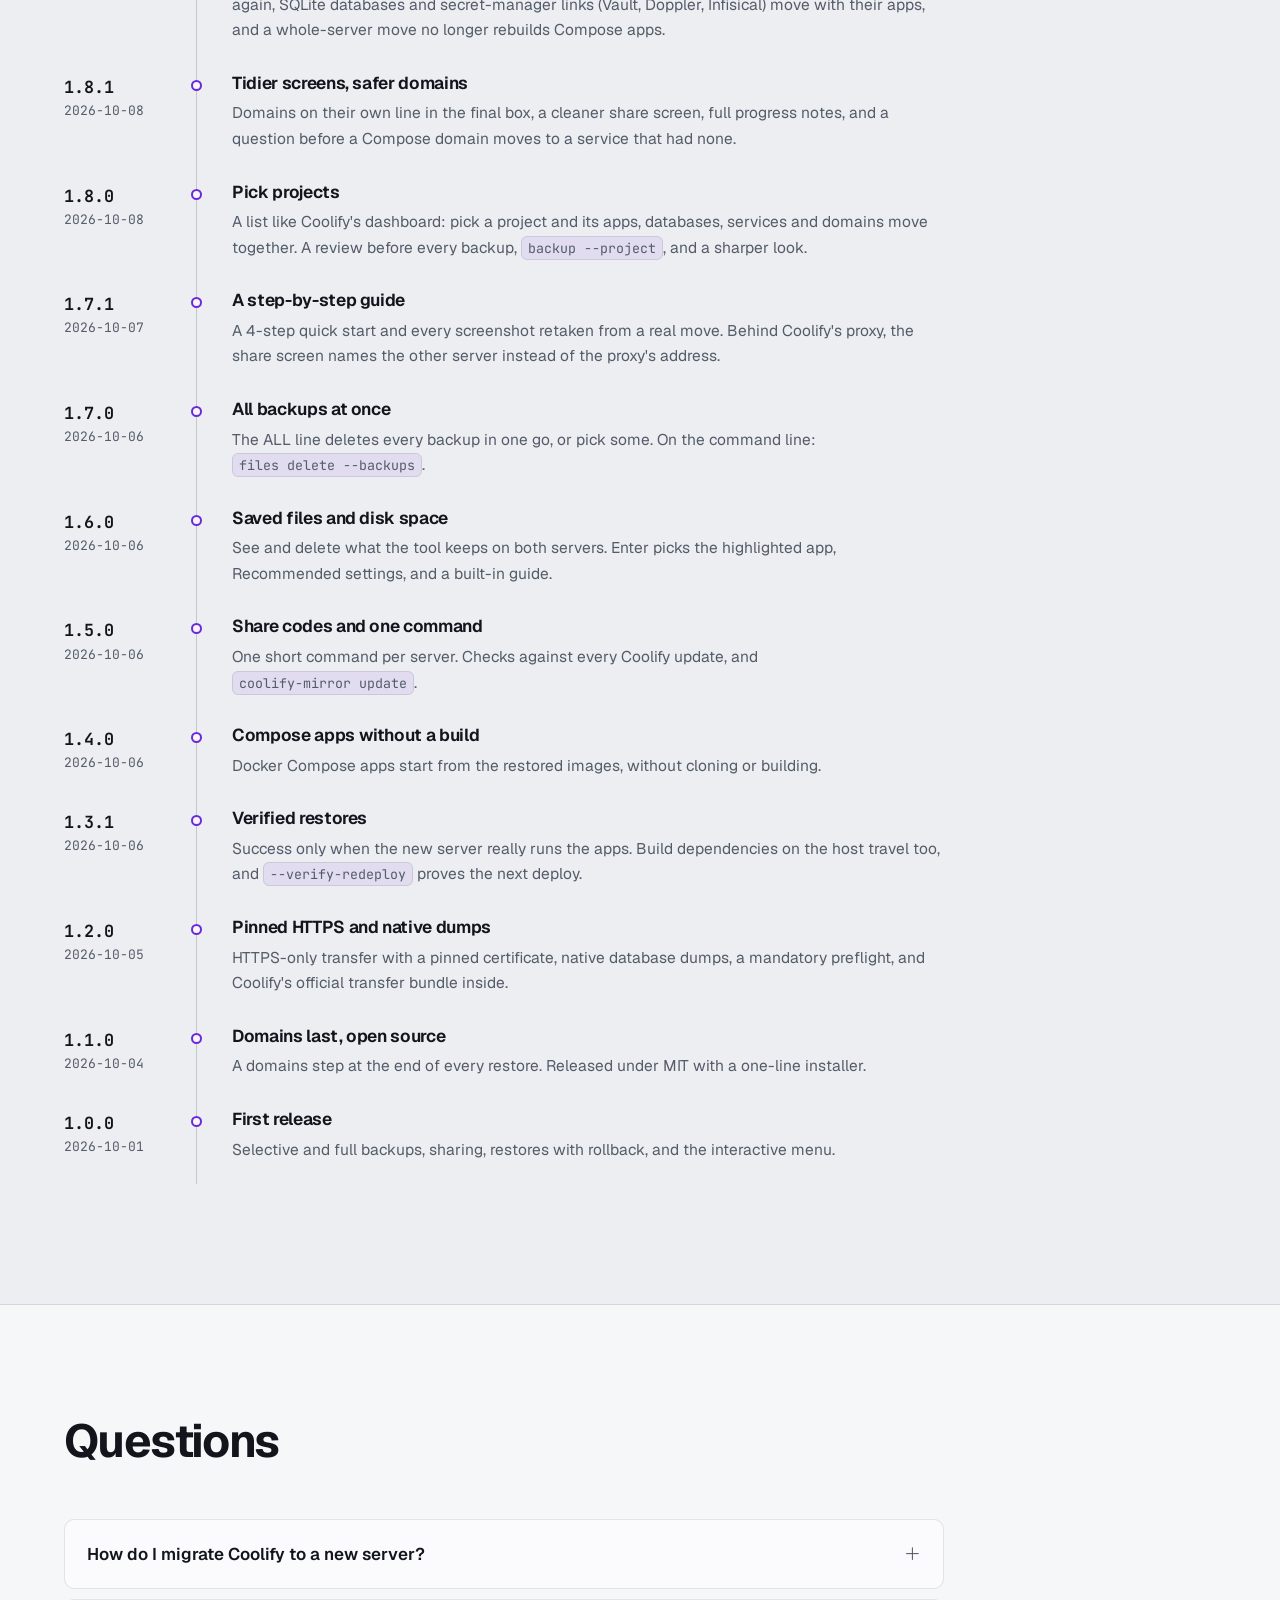
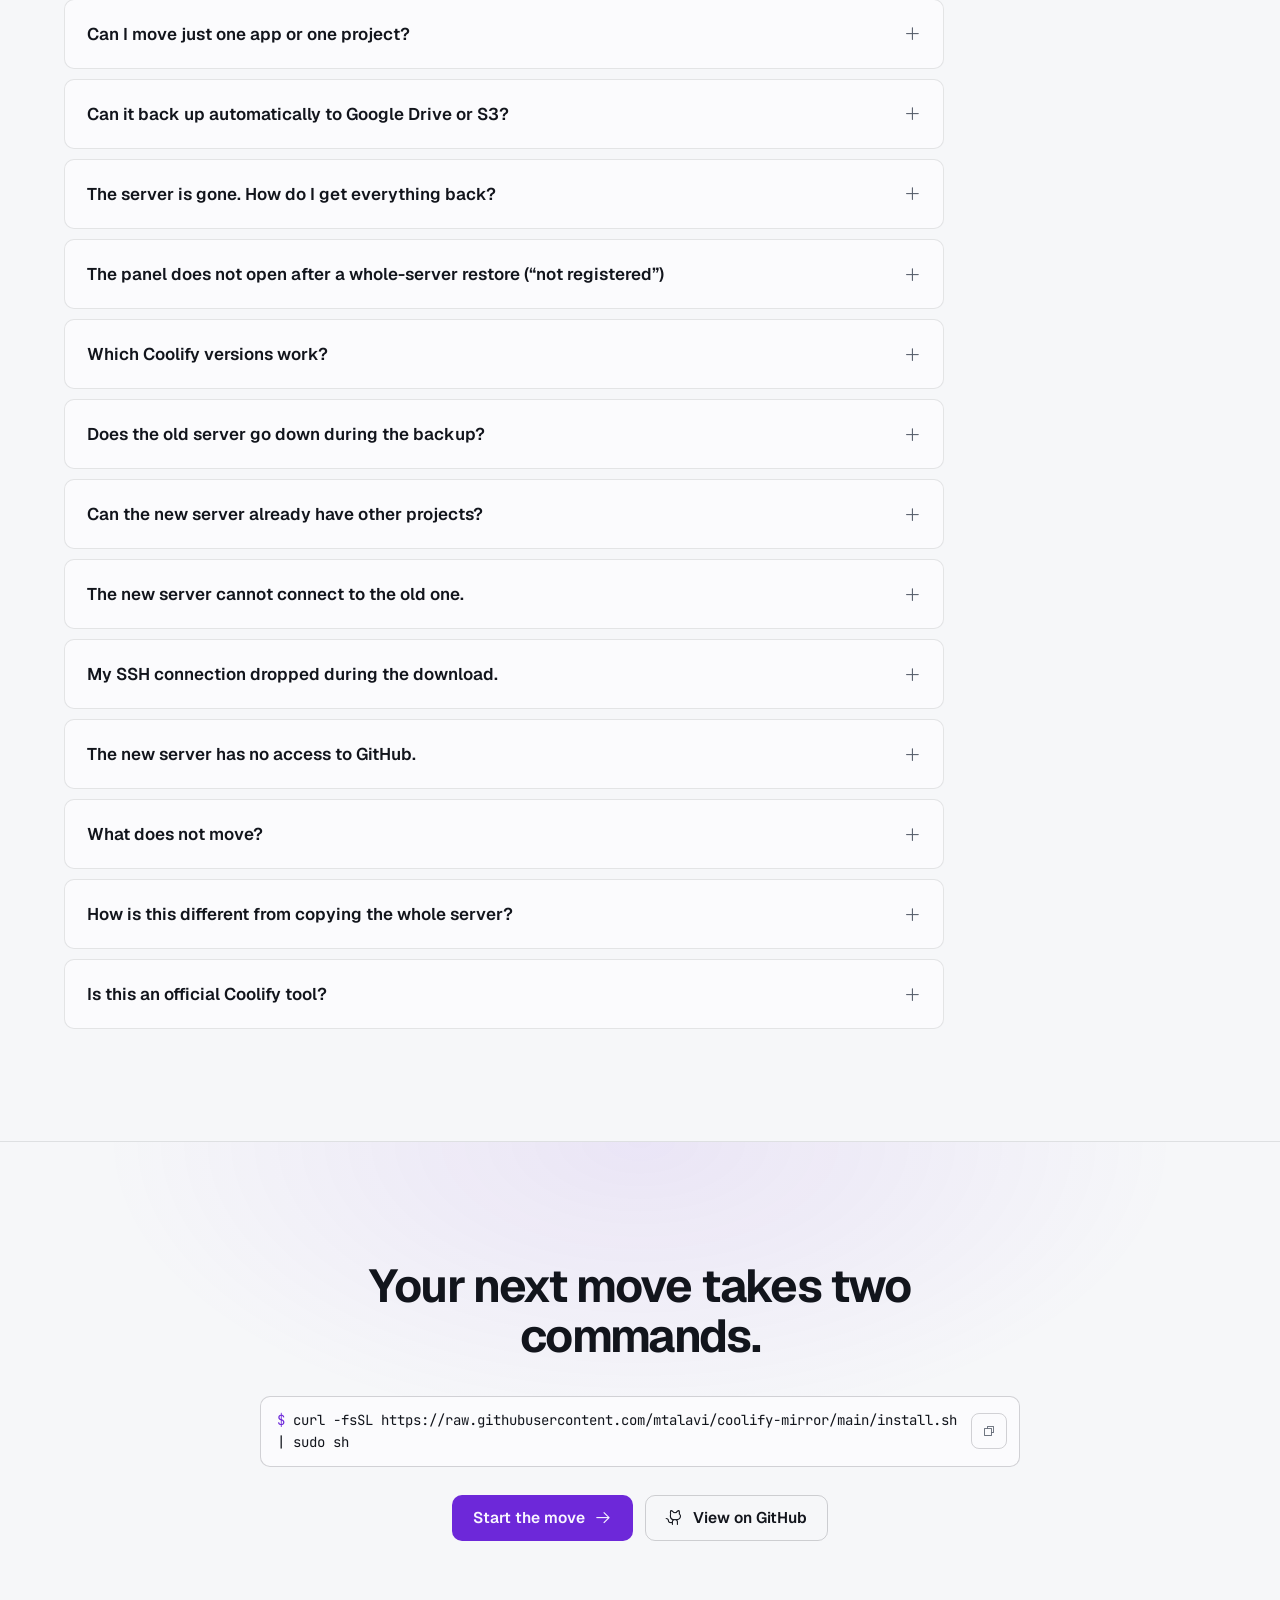
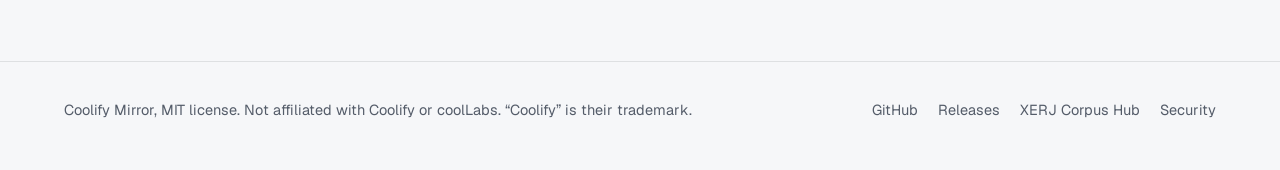
==== commit 0635afcd: "Coolify 4.7.6 verified with 1.10.4 Coolify 4.7.6 only updates the panel image. The selective and ful" ====
--- a/site/index.html
+++ b/site/index.html
@@ -199,7 +199,7 @@
      "name": "Which Coolify versions work?",
      "acceptedAnswer": {
       "@type": "Answer",
-      "text": "Coolify v4.3, v4.4, v4.5, v4.6 and v4.7 (tested with 4.3.23, 4.3.24, 4.4.2, 4.4.6, 4.4.7, 4.5.0, 4.5.1, 4.5.3, 4.6.0, 4.7.0, 4.7.3 and 4.7.5), with exactly the same version on both servers. At start the tool says whether this version is tested; every new Coolify release is tested automatically. If the versions differ, it tells you which server to upgrade."
+      "text": "Coolify v4.3, v4.4, v4.5, v4.6 and v4.7 (tested with 4.3.23, 4.3.24, 4.4.2, 4.4.6, 4.4.7, 4.5.0, 4.5.1, 4.5.3, 4.6.0, 4.7.0, 4.7.3, 4.7.5 and 4.7.6), with exactly the same version on both servers. At start the tool says whether this version is tested; every new Coolify release is tested automatically. If the versions differ, it tells you which server to upgrade."
      }
     },
     {
@@ -776,7 +776,7 @@
       <details><summary>Can it back up automatically to Google Drive or S3?<i class="ph ph-plus" aria-hidden="true"></i></summary><p>Yes. <code>sudo coolify-mirror schedule add --at 03:30 --full --to gdrive:coolify-backups --keep-remote 7</code> backs up every night, uploads through rclone (Google Drive, S3, SFTP, Dropbox and 70+ more) or to a folder, checks the copy and then deletes it from the server. A failed run is reported by email or Telegram.</p></details>
       <details><summary>The server is gone. How do I get everything back?<i class="ph ph-plus" aria-hidden="true"></i></summary><p>On a new server install the Coolify version written in the backup&rsquo;s name, set up the same rclone destination, and run <code>curl -fsSL https://raw.githubusercontent.com/mtalavi/coolify-mirror/main/install.sh | sudo sh -s restore gdrive:coolify-backups --recovery-key AGE-SECRET-KEY-1…</code>. It restores the newest backup, starts everything and checks every domain.</p></details>
       <details><summary>The panel does not open after a whole-server restore (&ldquo;not registered&rdquo;)<i class="ph ph-plus" aria-hidden="true"></i></summary><p>Versions before 1.9.7 restored the old server&rsquo;s panel address too, so the proxy only knew the old domain. Since 1.9.7 the panel keeps this server&rsquo;s own address and IPs and the restore checks it answers. A server restored earlier: run <code>sudo coolify-mirror repair-panel</code> (add the panel address, or <code>-</code> for none).</p></details>
-      <details><summary>Which Coolify versions work?<i class="ph ph-plus" aria-hidden="true"></i></summary><p>Coolify v4.3, v4.4, v4.5, v4.6 and v4.7 (tested with 4.3.23, 4.3.24, 4.4.2, 4.4.6, 4.4.7, 4.5.0, 4.5.1, 4.5.3, 4.6.0, 4.7.0, 4.7.3 and 4.7.5), with exactly the same version on both servers. At start the tool says whether this version is tested; every new Coolify release is tested automatically. If the versions differ, it tells you which server to upgrade.</p></details>
+      <details><summary>Which Coolify versions work?<i class="ph ph-plus" aria-hidden="true"></i></summary><p>Coolify v4.3, v4.4, v4.5, v4.6 and v4.7 (tested with 4.3.23, 4.3.24, 4.4.2, 4.4.6, 4.4.7, 4.5.0, 4.5.1, 4.5.3, 4.6.0, 4.7.0, 4.7.3, 4.7.5 and 4.7.6), with exactly the same version on both servers. At start the tool says whether this version is tested; every new Coolify release is tested automatically. If the versions differ, it tells you which server to upgrade.</p></details>
       <details><summary>Does the old server go down during the backup?<i class="ph ph-plus" aria-hidden="true"></i></summary><p>No. With Recommended settings, containers pause only for the seconds their volume copy takes, and databases are dumped while they run. Nothing is deleted on the old server.</p></details>
       <details><summary>Can the new server already have other projects?<i class="ph ph-plus" aria-hidden="true"></i></summary><p>Yes. Backing up apps merges them into the new Coolify and keeps everything that is there. An app that already exists can be restored as a copy or skipped. A whole-server backup only goes onto a fresh, empty Coolify.</p></details>
       <details><summary>The new server cannot connect to the old one.<i class="ph ph-plus" aria-hidden="true"></i></summary><p>Port 443 of the old server is blocked. On the old server press q, choose Share a saved backup, the same backup, then Share a link on port 8123. Allow 8123 in your provider's firewall too, and run the new command it shows.</p></details>
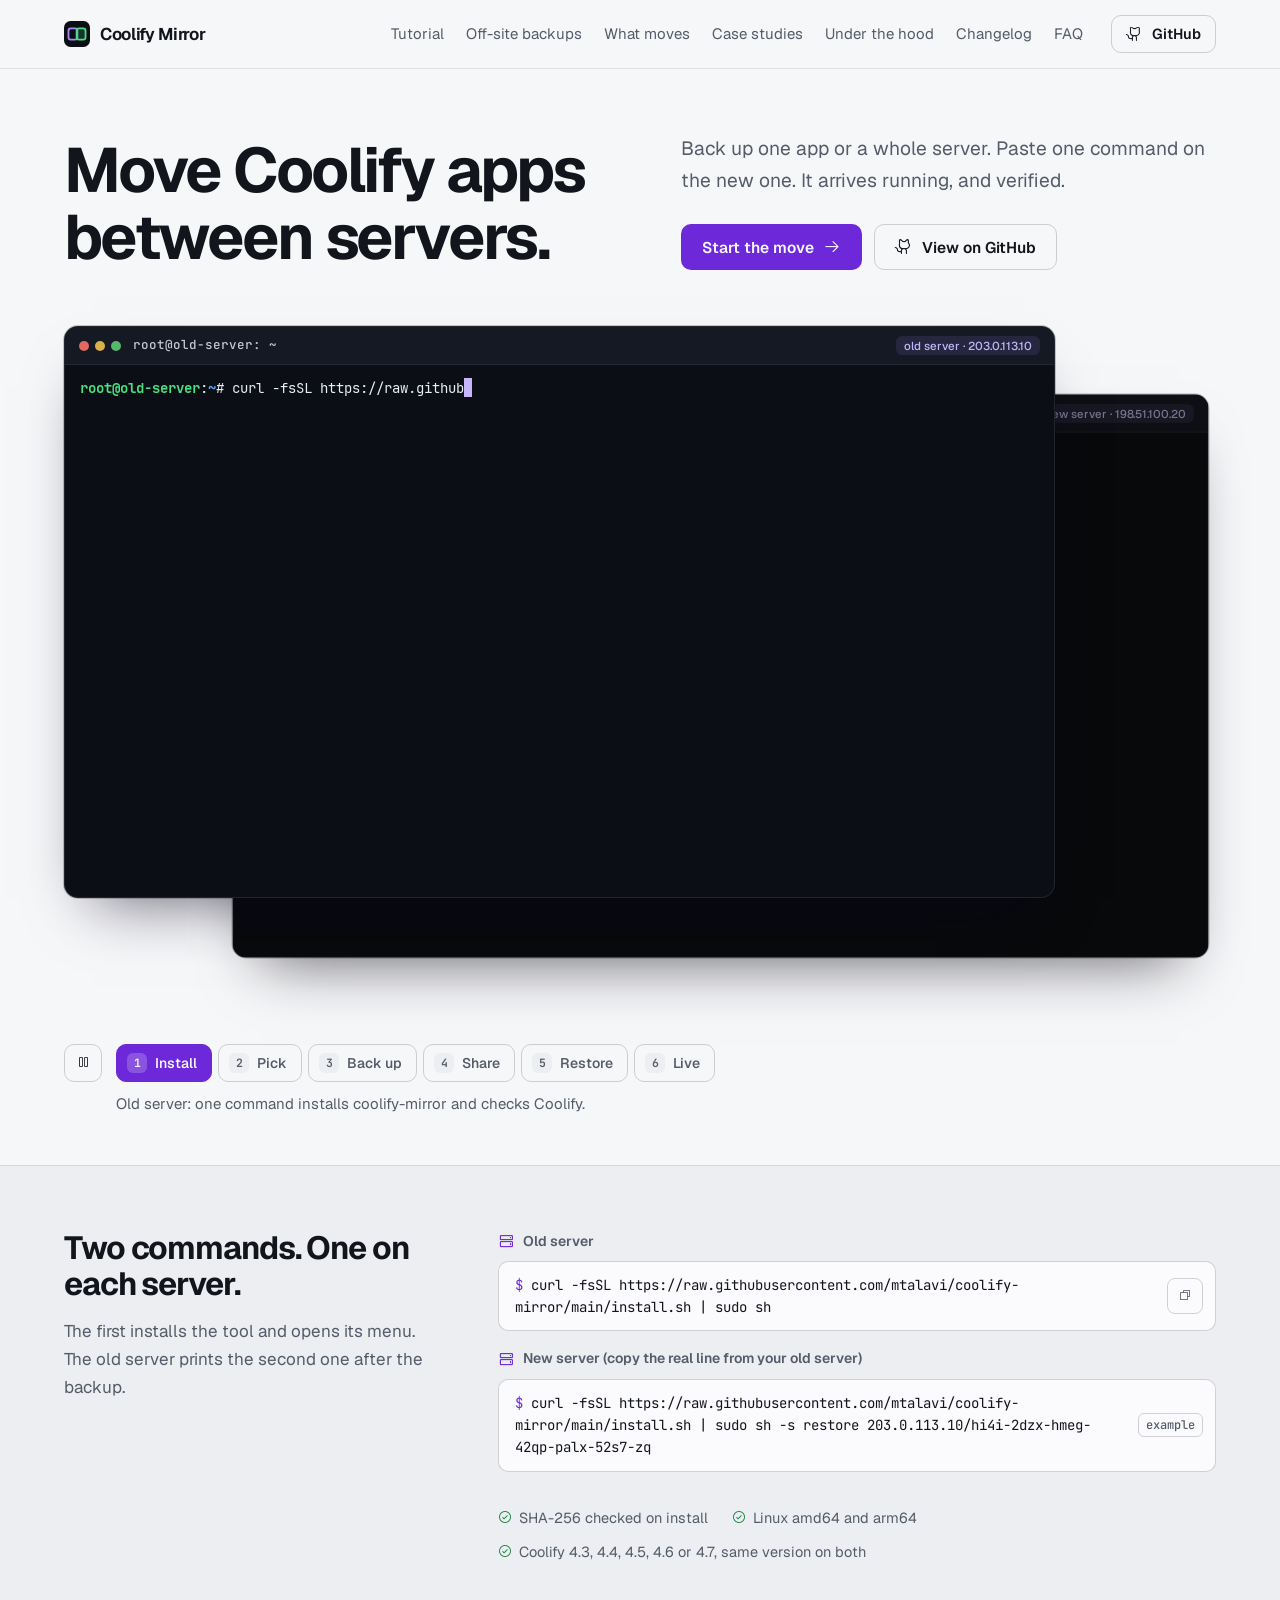
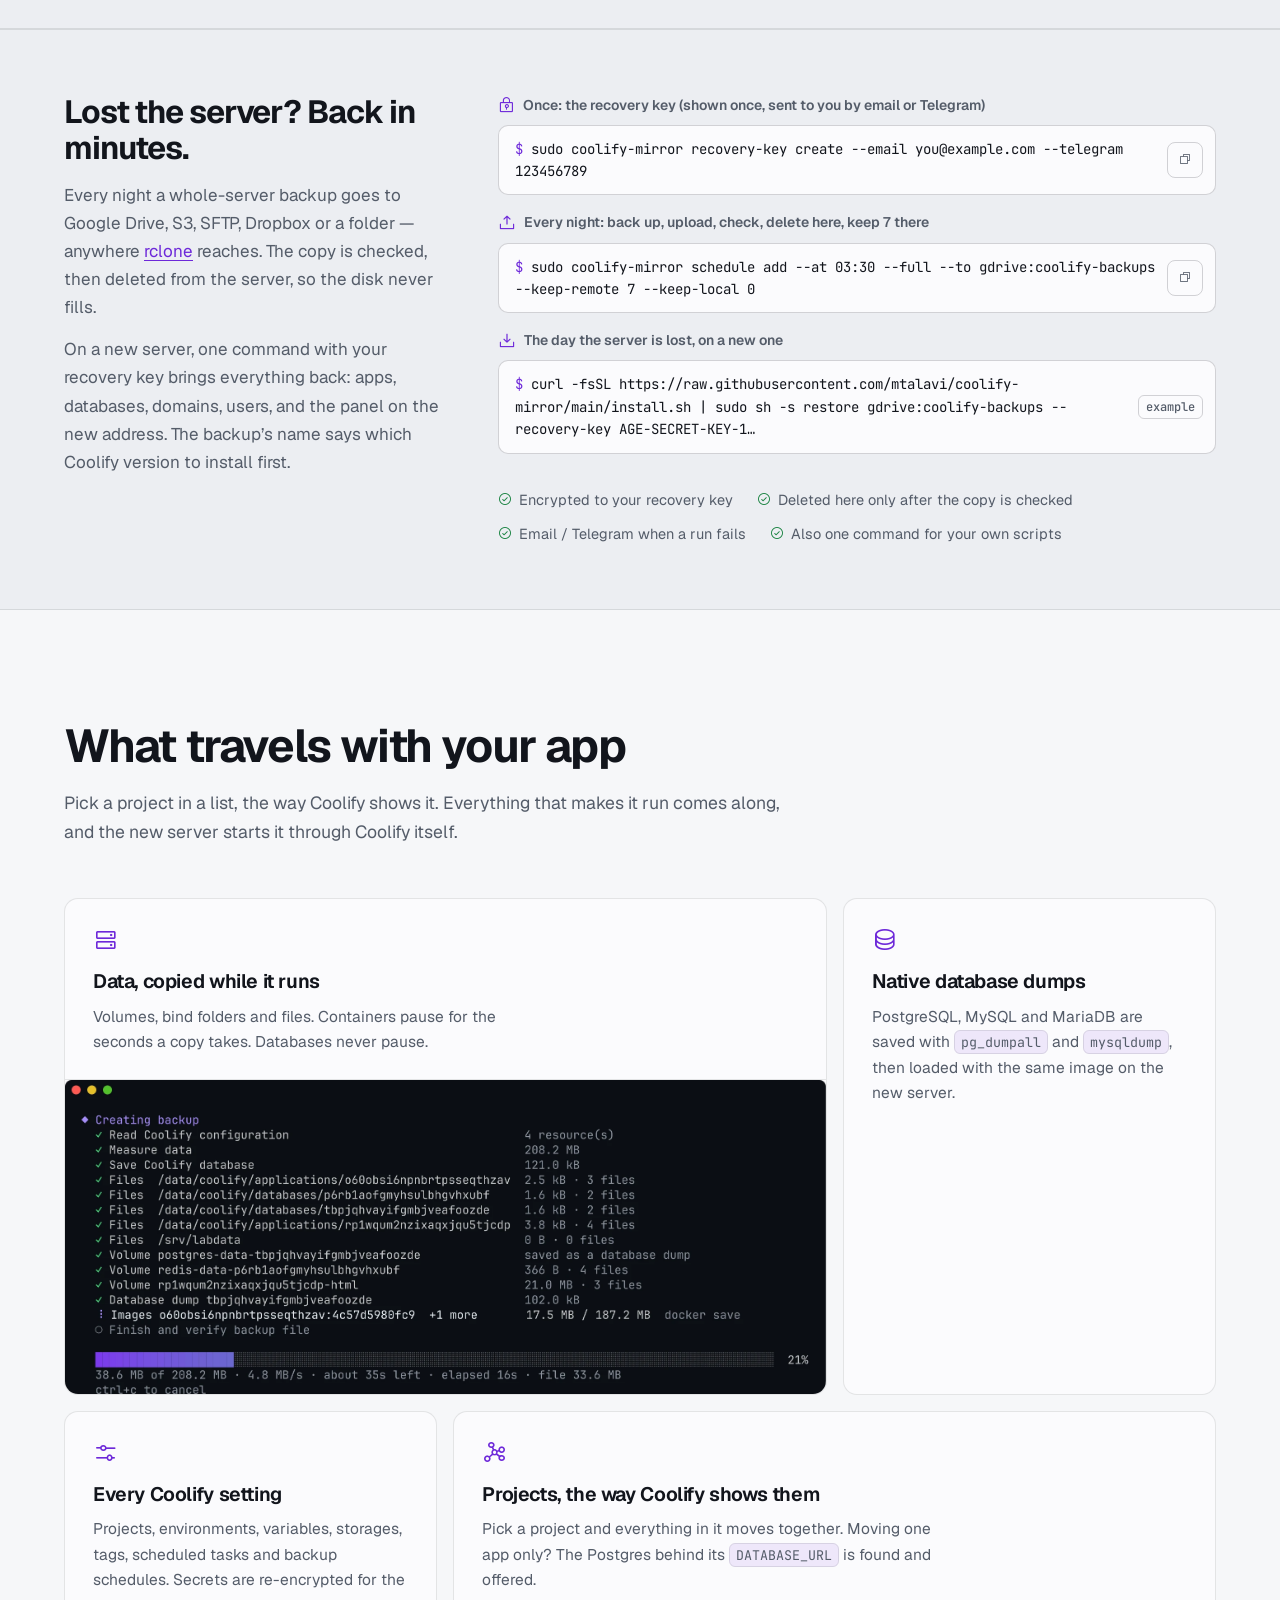
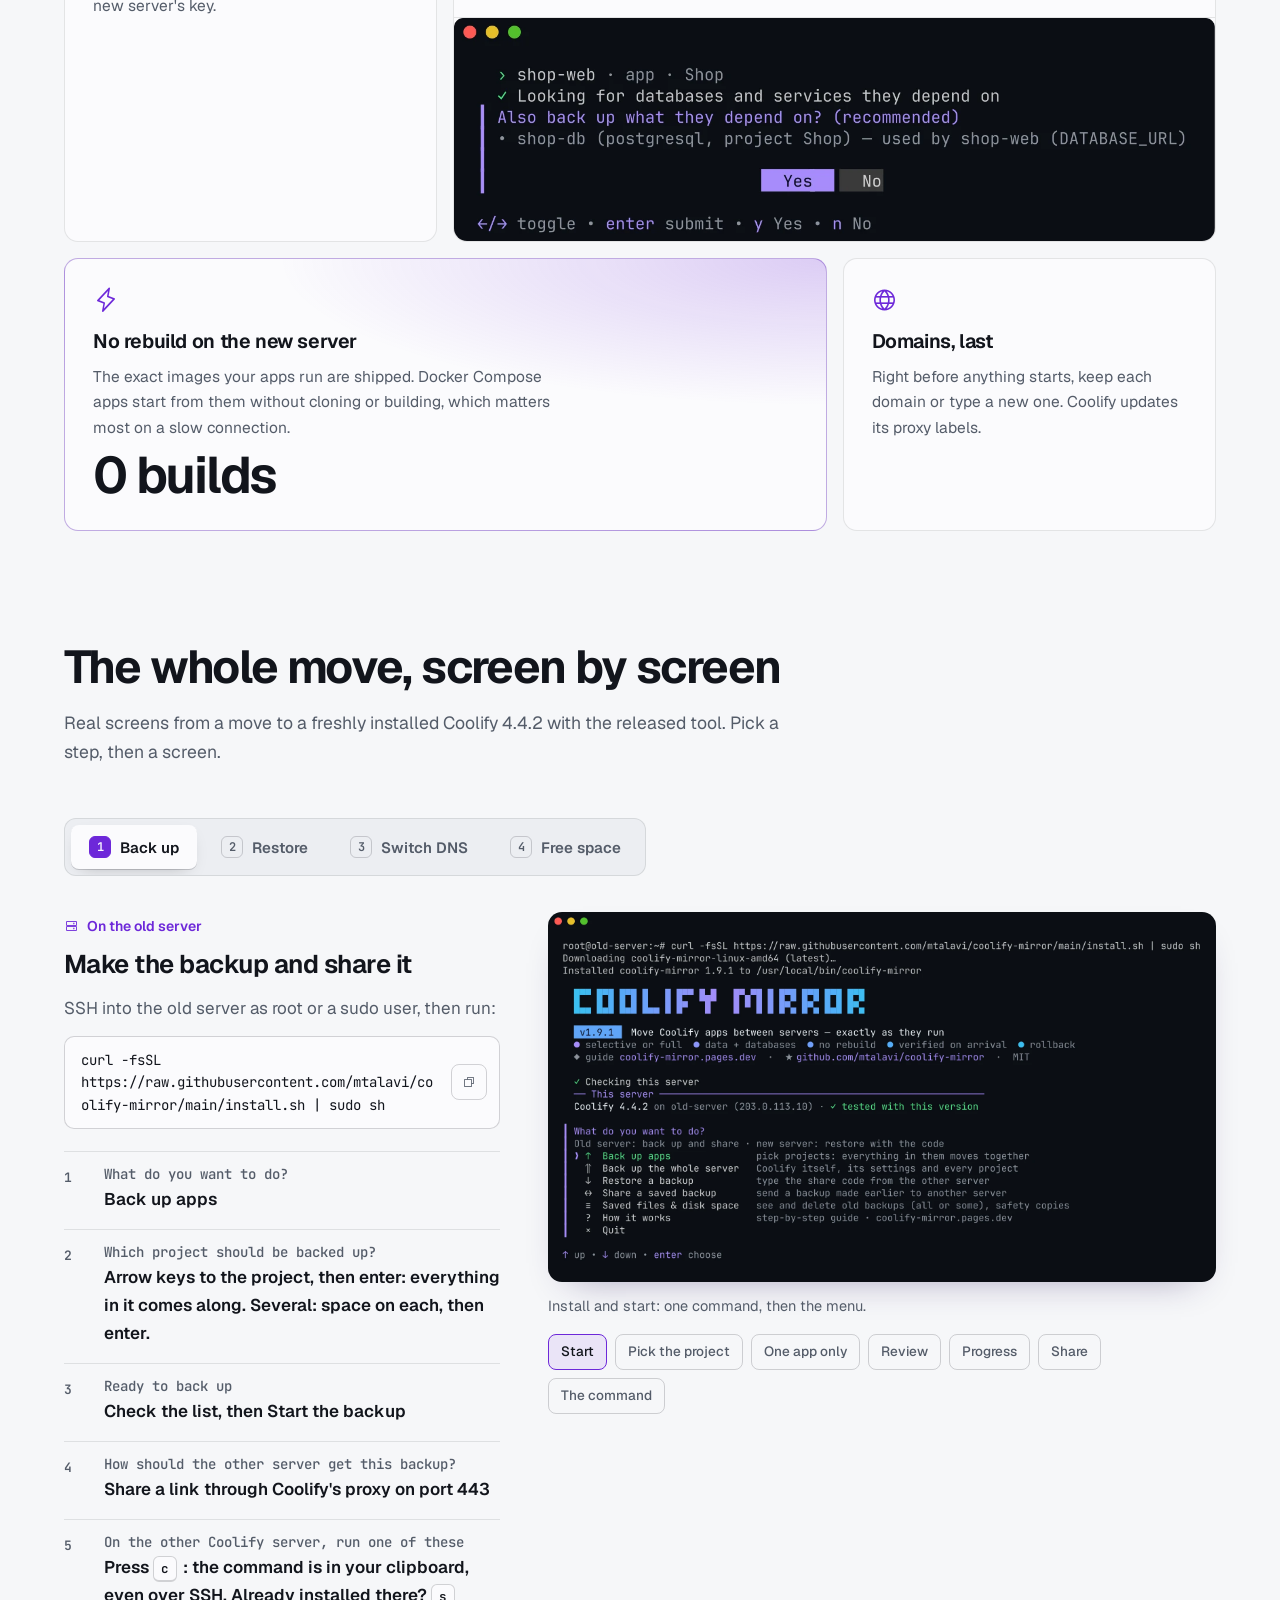
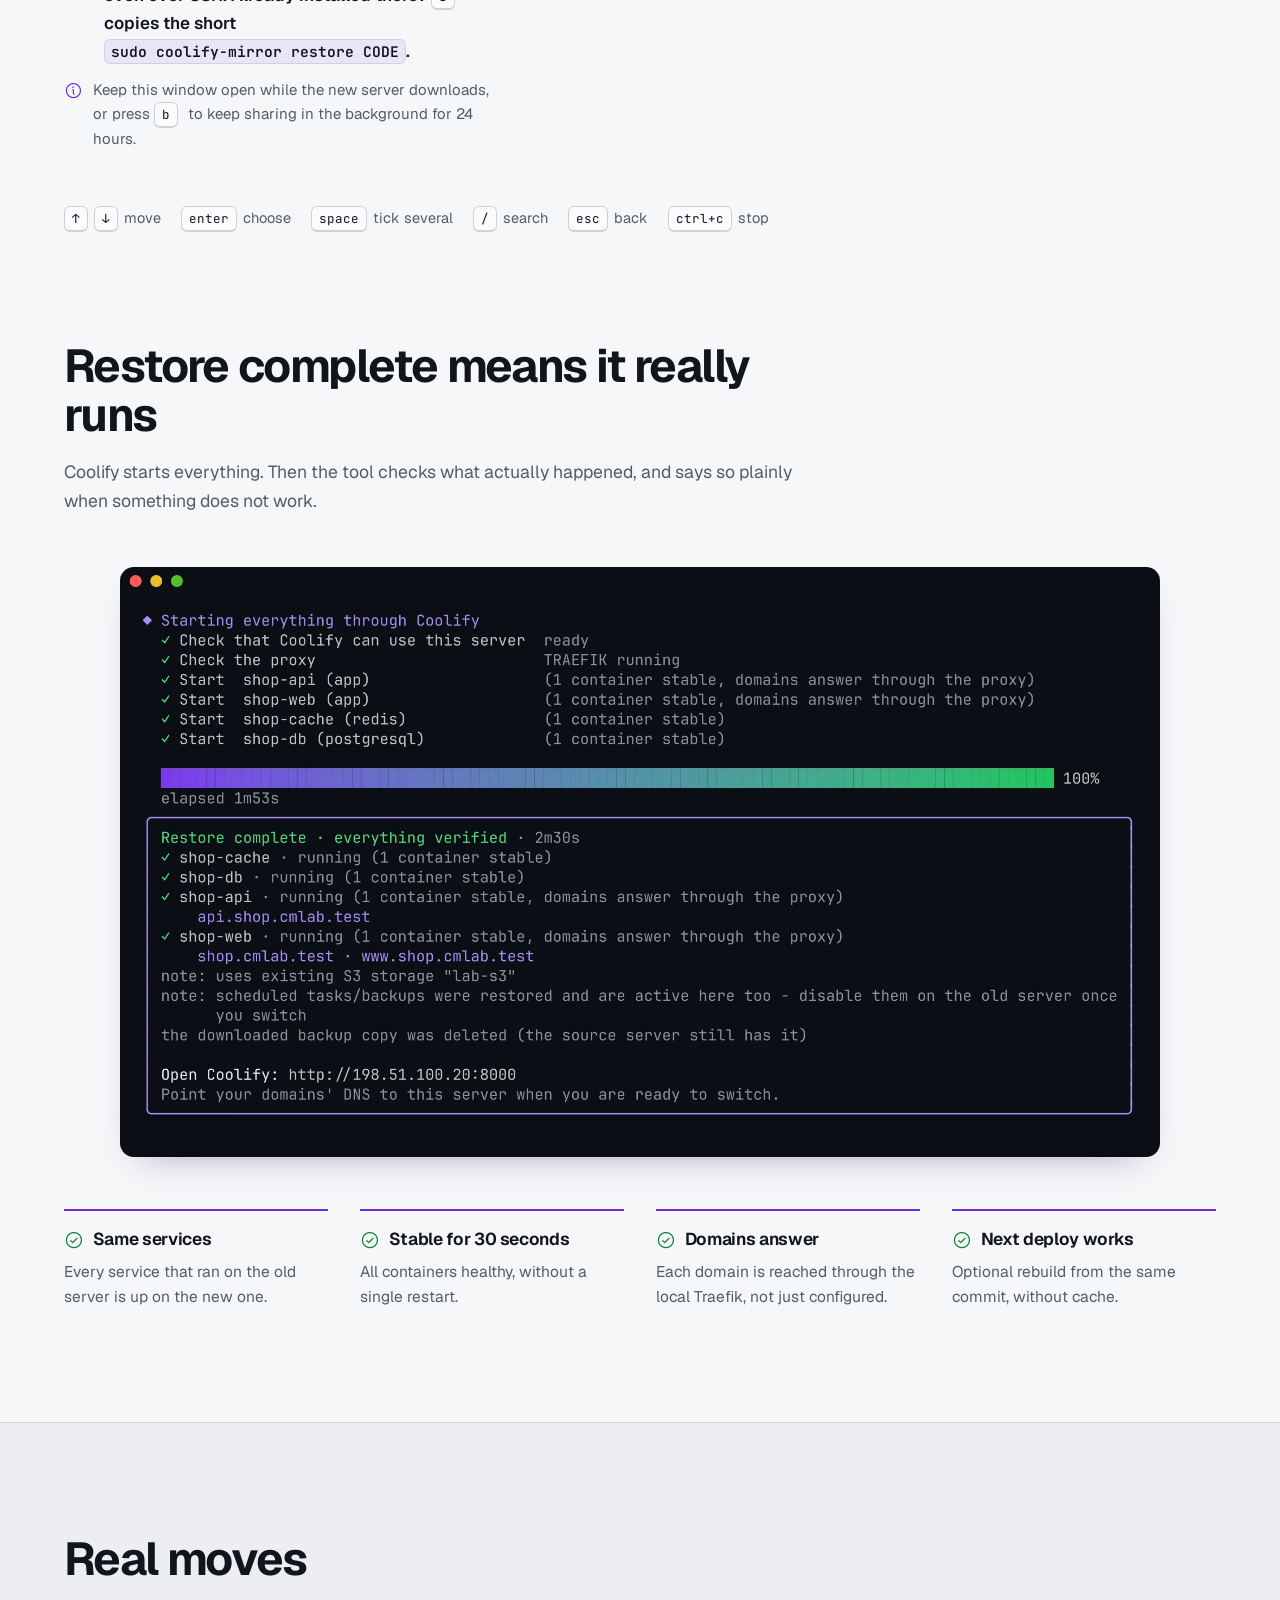
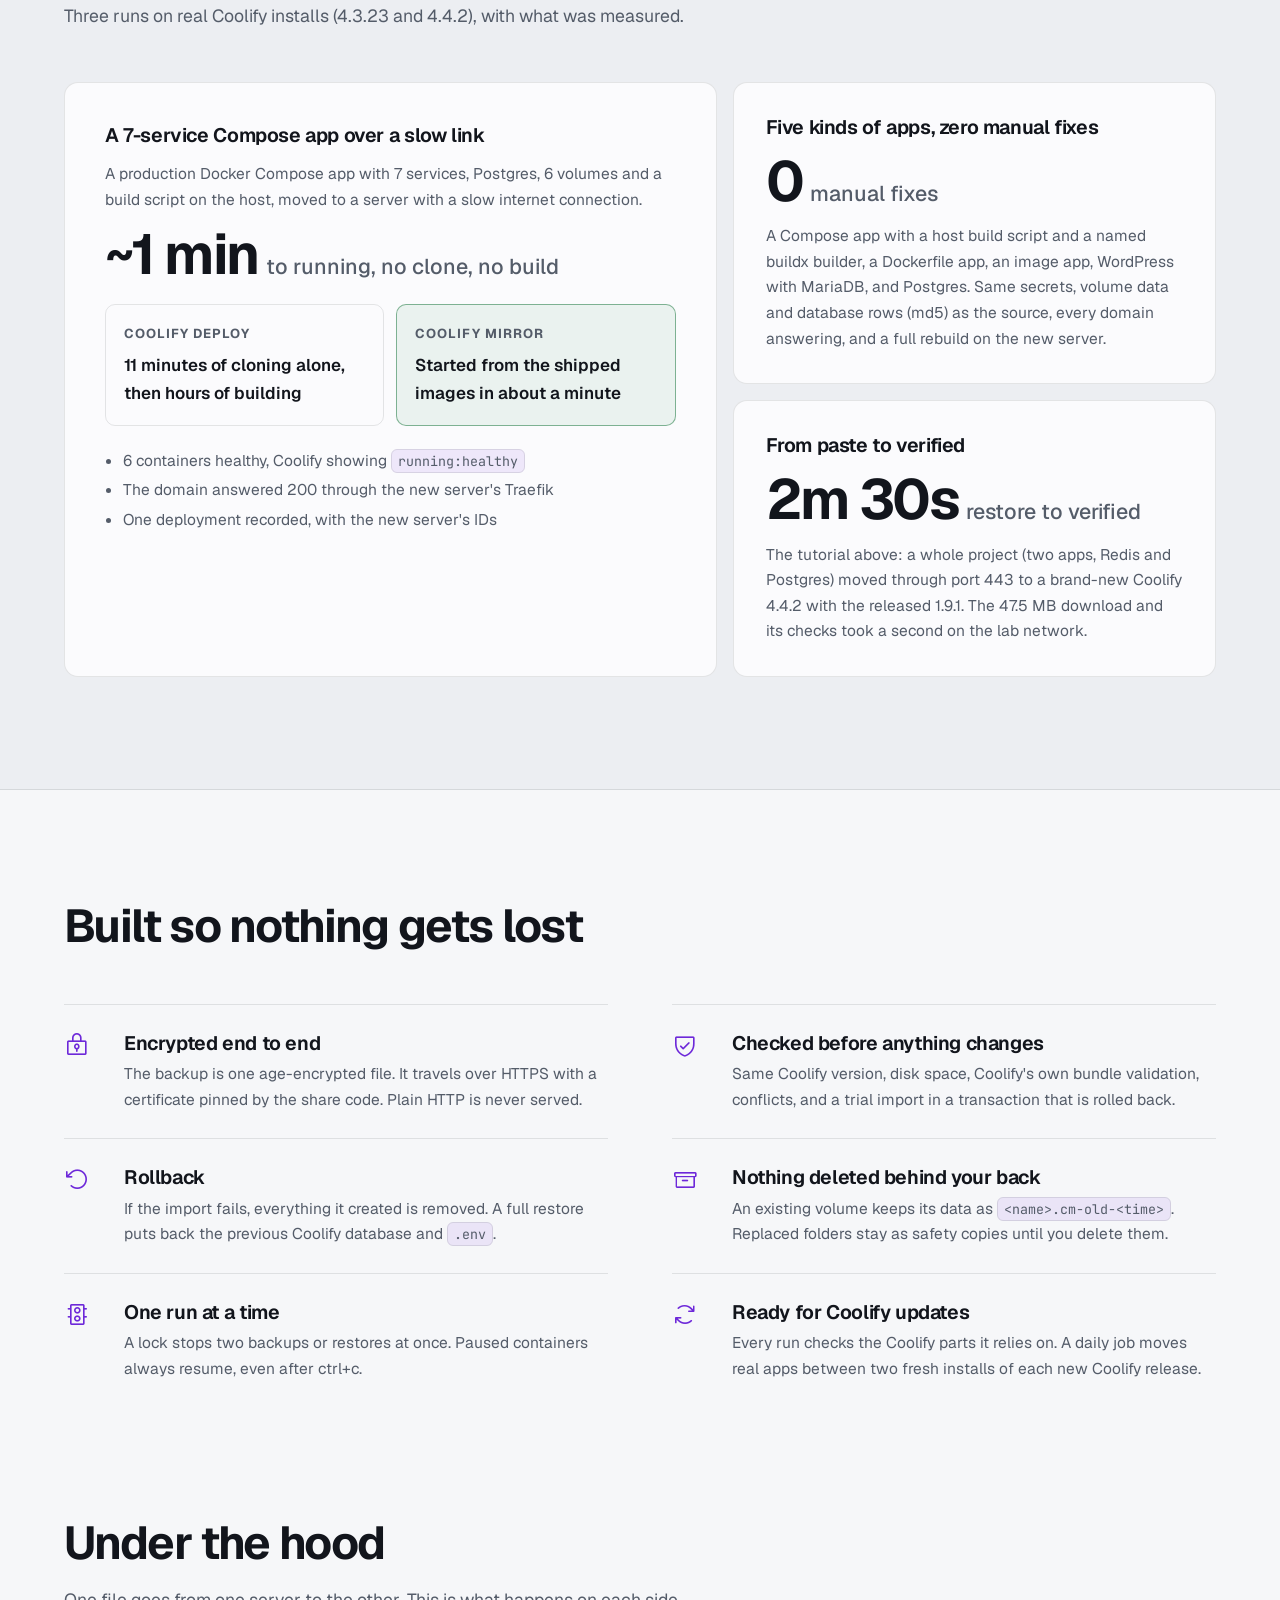
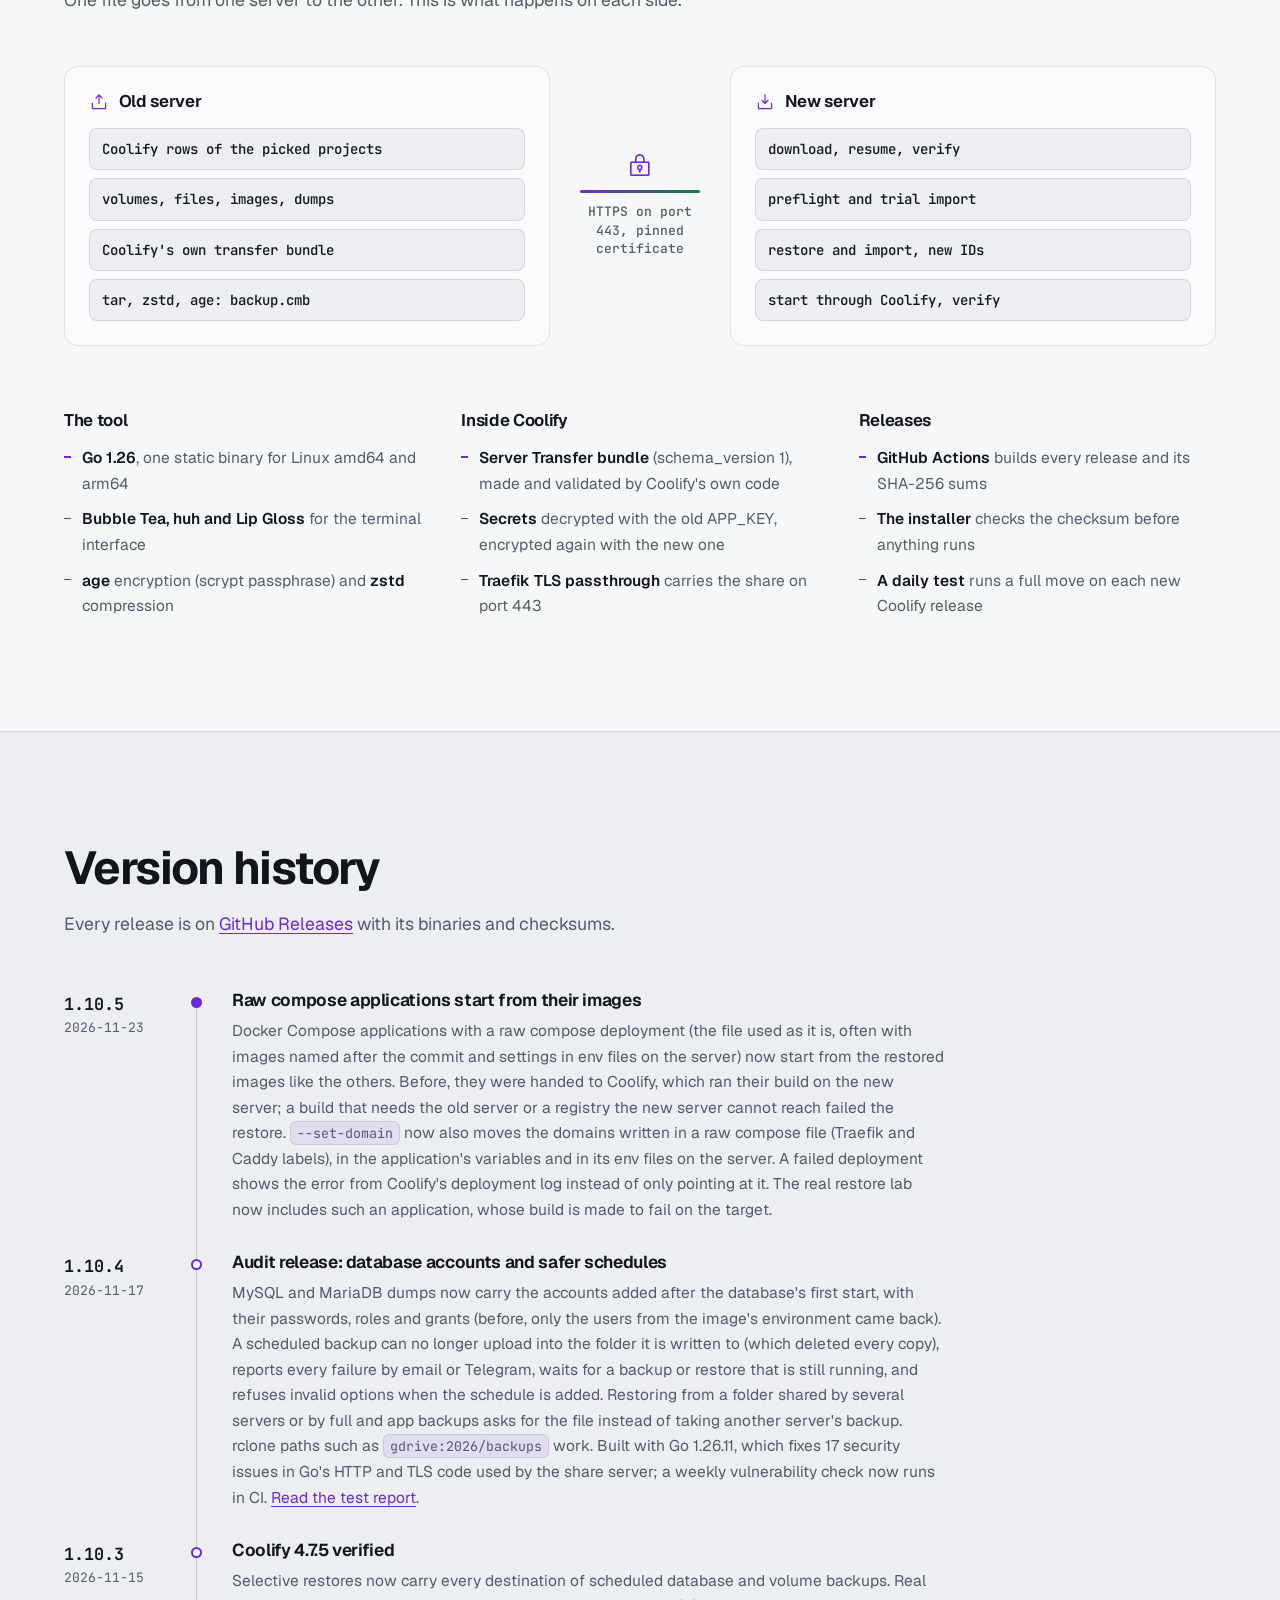
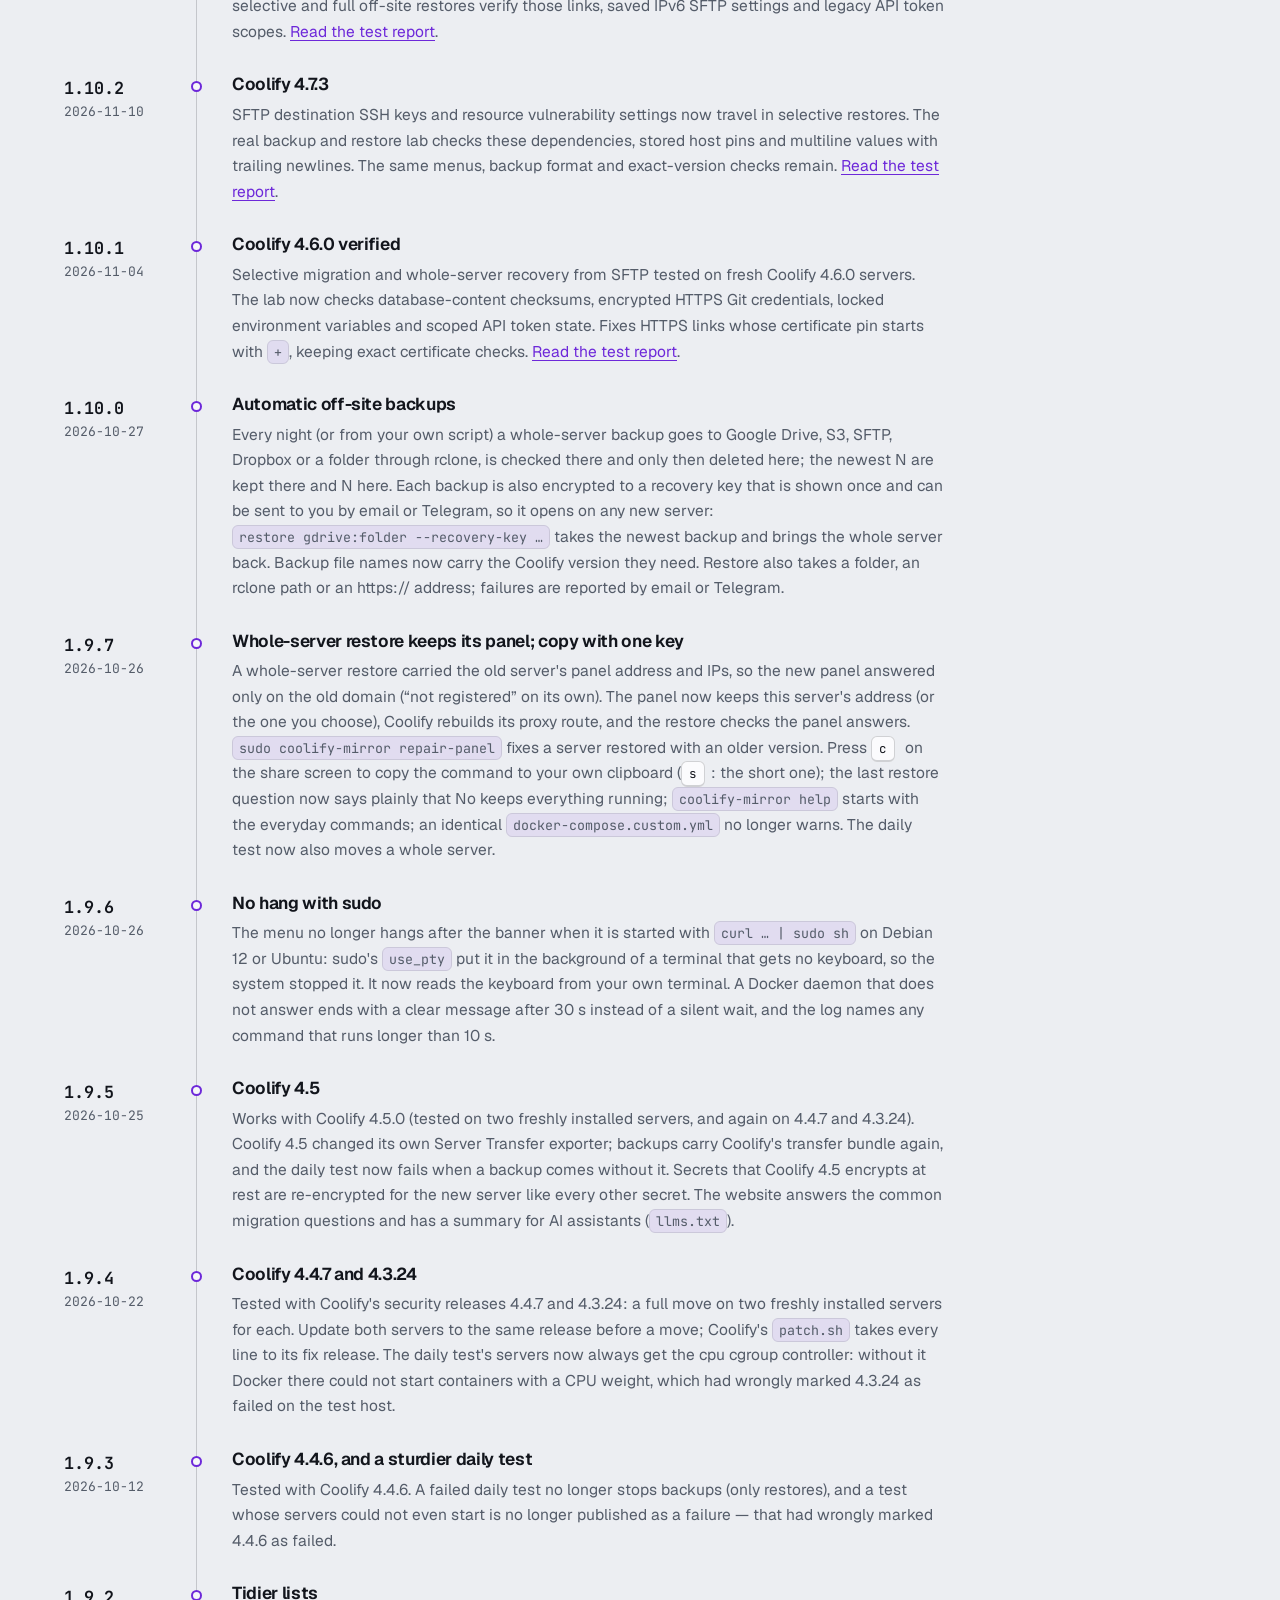
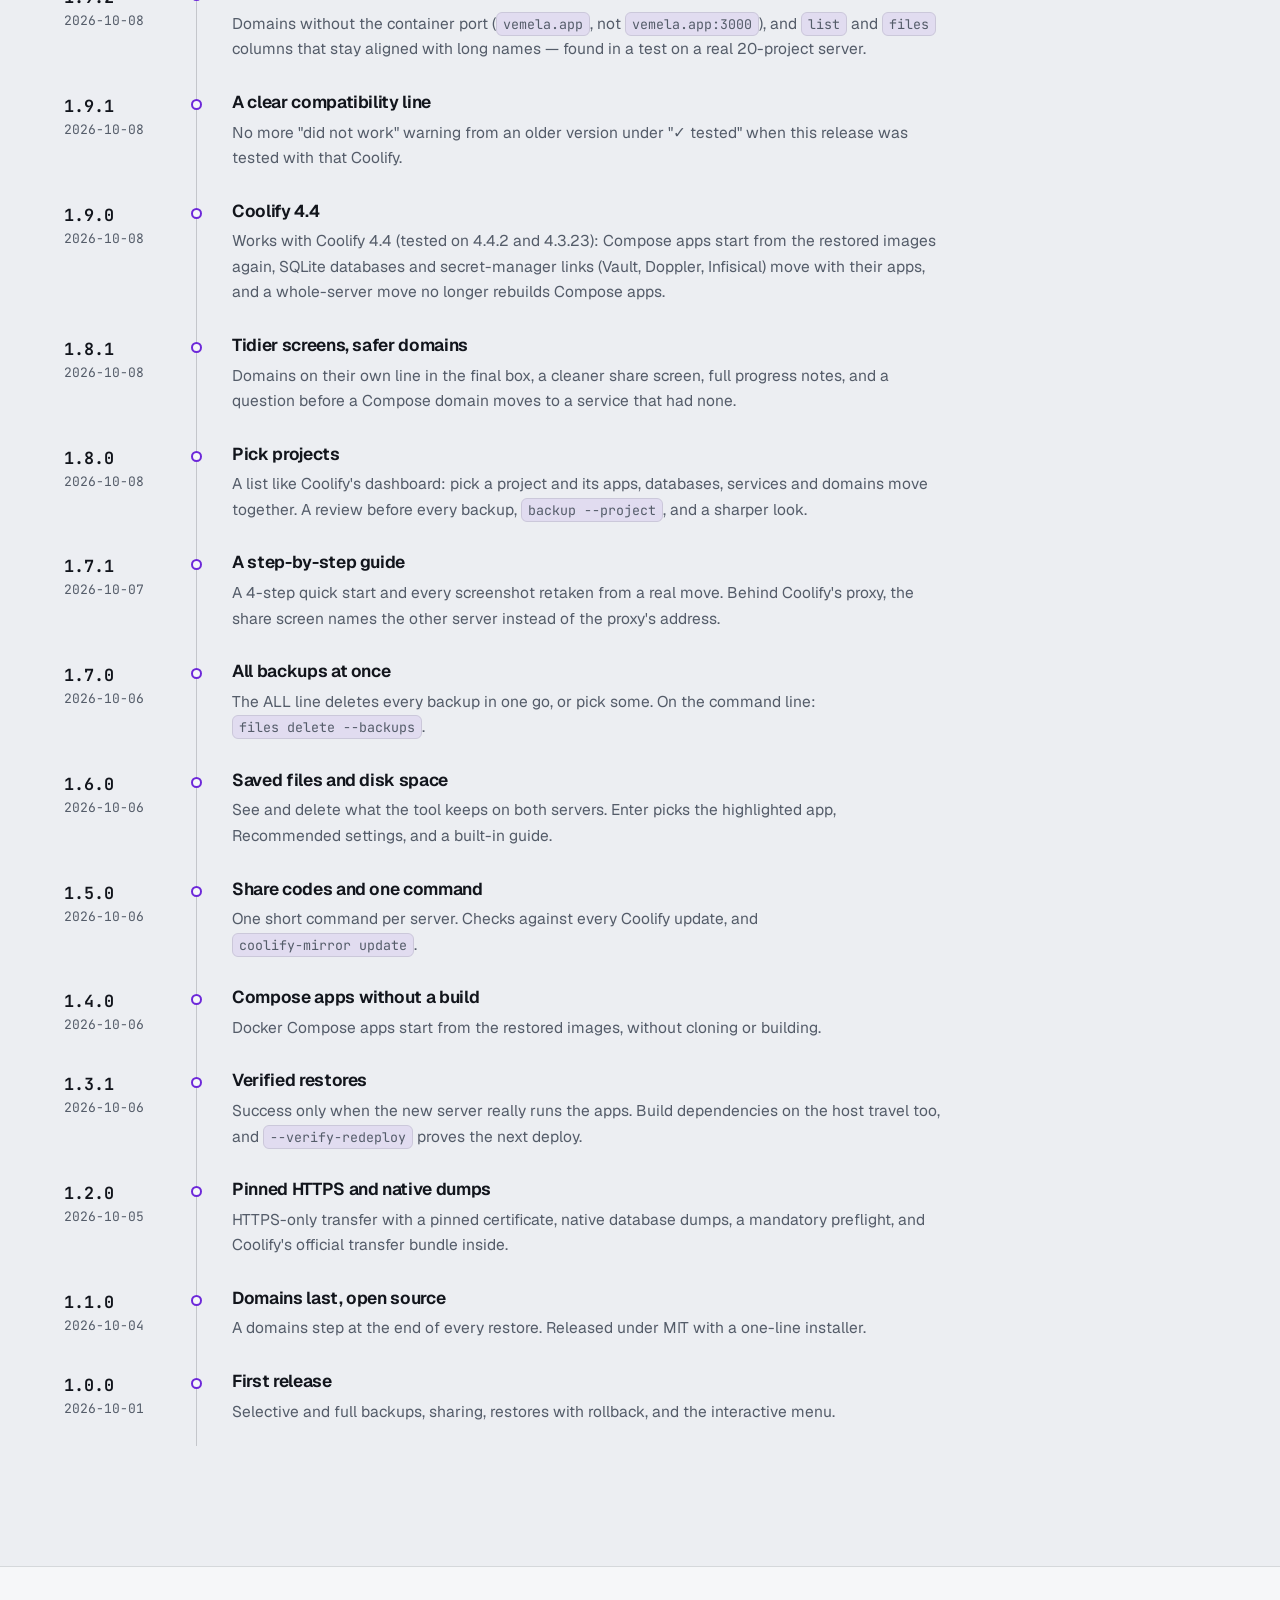
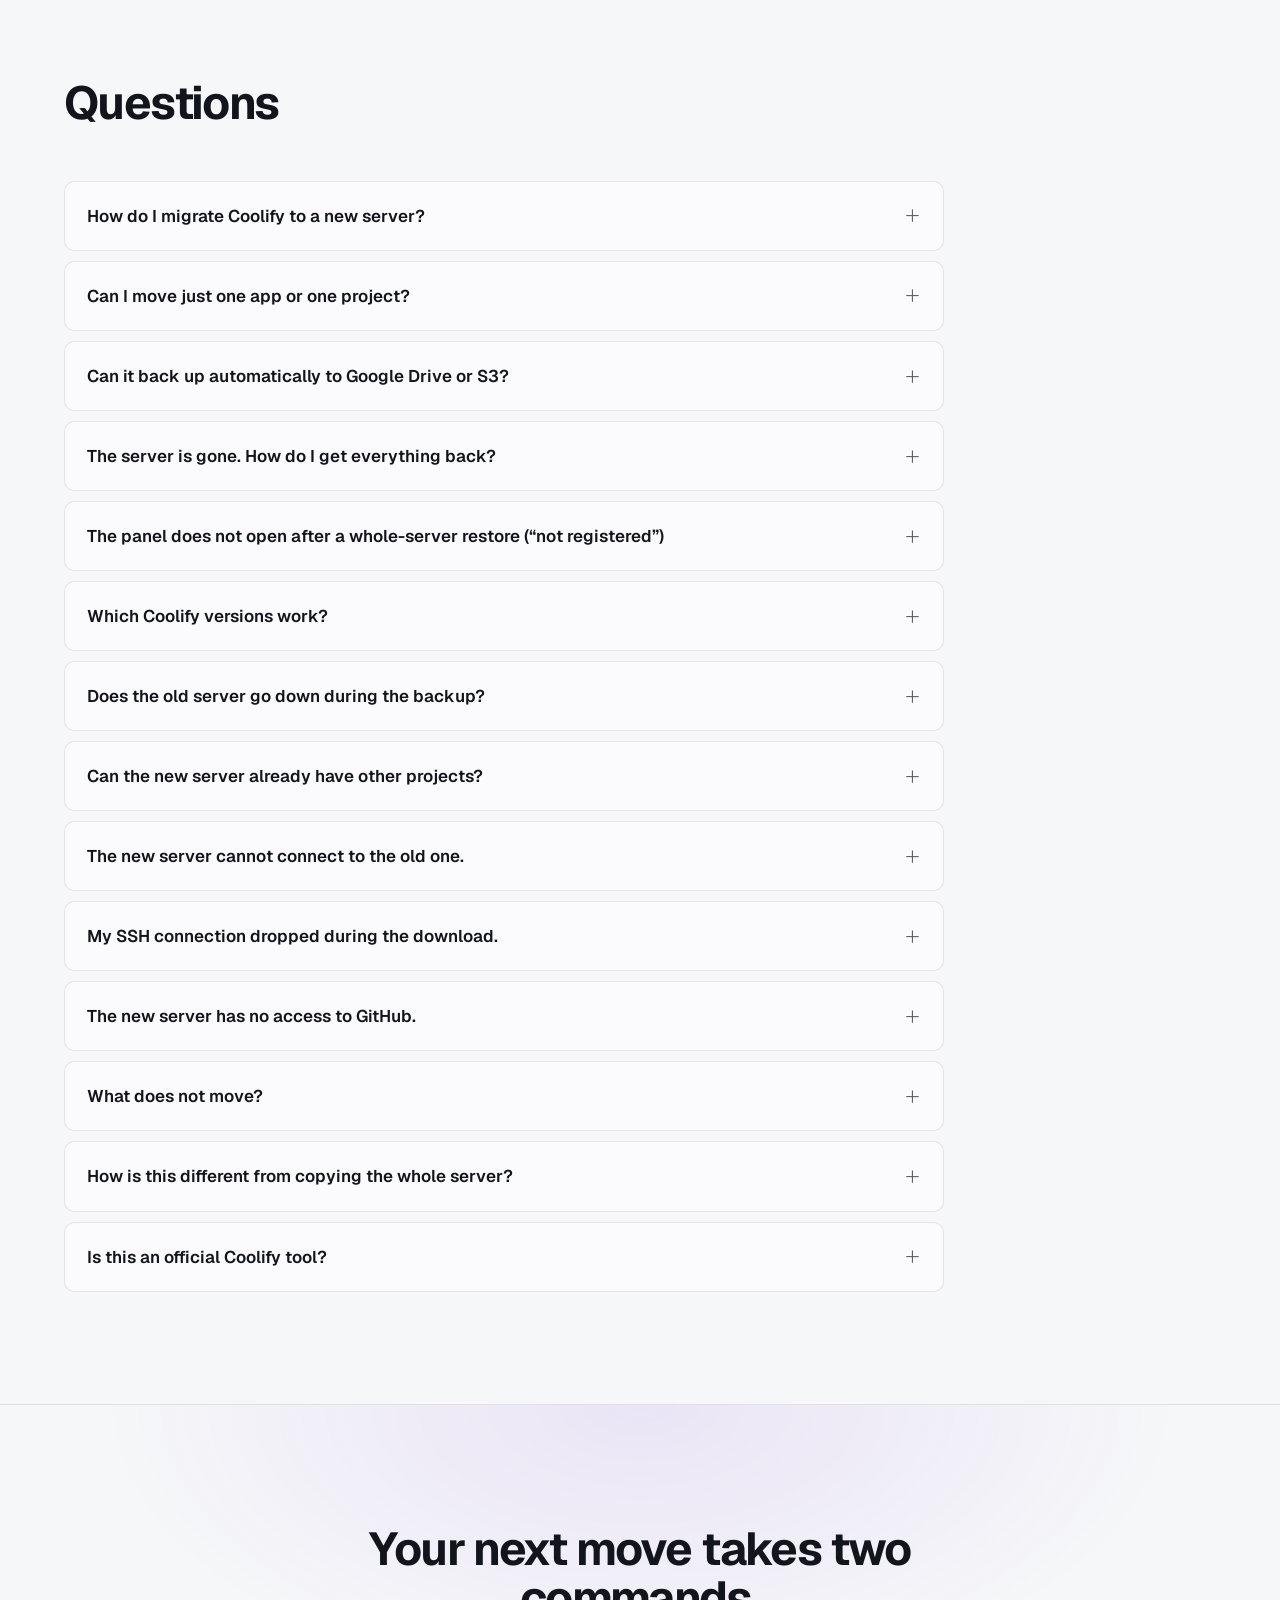
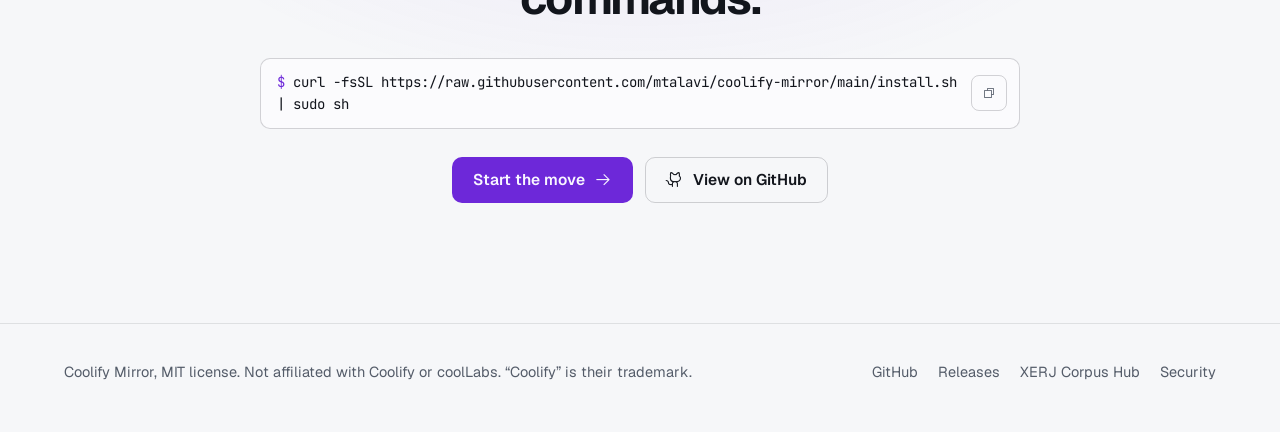
==== commit c5fda7b7: "1.10.5: changelog, site and version" ====
--- a/site/index.html
+++ b/site/index.html
@@ -60,7 +60,7 @@
    "applicationCategory": "DeveloperApplication",
    "applicationSubCategory": "Server migration, backup and restore",
    "operatingSystem": "Linux (amd64, arm64)",
-   "softwareVersion": "1.10.4",
+   "softwareVersion": "1.10.5",
    "softwareRequirements": "Coolify v4.3, v4.4, v4.5, v4.6 or v4.7 (same version on both servers), Linux amd64 or arm64, SSH as root or a sudo user",
    "featureList": [
     "Back up one app, several projects or a whole Coolify server",
@@ -737,6 +737,7 @@
       <p>Every release is on <a href="https://github.com/mtalavi/coolify-mirror/releases">GitHub Releases</a> with its binaries and checksums.</p>
     </div>
     <div class="timeline">
+      <div class="rel"><div><span class="v">1.10.5</span><span class="d">2026-11-23</span></div><div><h3>Raw compose applications start from their images</h3><p>Docker Compose applications with a raw compose deployment (the file used as it is, often with images named after the commit and settings in env files on the server) now start from the restored images like the others. Before, they were handed to Coolify, which ran their build on the new server; a build that needs the old server or a registry the new server cannot reach failed the restore. <code>--set-domain</code> now also moves the domains written in a raw compose file (Traefik and Caddy labels), in the application's variables and in its env files on the server. A failed deployment shows the error from Coolify's deployment log instead of only pointing at it. The real restore lab now includes such an application, whose build is made to fail on the target.</p></div></div>
       <div class="rel"><div><span class="v">1.10.4</span><span class="d">2026-11-17</span></div><div><h3>Audit release: database accounts and safer schedules</h3><p>MySQL and MariaDB dumps now carry the accounts added after the database's first start, with their passwords, roles and grants (before, only the users from the image's environment came back). A scheduled backup can no longer upload into the folder it is written to (which deleted every copy), reports every failure by email or Telegram, waits for a backup or restore that is still running, and refuses invalid options when the schedule is added. Restoring from a folder shared by several servers or by full and app backups asks for the file instead of taking another server's backup. rclone paths such as <code>gdrive:2026/backups</code> work. Built with Go 1.26.11, which fixes 17 security issues in Go's HTTP and TLS code used by the share server; a weekly vulnerability check now runs in CI. <a href="https://github.com/mtalavi/coolify-mirror/blob/main/docs/testing-4.7.5.md">Read the test report</a>.</p></div></div>
       <div class="rel"><div><span class="v">1.10.3</span><span class="d">2026-11-15</span></div><div><h3>Coolify 4.7.5 verified</h3><p>Selective restores now carry every destination of scheduled database and volume backups. Real selective and full off-site restores verify those links, saved IPv6 SFTP settings and legacy API token scopes. <a href="https://github.com/mtalavi/coolify-mirror/blob/main/docs/testing-4.7.5.md">Read the test report</a>.</p></div></div>
       <div class="rel"><div><span class="v">1.10.2</span><span class="d">2026-11-10</span></div><div><h3>Coolify 4.7.3</h3><p>SFTP destination SSH keys and resource vulnerability settings now travel in selective restores. The real backup and restore lab checks these dependencies, stored host pins and multiline values with trailing newlines. The same menus, backup format and exact-version checks remain. <a href="https://github.com/mtalavi/coolify-mirror/blob/main/docs/testing-4.7.3.md">Read the test report</a>.</p></div></div>
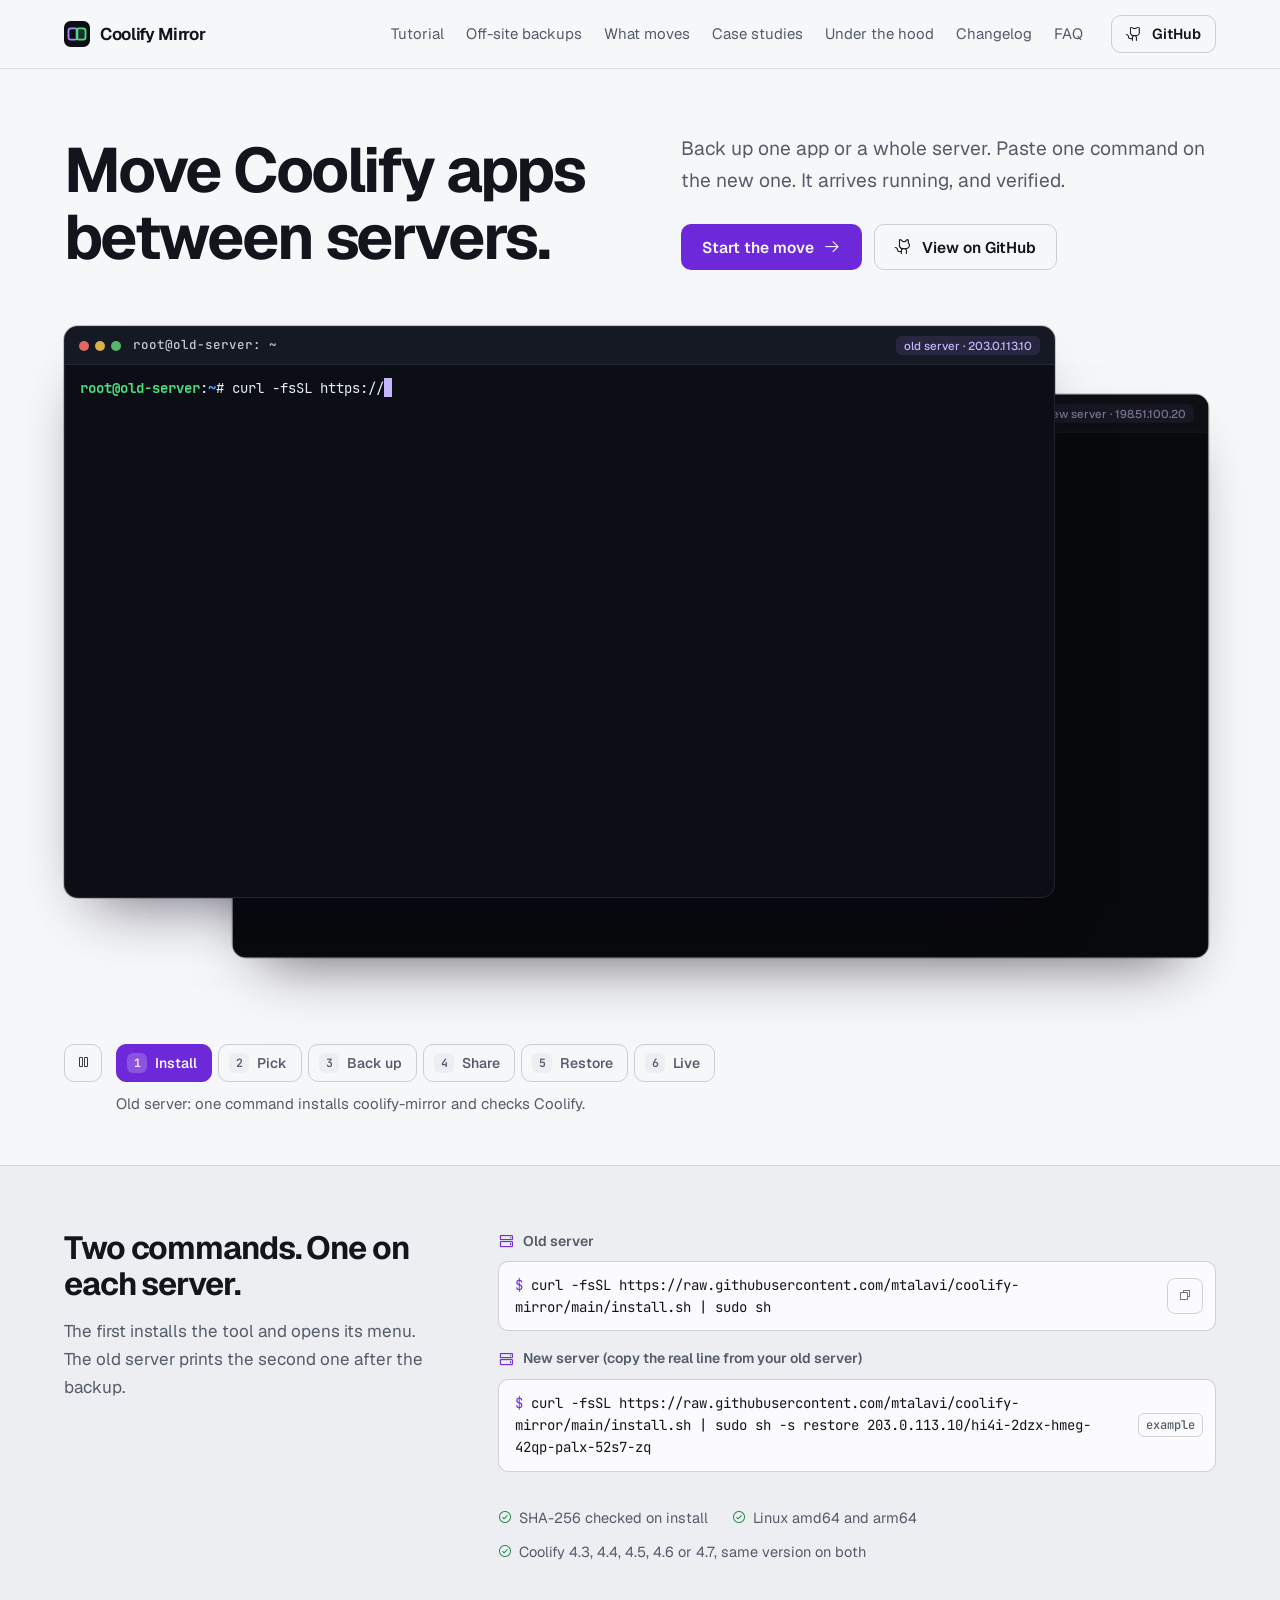
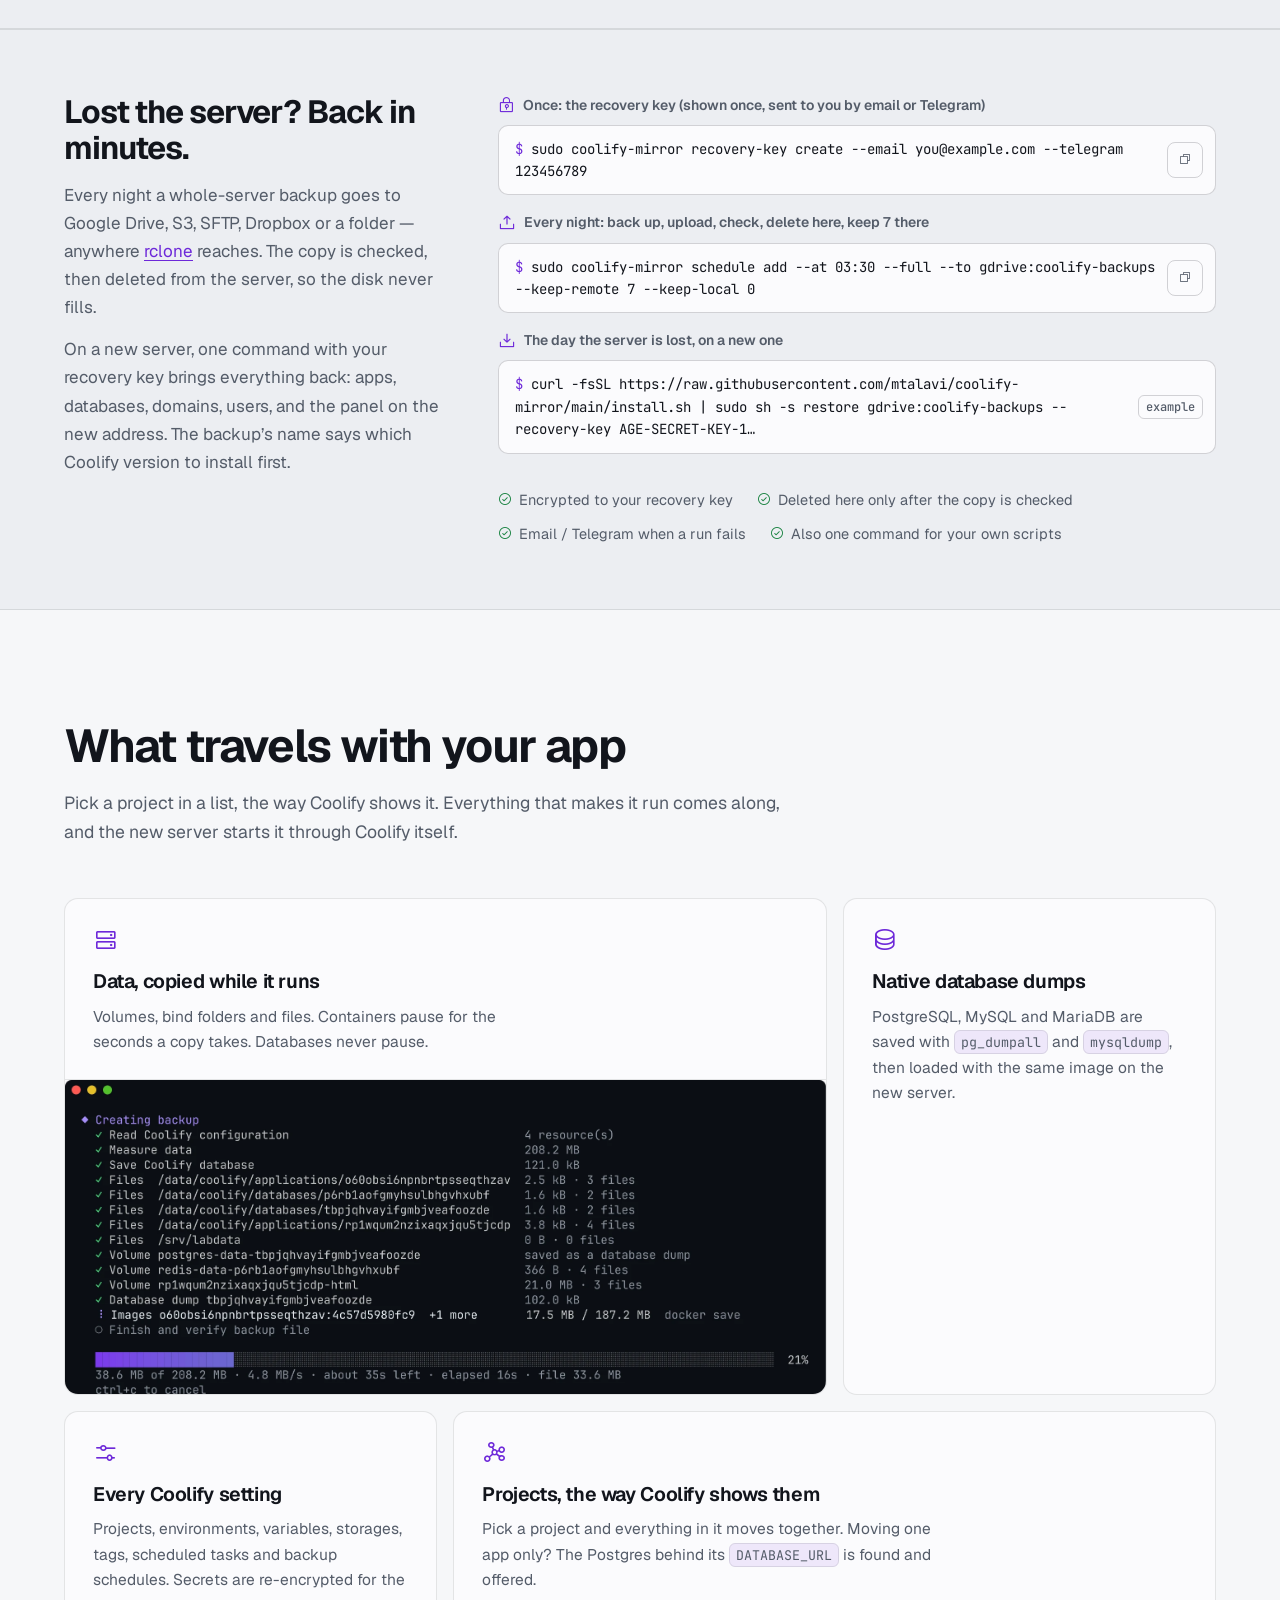
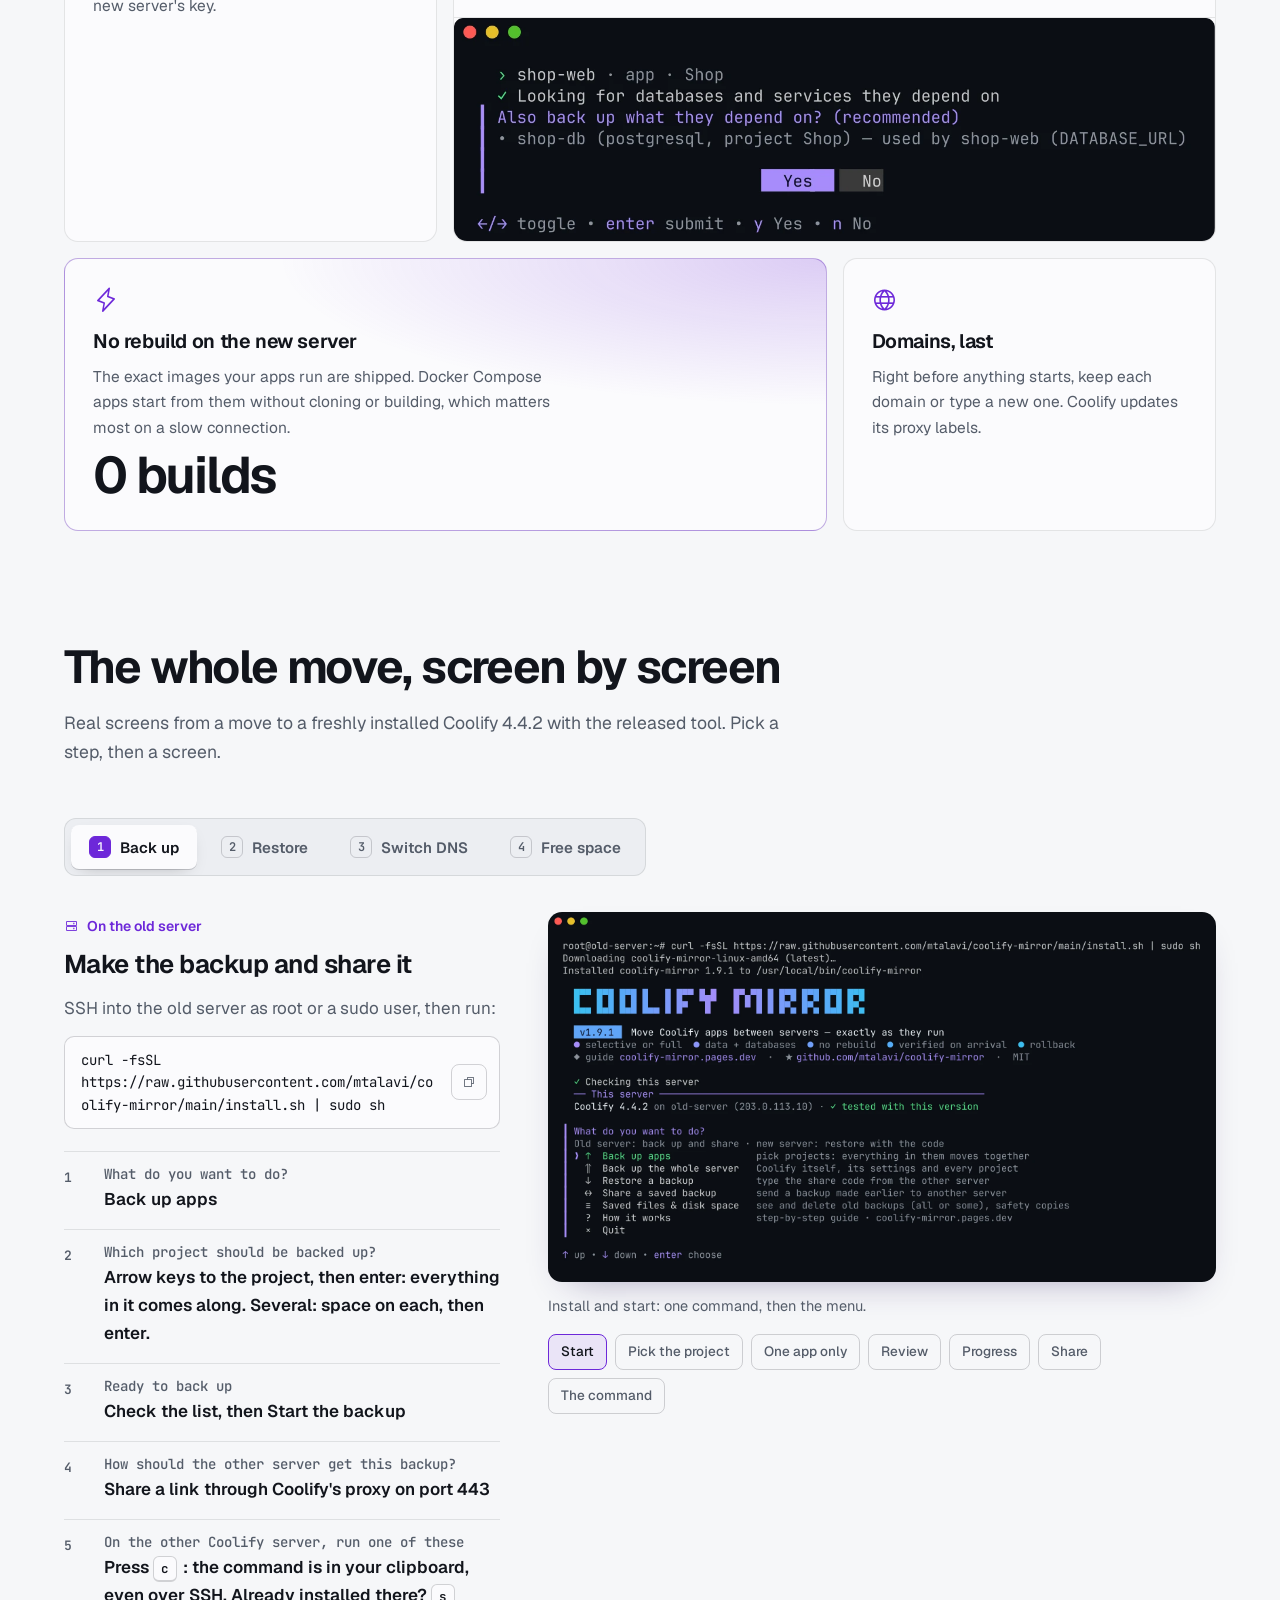
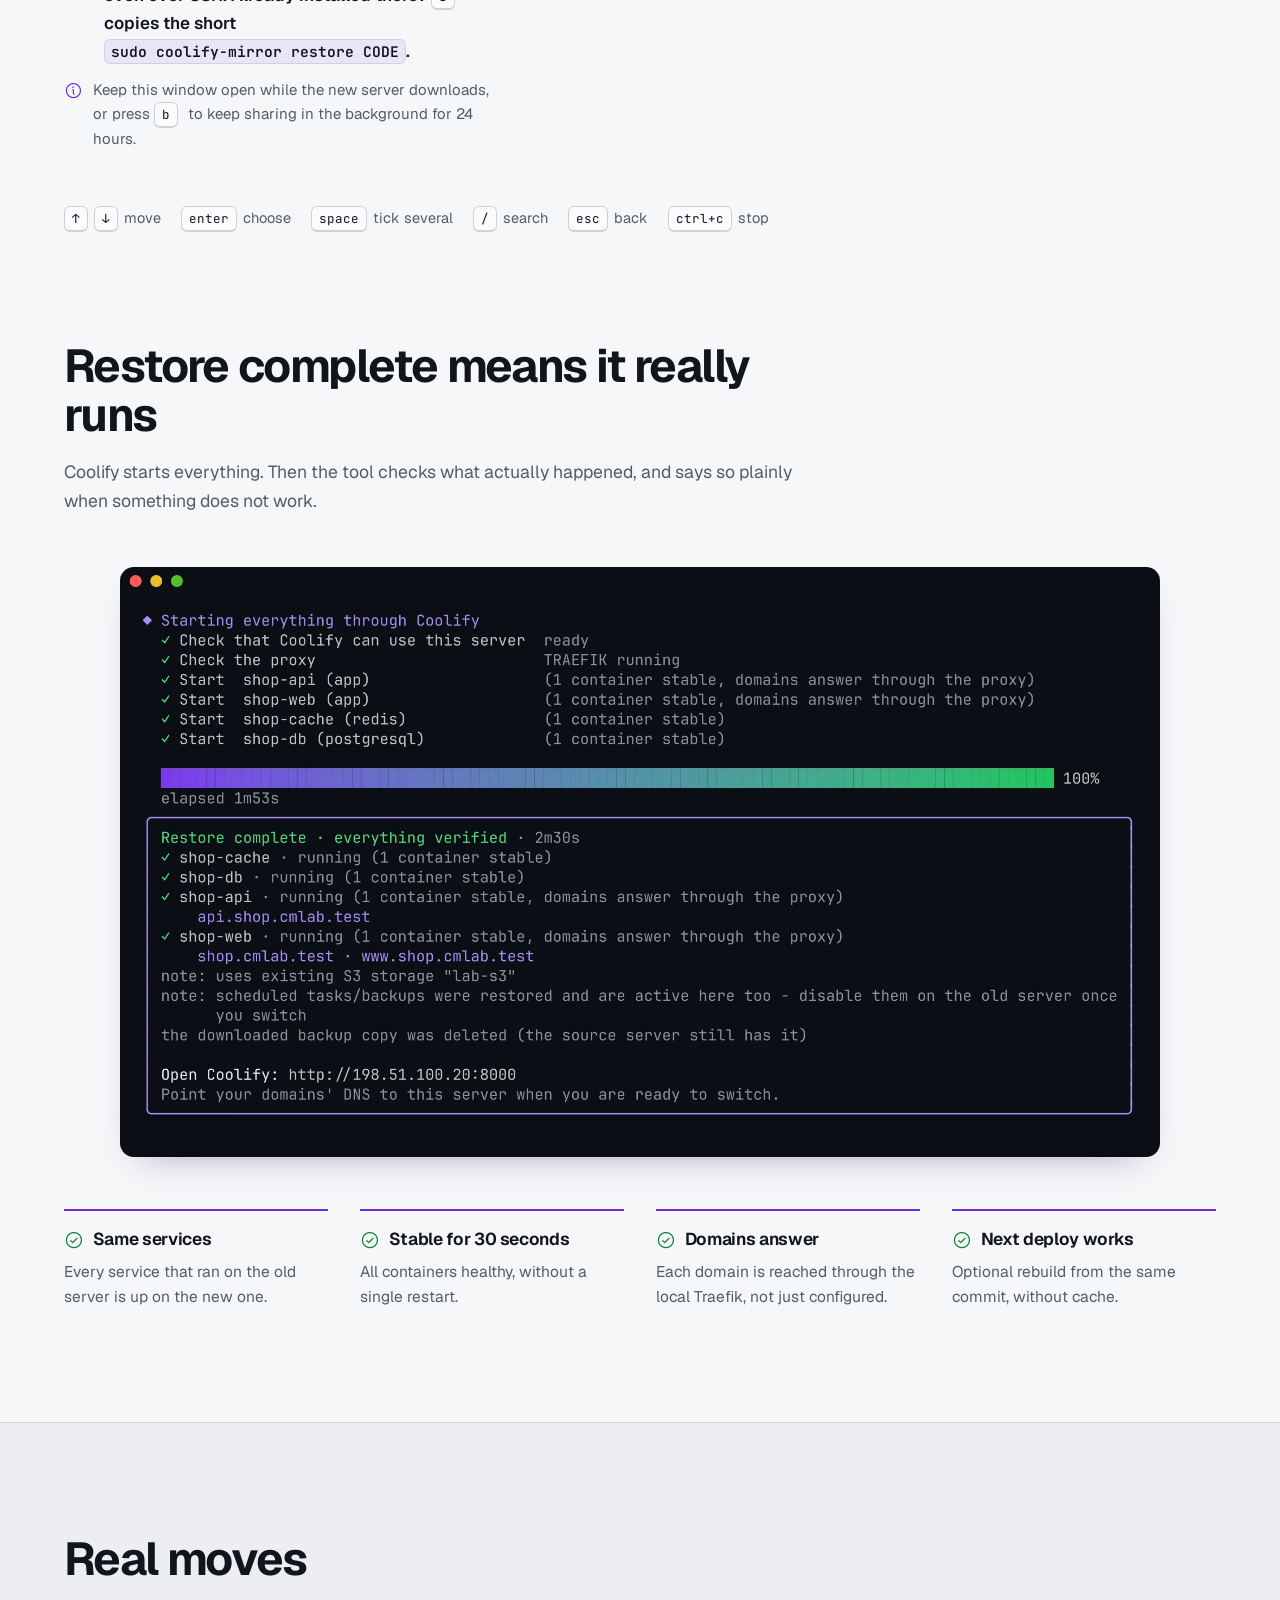
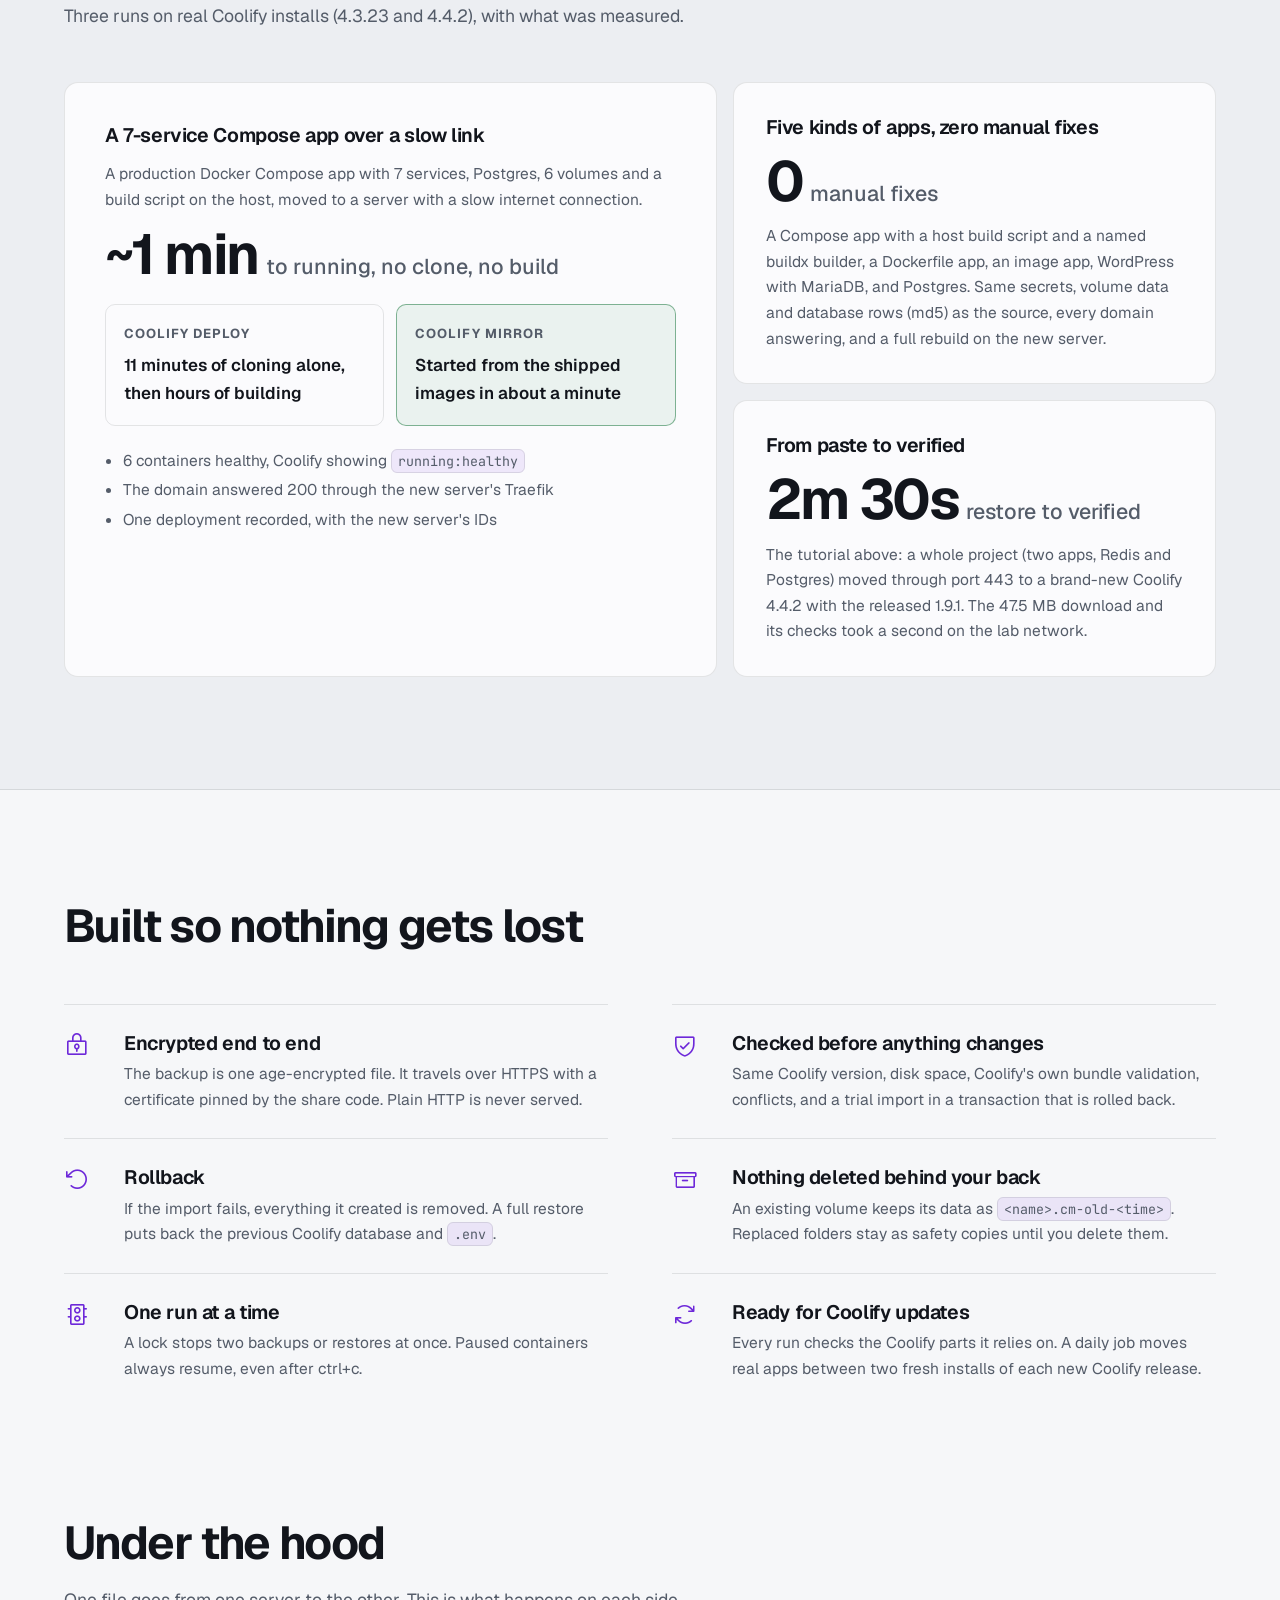
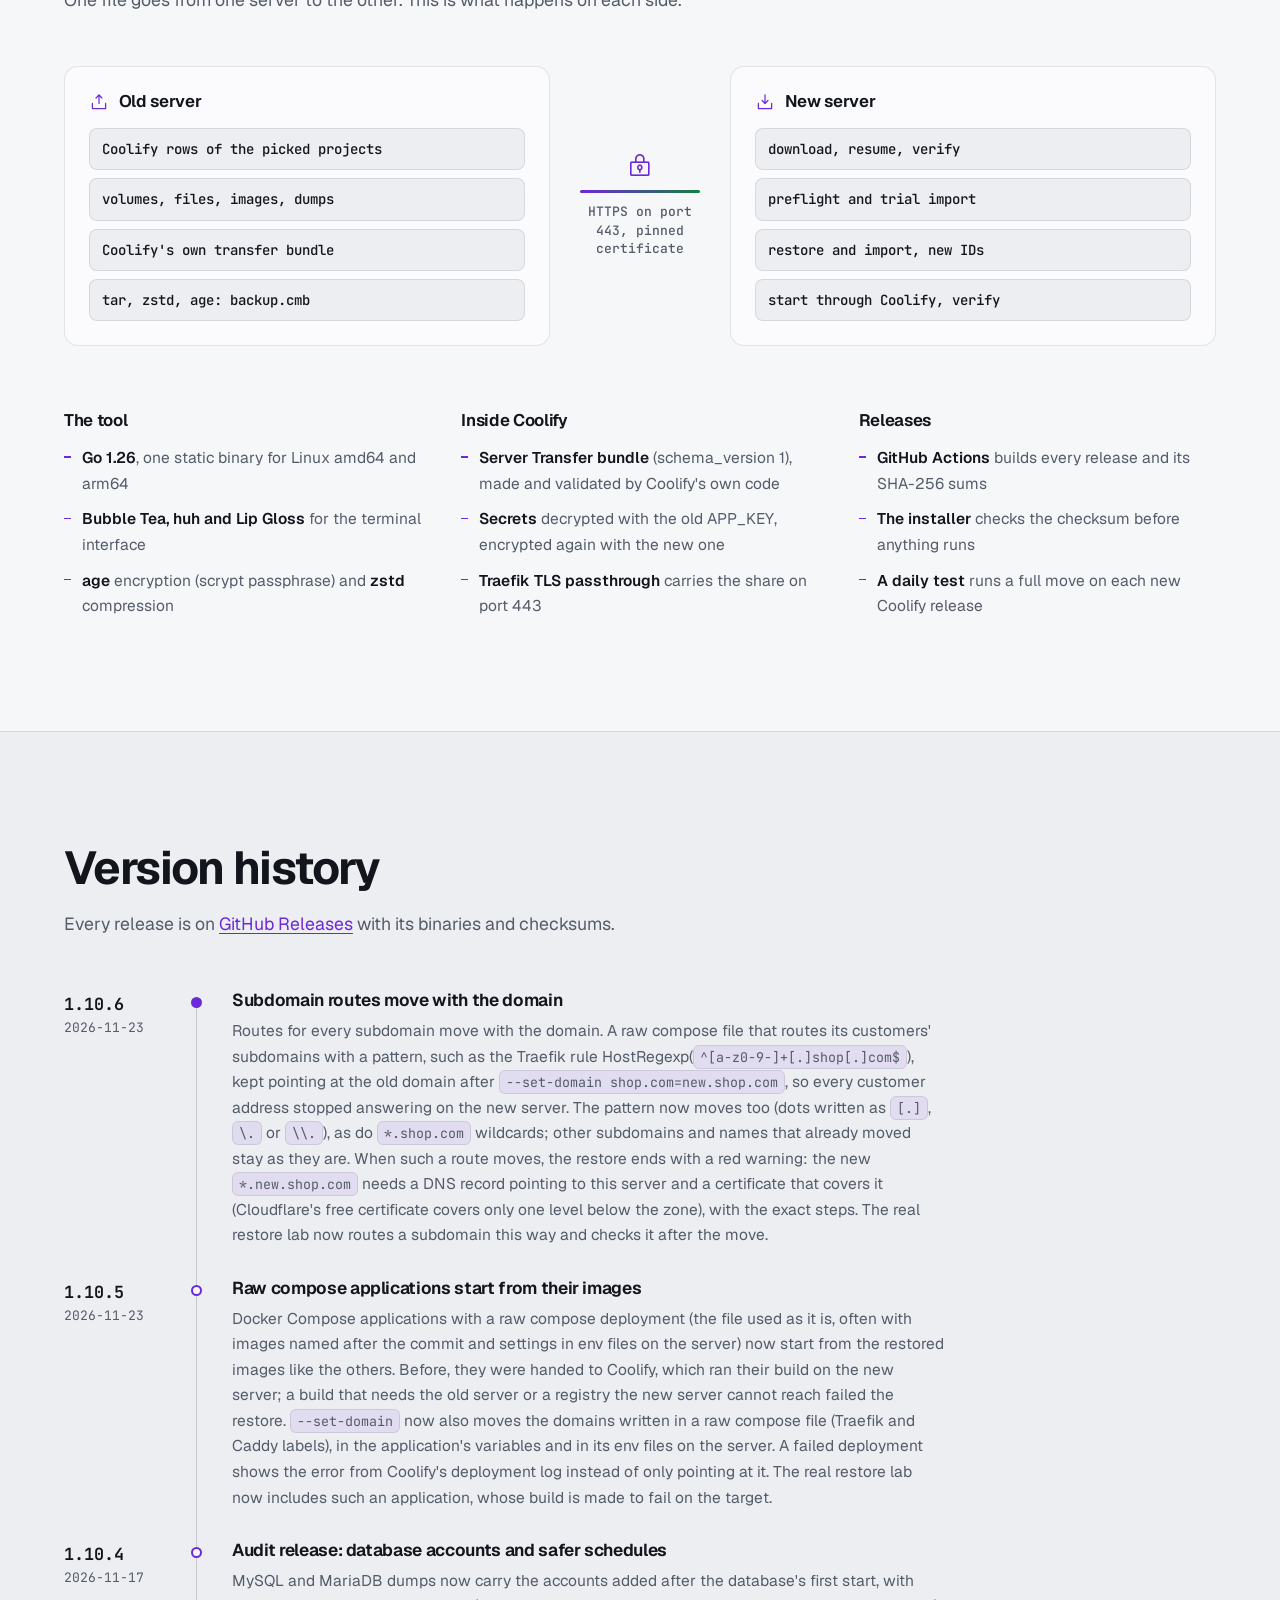
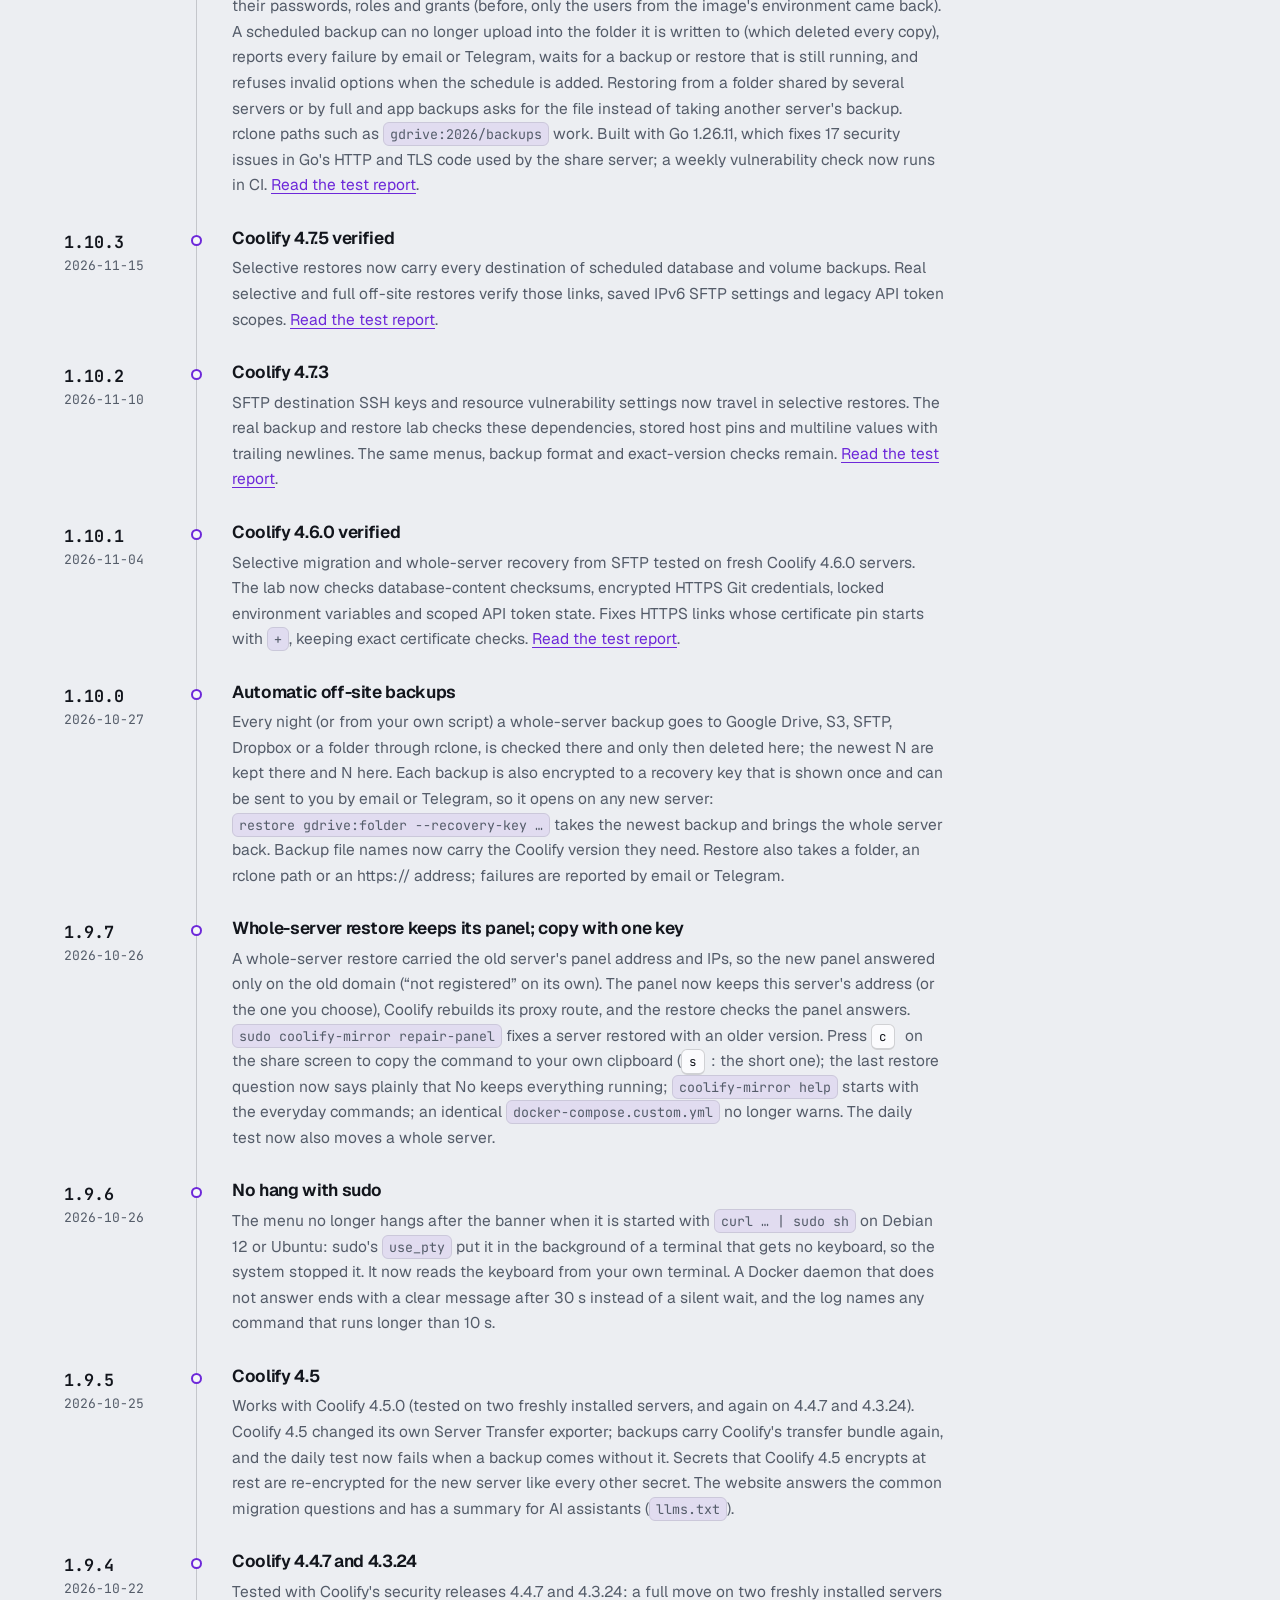
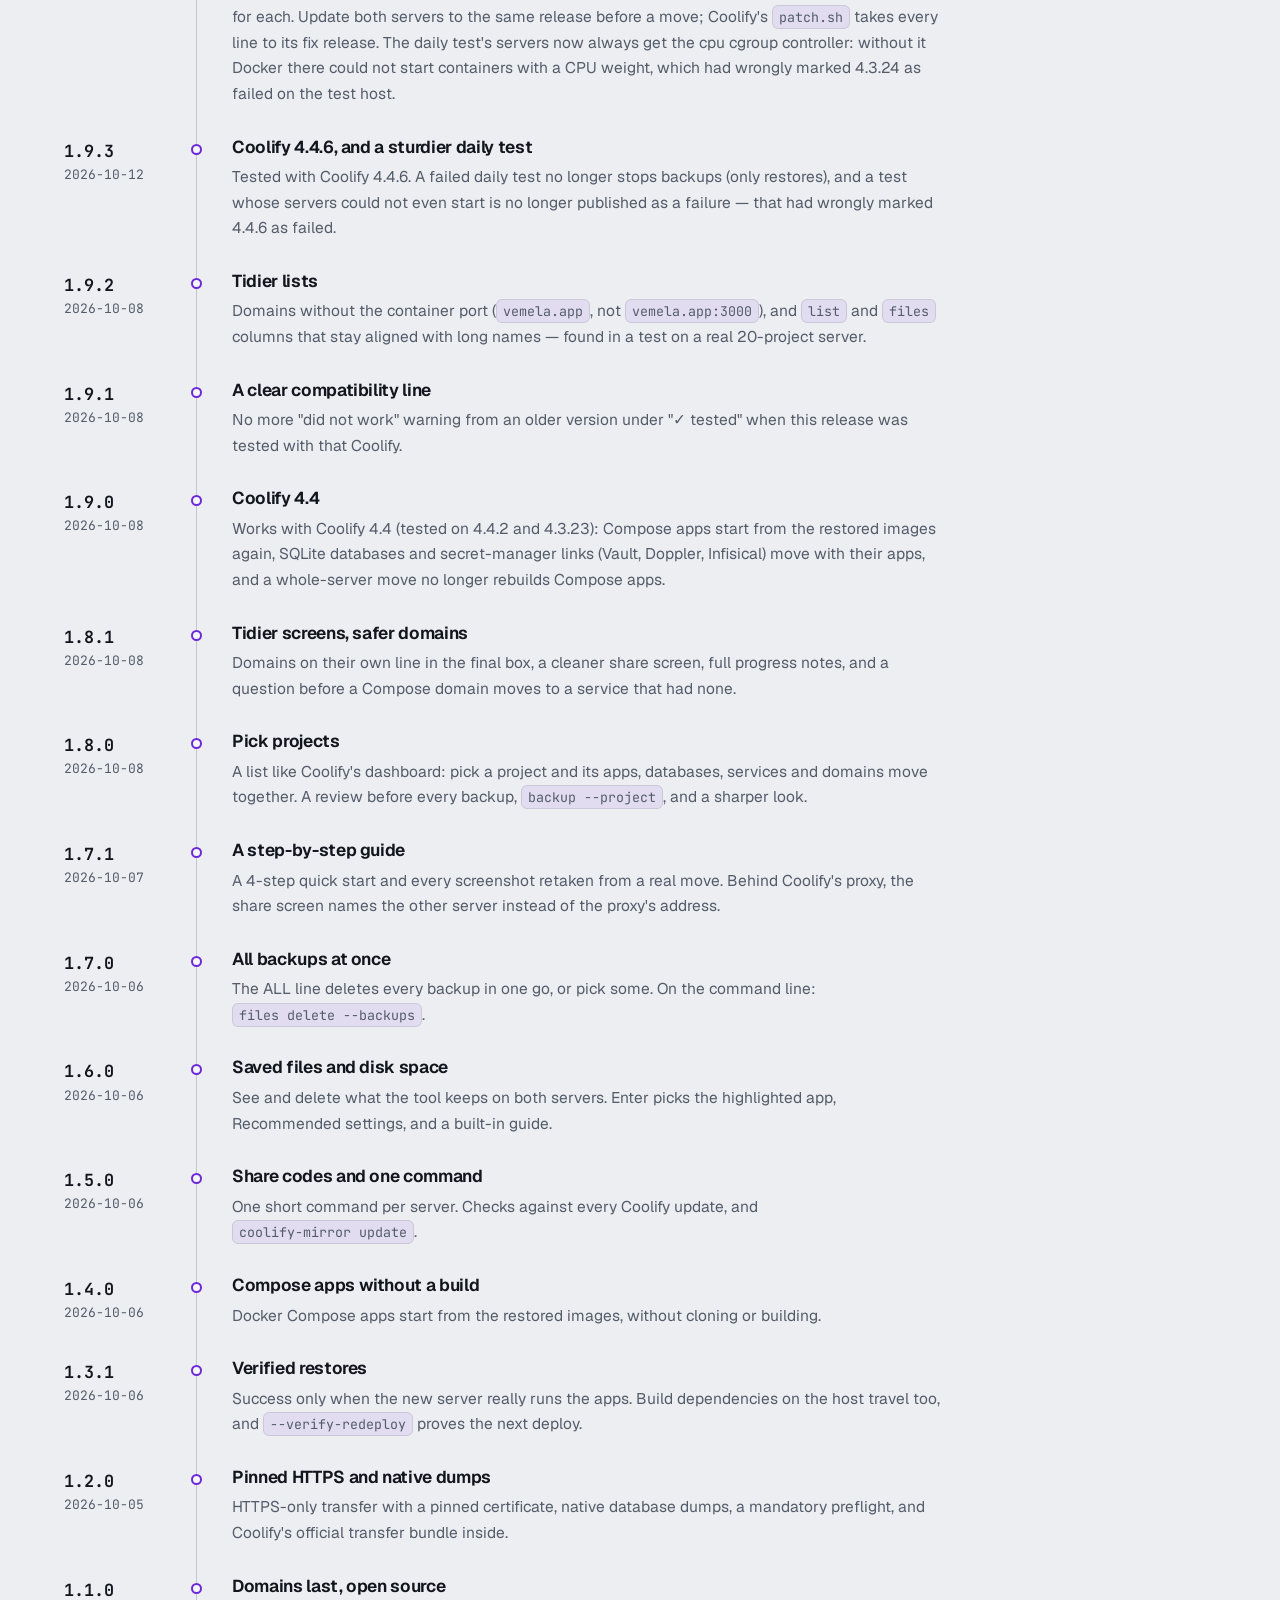
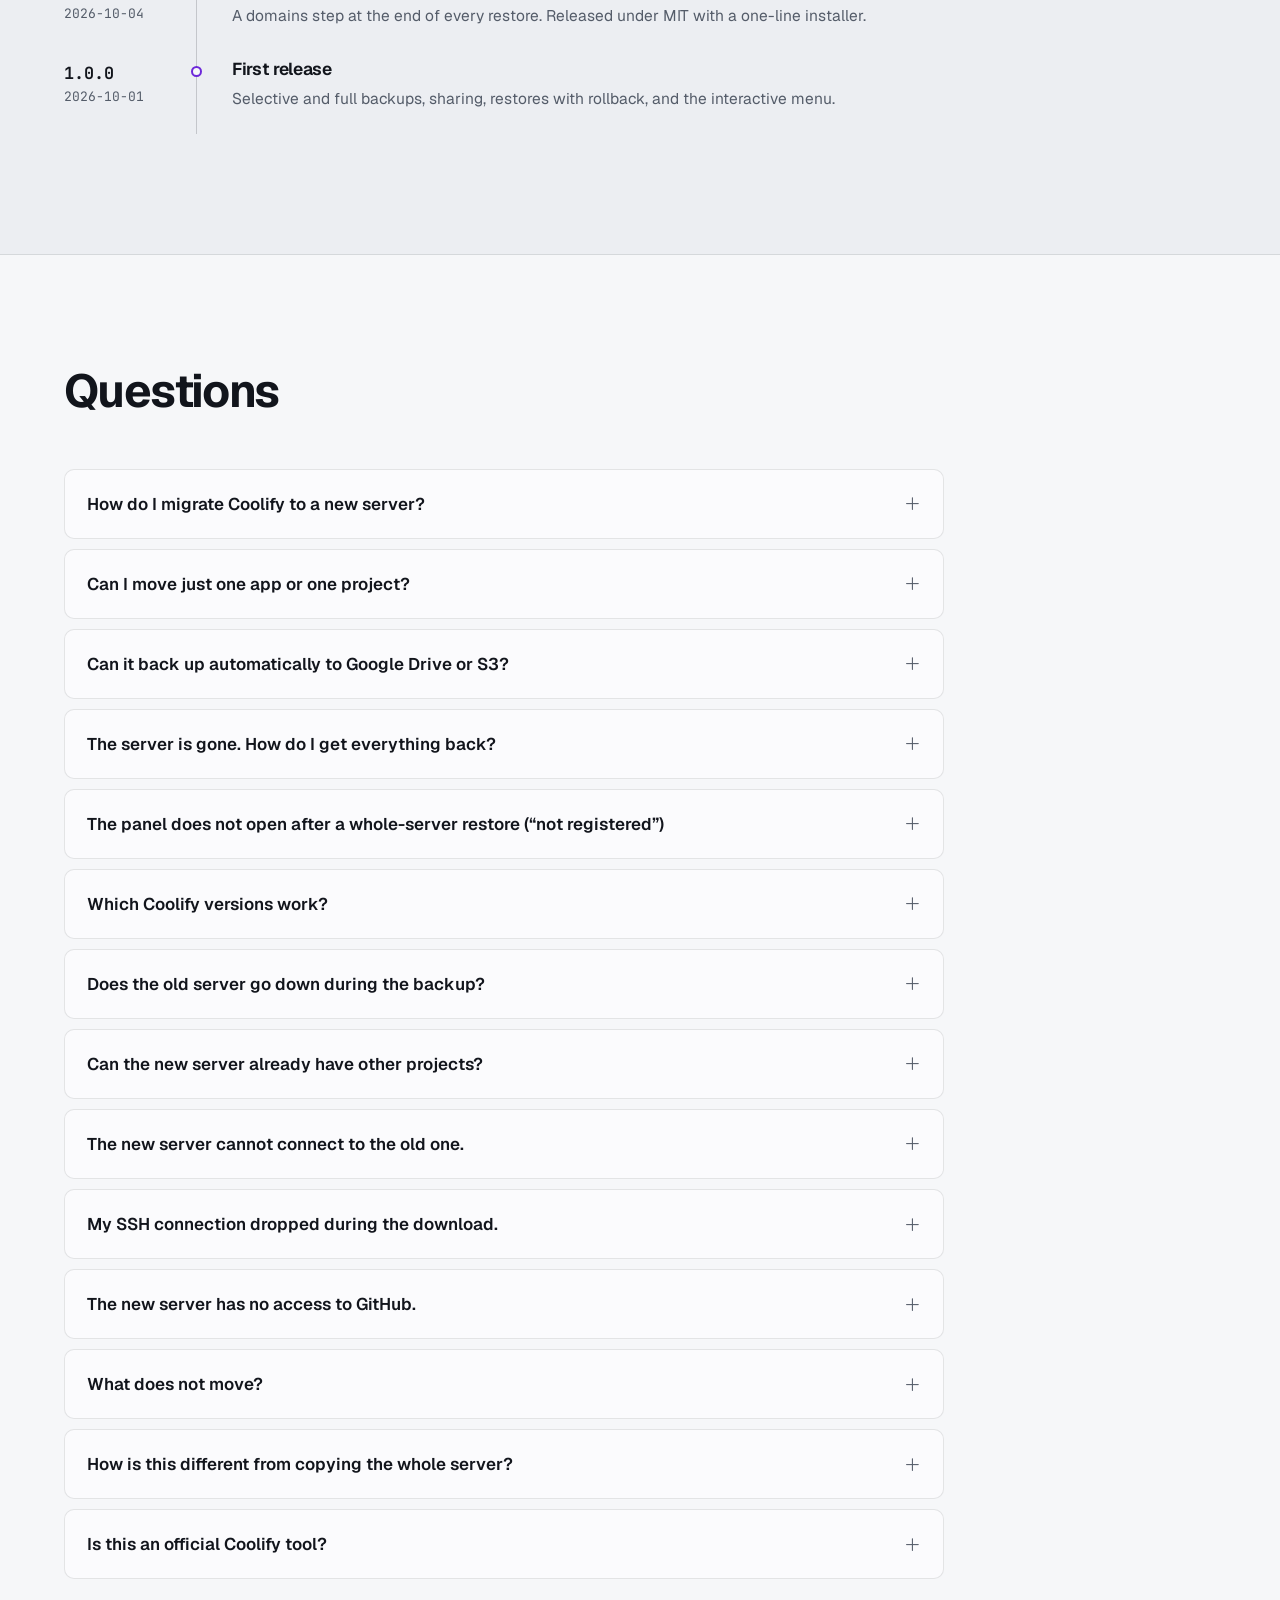
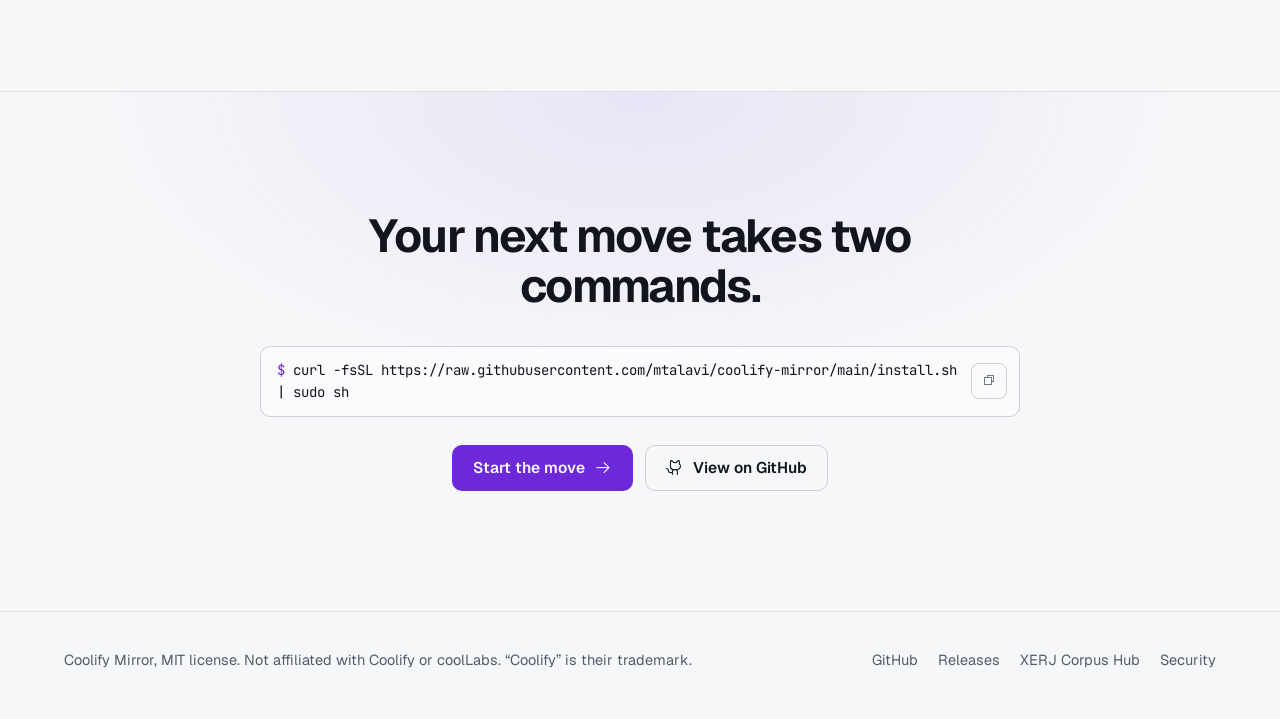
==== commit 5df584e5: "1.10.6: routes for every subdomain move with the domain, with a DNS warning A raw compose file that " ====
--- a/site/index.html
+++ b/site/index.html
@@ -60,7 +60,7 @@
    "applicationCategory": "DeveloperApplication",
    "applicationSubCategory": "Server migration, backup and restore",
    "operatingSystem": "Linux (amd64, arm64)",
-   "softwareVersion": "1.10.5",
+   "softwareVersion": "1.10.6",
    "softwareRequirements": "Coolify v4.3, v4.4, v4.5, v4.6 or v4.7 (same version on both servers), Linux amd64 or arm64, SSH as root or a sudo user",
    "featureList": [
     "Back up one app, several projects or a whole Coolify server",
@@ -737,6 +737,7 @@
       <p>Every release is on <a href="https://github.com/mtalavi/coolify-mirror/releases">GitHub Releases</a> with its binaries and checksums.</p>
     </div>
     <div class="timeline">
+      <div class="rel"><div><span class="v">1.10.6</span><span class="d">2026-11-23</span></div><div><h3>Subdomain routes move with the domain</h3><p>Routes for every subdomain move with the domain. A raw compose file that routes its customers' subdomains with a pattern, such as the Traefik rule HostRegexp(<code>^[a-z0-9-]+[.]shop[.]com$</code>), kept pointing at the old domain after <code>--set-domain shop.com=new.shop.com</code>, so every customer address stopped answering on the new server. The pattern now moves too (dots written as <code>[.]</code>, <code>\.</code> or <code>\\.</code>), as do <code>*.shop.com</code> wildcards; other subdomains and names that already moved stay as they are. When such a route moves, the restore ends with a red warning: the new <code>*.new.shop.com</code> needs a DNS record pointing to this server and a certificate that covers it (Cloudflare's free certificate covers only one level below the zone), with the exact steps. The real restore lab now routes a subdomain this way and checks it after the move.</p></div></div>
       <div class="rel"><div><span class="v">1.10.5</span><span class="d">2026-11-23</span></div><div><h3>Raw compose applications start from their images</h3><p>Docker Compose applications with a raw compose deployment (the file used as it is, often with images named after the commit and settings in env files on the server) now start from the restored images like the others. Before, they were handed to Coolify, which ran their build on the new server; a build that needs the old server or a registry the new server cannot reach failed the restore. <code>--set-domain</code> now also moves the domains written in a raw compose file (Traefik and Caddy labels), in the application's variables and in its env files on the server. A failed deployment shows the error from Coolify's deployment log instead of only pointing at it. The real restore lab now includes such an application, whose build is made to fail on the target.</p></div></div>
       <div class="rel"><div><span class="v">1.10.4</span><span class="d">2026-11-17</span></div><div><h3>Audit release: database accounts and safer schedules</h3><p>MySQL and MariaDB dumps now carry the accounts added after the database's first start, with their passwords, roles and grants (before, only the users from the image's environment came back). A scheduled backup can no longer upload into the folder it is written to (which deleted every copy), reports every failure by email or Telegram, waits for a backup or restore that is still running, and refuses invalid options when the schedule is added. Restoring from a folder shared by several servers or by full and app backups asks for the file instead of taking another server's backup. rclone paths such as <code>gdrive:2026/backups</code> work. Built with Go 1.26.11, which fixes 17 security issues in Go's HTTP and TLS code used by the share server; a weekly vulnerability check now runs in CI. <a href="https://github.com/mtalavi/coolify-mirror/blob/main/docs/testing-4.7.5.md">Read the test report</a>.</p></div></div>
       <div class="rel"><div><span class="v">1.10.3</span><span class="d">2026-11-15</span></div><div><h3>Coolify 4.7.5 verified</h3><p>Selective restores now carry every destination of scheduled database and volume backups. Real selective and full off-site restores verify those links, saved IPv6 SFTP settings and legacy API token scopes. <a href="https://github.com/mtalavi/coolify-mirror/blob/main/docs/testing-4.7.5.md">Read the test report</a>.</p></div></div>
